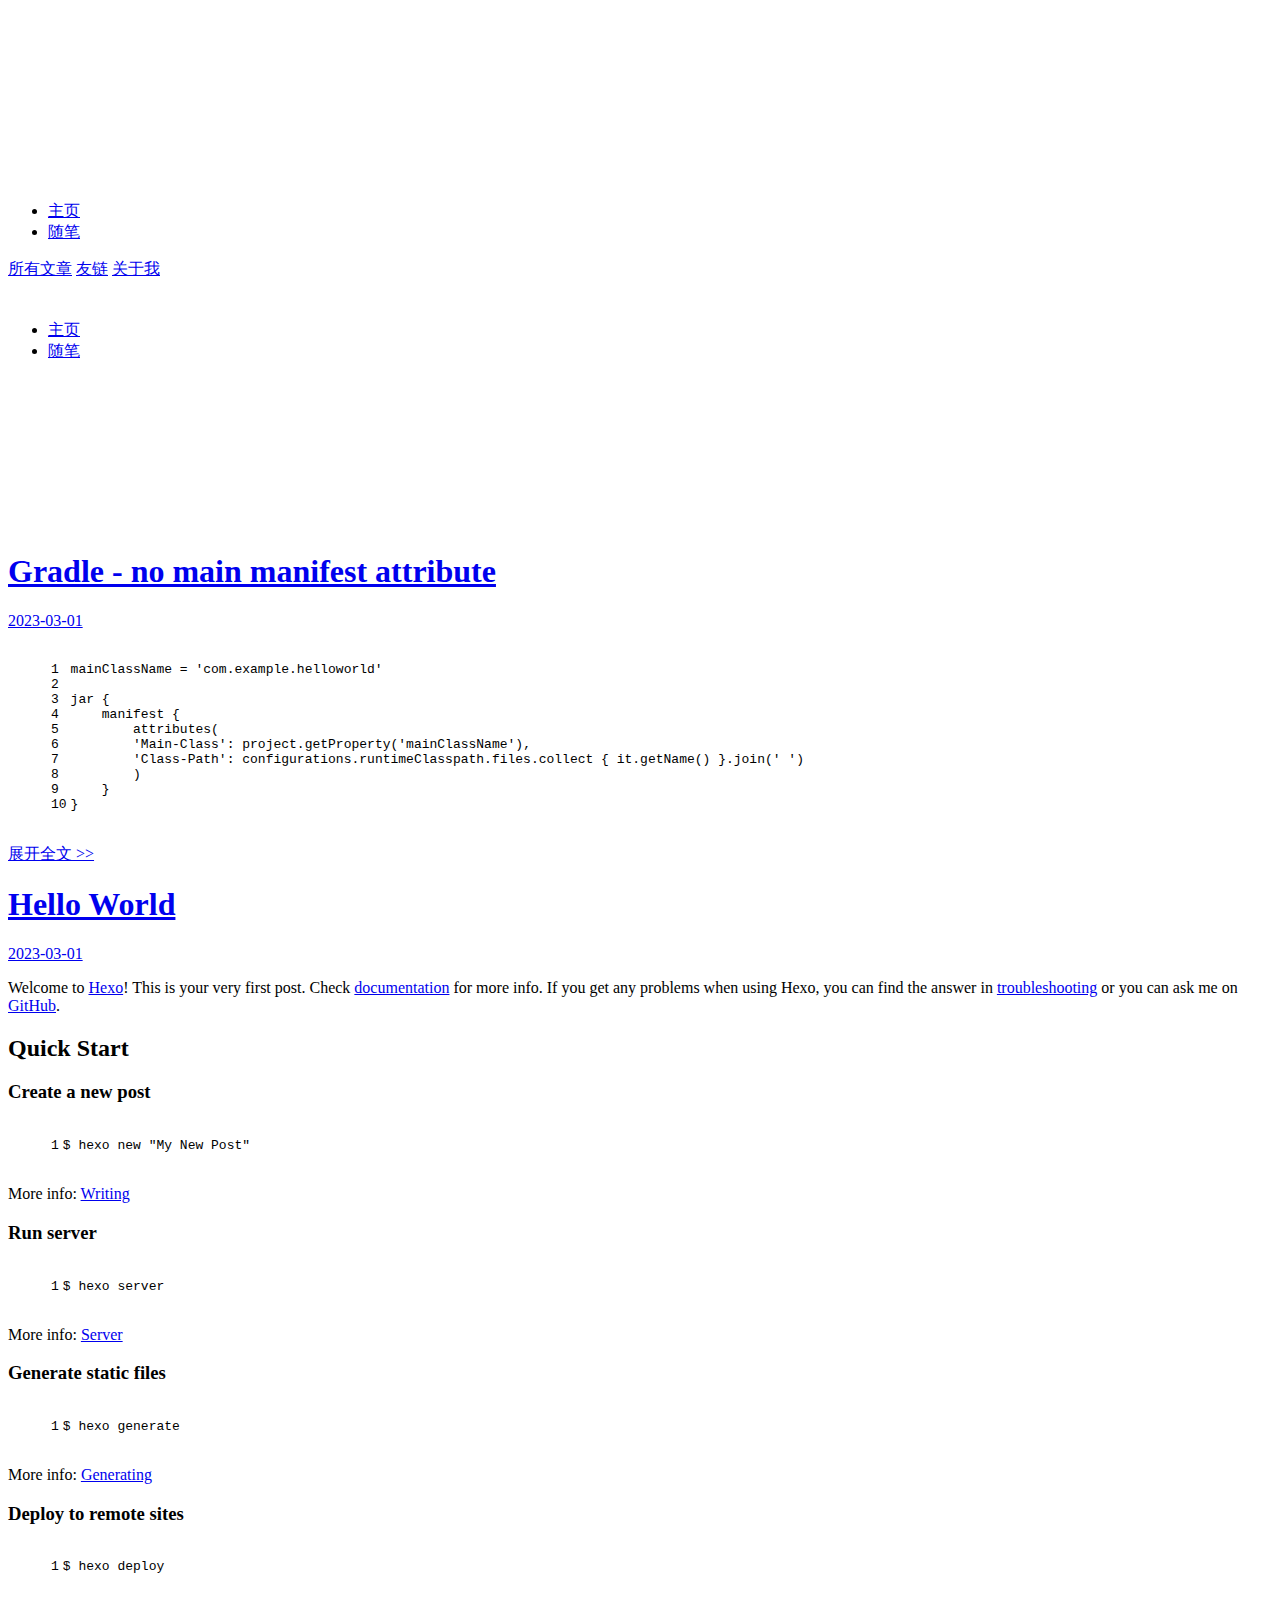
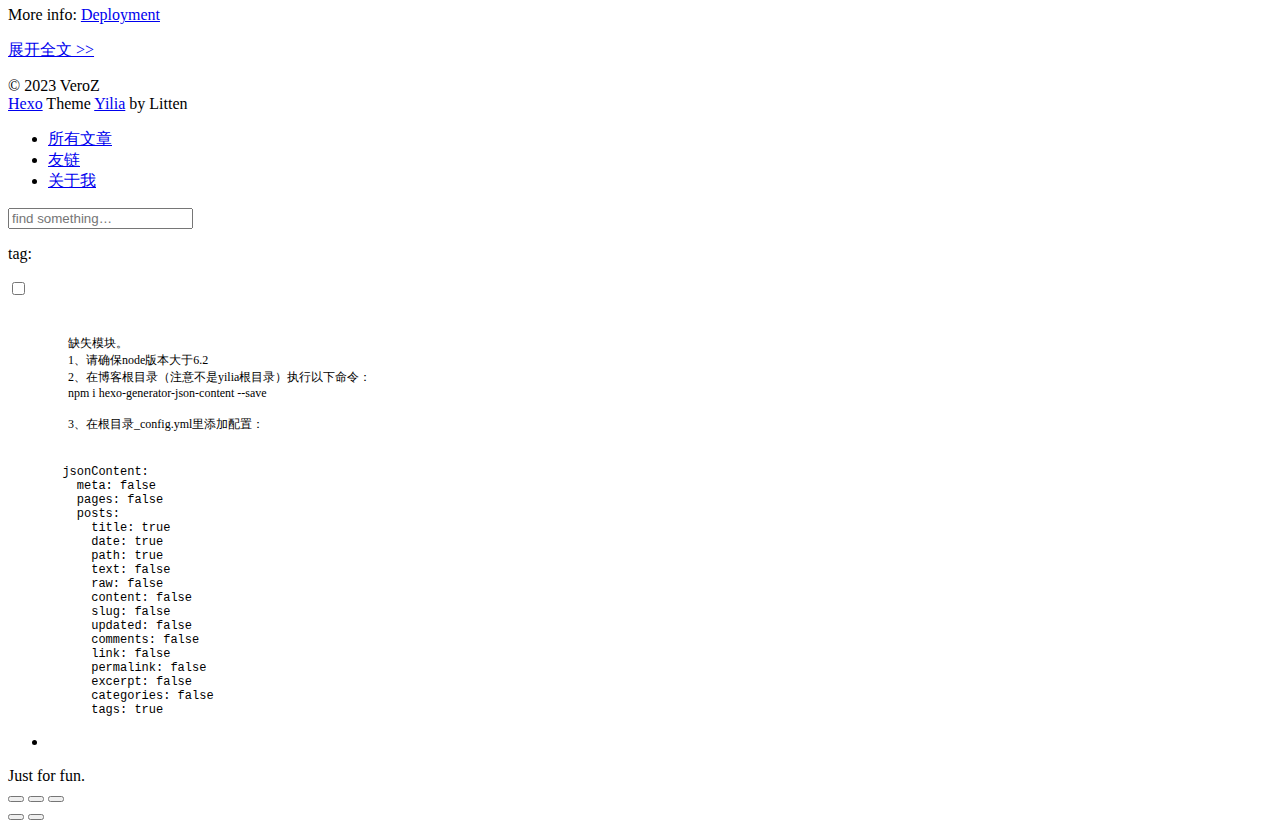
==== index.html @ 3b131db2 "Site updated: 2023-03-01 11:03:10" ====
<!DOCTYPE html>
<html>
<head>
  <meta charset="utf-8">
  
  <meta name="renderer" content="webkit">
  <meta http-equiv="X-UA-Compatible" content="IE=edge" >
  <link rel="dns-prefetch" href="https://veroz1.github.io">
  <title>VeroZ&#39;s Blog - 没啥</title>
  <meta name="viewport" content="width=device-width, initial-scale=1, maximum-scale=1">
  <meta property="og:type" content="website">
<meta property="og:title" content="VeroZ&#39;s Blog">
<meta property="og:url" content="https://veroz1.github.io/index.html">
<meta property="og:site_name" content="VeroZ&#39;s Blog">
<meta property="og:locale">
<meta property="article:author" content="VeroZ">
<meta property="article:tag" content="VeroZ,Blog">
<meta name="twitter:card" content="summary">
  
    <link rel="alternative" href="/atom.xml" title="VeroZ&#39;s Blog" type="application/atom+xml">
  
  
    <link rel="icon" href="/favicon.png">
  
  <link rel="stylesheet" type="text/css" href="/./main.0cf68a.css">
  <style type="text/css">
  
    #container.show {
      background: linear-gradient(200deg,#a0cfe4,#e8c37e);
    }
  </style>
  

  

<meta name="generator" content="Hexo 6.3.0"></head>

<body>
  <div id="container" q-class="show:isCtnShow">
    <canvas id="anm-canvas" class="anm-canvas"></canvas>
    <div class="left-col" q-class="show:isShow">
      
<div class="overlay" style="background: #4d4d4d"></div>
<div class="intrude-less">
	<header id="header" class="inner">
		<a href="/" class="profilepic">
			<img src="" class="js-avatar">
		</a>
		<hgroup>
		  <h1 class="header-author"><a href="/"></a></h1>
		</hgroup>
		

		<nav class="header-menu">
			<ul>
			
				<li><a href="/">主页</a></li>
	        
				<li><a href="/tags/%E9%9A%8F%E7%AC%94/">随笔</a></li>
	        
			</ul>
		</nav>
		<nav class="header-smart-menu">
    		
    			
    			<a q-on="click: openSlider(e, 'innerArchive')" href="javascript:void(0)">所有文章</a>
    			
            
    			
    			<a q-on="click: openSlider(e, 'friends')" href="javascript:void(0)">友链</a>
    			
            
    			
    			<a q-on="click: openSlider(e, 'aboutme')" href="javascript:void(0)">关于我</a>
    			
            
		</nav>
		<nav class="header-nav">
			<div class="social">
				
			</div>
		</nav>
	</header>		
</div>

    </div>
    <div class="mid-col" q-class="show:isShow,hide:isShow|isFalse">
      
<nav id="mobile-nav">
  	<div class="overlay js-overlay" style="background: #4d4d4d"></div>
	<div class="btnctn js-mobile-btnctn">
  		<div class="slider-trigger list" q-on="click: openSlider(e)"><i class="icon icon-sort"></i></div>
	</div>
	<div class="intrude-less">
		<header id="header" class="inner">
			<div class="profilepic">
				<img src="" class="js-avatar">
			</div>
			<hgroup>
			  <h1 class="header-author js-header-author"></h1>
			</hgroup>
			
			
			
				
			
				
			
			
			
			<nav class="header-nav">
				<div class="social">
					
				</div>
			</nav>

			<nav class="header-menu js-header-menu">
				<ul style="width: 50%">
				
				
					<li style="width: 50%"><a href="/">主页</a></li>
		        
					<li style="width: 50%"><a href="/tags/%E9%9A%8F%E7%AC%94/">随笔</a></li>
		        
				</ul>
			</nav>
		</header>				
	</div>
	<div class="mobile-mask" style="display:none" q-show="isShow"></div>
</nav>

      <div id="wrapper" class="body-wrap">
        <div class="menu-l">
          <div class="canvas-wrap">
            <canvas data-colors="#eaeaea" data-sectionHeight="100" data-contentId="js-content" id="myCanvas1" class="anm-canvas"></canvas>
          </div>
          <div id="js-content" class="content-ll">
            
  
    <article id="post-Gradle-no-main-manifest-attribute" class="article article-type-post  article-index" itemscope itemprop="blogPost">
  <div class="article-inner">
    
      <header class="article-header">
        
  
    <h1 itemprop="name">
      <a class="article-title" href="/2023/03/01/Gradle-no-main-manifest-attribute/">Gradle - no main manifest attribute</a>
    </h1>
  

        
        <a href="/2023/03/01/Gradle-no-main-manifest-attribute/" class="archive-article-date">
  	<time datetime="2023-03-01T02:39:30.000Z" itemprop="datePublished"><i class="icon-calendar icon"></i>2023-03-01</time>
</a>
        
      </header>
    
    <div class="article-entry" itemprop="articleBody">
      
        <figure class="highlight groovy"><table><tr><td class="gutter"><pre><span class="line">1</span><br><span class="line">2</span><br><span class="line">3</span><br><span class="line">4</span><br><span class="line">5</span><br><span class="line">6</span><br><span class="line">7</span><br><span class="line">8</span><br><span class="line">9</span><br><span class="line">10</span><br></pre></td><td class="code"><pre><span class="line">mainClassName = <span class="string">&#x27;com.example.helloworld&#x27;</span></span><br><span class="line"></span><br><span class="line">jar &#123;</span><br><span class="line">    manifest &#123;</span><br><span class="line">        attributes(</span><br><span class="line">        <span class="string">&#x27;Main-Class&#x27;</span>: project.getProperty(<span class="string">&#x27;mainClassName&#x27;</span>),</span><br><span class="line">        <span class="string">&#x27;Class-Path&#x27;</span>: configurations.runtimeClasspath.files.collect &#123; it.getName() &#125;.join(<span class="string">&#x27; &#x27;</span>)</span><br><span class="line">        )</span><br><span class="line">    &#125;</span><br><span class="line">&#125;</span><br></pre></td></tr></table></figure>
      

      
    </div>
    <div class="article-info article-info-index">
      
      
      

      
        <p class="article-more-link">
          <a class="article-more-a" href="/2023/03/01/Gradle-no-main-manifest-attribute/">展开全文 >></a>
        </p>
      

      
      <div class="clearfix"></div>
    </div>
  </div>
</article>

<aside class="wrap-side-operation">
    <div class="mod-side-operation">
        
        <div class="jump-container" id="js-jump-container" style="display:none;">
            <a href="javascript:void(0)" class="mod-side-operation__jump-to-top">
                <i class="icon-font icon-back"></i>
            </a>
            <div id="js-jump-plan-container" class="jump-plan-container" style="top: -11px;">
                <i class="icon-font icon-plane jump-plane"></i>
            </div>
        </div>
        
        
    </div>
</aside>




  
    <article id="post-hello-world" class="article article-type-post  article-index" itemscope itemprop="blogPost">
  <div class="article-inner">
    
      <header class="article-header">
        
  
    <h1 itemprop="name">
      <a class="article-title" href="/2023/03/01/hello-world/">Hello World</a>
    </h1>
  

        
        <a href="/2023/03/01/hello-world/" class="archive-article-date">
  	<time datetime="2023-03-01T02:21:22.347Z" itemprop="datePublished"><i class="icon-calendar icon"></i>2023-03-01</time>
</a>
        
      </header>
    
    <div class="article-entry" itemprop="articleBody">
      
        <p>Welcome to <a href="https://hexo.io/" target="_blank" rel="noopener">Hexo</a>! This is your very first post. Check <a href="https://hexo.io/docs/" target="_blank" rel="noopener">documentation</a> for more info. If you get any problems when using Hexo, you can find the answer in <a href="https://hexo.io/docs/troubleshooting.html" target="_blank" rel="noopener">troubleshooting</a> or you can ask me on <a href="https://github.com/hexojs/hexo/issues" target="_blank" rel="noopener">GitHub</a>.</p>
<h2 id="Quick-Start"><a href="#Quick-Start" class="headerlink" title="Quick Start"></a>Quick Start</h2><h3 id="Create-a-new-post"><a href="#Create-a-new-post" class="headerlink" title="Create a new post"></a>Create a new post</h3><figure class="highlight bash"><table><tr><td class="gutter"><pre><span class="line">1</span><br></pre></td><td class="code"><pre><span class="line">$ hexo new <span class="string">"My New Post"</span></span><br></pre></td></tr></table></figure>
<p>More info: <a href="https://hexo.io/docs/writing.html" target="_blank" rel="noopener">Writing</a></p>
<h3 id="Run-server"><a href="#Run-server" class="headerlink" title="Run server"></a>Run server</h3><figure class="highlight bash"><table><tr><td class="gutter"><pre><span class="line">1</span><br></pre></td><td class="code"><pre><span class="line">$ hexo server</span><br></pre></td></tr></table></figure>
<p>More info: <a href="https://hexo.io/docs/server.html" target="_blank" rel="noopener">Server</a></p>
<h3 id="Generate-static-files"><a href="#Generate-static-files" class="headerlink" title="Generate static files"></a>Generate static files</h3><figure class="highlight bash"><table><tr><td class="gutter"><pre><span class="line">1</span><br></pre></td><td class="code"><pre><span class="line">$ hexo generate</span><br></pre></td></tr></table></figure>
<p>More info: <a href="https://hexo.io/docs/generating.html" target="_blank" rel="noopener">Generating</a></p>
<h3 id="Deploy-to-remote-sites"><a href="#Deploy-to-remote-sites" class="headerlink" title="Deploy to remote sites"></a>Deploy to remote sites</h3><figure class="highlight bash"><table><tr><td class="gutter"><pre><span class="line">1</span><br></pre></td><td class="code"><pre><span class="line">$ hexo deploy</span><br></pre></td></tr></table></figure>
<p>More info: <a href="https://hexo.io/docs/deployment.html" target="_blank" rel="noopener">Deployment</a></p>

      

      
    </div>
    <div class="article-info article-info-index">
      
      
      

      
        <p class="article-more-link">
          <a class="article-more-a" href="/2023/03/01/hello-world/">展开全文 >></a>
        </p>
      

      
      <div class="clearfix"></div>
    </div>
  </div>
</article>

<aside class="wrap-side-operation">
    <div class="mod-side-operation">
        
        <div class="jump-container" id="js-jump-container" style="display:none;">
            <a href="javascript:void(0)" class="mod-side-operation__jump-to-top">
                <i class="icon-font icon-back"></i>
            </a>
            <div id="js-jump-plan-container" class="jump-plan-container" style="top: -11px;">
                <i class="icon-font icon-plane jump-plane"></i>
            </div>
        </div>
        
        
    </div>
</aside>




  
  


          </div>
        </div>
      </div>
      <footer id="footer">
  <div class="outer">
    <div id="footer-info">
    	<div class="footer-left">
    		&copy; 2023 VeroZ
    	</div>
      	<div class="footer-right">
      		<a href="http://hexo.io/" target="_blank">Hexo</a>  Theme <a href="https://github.com/litten/hexo-theme-yilia" target="_blank">Yilia</a> by Litten
      	</div>
    </div>
  </div>
</footer>
    </div>
    <script>
	var yiliaConfig = {
		mathjax: false,
		isHome: true,
		isPost: false,
		isArchive: false,
		isTag: false,
		isCategory: false,
		open_in_new: false,
		toc_hide_index: true,
		root: "/",
		innerArchive: true,
		showTags: false
	}
</script>

<script>!function(t){function n(e){if(r[e])return r[e].exports;var i=r[e]={exports:{},id:e,loaded:!1};return t[e].call(i.exports,i,i.exports,n),i.loaded=!0,i.exports}var r={};n.m=t,n.c=r,n.p="./",n(0)}([function(t,n,r){r(195),t.exports=r(191)},function(t,n,r){var e=r(3),i=r(52),o=r(27),u=r(28),c=r(53),f="prototype",a=function(t,n,r){var s,l,h,v,p=t&a.F,d=t&a.G,y=t&a.S,g=t&a.P,b=t&a.B,m=d?e:y?e[n]||(e[n]={}):(e[n]||{})[f],x=d?i:i[n]||(i[n]={}),w=x[f]||(x[f]={});d&&(r=n);for(s in r)l=!p&&m&&void 0!==m[s],h=(l?m:r)[s],v=b&&l?c(h,e):g&&"function"==typeof h?c(Function.call,h):h,m&&u(m,s,h,t&a.U),x[s]!=h&&o(x,s,v),g&&w[s]!=h&&(w[s]=h)};e.core=i,a.F=1,a.G=2,a.S=4,a.P=8,a.B=16,a.W=32,a.U=64,a.R=128,t.exports=a},function(t,n,r){var e=r(6);t.exports=function(t){if(!e(t))throw TypeError(t+" is not an object!");return t}},function(t,n){var r=t.exports="undefined"!=typeof window&&window.Math==Math?window:"undefined"!=typeof self&&self.Math==Math?self:Function("return this")();"number"==typeof __g&&(__g=r)},function(t,n){t.exports=function(t){try{return!!t()}catch(t){return!0}}},function(t,n){var r=t.exports="undefined"!=typeof window&&window.Math==Math?window:"undefined"!=typeof self&&self.Math==Math?self:Function("return this")();"number"==typeof __g&&(__g=r)},function(t,n){t.exports=function(t){return"object"==typeof t?null!==t:"function"==typeof t}},function(t,n,r){var e=r(126)("wks"),i=r(76),o=r(3).Symbol,u="function"==typeof o;(t.exports=function(t){return e[t]||(e[t]=u&&o[t]||(u?o:i)("Symbol."+t))}).store=e},function(t,n){var r={}.hasOwnProperty;t.exports=function(t,n){return r.call(t,n)}},function(t,n,r){var e=r(94),i=r(33);t.exports=function(t){return e(i(t))}},function(t,n,r){t.exports=!r(4)(function(){return 7!=Object.defineProperty({},"a",{get:function(){return 7}}).a})},function(t,n,r){var e=r(2),i=r(167),o=r(50),u=Object.defineProperty;n.f=r(10)?Object.defineProperty:function(t,n,r){if(e(t),n=o(n,!0),e(r),i)try{return u(t,n,r)}catch(t){}if("get"in r||"set"in r)throw TypeError("Accessors not supported!");return"value"in r&&(t[n]=r.value),t}},function(t,n,r){t.exports=!r(18)(function(){return 7!=Object.defineProperty({},"a",{get:function(){return 7}}).a})},function(t,n,r){var e=r(14),i=r(22);t.exports=r(12)?function(t,n,r){return e.f(t,n,i(1,r))}:function(t,n,r){return t[n]=r,t}},function(t,n,r){var e=r(20),i=r(58),o=r(42),u=Object.defineProperty;n.f=r(12)?Object.defineProperty:function(t,n,r){if(e(t),n=o(n,!0),e(r),i)try{return u(t,n,r)}catch(t){}if("get"in r||"set"in r)throw TypeError("Accessors not supported!");return"value"in r&&(t[n]=r.value),t}},function(t,n,r){var e=r(40)("wks"),i=r(23),o=r(5).Symbol,u="function"==typeof o;(t.exports=function(t){return e[t]||(e[t]=u&&o[t]||(u?o:i)("Symbol."+t))}).store=e},function(t,n,r){var e=r(67),i=Math.min;t.exports=function(t){return t>0?i(e(t),9007199254740991):0}},function(t,n,r){var e=r(46);t.exports=function(t){return Object(e(t))}},function(t,n){t.exports=function(t){try{return!!t()}catch(t){return!0}}},function(t,n,r){var e=r(63),i=r(34);t.exports=Object.keys||function(t){return e(t,i)}},function(t,n,r){var e=r(21);t.exports=function(t){if(!e(t))throw TypeError(t+" is not an object!");return t}},function(t,n){t.exports=function(t){return"object"==typeof t?null!==t:"function"==typeof t}},function(t,n){t.exports=function(t,n){return{enumerable:!(1&t),configurable:!(2&t),writable:!(4&t),value:n}}},function(t,n){var r=0,e=Math.random();t.exports=function(t){return"Symbol(".concat(void 0===t?"":t,")_",(++r+e).toString(36))}},function(t,n){var r={}.hasOwnProperty;t.exports=function(t,n){return r.call(t,n)}},function(t,n){var r=t.exports={version:"2.4.0"};"number"==typeof __e&&(__e=r)},function(t,n){t.exports=function(t){if("function"!=typeof t)throw TypeError(t+" is not a function!");return t}},function(t,n,r){var e=r(11),i=r(66);t.exports=r(10)?function(t,n,r){return e.f(t,n,i(1,r))}:function(t,n,r){return t[n]=r,t}},function(t,n,r){var e=r(3),i=r(27),o=r(24),u=r(76)("src"),c="toString",f=Function[c],a=(""+f).split(c);r(52).inspectSource=function(t){return f.call(t)},(t.exports=function(t,n,r,c){var f="function"==typeof r;f&&(o(r,"name")||i(r,"name",n)),t[n]!==r&&(f&&(o(r,u)||i(r,u,t[n]?""+t[n]:a.join(String(n)))),t===e?t[n]=r:c?t[n]?t[n]=r:i(t,n,r):(delete t[n],i(t,n,r)))})(Function.prototype,c,function(){return"function"==typeof this&&this[u]||f.call(this)})},function(t,n,r){var e=r(1),i=r(4),o=r(46),u=function(t,n,r,e){var i=String(o(t)),u="<"+n;return""!==r&&(u+=" "+r+'="'+String(e).replace(/"/g,"&quot;")+'"'),u+">"+i+"</"+n+">"};t.exports=function(t,n){var r={};r[t]=n(u),e(e.P+e.F*i(function(){var n=""[t]('"');return n!==n.toLowerCase()||n.split('"').length>3}),"String",r)}},function(t,n,r){var e=r(115),i=r(46);t.exports=function(t){return e(i(t))}},function(t,n,r){var e=r(116),i=r(66),o=r(30),u=r(50),c=r(24),f=r(167),a=Object.getOwnPropertyDescriptor;n.f=r(10)?a:function(t,n){if(t=o(t),n=u(n,!0),f)try{return a(t,n)}catch(t){}if(c(t,n))return i(!e.f.call(t,n),t[n])}},function(t,n,r){var e=r(24),i=r(17),o=r(145)("IE_PROTO"),u=Object.prototype;t.exports=Object.getPrototypeOf||function(t){return t=i(t),e(t,o)?t[o]:"function"==typeof t.constructor&&t instanceof t.constructor?t.constructor.prototype:t instanceof Object?u:null}},function(t,n){t.exports=function(t){if(void 0==t)throw TypeError("Can't call method on  "+t);return t}},function(t,n){t.exports="constructor,hasOwnProperty,isPrototypeOf,propertyIsEnumerable,toLocaleString,toString,valueOf".split(",")},function(t,n){t.exports={}},function(t,n){t.exports=!0},function(t,n){n.f={}.propertyIsEnumerable},function(t,n,r){var e=r(14).f,i=r(8),o=r(15)("toStringTag");t.exports=function(t,n,r){t&&!i(t=r?t:t.prototype,o)&&e(t,o,{configurable:!0,value:n})}},function(t,n,r){var e=r(40)("keys"),i=r(23);t.exports=function(t){return e[t]||(e[t]=i(t))}},function(t,n,r){var e=r(5),i="__core-js_shared__",o=e[i]||(e[i]={});t.exports=function(t){return o[t]||(o[t]={})}},function(t,n){var r=Math.ceil,e=Math.floor;t.exports=function(t){return isNaN(t=+t)?0:(t>0?e:r)(t)}},function(t,n,r){var e=r(21);t.exports=function(t,n){if(!e(t))return t;var r,i;if(n&&"function"==typeof(r=t.toString)&&!e(i=r.call(t)))return i;if("function"==typeof(r=t.valueOf)&&!e(i=r.call(t)))return i;if(!n&&"function"==typeof(r=t.toString)&&!e(i=r.call(t)))return i;throw TypeError("Can't convert object to primitive value")}},function(t,n,r){var e=r(5),i=r(25),o=r(36),u=r(44),c=r(14).f;t.exports=function(t){var n=i.Symbol||(i.Symbol=o?{}:e.Symbol||{});"_"==t.charAt(0)||t in n||c(n,t,{value:u.f(t)})}},function(t,n,r){n.f=r(15)},function(t,n){var r={}.toString;t.exports=function(t){return r.call(t).slice(8,-1)}},function(t,n){t.exports=function(t){if(void 0==t)throw TypeError("Can't call method on  "+t);return t}},function(t,n,r){var e=r(4);t.exports=function(t,n){return!!t&&e(function(){n?t.call(null,function(){},1):t.call(null)})}},function(t,n,r){var e=r(53),i=r(115),o=r(17),u=r(16),c=r(203);t.exports=function(t,n){var r=1==t,f=2==t,a=3==t,s=4==t,l=6==t,h=5==t||l,v=n||c;return function(n,c,p){for(var d,y,g=o(n),b=i(g),m=e(c,p,3),x=u(b.length),w=0,S=r?v(n,x):f?v(n,0):void 0;x>w;w++)if((h||w in b)&&(d=b[w],y=m(d,w,g),t))if(r)S[w]=y;else if(y)switch(t){case 3:return!0;case 5:return d;case 6:return w;case 2:S.push(d)}else if(s)return!1;return l?-1:a||s?s:S}}},function(t,n,r){var e=r(1),i=r(52),o=r(4);t.exports=function(t,n){var r=(i.Object||{})[t]||Object[t],u={};u[t]=n(r),e(e.S+e.F*o(function(){r(1)}),"Object",u)}},function(t,n,r){var e=r(6);t.exports=function(t,n){if(!e(t))return t;var r,i;if(n&&"function"==typeof(r=t.toString)&&!e(i=r.call(t)))return i;if("function"==typeof(r=t.valueOf)&&!e(i=r.call(t)))return i;if(!n&&"function"==typeof(r=t.toString)&&!e(i=r.call(t)))return i;throw TypeError("Can't convert object to primitive value")}},function(t,n,r){var e=r(5),i=r(25),o=r(91),u=r(13),c="prototype",f=function(t,n,r){var a,s,l,h=t&f.F,v=t&f.G,p=t&f.S,d=t&f.P,y=t&f.B,g=t&f.W,b=v?i:i[n]||(i[n]={}),m=b[c],x=v?e:p?e[n]:(e[n]||{})[c];v&&(r=n);for(a in r)(s=!h&&x&&void 0!==x[a])&&a in b||(l=s?x[a]:r[a],b[a]=v&&"function"!=typeof x[a]?r[a]:y&&s?o(l,e):g&&x[a]==l?function(t){var n=function(n,r,e){if(this instanceof t){switch(arguments.length){case 0:return new t;case 1:return new t(n);case 2:return new t(n,r)}return new t(n,r,e)}return t.apply(this,arguments)};return n[c]=t[c],n}(l):d&&"function"==typeof l?o(Function.call,l):l,d&&((b.virtual||(b.virtual={}))[a]=l,t&f.R&&m&&!m[a]&&u(m,a,l)))};f.F=1,f.G=2,f.S=4,f.P=8,f.B=16,f.W=32,f.U=64,f.R=128,t.exports=f},function(t,n){var r=t.exports={version:"2.4.0"};"number"==typeof __e&&(__e=r)},function(t,n,r){var e=r(26);t.exports=function(t,n,r){if(e(t),void 0===n)return t;switch(r){case 1:return function(r){return t.call(n,r)};case 2:return function(r,e){return t.call(n,r,e)};case 3:return function(r,e,i){return t.call(n,r,e,i)}}return function(){return t.apply(n,arguments)}}},function(t,n,r){var e=r(183),i=r(1),o=r(126)("metadata"),u=o.store||(o.store=new(r(186))),c=function(t,n,r){var i=u.get(t);if(!i){if(!r)return;u.set(t,i=new e)}var o=i.get(n);if(!o){if(!r)return;i.set(n,o=new e)}return o},f=function(t,n,r){var e=c(n,r,!1);return void 0!==e&&e.has(t)},a=function(t,n,r){var e=c(n,r,!1);return void 0===e?void 0:e.get(t)},s=function(t,n,r,e){c(r,e,!0).set(t,n)},l=function(t,n){var r=c(t,n,!1),e=[];return r&&r.forEach(function(t,n){e.push(n)}),e},h=function(t){return void 0===t||"symbol"==typeof t?t:String(t)},v=function(t){i(i.S,"Reflect",t)};t.exports={store:u,map:c,has:f,get:a,set:s,keys:l,key:h,exp:v}},function(t,n,r){"use strict";if(r(10)){var e=r(69),i=r(3),o=r(4),u=r(1),c=r(127),f=r(152),a=r(53),s=r(68),l=r(66),h=r(27),v=r(73),p=r(67),d=r(16),y=r(75),g=r(50),b=r(24),m=r(180),x=r(114),w=r(6),S=r(17),_=r(137),O=r(70),E=r(32),P=r(71).f,j=r(154),F=r(76),M=r(7),A=r(48),N=r(117),T=r(146),I=r(155),k=r(80),L=r(123),R=r(74),C=r(130),D=r(160),U=r(11),W=r(31),G=U.f,B=W.f,V=i.RangeError,z=i.TypeError,q=i.Uint8Array,K="ArrayBuffer",J="Shared"+K,Y="BYTES_PER_ELEMENT",H="prototype",$=Array[H],X=f.ArrayBuffer,Q=f.DataView,Z=A(0),tt=A(2),nt=A(3),rt=A(4),et=A(5),it=A(6),ot=N(!0),ut=N(!1),ct=I.values,ft=I.keys,at=I.entries,st=$.lastIndexOf,lt=$.reduce,ht=$.reduceRight,vt=$.join,pt=$.sort,dt=$.slice,yt=$.toString,gt=$.toLocaleString,bt=M("iterator"),mt=M("toStringTag"),xt=F("typed_constructor"),wt=F("def_constructor"),St=c.CONSTR,_t=c.TYPED,Ot=c.VIEW,Et="Wrong length!",Pt=A(1,function(t,n){return Tt(T(t,t[wt]),n)}),jt=o(function(){return 1===new q(new Uint16Array([1]).buffer)[0]}),Ft=!!q&&!!q[H].set&&o(function(){new q(1).set({})}),Mt=function(t,n){if(void 0===t)throw z(Et);var r=+t,e=d(t);if(n&&!m(r,e))throw V(Et);return e},At=function(t,n){var r=p(t);if(r<0||r%n)throw V("Wrong offset!");return r},Nt=function(t){if(w(t)&&_t in t)return t;throw z(t+" is not a typed array!")},Tt=function(t,n){if(!(w(t)&&xt in t))throw z("It is not a typed array constructor!");return new t(n)},It=function(t,n){return kt(T(t,t[wt]),n)},kt=function(t,n){for(var r=0,e=n.length,i=Tt(t,e);e>r;)i[r]=n[r++];return i},Lt=function(t,n,r){G(t,n,{get:function(){return this._d[r]}})},Rt=function(t){var n,r,e,i,o,u,c=S(t),f=arguments.length,s=f>1?arguments[1]:void 0,l=void 0!==s,h=j(c);if(void 0!=h&&!_(h)){for(u=h.call(c),e=[],n=0;!(o=u.next()).done;n++)e.push(o.value);c=e}for(l&&f>2&&(s=a(s,arguments[2],2)),n=0,r=d(c.length),i=Tt(this,r);r>n;n++)i[n]=l?s(c[n],n):c[n];return i},Ct=function(){for(var t=0,n=arguments.length,r=Tt(this,n);n>t;)r[t]=arguments[t++];return r},Dt=!!q&&o(function(){gt.call(new q(1))}),Ut=function(){return gt.apply(Dt?dt.call(Nt(this)):Nt(this),arguments)},Wt={copyWithin:function(t,n){return D.call(Nt(this),t,n,arguments.length>2?arguments[2]:void 0)},every:function(t){return rt(Nt(this),t,arguments.length>1?arguments[1]:void 0)},fill:function(t){return C.apply(Nt(this),arguments)},filter:function(t){return It(this,tt(Nt(this),t,arguments.length>1?arguments[1]:void 0))},find:function(t){return et(Nt(this),t,arguments.length>1?arguments[1]:void 0)},findIndex:function(t){return it(Nt(this),t,arguments.length>1?arguments[1]:void 0)},forEach:function(t){Z(Nt(this),t,arguments.length>1?arguments[1]:void 0)},indexOf:function(t){return ut(Nt(this),t,arguments.length>1?arguments[1]:void 0)},includes:function(t){return ot(Nt(this),t,arguments.length>1?arguments[1]:void 0)},join:function(t){return vt.apply(Nt(this),arguments)},lastIndexOf:function(t){return st.apply(Nt(this),arguments)},map:function(t){return Pt(Nt(this),t,arguments.length>1?arguments[1]:void 0)},reduce:function(t){return lt.apply(Nt(this),arguments)},reduceRight:function(t){return ht.apply(Nt(this),arguments)},reverse:function(){for(var t,n=this,r=Nt(n).length,e=Math.floor(r/2),i=0;i<e;)t=n[i],n[i++]=n[--r],n[r]=t;return n},some:function(t){return nt(Nt(this),t,arguments.length>1?arguments[1]:void 0)},sort:function(t){return pt.call(Nt(this),t)},subarray:function(t,n){var r=Nt(this),e=r.length,i=y(t,e);return new(T(r,r[wt]))(r.buffer,r.byteOffset+i*r.BYTES_PER_ELEMENT,d((void 0===n?e:y(n,e))-i))}},Gt=function(t,n){return It(this,dt.call(Nt(this),t,n))},Bt=function(t){Nt(this);var n=At(arguments[1],1),r=this.length,e=S(t),i=d(e.length),o=0;if(i+n>r)throw V(Et);for(;o<i;)this[n+o]=e[o++]},Vt={entries:function(){return at.call(Nt(this))},keys:function(){return ft.call(Nt(this))},values:function(){return ct.call(Nt(this))}},zt=function(t,n){return w(t)&&t[_t]&&"symbol"!=typeof n&&n in t&&String(+n)==String(n)},qt=function(t,n){return zt(t,n=g(n,!0))?l(2,t[n]):B(t,n)},Kt=function(t,n,r){return!(zt(t,n=g(n,!0))&&w(r)&&b(r,"value"))||b(r,"get")||b(r,"set")||r.configurable||b(r,"writable")&&!r.writable||b(r,"enumerable")&&!r.enumerable?G(t,n,r):(t[n]=r.value,t)};St||(W.f=qt,U.f=Kt),u(u.S+u.F*!St,"Object",{getOwnPropertyDescriptor:qt,defineProperty:Kt}),o(function(){yt.call({})})&&(yt=gt=function(){return vt.call(this)});var Jt=v({},Wt);v(Jt,Vt),h(Jt,bt,Vt.values),v(Jt,{slice:Gt,set:Bt,constructor:function(){},toString:yt,toLocaleString:Ut}),Lt(Jt,"buffer","b"),Lt(Jt,"byteOffset","o"),Lt(Jt,"byteLength","l"),Lt(Jt,"length","e"),G(Jt,mt,{get:function(){return this[_t]}}),t.exports=function(t,n,r,f){f=!!f;var a=t+(f?"Clamped":"")+"Array",l="Uint8Array"!=a,v="get"+t,p="set"+t,y=i[a],g=y||{},b=y&&E(y),m=!y||!c.ABV,S={},_=y&&y[H],j=function(t,r){var e=t._d;return e.v[v](r*n+e.o,jt)},F=function(t,r,e){var i=t._d;f&&(e=(e=Math.round(e))<0?0:e>255?255:255&e),i.v[p](r*n+i.o,e,jt)},M=function(t,n){G(t,n,{get:function(){return j(this,n)},set:function(t){return F(this,n,t)},enumerable:!0})};m?(y=r(function(t,r,e,i){s(t,y,a,"_d");var o,u,c,f,l=0,v=0;if(w(r)){if(!(r instanceof X||(f=x(r))==K||f==J))return _t in r?kt(y,r):Rt.call(y,r);o=r,v=At(e,n);var p=r.byteLength;if(void 0===i){if(p%n)throw V(Et);if((u=p-v)<0)throw V(Et)}else if((u=d(i)*n)+v>p)throw V(Et);c=u/n}else c=Mt(r,!0),u=c*n,o=new X(u);for(h(t,"_d",{b:o,o:v,l:u,e:c,v:new Q(o)});l<c;)M(t,l++)}),_=y[H]=O(Jt),h(_,"constructor",y)):L(function(t){new y(null),new y(t)},!0)||(y=r(function(t,r,e,i){s(t,y,a);var o;return w(r)?r instanceof X||(o=x(r))==K||o==J?void 0!==i?new g(r,At(e,n),i):void 0!==e?new g(r,At(e,n)):new g(r):_t in r?kt(y,r):Rt.call(y,r):new g(Mt(r,l))}),Z(b!==Function.prototype?P(g).concat(P(b)):P(g),function(t){t in y||h(y,t,g[t])}),y[H]=_,e||(_.constructor=y));var A=_[bt],N=!!A&&("values"==A.name||void 0==A.name),T=Vt.values;h(y,xt,!0),h(_,_t,a),h(_,Ot,!0),h(_,wt,y),(f?new y(1)[mt]==a:mt in _)||G(_,mt,{get:function(){return a}}),S[a]=y,u(u.G+u.W+u.F*(y!=g),S),u(u.S,a,{BYTES_PER_ELEMENT:n,from:Rt,of:Ct}),Y in _||h(_,Y,n),u(u.P,a,Wt),R(a),u(u.P+u.F*Ft,a,{set:Bt}),u(u.P+u.F*!N,a,Vt),u(u.P+u.F*(_.toString!=yt),a,{toString:yt}),u(u.P+u.F*o(function(){new y(1).slice()}),a,{slice:Gt}),u(u.P+u.F*(o(function(){return[1,2].toLocaleString()!=new y([1,2]).toLocaleString()})||!o(function(){_.toLocaleString.call([1,2])})),a,{toLocaleString:Ut}),k[a]=N?A:T,e||N||h(_,bt,T)}}else t.exports=function(){}},function(t,n){var r={}.toString;t.exports=function(t){return r.call(t).slice(8,-1)}},function(t,n,r){var e=r(21),i=r(5).document,o=e(i)&&e(i.createElement);t.exports=function(t){return o?i.createElement(t):{}}},function(t,n,r){t.exports=!r(12)&&!r(18)(function(){return 7!=Object.defineProperty(r(57)("div"),"a",{get:function(){return 7}}).a})},function(t,n,r){"use strict";var e=r(36),i=r(51),o=r(64),u=r(13),c=r(8),f=r(35),a=r(96),s=r(38),l=r(103),h=r(15)("iterator"),v=!([].keys&&"next"in[].keys()),p="keys",d="values",y=function(){return this};t.exports=function(t,n,r,g,b,m,x){a(r,n,g);var w,S,_,O=function(t){if(!v&&t in F)return F[t];switch(t){case p:case d:return function(){return new r(this,t)}}return function(){return new r(this,t)}},E=n+" Iterator",P=b==d,j=!1,F=t.prototype,M=F[h]||F["@@iterator"]||b&&F[b],A=M||O(b),N=b?P?O("entries"):A:void 0,T="Array"==n?F.entries||M:M;if(T&&(_=l(T.call(new t)))!==Object.prototype&&(s(_,E,!0),e||c(_,h)||u(_,h,y)),P&&M&&M.name!==d&&(j=!0,A=function(){return M.call(this)}),e&&!x||!v&&!j&&F[h]||u(F,h,A),f[n]=A,f[E]=y,b)if(w={values:P?A:O(d),keys:m?A:O(p),entries:N},x)for(S in w)S in F||o(F,S,w[S]);else i(i.P+i.F*(v||j),n,w);return w}},function(t,n,r){var e=r(20),i=r(100),o=r(34),u=r(39)("IE_PROTO"),c=function(){},f="prototype",a=function(){var t,n=r(57)("iframe"),e=o.length;for(n.style.display="none",r(93).appendChild(n),n.src="javascript:",t=n.contentWindow.document,t.open(),t.write("<script>document.F=Object<\/script>"),t.close(),a=t.F;e--;)delete a[f][o[e]];return a()};t.exports=Object.create||function(t,n){var r;return null!==t?(c[f]=e(t),r=new c,c[f]=null,r[u]=t):r=a(),void 0===n?r:i(r,n)}},function(t,n,r){var e=r(63),i=r(34).concat("length","prototype");n.f=Object.getOwnPropertyNames||function(t){return e(t,i)}},function(t,n){n.f=Object.getOwnPropertySymbols},function(t,n,r){var e=r(8),i=r(9),o=r(90)(!1),u=r(39)("IE_PROTO");t.exports=function(t,n){var r,c=i(t),f=0,a=[];for(r in c)r!=u&&e(c,r)&&a.push(r);for(;n.length>f;)e(c,r=n[f++])&&(~o(a,r)||a.push(r));return a}},function(t,n,r){t.exports=r(13)},function(t,n,r){var e=r(76)("meta"),i=r(6),o=r(24),u=r(11).f,c=0,f=Object.isExtensible||function(){return!0},a=!r(4)(function(){return f(Object.preventExtensions({}))}),s=function(t){u(t,e,{value:{i:"O"+ ++c,w:{}}})},l=function(t,n){if(!i(t))return"symbol"==typeof t?t:("string"==typeof t?"S":"P")+t;if(!o(t,e)){if(!f(t))return"F";if(!n)return"E";s(t)}return t[e].i},h=function(t,n){if(!o(t,e)){if(!f(t))return!0;if(!n)return!1;s(t)}return t[e].w},v=function(t){return a&&p.NEED&&f(t)&&!o(t,e)&&s(t),t},p=t.exports={KEY:e,NEED:!1,fastKey:l,getWeak:h,onFreeze:v}},function(t,n){t.exports=function(t,n){return{enumerable:!(1&t),configurable:!(2&t),writable:!(4&t),value:n}}},function(t,n){var r=Math.ceil,e=Math.floor;t.exports=function(t){return isNaN(t=+t)?0:(t>0?e:r)(t)}},function(t,n){t.exports=function(t,n,r,e){if(!(t instanceof n)||void 0!==e&&e in t)throw TypeError(r+": incorrect invocation!");return t}},function(t,n){t.exports=!1},function(t,n,r){var e=r(2),i=r(173),o=r(133),u=r(145)("IE_PROTO"),c=function(){},f="prototype",a=function(){var t,n=r(132)("iframe"),e=o.length;for(n.style.display="none",r(135).appendChild(n),n.src="javascript:",t=n.contentWindow.document,t.open(),t.write("<script>document.F=Object<\/script>"),t.close(),a=t.F;e--;)delete a[f][o[e]];return a()};t.exports=Object.create||function(t,n){var r;return null!==t?(c[f]=e(t),r=new c,c[f]=null,r[u]=t):r=a(),void 0===n?r:i(r,n)}},function(t,n,r){var e=r(175),i=r(133).concat("length","prototype");n.f=Object.getOwnPropertyNames||function(t){return e(t,i)}},function(t,n,r){var e=r(175),i=r(133);t.exports=Object.keys||function(t){return e(t,i)}},function(t,n,r){var e=r(28);t.exports=function(t,n,r){for(var i in n)e(t,i,n[i],r);return t}},function(t,n,r){"use strict";var e=r(3),i=r(11),o=r(10),u=r(7)("species");t.exports=function(t){var n=e[t];o&&n&&!n[u]&&i.f(n,u,{configurable:!0,get:function(){return this}})}},function(t,n,r){var e=r(67),i=Math.max,o=Math.min;t.exports=function(t,n){return t=e(t),t<0?i(t+n,0):o(t,n)}},function(t,n){var r=0,e=Math.random();t.exports=function(t){return"Symbol(".concat(void 0===t?"":t,")_",(++r+e).toString(36))}},function(t,n,r){var e=r(33);t.exports=function(t){return Object(e(t))}},function(t,n,r){var e=r(7)("unscopables"),i=Array.prototype;void 0==i[e]&&r(27)(i,e,{}),t.exports=function(t){i[e][t]=!0}},function(t,n,r){var e=r(53),i=r(169),o=r(137),u=r(2),c=r(16),f=r(154),a={},s={},n=t.exports=function(t,n,r,l,h){var v,p,d,y,g=h?function(){return t}:f(t),b=e(r,l,n?2:1),m=0;if("function"!=typeof g)throw TypeError(t+" is not iterable!");if(o(g)){for(v=c(t.length);v>m;m++)if((y=n?b(u(p=t[m])[0],p[1]):b(t[m]))===a||y===s)return y}else for(d=g.call(t);!(p=d.next()).done;)if((y=i(d,b,p.value,n))===a||y===s)return y};n.BREAK=a,n.RETURN=s},function(t,n){t.exports={}},function(t,n,r){var e=r(11).f,i=r(24),o=r(7)("toStringTag");t.exports=function(t,n,r){t&&!i(t=r?t:t.prototype,o)&&e(t,o,{configurable:!0,value:n})}},function(t,n,r){var e=r(1),i=r(46),o=r(4),u=r(150),c="["+u+"]",f="​",a=RegExp("^"+c+c+"*"),s=RegExp(c+c+"*$"),l=function(t,n,r){var i={},c=o(function(){return!!u[t]()||f[t]()!=f}),a=i[t]=c?n(h):u[t];r&&(i[r]=a),e(e.P+e.F*c,"String",i)},h=l.trim=function(t,n){return t=String(i(t)),1&n&&(t=t.replace(a,"")),2&n&&(t=t.replace(s,"")),t};t.exports=l},function(t,n,r){t.exports={default:r(86),__esModule:!0}},function(t,n,r){t.exports={default:r(87),__esModule:!0}},function(t,n,r){"use strict";function e(t){return t&&t.__esModule?t:{default:t}}n.__esModule=!0;var i=r(84),o=e(i),u=r(83),c=e(u),f="function"==typeof c.default&&"symbol"==typeof o.default?function(t){return typeof t}:function(t){return t&&"function"==typeof c.default&&t.constructor===c.default&&t!==c.default.prototype?"symbol":typeof t};n.default="function"==typeof c.default&&"symbol"===f(o.default)?function(t){return void 0===t?"undefined":f(t)}:function(t){return t&&"function"==typeof c.default&&t.constructor===c.default&&t!==c.default.prototype?"symbol":void 0===t?"undefined":f(t)}},function(t,n,r){r(110),r(108),r(111),r(112),t.exports=r(25).Symbol},function(t,n,r){r(109),r(113),t.exports=r(44).f("iterator")},function(t,n){t.exports=function(t){if("function"!=typeof t)throw TypeError(t+" is not a function!");return t}},function(t,n){t.exports=function(){}},function(t,n,r){var e=r(9),i=r(106),o=r(105);t.exports=function(t){return function(n,r,u){var c,f=e(n),a=i(f.length),s=o(u,a);if(t&&r!=r){for(;a>s;)if((c=f[s++])!=c)return!0}else for(;a>s;s++)if((t||s in f)&&f[s]===r)return t||s||0;return!t&&-1}}},function(t,n,r){var e=r(88);t.exports=function(t,n,r){if(e(t),void 0===n)return t;switch(r){case 1:return function(r){return t.call(n,r)};case 2:return function(r,e){return t.call(n,r,e)};case 3:return function(r,e,i){return t.call(n,r,e,i)}}return function(){return t.apply(n,arguments)}}},function(t,n,r){var e=r(19),i=r(62),o=r(37);t.exports=function(t){var n=e(t),r=i.f;if(r)for(var u,c=r(t),f=o.f,a=0;c.length>a;)f.call(t,u=c[a++])&&n.push(u);return n}},function(t,n,r){t.exports=r(5).document&&document.documentElement},function(t,n,r){var e=r(56);t.exports=Object("z").propertyIsEnumerable(0)?Object:function(t){return"String"==e(t)?t.split(""):Object(t)}},function(t,n,r){var e=r(56);t.exports=Array.isArray||function(t){return"Array"==e(t)}},function(t,n,r){"use strict";var e=r(60),i=r(22),o=r(38),u={};r(13)(u,r(15)("iterator"),function(){return this}),t.exports=function(t,n,r){t.prototype=e(u,{next:i(1,r)}),o(t,n+" Iterator")}},function(t,n){t.exports=function(t,n){return{value:n,done:!!t}}},function(t,n,r){var e=r(19),i=r(9);t.exports=function(t,n){for(var r,o=i(t),u=e(o),c=u.length,f=0;c>f;)if(o[r=u[f++]]===n)return r}},function(t,n,r){var e=r(23)("meta"),i=r(21),o=r(8),u=r(14).f,c=0,f=Object.isExtensible||function(){return!0},a=!r(18)(function(){return f(Object.preventExtensions({}))}),s=function(t){u(t,e,{value:{i:"O"+ ++c,w:{}}})},l=function(t,n){if(!i(t))return"symbol"==typeof t?t:("string"==typeof t?"S":"P")+t;if(!o(t,e)){if(!f(t))return"F";if(!n)return"E";s(t)}return t[e].i},h=function(t,n){if(!o(t,e)){if(!f(t))return!0;if(!n)return!1;s(t)}return t[e].w},v=function(t){return a&&p.NEED&&f(t)&&!o(t,e)&&s(t),t},p=t.exports={KEY:e,NEED:!1,fastKey:l,getWeak:h,onFreeze:v}},function(t,n,r){var e=r(14),i=r(20),o=r(19);t.exports=r(12)?Object.defineProperties:function(t,n){i(t);for(var r,u=o(n),c=u.length,f=0;c>f;)e.f(t,r=u[f++],n[r]);return t}},function(t,n,r){var e=r(37),i=r(22),o=r(9),u=r(42),c=r(8),f=r(58),a=Object.getOwnPropertyDescriptor;n.f=r(12)?a:function(t,n){if(t=o(t),n=u(n,!0),f)try{return a(t,n)}catch(t){}if(c(t,n))return i(!e.f.call(t,n),t[n])}},function(t,n,r){var e=r(9),i=r(61).f,o={}.toString,u="object"==typeof window&&window&&Object.getOwnPropertyNames?Object.getOwnPropertyNames(window):[],c=function(t){try{return i(t)}catch(t){return u.slice()}};t.exports.f=function(t){return u&&"[object Window]"==o.call(t)?c(t):i(e(t))}},function(t,n,r){var e=r(8),i=r(77),o=r(39)("IE_PROTO"),u=Object.prototype;t.exports=Object.getPrototypeOf||function(t){return t=i(t),e(t,o)?t[o]:"function"==typeof t.constructor&&t instanceof t.constructor?t.constructor.prototype:t instanceof Object?u:null}},function(t,n,r){var e=r(41),i=r(33);t.exports=function(t){return function(n,r){var o,u,c=String(i(n)),f=e(r),a=c.length;return f<0||f>=a?t?"":void 0:(o=c.charCodeAt(f),o<55296||o>56319||f+1===a||(u=c.charCodeAt(f+1))<56320||u>57343?t?c.charAt(f):o:t?c.slice(f,f+2):u-56320+(o-55296<<10)+65536)}}},function(t,n,r){var e=r(41),i=Math.max,o=Math.min;t.exports=function(t,n){return t=e(t),t<0?i(t+n,0):o(t,n)}},function(t,n,r){var e=r(41),i=Math.min;t.exports=function(t){return t>0?i(e(t),9007199254740991):0}},function(t,n,r){"use strict";var e=r(89),i=r(97),o=r(35),u=r(9);t.exports=r(59)(Array,"Array",function(t,n){this._t=u(t),this._i=0,this._k=n},function(){var t=this._t,n=this._k,r=this._i++;return!t||r>=t.length?(this._t=void 0,i(1)):"keys"==n?i(0,r):"values"==n?i(0,t[r]):i(0,[r,t[r]])},"values"),o.Arguments=o.Array,e("keys"),e("values"),e("entries")},function(t,n){},function(t,n,r){"use strict";var e=r(104)(!0);r(59)(String,"String",function(t){this._t=String(t),this._i=0},function(){var t,n=this._t,r=this._i;return r>=n.length?{value:void 0,done:!0}:(t=e(n,r),this._i+=t.length,{value:t,done:!1})})},function(t,n,r){"use strict";var e=r(5),i=r(8),o=r(12),u=r(51),c=r(64),f=r(99).KEY,a=r(18),s=r(40),l=r(38),h=r(23),v=r(15),p=r(44),d=r(43),y=r(98),g=r(92),b=r(95),m=r(20),x=r(9),w=r(42),S=r(22),_=r(60),O=r(102),E=r(101),P=r(14),j=r(19),F=E.f,M=P.f,A=O.f,N=e.Symbol,T=e.JSON,I=T&&T.stringify,k="prototype",L=v("_hidden"),R=v("toPrimitive"),C={}.propertyIsEnumerable,D=s("symbol-registry"),U=s("symbols"),W=s("op-symbols"),G=Object[k],B="function"==typeof N,V=e.QObject,z=!V||!V[k]||!V[k].findChild,q=o&&a(function(){return 7!=_(M({},"a",{get:function(){return M(this,"a",{value:7}).a}})).a})?function(t,n,r){var e=F(G,n);e&&delete G[n],M(t,n,r),e&&t!==G&&M(G,n,e)}:M,K=function(t){var n=U[t]=_(N[k]);return n._k=t,n},J=B&&"symbol"==typeof N.iterator?function(t){return"symbol"==typeof t}:function(t){return t instanceof N},Y=function(t,n,r){return t===G&&Y(W,n,r),m(t),n=w(n,!0),m(r),i(U,n)?(r.enumerable?(i(t,L)&&t[L][n]&&(t[L][n]=!1),r=_(r,{enumerable:S(0,!1)})):(i(t,L)||M(t,L,S(1,{})),t[L][n]=!0),q(t,n,r)):M(t,n,r)},H=function(t,n){m(t);for(var r,e=g(n=x(n)),i=0,o=e.length;o>i;)Y(t,r=e[i++],n[r]);return t},$=function(t,n){return void 0===n?_(t):H(_(t),n)},X=function(t){var n=C.call(this,t=w(t,!0));return!(this===G&&i(U,t)&&!i(W,t))&&(!(n||!i(this,t)||!i(U,t)||i(this,L)&&this[L][t])||n)},Q=function(t,n){if(t=x(t),n=w(n,!0),t!==G||!i(U,n)||i(W,n)){var r=F(t,n);return!r||!i(U,n)||i(t,L)&&t[L][n]||(r.enumerable=!0),r}},Z=function(t){for(var n,r=A(x(t)),e=[],o=0;r.length>o;)i(U,n=r[o++])||n==L||n==f||e.push(n);return e},tt=function(t){for(var n,r=t===G,e=A(r?W:x(t)),o=[],u=0;e.length>u;)!i(U,n=e[u++])||r&&!i(G,n)||o.push(U[n]);return o};B||(N=function(){if(this instanceof N)throw TypeError("Symbol is not a constructor!");var t=h(arguments.length>0?arguments[0]:void 0),n=function(r){this===G&&n.call(W,r),i(this,L)&&i(this[L],t)&&(this[L][t]=!1),q(this,t,S(1,r))};return o&&z&&q(G,t,{configurable:!0,set:n}),K(t)},c(N[k],"toString",function(){return this._k}),E.f=Q,P.f=Y,r(61).f=O.f=Z,r(37).f=X,r(62).f=tt,o&&!r(36)&&c(G,"propertyIsEnumerable",X,!0),p.f=function(t){return K(v(t))}),u(u.G+u.W+u.F*!B,{Symbol:N});for(var nt="hasInstance,isConcatSpreadable,iterator,match,replace,search,species,split,toPrimitive,toStringTag,unscopables".split(","),rt=0;nt.length>rt;)v(nt[rt++]);for(var nt=j(v.store),rt=0;nt.length>rt;)d(nt[rt++]);u(u.S+u.F*!B,"Symbol",{for:function(t){return i(D,t+="")?D[t]:D[t]=N(t)},keyFor:function(t){if(J(t))return y(D,t);throw TypeError(t+" is not a symbol!")},useSetter:function(){z=!0},useSimple:function(){z=!1}}),u(u.S+u.F*!B,"Object",{create:$,defineProperty:Y,defineProperties:H,getOwnPropertyDescriptor:Q,getOwnPropertyNames:Z,getOwnPropertySymbols:tt}),T&&u(u.S+u.F*(!B||a(function(){var t=N();return"[null]"!=I([t])||"{}"!=I({a:t})||"{}"!=I(Object(t))})),"JSON",{stringify:function(t){if(void 0!==t&&!J(t)){for(var n,r,e=[t],i=1;arguments.length>i;)e.push(arguments[i++]);return n=e[1],"function"==typeof n&&(r=n),!r&&b(n)||(n=function(t,n){if(r&&(n=r.call(this,t,n)),!J(n))return n}),e[1]=n,I.apply(T,e)}}}),N[k][R]||r(13)(N[k],R,N[k].valueOf),l(N,"Symbol"),l(Math,"Math",!0),l(e.JSON,"JSON",!0)},function(t,n,r){r(43)("asyncIterator")},function(t,n,r){r(43)("observable")},function(t,n,r){r(107);for(var e=r(5),i=r(13),o=r(35),u=r(15)("toStringTag"),c=["NodeList","DOMTokenList","MediaList","StyleSheetList","CSSRuleList"],f=0;f<5;f++){var a=c[f],s=e[a],l=s&&s.prototype;l&&!l[u]&&i(l,u,a),o[a]=o.Array}},function(t,n,r){var e=r(45),i=r(7)("toStringTag"),o="Arguments"==e(function(){return arguments}()),u=function(t,n){try{return t[n]}catch(t){}};t.exports=function(t){var n,r,c;return void 0===t?"Undefined":null===t?"Null":"string"==typeof(r=u(n=Object(t),i))?r:o?e(n):"Object"==(c=e(n))&&"function"==typeof n.callee?"Arguments":c}},function(t,n,r){var e=r(45);t.exports=Object("z").propertyIsEnumerable(0)?Object:function(t){return"String"==e(t)?t.split(""):Object(t)}},function(t,n){n.f={}.propertyIsEnumerable},function(t,n,r){var e=r(30),i=r(16),o=r(75);t.exports=function(t){return function(n,r,u){var c,f=e(n),a=i(f.length),s=o(u,a);if(t&&r!=r){for(;a>s;)if((c=f[s++])!=c)return!0}else for(;a>s;s++)if((t||s in f)&&f[s]===r)return t||s||0;return!t&&-1}}},function(t,n,r){"use strict";var e=r(3),i=r(1),o=r(28),u=r(73),c=r(65),f=r(79),a=r(68),s=r(6),l=r(4),h=r(123),v=r(81),p=r(136);t.exports=function(t,n,r,d,y,g){var b=e[t],m=b,x=y?"set":"add",w=m&&m.prototype,S={},_=function(t){var n=w[t];o(w,t,"delete"==t?function(t){return!(g&&!s(t))&&n.call(this,0===t?0:t)}:"has"==t?function(t){return!(g&&!s(t))&&n.call(this,0===t?0:t)}:"get"==t?function(t){return g&&!s(t)?void 0:n.call(this,0===t?0:t)}:"add"==t?function(t){return n.call(this,0===t?0:t),this}:function(t,r){return n.call(this,0===t?0:t,r),this})};if("function"==typeof m&&(g||w.forEach&&!l(function(){(new m).entries().next()}))){var O=new m,E=O[x](g?{}:-0,1)!=O,P=l(function(){O.has(1)}),j=h(function(t){new m(t)}),F=!g&&l(function(){for(var t=new m,n=5;n--;)t[x](n,n);return!t.has(-0)});j||(m=n(function(n,r){a(n,m,t);var e=p(new b,n,m);return void 0!=r&&f(r,y,e[x],e),e}),m.prototype=w,w.constructor=m),(P||F)&&(_("delete"),_("has"),y&&_("get")),(F||E)&&_(x),g&&w.clear&&delete w.clear}else m=d.getConstructor(n,t,y,x),u(m.prototype,r),c.NEED=!0;return v(m,t),S[t]=m,i(i.G+i.W+i.F*(m!=b),S),g||d.setStrong(m,t,y),m}},function(t,n,r){"use strict";var e=r(27),i=r(28),o=r(4),u=r(46),c=r(7);t.exports=function(t,n,r){var f=c(t),a=r(u,f,""[t]),s=a[0],l=a[1];o(function(){var n={};return n[f]=function(){return 7},7!=""[t](n)})&&(i(String.prototype,t,s),e(RegExp.prototype,f,2==n?function(t,n){return l.call(t,this,n)}:function(t){return l.call(t,this)}))}
},function(t,n,r){"use strict";var e=r(2);t.exports=function(){var t=e(this),n="";return t.global&&(n+="g"),t.ignoreCase&&(n+="i"),t.multiline&&(n+="m"),t.unicode&&(n+="u"),t.sticky&&(n+="y"),n}},function(t,n){t.exports=function(t,n,r){var e=void 0===r;switch(n.length){case 0:return e?t():t.call(r);case 1:return e?t(n[0]):t.call(r,n[0]);case 2:return e?t(n[0],n[1]):t.call(r,n[0],n[1]);case 3:return e?t(n[0],n[1],n[2]):t.call(r,n[0],n[1],n[2]);case 4:return e?t(n[0],n[1],n[2],n[3]):t.call(r,n[0],n[1],n[2],n[3])}return t.apply(r,n)}},function(t,n,r){var e=r(6),i=r(45),o=r(7)("match");t.exports=function(t){var n;return e(t)&&(void 0!==(n=t[o])?!!n:"RegExp"==i(t))}},function(t,n,r){var e=r(7)("iterator"),i=!1;try{var o=[7][e]();o.return=function(){i=!0},Array.from(o,function(){throw 2})}catch(t){}t.exports=function(t,n){if(!n&&!i)return!1;var r=!1;try{var o=[7],u=o[e]();u.next=function(){return{done:r=!0}},o[e]=function(){return u},t(o)}catch(t){}return r}},function(t,n,r){t.exports=r(69)||!r(4)(function(){var t=Math.random();__defineSetter__.call(null,t,function(){}),delete r(3)[t]})},function(t,n){n.f=Object.getOwnPropertySymbols},function(t,n,r){var e=r(3),i="__core-js_shared__",o=e[i]||(e[i]={});t.exports=function(t){return o[t]||(o[t]={})}},function(t,n,r){for(var e,i=r(3),o=r(27),u=r(76),c=u("typed_array"),f=u("view"),a=!(!i.ArrayBuffer||!i.DataView),s=a,l=0,h="Int8Array,Uint8Array,Uint8ClampedArray,Int16Array,Uint16Array,Int32Array,Uint32Array,Float32Array,Float64Array".split(",");l<9;)(e=i[h[l++]])?(o(e.prototype,c,!0),o(e.prototype,f,!0)):s=!1;t.exports={ABV:a,CONSTR:s,TYPED:c,VIEW:f}},function(t,n){"use strict";var r={versions:function(){var t=window.navigator.userAgent;return{trident:t.indexOf("Trident")>-1,presto:t.indexOf("Presto")>-1,webKit:t.indexOf("AppleWebKit")>-1,gecko:t.indexOf("Gecko")>-1&&-1==t.indexOf("KHTML"),mobile:!!t.match(/AppleWebKit.*Mobile.*/),ios:!!t.match(/\(i[^;]+;( U;)? CPU.+Mac OS X/),android:t.indexOf("Android")>-1||t.indexOf("Linux")>-1,iPhone:t.indexOf("iPhone")>-1||t.indexOf("Mac")>-1,iPad:t.indexOf("iPad")>-1,webApp:-1==t.indexOf("Safari"),weixin:-1==t.indexOf("MicroMessenger")}}()};t.exports=r},function(t,n,r){"use strict";var e=r(85),i=function(t){return t&&t.__esModule?t:{default:t}}(e),o=function(){function t(t,n,e){return n||e?String.fromCharCode(n||e):r[t]||t}function n(t){return e[t]}var r={"&quot;":'"',"&lt;":"<","&gt;":">","&amp;":"&","&nbsp;":" "},e={};for(var u in r)e[r[u]]=u;return r["&apos;"]="'",e["'"]="&#39;",{encode:function(t){return t?(""+t).replace(/['<> "&]/g,n).replace(/\r?\n/g,"<br/>").replace(/\s/g,"&nbsp;"):""},decode:function(n){return n?(""+n).replace(/<br\s*\/?>/gi,"\n").replace(/&quot;|&lt;|&gt;|&amp;|&nbsp;|&apos;|&#(\d+);|&#(\d+)/g,t).replace(/\u00a0/g," "):""},encodeBase16:function(t){if(!t)return t;t+="";for(var n=[],r=0,e=t.length;e>r;r++)n.push(t.charCodeAt(r).toString(16).toUpperCase());return n.join("")},encodeBase16forJSON:function(t){if(!t)return t;t=t.replace(/[\u4E00-\u9FBF]/gi,function(t){return escape(t).replace("%u","\\u")});for(var n=[],r=0,e=t.length;e>r;r++)n.push(t.charCodeAt(r).toString(16).toUpperCase());return n.join("")},decodeBase16:function(t){if(!t)return t;t+="";for(var n=[],r=0,e=t.length;e>r;r+=2)n.push(String.fromCharCode("0x"+t.slice(r,r+2)));return n.join("")},encodeObject:function(t){if(t instanceof Array)for(var n=0,r=t.length;r>n;n++)t[n]=o.encodeObject(t[n]);else if("object"==(void 0===t?"undefined":(0,i.default)(t)))for(var e in t)t[e]=o.encodeObject(t[e]);else if("string"==typeof t)return o.encode(t);return t},loadScript:function(t){var n=document.createElement("script");document.getElementsByTagName("body")[0].appendChild(n),n.setAttribute("src",t)},addLoadEvent:function(t){var n=window.onload;"function"!=typeof window.onload?window.onload=t:window.onload=function(){n(),t()}}}}();t.exports=o},function(t,n,r){"use strict";var e=r(17),i=r(75),o=r(16);t.exports=function(t){for(var n=e(this),r=o(n.length),u=arguments.length,c=i(u>1?arguments[1]:void 0,r),f=u>2?arguments[2]:void 0,a=void 0===f?r:i(f,r);a>c;)n[c++]=t;return n}},function(t,n,r){"use strict";var e=r(11),i=r(66);t.exports=function(t,n,r){n in t?e.f(t,n,i(0,r)):t[n]=r}},function(t,n,r){var e=r(6),i=r(3).document,o=e(i)&&e(i.createElement);t.exports=function(t){return o?i.createElement(t):{}}},function(t,n){t.exports="constructor,hasOwnProperty,isPrototypeOf,propertyIsEnumerable,toLocaleString,toString,valueOf".split(",")},function(t,n,r){var e=r(7)("match");t.exports=function(t){var n=/./;try{"/./"[t](n)}catch(r){try{return n[e]=!1,!"/./"[t](n)}catch(t){}}return!0}},function(t,n,r){t.exports=r(3).document&&document.documentElement},function(t,n,r){var e=r(6),i=r(144).set;t.exports=function(t,n,r){var o,u=n.constructor;return u!==r&&"function"==typeof u&&(o=u.prototype)!==r.prototype&&e(o)&&i&&i(t,o),t}},function(t,n,r){var e=r(80),i=r(7)("iterator"),o=Array.prototype;t.exports=function(t){return void 0!==t&&(e.Array===t||o[i]===t)}},function(t,n,r){var e=r(45);t.exports=Array.isArray||function(t){return"Array"==e(t)}},function(t,n,r){"use strict";var e=r(70),i=r(66),o=r(81),u={};r(27)(u,r(7)("iterator"),function(){return this}),t.exports=function(t,n,r){t.prototype=e(u,{next:i(1,r)}),o(t,n+" Iterator")}},function(t,n,r){"use strict";var e=r(69),i=r(1),o=r(28),u=r(27),c=r(24),f=r(80),a=r(139),s=r(81),l=r(32),h=r(7)("iterator"),v=!([].keys&&"next"in[].keys()),p="keys",d="values",y=function(){return this};t.exports=function(t,n,r,g,b,m,x){a(r,n,g);var w,S,_,O=function(t){if(!v&&t in F)return F[t];switch(t){case p:case d:return function(){return new r(this,t)}}return function(){return new r(this,t)}},E=n+" Iterator",P=b==d,j=!1,F=t.prototype,M=F[h]||F["@@iterator"]||b&&F[b],A=M||O(b),N=b?P?O("entries"):A:void 0,T="Array"==n?F.entries||M:M;if(T&&(_=l(T.call(new t)))!==Object.prototype&&(s(_,E,!0),e||c(_,h)||u(_,h,y)),P&&M&&M.name!==d&&(j=!0,A=function(){return M.call(this)}),e&&!x||!v&&!j&&F[h]||u(F,h,A),f[n]=A,f[E]=y,b)if(w={values:P?A:O(d),keys:m?A:O(p),entries:N},x)for(S in w)S in F||o(F,S,w[S]);else i(i.P+i.F*(v||j),n,w);return w}},function(t,n){var r=Math.expm1;t.exports=!r||r(10)>22025.465794806718||r(10)<22025.465794806718||-2e-17!=r(-2e-17)?function(t){return 0==(t=+t)?t:t>-1e-6&&t<1e-6?t+t*t/2:Math.exp(t)-1}:r},function(t,n){t.exports=Math.sign||function(t){return 0==(t=+t)||t!=t?t:t<0?-1:1}},function(t,n,r){var e=r(3),i=r(151).set,o=e.MutationObserver||e.WebKitMutationObserver,u=e.process,c=e.Promise,f="process"==r(45)(u);t.exports=function(){var t,n,r,a=function(){var e,i;for(f&&(e=u.domain)&&e.exit();t;){i=t.fn,t=t.next;try{i()}catch(e){throw t?r():n=void 0,e}}n=void 0,e&&e.enter()};if(f)r=function(){u.nextTick(a)};else if(o){var s=!0,l=document.createTextNode("");new o(a).observe(l,{characterData:!0}),r=function(){l.data=s=!s}}else if(c&&c.resolve){var h=c.resolve();r=function(){h.then(a)}}else r=function(){i.call(e,a)};return function(e){var i={fn:e,next:void 0};n&&(n.next=i),t||(t=i,r()),n=i}}},function(t,n,r){var e=r(6),i=r(2),o=function(t,n){if(i(t),!e(n)&&null!==n)throw TypeError(n+": can't set as prototype!")};t.exports={set:Object.setPrototypeOf||("__proto__"in{}?function(t,n,e){try{e=r(53)(Function.call,r(31).f(Object.prototype,"__proto__").set,2),e(t,[]),n=!(t instanceof Array)}catch(t){n=!0}return function(t,r){return o(t,r),n?t.__proto__=r:e(t,r),t}}({},!1):void 0),check:o}},function(t,n,r){var e=r(126)("keys"),i=r(76);t.exports=function(t){return e[t]||(e[t]=i(t))}},function(t,n,r){var e=r(2),i=r(26),o=r(7)("species");t.exports=function(t,n){var r,u=e(t).constructor;return void 0===u||void 0==(r=e(u)[o])?n:i(r)}},function(t,n,r){var e=r(67),i=r(46);t.exports=function(t){return function(n,r){var o,u,c=String(i(n)),f=e(r),a=c.length;return f<0||f>=a?t?"":void 0:(o=c.charCodeAt(f),o<55296||o>56319||f+1===a||(u=c.charCodeAt(f+1))<56320||u>57343?t?c.charAt(f):o:t?c.slice(f,f+2):u-56320+(o-55296<<10)+65536)}}},function(t,n,r){var e=r(122),i=r(46);t.exports=function(t,n,r){if(e(n))throw TypeError("String#"+r+" doesn't accept regex!");return String(i(t))}},function(t,n,r){"use strict";var e=r(67),i=r(46);t.exports=function(t){var n=String(i(this)),r="",o=e(t);if(o<0||o==1/0)throw RangeError("Count can't be negative");for(;o>0;(o>>>=1)&&(n+=n))1&o&&(r+=n);return r}},function(t,n){t.exports="\t\n\v\f\r   ᠎             　\u2028\u2029\ufeff"},function(t,n,r){var e,i,o,u=r(53),c=r(121),f=r(135),a=r(132),s=r(3),l=s.process,h=s.setImmediate,v=s.clearImmediate,p=s.MessageChannel,d=0,y={},g="onreadystatechange",b=function(){var t=+this;if(y.hasOwnProperty(t)){var n=y[t];delete y[t],n()}},m=function(t){b.call(t.data)};h&&v||(h=function(t){for(var n=[],r=1;arguments.length>r;)n.push(arguments[r++]);return y[++d]=function(){c("function"==typeof t?t:Function(t),n)},e(d),d},v=function(t){delete y[t]},"process"==r(45)(l)?e=function(t){l.nextTick(u(b,t,1))}:p?(i=new p,o=i.port2,i.port1.onmessage=m,e=u(o.postMessage,o,1)):s.addEventListener&&"function"==typeof postMessage&&!s.importScripts?(e=function(t){s.postMessage(t+"","*")},s.addEventListener("message",m,!1)):e=g in a("script")?function(t){f.appendChild(a("script"))[g]=function(){f.removeChild(this),b.call(t)}}:function(t){setTimeout(u(b,t,1),0)}),t.exports={set:h,clear:v}},function(t,n,r){"use strict";var e=r(3),i=r(10),o=r(69),u=r(127),c=r(27),f=r(73),a=r(4),s=r(68),l=r(67),h=r(16),v=r(71).f,p=r(11).f,d=r(130),y=r(81),g="ArrayBuffer",b="DataView",m="prototype",x="Wrong length!",w="Wrong index!",S=e[g],_=e[b],O=e.Math,E=e.RangeError,P=e.Infinity,j=S,F=O.abs,M=O.pow,A=O.floor,N=O.log,T=O.LN2,I="buffer",k="byteLength",L="byteOffset",R=i?"_b":I,C=i?"_l":k,D=i?"_o":L,U=function(t,n,r){var e,i,o,u=Array(r),c=8*r-n-1,f=(1<<c)-1,a=f>>1,s=23===n?M(2,-24)-M(2,-77):0,l=0,h=t<0||0===t&&1/t<0?1:0;for(t=F(t),t!=t||t===P?(i=t!=t?1:0,e=f):(e=A(N(t)/T),t*(o=M(2,-e))<1&&(e--,o*=2),t+=e+a>=1?s/o:s*M(2,1-a),t*o>=2&&(e++,o/=2),e+a>=f?(i=0,e=f):e+a>=1?(i=(t*o-1)*M(2,n),e+=a):(i=t*M(2,a-1)*M(2,n),e=0));n>=8;u[l++]=255&i,i/=256,n-=8);for(e=e<<n|i,c+=n;c>0;u[l++]=255&e,e/=256,c-=8);return u[--l]|=128*h,u},W=function(t,n,r){var e,i=8*r-n-1,o=(1<<i)-1,u=o>>1,c=i-7,f=r-1,a=t[f--],s=127&a;for(a>>=7;c>0;s=256*s+t[f],f--,c-=8);for(e=s&(1<<-c)-1,s>>=-c,c+=n;c>0;e=256*e+t[f],f--,c-=8);if(0===s)s=1-u;else{if(s===o)return e?NaN:a?-P:P;e+=M(2,n),s-=u}return(a?-1:1)*e*M(2,s-n)},G=function(t){return t[3]<<24|t[2]<<16|t[1]<<8|t[0]},B=function(t){return[255&t]},V=function(t){return[255&t,t>>8&255]},z=function(t){return[255&t,t>>8&255,t>>16&255,t>>24&255]},q=function(t){return U(t,52,8)},K=function(t){return U(t,23,4)},J=function(t,n,r){p(t[m],n,{get:function(){return this[r]}})},Y=function(t,n,r,e){var i=+r,o=l(i);if(i!=o||o<0||o+n>t[C])throw E(w);var u=t[R]._b,c=o+t[D],f=u.slice(c,c+n);return e?f:f.reverse()},H=function(t,n,r,e,i,o){var u=+r,c=l(u);if(u!=c||c<0||c+n>t[C])throw E(w);for(var f=t[R]._b,a=c+t[D],s=e(+i),h=0;h<n;h++)f[a+h]=s[o?h:n-h-1]},$=function(t,n){s(t,S,g);var r=+n,e=h(r);if(r!=e)throw E(x);return e};if(u.ABV){if(!a(function(){new S})||!a(function(){new S(.5)})){S=function(t){return new j($(this,t))};for(var X,Q=S[m]=j[m],Z=v(j),tt=0;Z.length>tt;)(X=Z[tt++])in S||c(S,X,j[X]);o||(Q.constructor=S)}var nt=new _(new S(2)),rt=_[m].setInt8;nt.setInt8(0,2147483648),nt.setInt8(1,2147483649),!nt.getInt8(0)&&nt.getInt8(1)||f(_[m],{setInt8:function(t,n){rt.call(this,t,n<<24>>24)},setUint8:function(t,n){rt.call(this,t,n<<24>>24)}},!0)}else S=function(t){var n=$(this,t);this._b=d.call(Array(n),0),this[C]=n},_=function(t,n,r){s(this,_,b),s(t,S,b);var e=t[C],i=l(n);if(i<0||i>e)throw E("Wrong offset!");if(r=void 0===r?e-i:h(r),i+r>e)throw E(x);this[R]=t,this[D]=i,this[C]=r},i&&(J(S,k,"_l"),J(_,I,"_b"),J(_,k,"_l"),J(_,L,"_o")),f(_[m],{getInt8:function(t){return Y(this,1,t)[0]<<24>>24},getUint8:function(t){return Y(this,1,t)[0]},getInt16:function(t){var n=Y(this,2,t,arguments[1]);return(n[1]<<8|n[0])<<16>>16},getUint16:function(t){var n=Y(this,2,t,arguments[1]);return n[1]<<8|n[0]},getInt32:function(t){return G(Y(this,4,t,arguments[1]))},getUint32:function(t){return G(Y(this,4,t,arguments[1]))>>>0},getFloat32:function(t){return W(Y(this,4,t,arguments[1]),23,4)},getFloat64:function(t){return W(Y(this,8,t,arguments[1]),52,8)},setInt8:function(t,n){H(this,1,t,B,n)},setUint8:function(t,n){H(this,1,t,B,n)},setInt16:function(t,n){H(this,2,t,V,n,arguments[2])},setUint16:function(t,n){H(this,2,t,V,n,arguments[2])},setInt32:function(t,n){H(this,4,t,z,n,arguments[2])},setUint32:function(t,n){H(this,4,t,z,n,arguments[2])},setFloat32:function(t,n){H(this,4,t,K,n,arguments[2])},setFloat64:function(t,n){H(this,8,t,q,n,arguments[2])}});y(S,g),y(_,b),c(_[m],u.VIEW,!0),n[g]=S,n[b]=_},function(t,n,r){var e=r(3),i=r(52),o=r(69),u=r(182),c=r(11).f;t.exports=function(t){var n=i.Symbol||(i.Symbol=o?{}:e.Symbol||{});"_"==t.charAt(0)||t in n||c(n,t,{value:u.f(t)})}},function(t,n,r){var e=r(114),i=r(7)("iterator"),o=r(80);t.exports=r(52).getIteratorMethod=function(t){if(void 0!=t)return t[i]||t["@@iterator"]||o[e(t)]}},function(t,n,r){"use strict";var e=r(78),i=r(170),o=r(80),u=r(30);t.exports=r(140)(Array,"Array",function(t,n){this._t=u(t),this._i=0,this._k=n},function(){var t=this._t,n=this._k,r=this._i++;return!t||r>=t.length?(this._t=void 0,i(1)):"keys"==n?i(0,r):"values"==n?i(0,t[r]):i(0,[r,t[r]])},"values"),o.Arguments=o.Array,e("keys"),e("values"),e("entries")},function(t,n){function r(t,n){t.classList?t.classList.add(n):t.className+=" "+n}t.exports=r},function(t,n){function r(t,n){if(t.classList)t.classList.remove(n);else{var r=new RegExp("(^|\\b)"+n.split(" ").join("|")+"(\\b|$)","gi");t.className=t.className.replace(r," ")}}t.exports=r},function(t,n){function r(){throw new Error("setTimeout has not been defined")}function e(){throw new Error("clearTimeout has not been defined")}function i(t){if(s===setTimeout)return setTimeout(t,0);if((s===r||!s)&&setTimeout)return s=setTimeout,setTimeout(t,0);try{return s(t,0)}catch(n){try{return s.call(null,t,0)}catch(n){return s.call(this,t,0)}}}function o(t){if(l===clearTimeout)return clearTimeout(t);if((l===e||!l)&&clearTimeout)return l=clearTimeout,clearTimeout(t);try{return l(t)}catch(n){try{return l.call(null,t)}catch(n){return l.call(this,t)}}}function u(){d&&v&&(d=!1,v.length?p=v.concat(p):y=-1,p.length&&c())}function c(){if(!d){var t=i(u);d=!0;for(var n=p.length;n;){for(v=p,p=[];++y<n;)v&&v[y].run();y=-1,n=p.length}v=null,d=!1,o(t)}}function f(t,n){this.fun=t,this.array=n}function a(){}var s,l,h=t.exports={};!function(){try{s="function"==typeof setTimeout?setTimeout:r}catch(t){s=r}try{l="function"==typeof clearTimeout?clearTimeout:e}catch(t){l=e}}();var v,p=[],d=!1,y=-1;h.nextTick=function(t){var n=new Array(arguments.length-1);if(arguments.length>1)for(var r=1;r<arguments.length;r++)n[r-1]=arguments[r];p.push(new f(t,n)),1!==p.length||d||i(c)},f.prototype.run=function(){this.fun.apply(null,this.array)},h.title="browser",h.browser=!0,h.env={},h.argv=[],h.version="",h.versions={},h.on=a,h.addListener=a,h.once=a,h.off=a,h.removeListener=a,h.removeAllListeners=a,h.emit=a,h.prependListener=a,h.prependOnceListener=a,h.listeners=function(t){return[]},h.binding=function(t){throw new Error("process.binding is not supported")},h.cwd=function(){return"/"},h.chdir=function(t){throw new Error("process.chdir is not supported")},h.umask=function(){return 0}},function(t,n,r){var e=r(45);t.exports=function(t,n){if("number"!=typeof t&&"Number"!=e(t))throw TypeError(n);return+t}},function(t,n,r){"use strict";var e=r(17),i=r(75),o=r(16);t.exports=[].copyWithin||function(t,n){var r=e(this),u=o(r.length),c=i(t,u),f=i(n,u),a=arguments.length>2?arguments[2]:void 0,s=Math.min((void 0===a?u:i(a,u))-f,u-c),l=1;for(f<c&&c<f+s&&(l=-1,f+=s-1,c+=s-1);s-- >0;)f in r?r[c]=r[f]:delete r[c],c+=l,f+=l;return r}},function(t,n,r){var e=r(79);t.exports=function(t,n){var r=[];return e(t,!1,r.push,r,n),r}},function(t,n,r){var e=r(26),i=r(17),o=r(115),u=r(16);t.exports=function(t,n,r,c,f){e(n);var a=i(t),s=o(a),l=u(a.length),h=f?l-1:0,v=f?-1:1;if(r<2)for(;;){if(h in s){c=s[h],h+=v;break}if(h+=v,f?h<0:l<=h)throw TypeError("Reduce of empty array with no initial value")}for(;f?h>=0:l>h;h+=v)h in s&&(c=n(c,s[h],h,a));return c}},function(t,n,r){"use strict";var e=r(26),i=r(6),o=r(121),u=[].slice,c={},f=function(t,n,r){if(!(n in c)){for(var e=[],i=0;i<n;i++)e[i]="a["+i+"]";c[n]=Function("F,a","return new F("+e.join(",")+")")}return c[n](t,r)};t.exports=Function.bind||function(t){var n=e(this),r=u.call(arguments,1),c=function(){var e=r.concat(u.call(arguments));return this instanceof c?f(n,e.length,e):o(n,e,t)};return i(n.prototype)&&(c.prototype=n.prototype),c}},function(t,n,r){"use strict";var e=r(11).f,i=r(70),o=r(73),u=r(53),c=r(68),f=r(46),a=r(79),s=r(140),l=r(170),h=r(74),v=r(10),p=r(65).fastKey,d=v?"_s":"size",y=function(t,n){var r,e=p(n);if("F"!==e)return t._i[e];for(r=t._f;r;r=r.n)if(r.k==n)return r};t.exports={getConstructor:function(t,n,r,s){var l=t(function(t,e){c(t,l,n,"_i"),t._i=i(null),t._f=void 0,t._l=void 0,t[d]=0,void 0!=e&&a(e,r,t[s],t)});return o(l.prototype,{clear:function(){for(var t=this,n=t._i,r=t._f;r;r=r.n)r.r=!0,r.p&&(r.p=r.p.n=void 0),delete n[r.i];t._f=t._l=void 0,t[d]=0},delete:function(t){var n=this,r=y(n,t);if(r){var e=r.n,i=r.p;delete n._i[r.i],r.r=!0,i&&(i.n=e),e&&(e.p=i),n._f==r&&(n._f=e),n._l==r&&(n._l=i),n[d]--}return!!r},forEach:function(t){c(this,l,"forEach");for(var n,r=u(t,arguments.length>1?arguments[1]:void 0,3);n=n?n.n:this._f;)for(r(n.v,n.k,this);n&&n.r;)n=n.p},has:function(t){return!!y(this,t)}}),v&&e(l.prototype,"size",{get:function(){return f(this[d])}}),l},def:function(t,n,r){var e,i,o=y(t,n);return o?o.v=r:(t._l=o={i:i=p(n,!0),k:n,v:r,p:e=t._l,n:void 0,r:!1},t._f||(t._f=o),e&&(e.n=o),t[d]++,"F"!==i&&(t._i[i]=o)),t},getEntry:y,setStrong:function(t,n,r){s(t,n,function(t,n){this._t=t,this._k=n,this._l=void 0},function(){for(var t=this,n=t._k,r=t._l;r&&r.r;)r=r.p;return t._t&&(t._l=r=r?r.n:t._t._f)?"keys"==n?l(0,r.k):"values"==n?l(0,r.v):l(0,[r.k,r.v]):(t._t=void 0,l(1))},r?"entries":"values",!r,!0),h(n)}}},function(t,n,r){var e=r(114),i=r(161);t.exports=function(t){return function(){if(e(this)!=t)throw TypeError(t+"#toJSON isn't generic");return i(this)}}},function(t,n,r){"use strict";var e=r(73),i=r(65).getWeak,o=r(2),u=r(6),c=r(68),f=r(79),a=r(48),s=r(24),l=a(5),h=a(6),v=0,p=function(t){return t._l||(t._l=new d)},d=function(){this.a=[]},y=function(t,n){return l(t.a,function(t){return t[0]===n})};d.prototype={get:function(t){var n=y(this,t);if(n)return n[1]},has:function(t){return!!y(this,t)},set:function(t,n){var r=y(this,t);r?r[1]=n:this.a.push([t,n])},delete:function(t){var n=h(this.a,function(n){return n[0]===t});return~n&&this.a.splice(n,1),!!~n}},t.exports={getConstructor:function(t,n,r,o){var a=t(function(t,e){c(t,a,n,"_i"),t._i=v++,t._l=void 0,void 0!=e&&f(e,r,t[o],t)});return e(a.prototype,{delete:function(t){if(!u(t))return!1;var n=i(t);return!0===n?p(this).delete(t):n&&s(n,this._i)&&delete n[this._i]},has:function(t){if(!u(t))return!1;var n=i(t);return!0===n?p(this).has(t):n&&s(n,this._i)}}),a},def:function(t,n,r){var e=i(o(n),!0);return!0===e?p(t).set(n,r):e[t._i]=r,t},ufstore:p}},function(t,n,r){t.exports=!r(10)&&!r(4)(function(){return 7!=Object.defineProperty(r(132)("div"),"a",{get:function(){return 7}}).a})},function(t,n,r){var e=r(6),i=Math.floor;t.exports=function(t){return!e(t)&&isFinite(t)&&i(t)===t}},function(t,n,r){var e=r(2);t.exports=function(t,n,r,i){try{return i?n(e(r)[0],r[1]):n(r)}catch(n){var o=t.return;throw void 0!==o&&e(o.call(t)),n}}},function(t,n){t.exports=function(t,n){return{value:n,done:!!t}}},function(t,n){t.exports=Math.log1p||function(t){return(t=+t)>-1e-8&&t<1e-8?t-t*t/2:Math.log(1+t)}},function(t,n,r){"use strict";var e=r(72),i=r(125),o=r(116),u=r(17),c=r(115),f=Object.assign;t.exports=!f||r(4)(function(){var t={},n={},r=Symbol(),e="abcdefghijklmnopqrst";return t[r]=7,e.split("").forEach(function(t){n[t]=t}),7!=f({},t)[r]||Object.keys(f({},n)).join("")!=e})?function(t,n){for(var r=u(t),f=arguments.length,a=1,s=i.f,l=o.f;f>a;)for(var h,v=c(arguments[a++]),p=s?e(v).concat(s(v)):e(v),d=p.length,y=0;d>y;)l.call(v,h=p[y++])&&(r[h]=v[h]);return r}:f},function(t,n,r){var e=r(11),i=r(2),o=r(72);t.exports=r(10)?Object.defineProperties:function(t,n){i(t);for(var r,u=o(n),c=u.length,f=0;c>f;)e.f(t,r=u[f++],n[r]);return t}},function(t,n,r){var e=r(30),i=r(71).f,o={}.toString,u="object"==typeof window&&window&&Object.getOwnPropertyNames?Object.getOwnPropertyNames(window):[],c=function(t){try{return i(t)}catch(t){return u.slice()}};t.exports.f=function(t){return u&&"[object Window]"==o.call(t)?c(t):i(e(t))}},function(t,n,r){var e=r(24),i=r(30),o=r(117)(!1),u=r(145)("IE_PROTO");t.exports=function(t,n){var r,c=i(t),f=0,a=[];for(r in c)r!=u&&e(c,r)&&a.push(r);for(;n.length>f;)e(c,r=n[f++])&&(~o(a,r)||a.push(r));return a}},function(t,n,r){var e=r(72),i=r(30),o=r(116).f;t.exports=function(t){return function(n){for(var r,u=i(n),c=e(u),f=c.length,a=0,s=[];f>a;)o.call(u,r=c[a++])&&s.push(t?[r,u[r]]:u[r]);return s}}},function(t,n,r){var e=r(71),i=r(125),o=r(2),u=r(3).Reflect;t.exports=u&&u.ownKeys||function(t){var n=e.f(o(t)),r=i.f;return r?n.concat(r(t)):n}},function(t,n,r){var e=r(3).parseFloat,i=r(82).trim;t.exports=1/e(r(150)+"-0")!=-1/0?function(t){var n=i(String(t),3),r=e(n);return 0===r&&"-"==n.charAt(0)?-0:r}:e},function(t,n,r){var e=r(3).parseInt,i=r(82).trim,o=r(150),u=/^[\-+]?0[xX]/;t.exports=8!==e(o+"08")||22!==e(o+"0x16")?function(t,n){var r=i(String(t),3);return e(r,n>>>0||(u.test(r)?16:10))}:e},function(t,n){t.exports=Object.is||function(t,n){return t===n?0!==t||1/t==1/n:t!=t&&n!=n}},function(t,n,r){var e=r(16),i=r(149),o=r(46);t.exports=function(t,n,r,u){var c=String(o(t)),f=c.length,a=void 0===r?" ":String(r),s=e(n);if(s<=f||""==a)return c;var l=s-f,h=i.call(a,Math.ceil(l/a.length));return h.length>l&&(h=h.slice(0,l)),u?h+c:c+h}},function(t,n,r){n.f=r(7)},function(t,n,r){"use strict";var e=r(164);t.exports=r(118)("Map",function(t){return function(){return t(this,arguments.length>0?arguments[0]:void 0)}},{get:function(t){var n=e.getEntry(this,t);return n&&n.v},set:function(t,n){return e.def(this,0===t?0:t,n)}},e,!0)},function(t,n,r){r(10)&&"g"!=/./g.flags&&r(11).f(RegExp.prototype,"flags",{configurable:!0,get:r(120)})},function(t,n,r){"use strict";var e=r(164);t.exports=r(118)("Set",function(t){return function(){return t(this,arguments.length>0?arguments[0]:void 0)}},{add:function(t){return e.def(this,t=0===t?0:t,t)}},e)},function(t,n,r){"use strict";var e,i=r(48)(0),o=r(28),u=r(65),c=r(172),f=r(166),a=r(6),s=u.getWeak,l=Object.isExtensible,h=f.ufstore,v={},p=function(t){return function(){return t(this,arguments.length>0?arguments[0]:void 0)}},d={get:function(t){if(a(t)){var n=s(t);return!0===n?h(this).get(t):n?n[this._i]:void 0}},set:function(t,n){return f.def(this,t,n)}},y=t.exports=r(118)("WeakMap",p,d,f,!0,!0);7!=(new y).set((Object.freeze||Object)(v),7).get(v)&&(e=f.getConstructor(p),c(e.prototype,d),u.NEED=!0,i(["delete","has","get","set"],function(t){var n=y.prototype,r=n[t];o(n,t,function(n,i){if(a(n)&&!l(n)){this._f||(this._f=new e);var o=this._f[t](n,i);return"set"==t?this:o}return r.call(this,n,i)})}))},,,,function(t,n){"use strict";function r(){var t=document.querySelector("#page-nav");if(t&&!document.querySelector("#page-nav .extend.prev")&&(t.innerHTML='<a class="extend prev disabled" rel="prev">&laquo; Prev</a>'+t.innerHTML),t&&!document.querySelector("#page-nav .extend.next")&&(t.innerHTML=t.innerHTML+'<a class="extend next disabled" rel="next">Next &raquo;</a>'),yiliaConfig&&yiliaConfig.open_in_new){document.querySelectorAll(".article-entry a:not(.article-more-a)").forEach(function(t){var n=t.getAttribute("target");n&&""!==n||t.setAttribute("target","_blank")})}if(yiliaConfig&&yiliaConfig.toc_hide_index){document.querySelectorAll(".toc-number").forEach(function(t){t.style.display="none"})}var n=document.querySelector("#js-aboutme");n&&0!==n.length&&(n.innerHTML=n.innerText)}t.exports={init:r}},function(t,n,r){"use strict";function e(t){return t&&t.__esModule?t:{default:t}}function i(t,n){var r=/\/|index.html/g;return t.replace(r,"")===n.replace(r,"")}function o(){for(var t=document.querySelectorAll(".js-header-menu li a"),n=window.location.pathname,r=0,e=t.length;r<e;r++){var o=t[r];i(n,o.getAttribute("href"))&&(0,h.default)(o,"active")}}function u(t){for(var n=t.offsetLeft,r=t.offsetParent;null!==r;)n+=r.offsetLeft,r=r.offsetParent;return n}function c(t){for(var n=t.offsetTop,r=t.offsetParent;null!==r;)n+=r.offsetTop,r=r.offsetParent;return n}function f(t,n,r,e,i){var o=u(t),f=c(t)-n;if(f-r<=i){var a=t.$newDom;a||(a=t.cloneNode(!0),(0,d.default)(t,a),t.$newDom=a,a.style.position="fixed",a.style.top=(r||f)+"px",a.style.left=o+"px",a.style.zIndex=e||2,a.style.width="100%",a.style.color="#fff"),a.style.visibility="visible",t.style.visibility="hidden"}else{t.style.visibility="visible";var s=t.$newDom;s&&(s.style.visibility="hidden")}}function a(){var t=document.querySelector(".js-overlay"),n=document.querySelector(".js-header-menu");f(t,document.body.scrollTop,-63,2,0),f(n,document.body.scrollTop,1,3,0)}function s(){document.querySelector("#container").addEventListener("scroll",function(t){a()}),window.addEventListener("scroll",function(t){a()}),a()}var l=r(156),h=e(l),v=r(157),p=(e(v),r(382)),d=e(p),y=r(128),g=e(y),b=r(190),m=e(b),x=r(129);(function(){g.default.versions.mobile&&window.screen.width<800&&(o(),s())})(),(0,x.addLoadEvent)(function(){m.default.init()}),t.exports={}},,,,function(t,n,r){(function(t){"use strict";function n(t,n,r){t[n]||Object[e](t,n,{writable:!0,configurable:!0,value:r})}if(r(381),r(391),r(198),t._babelPolyfill)throw new Error("only one instance of babel-polyfill is allowed");t._babelPolyfill=!0;var e="defineProperty";n(String.prototype,"padLeft","".padStart),n(String.prototype,"padRight","".padEnd),"pop,reverse,shift,keys,values,entries,indexOf,every,some,forEach,map,filter,find,findIndex,includes,join,slice,concat,push,splice,unshift,sort,lastIndexOf,reduce,reduceRight,copyWithin,fill".split(",").forEach(function(t){[][t]&&n(Array,t,Function.call.bind([][t]))})}).call(n,function(){return this}())},,,function(t,n,r){r(210),t.exports=r(52).RegExp.escape},,,,function(t,n,r){var e=r(6),i=r(138),o=r(7)("species");t.exports=function(t){var n;return i(t)&&(n=t.constructor,"function"!=typeof n||n!==Array&&!i(n.prototype)||(n=void 0),e(n)&&null===(n=n[o])&&(n=void 0)),void 0===n?Array:n}},function(t,n,r){var e=r(202);t.exports=function(t,n){return new(e(t))(n)}},function(t,n,r){"use strict";var e=r(2),i=r(50),o="number";t.exports=function(t){if("string"!==t&&t!==o&&"default"!==t)throw TypeError("Incorrect hint");return i(e(this),t!=o)}},function(t,n,r){var e=r(72),i=r(125),o=r(116);t.exports=function(t){var n=e(t),r=i.f;if(r)for(var u,c=r(t),f=o.f,a=0;c.length>a;)f.call(t,u=c[a++])&&n.push(u);return n}},function(t,n,r){var e=r(72),i=r(30);t.exports=function(t,n){for(var r,o=i(t),u=e(o),c=u.length,f=0;c>f;)if(o[r=u[f++]]===n)return r}},function(t,n,r){"use strict";var e=r(208),i=r(121),o=r(26);t.exports=function(){for(var t=o(this),n=arguments.length,r=Array(n),u=0,c=e._,f=!1;n>u;)(r[u]=arguments[u++])===c&&(f=!0);return function(){var e,o=this,u=arguments.length,a=0,s=0;if(!f&&!u)return i(t,r,o);if(e=r.slice(),f)for(;n>a;a++)e[a]===c&&(e[a]=arguments[s++]);for(;u>s;)e.push(arguments[s++]);return i(t,e,o)}}},function(t,n,r){t.exports=r(3)},function(t,n){t.exports=function(t,n){var r=n===Object(n)?function(t){return n[t]}:n;return function(n){return String(n).replace(t,r)}}},function(t,n,r){var e=r(1),i=r(209)(/[\\^$*+?.()|[\]{}]/g,"\\$&");e(e.S,"RegExp",{escape:function(t){return i(t)}})},function(t,n,r){var e=r(1);e(e.P,"Array",{copyWithin:r(160)}),r(78)("copyWithin")},function(t,n,r){"use strict";var e=r(1),i=r(48)(4);e(e.P+e.F*!r(47)([].every,!0),"Array",{every:function(t){return i(this,t,arguments[1])}})},function(t,n,r){var e=r(1);e(e.P,"Array",{fill:r(130)}),r(78)("fill")},function(t,n,r){"use strict";var e=r(1),i=r(48)(2);e(e.P+e.F*!r(47)([].filter,!0),"Array",{filter:function(t){return i(this,t,arguments[1])}})},function(t,n,r){"use strict";var e=r(1),i=r(48)(6),o="findIndex",u=!0;o in[]&&Array(1)[o](function(){u=!1}),e(e.P+e.F*u,"Array",{findIndex:function(t){return i(this,t,arguments.length>1?arguments[1]:void 0)}}),r(78)(o)},function(t,n,r){"use strict";var e=r(1),i=r(48)(5),o="find",u=!0;o in[]&&Array(1)[o](function(){u=!1}),e(e.P+e.F*u,"Array",{find:function(t){return i(this,t,arguments.length>1?arguments[1]:void 0)}}),r(78)(o)},function(t,n,r){"use strict";var e=r(1),i=r(48)(0),o=r(47)([].forEach,!0);e(e.P+e.F*!o,"Array",{forEach:function(t){return i(this,t,arguments[1])}})},function(t,n,r){"use strict";var e=r(53),i=r(1),o=r(17),u=r(169),c=r(137),f=r(16),a=r(131),s=r(154);i(i.S+i.F*!r(123)(function(t){Array.from(t)}),"Array",{from:function(t){var n,r,i,l,h=o(t),v="function"==typeof this?this:Array,p=arguments.length,d=p>1?arguments[1]:void 0,y=void 0!==d,g=0,b=s(h);if(y&&(d=e(d,p>2?arguments[2]:void 0,2)),void 0==b||v==Array&&c(b))for(n=f(h.length),r=new v(n);n>g;g++)a(r,g,y?d(h[g],g):h[g]);else for(l=b.call(h),r=new v;!(i=l.next()).done;g++)a(r,g,y?u(l,d,[i.value,g],!0):i.value);return r.length=g,r}})},function(t,n,r){"use strict";var e=r(1),i=r(117)(!1),o=[].indexOf,u=!!o&&1/[1].indexOf(1,-0)<0;e(e.P+e.F*(u||!r(47)(o)),"Array",{indexOf:function(t){return u?o.apply(this,arguments)||0:i(this,t,arguments[1])}})},function(t,n,r){var e=r(1);e(e.S,"Array",{isArray:r(138)})},function(t,n,r){"use strict";var e=r(1),i=r(30),o=[].join;e(e.P+e.F*(r(115)!=Object||!r(47)(o)),"Array",{join:function(t){return o.call(i(this),void 0===t?",":t)}})},function(t,n,r){"use strict";var e=r(1),i=r(30),o=r(67),u=r(16),c=[].lastIndexOf,f=!!c&&1/[1].lastIndexOf(1,-0)<0;e(e.P+e.F*(f||!r(47)(c)),"Array",{lastIndexOf:function(t){if(f)return c.apply(this,arguments)||0;var n=i(this),r=u(n.length),e=r-1;for(arguments.length>1&&(e=Math.min(e,o(arguments[1]))),e<0&&(e=r+e);e>=0;e--)if(e in n&&n[e]===t)return e||0;return-1}})},function(t,n,r){"use strict";var e=r(1),i=r(48)(1);e(e.P+e.F*!r(47)([].map,!0),"Array",{map:function(t){return i(this,t,arguments[1])}})},function(t,n,r){"use strict";var e=r(1),i=r(131);e(e.S+e.F*r(4)(function(){function t(){}return!(Array.of.call(t)instanceof t)}),"Array",{of:function(){for(var t=0,n=arguments.length,r=new("function"==typeof this?this:Array)(n);n>t;)i(r,t,arguments[t++]);return r.length=n,r}})},function(t,n,r){"use strict";var e=r(1),i=r(162);e(e.P+e.F*!r(47)([].reduceRight,!0),"Array",{reduceRight:function(t){return i(this,t,arguments.length,arguments[1],!0)}})},function(t,n,r){"use strict";var e=r(1),i=r(162);e(e.P+e.F*!r(47)([].reduce,!0),"Array",{reduce:function(t){return i(this,t,arguments.length,arguments[1],!1)}})},function(t,n,r){"use strict";var e=r(1),i=r(135),o=r(45),u=r(75),c=r(16),f=[].slice;e(e.P+e.F*r(4)(function(){i&&f.call(i)}),"Array",{slice:function(t,n){var r=c(this.length),e=o(this);if(n=void 0===n?r:n,"Array"==e)return f.call(this,t,n);for(var i=u(t,r),a=u(n,r),s=c(a-i),l=Array(s),h=0;h<s;h++)l[h]="String"==e?this.charAt(i+h):this[i+h];return l}})},function(t,n,r){"use strict";var e=r(1),i=r(48)(3);e(e.P+e.F*!r(47)([].some,!0),"Array",{some:function(t){return i(this,t,arguments[1])}})},function(t,n,r){"use strict";var e=r(1),i=r(26),o=r(17),u=r(4),c=[].sort,f=[1,2,3];e(e.P+e.F*(u(function(){f.sort(void 0)})||!u(function(){f.sort(null)})||!r(47)(c)),"Array",{sort:function(t){return void 0===t?c.call(o(this)):c.call(o(this),i(t))}})},function(t,n,r){r(74)("Array")},function(t,n,r){var e=r(1);e(e.S,"Date",{now:function(){return(new Date).getTime()}})},function(t,n,r){"use strict";var e=r(1),i=r(4),o=Date.prototype.getTime,u=function(t){return t>9?t:"0"+t};e(e.P+e.F*(i(function(){return"0385-07-25T07:06:39.999Z"!=new Date(-5e13-1).toISOString()})||!i(function(){new Date(NaN).toISOString()})),"Date",{toISOString:function(){
if(!isFinite(o.call(this)))throw RangeError("Invalid time value");var t=this,n=t.getUTCFullYear(),r=t.getUTCMilliseconds(),e=n<0?"-":n>9999?"+":"";return e+("00000"+Math.abs(n)).slice(e?-6:-4)+"-"+u(t.getUTCMonth()+1)+"-"+u(t.getUTCDate())+"T"+u(t.getUTCHours())+":"+u(t.getUTCMinutes())+":"+u(t.getUTCSeconds())+"."+(r>99?r:"0"+u(r))+"Z"}})},function(t,n,r){"use strict";var e=r(1),i=r(17),o=r(50);e(e.P+e.F*r(4)(function(){return null!==new Date(NaN).toJSON()||1!==Date.prototype.toJSON.call({toISOString:function(){return 1}})}),"Date",{toJSON:function(t){var n=i(this),r=o(n);return"number"!=typeof r||isFinite(r)?n.toISOString():null}})},function(t,n,r){var e=r(7)("toPrimitive"),i=Date.prototype;e in i||r(27)(i,e,r(204))},function(t,n,r){var e=Date.prototype,i="Invalid Date",o="toString",u=e[o],c=e.getTime;new Date(NaN)+""!=i&&r(28)(e,o,function(){var t=c.call(this);return t===t?u.call(this):i})},function(t,n,r){var e=r(1);e(e.P,"Function",{bind:r(163)})},function(t,n,r){"use strict";var e=r(6),i=r(32),o=r(7)("hasInstance"),u=Function.prototype;o in u||r(11).f(u,o,{value:function(t){if("function"!=typeof this||!e(t))return!1;if(!e(this.prototype))return t instanceof this;for(;t=i(t);)if(this.prototype===t)return!0;return!1}})},function(t,n,r){var e=r(11).f,i=r(66),o=r(24),u=Function.prototype,c="name",f=Object.isExtensible||function(){return!0};c in u||r(10)&&e(u,c,{configurable:!0,get:function(){try{var t=this,n=(""+t).match(/^\s*function ([^ (]*)/)[1];return o(t,c)||!f(t)||e(t,c,i(5,n)),n}catch(t){return""}}})},function(t,n,r){var e=r(1),i=r(171),o=Math.sqrt,u=Math.acosh;e(e.S+e.F*!(u&&710==Math.floor(u(Number.MAX_VALUE))&&u(1/0)==1/0),"Math",{acosh:function(t){return(t=+t)<1?NaN:t>94906265.62425156?Math.log(t)+Math.LN2:i(t-1+o(t-1)*o(t+1))}})},function(t,n,r){function e(t){return isFinite(t=+t)&&0!=t?t<0?-e(-t):Math.log(t+Math.sqrt(t*t+1)):t}var i=r(1),o=Math.asinh;i(i.S+i.F*!(o&&1/o(0)>0),"Math",{asinh:e})},function(t,n,r){var e=r(1),i=Math.atanh;e(e.S+e.F*!(i&&1/i(-0)<0),"Math",{atanh:function(t){return 0==(t=+t)?t:Math.log((1+t)/(1-t))/2}})},function(t,n,r){var e=r(1),i=r(142);e(e.S,"Math",{cbrt:function(t){return i(t=+t)*Math.pow(Math.abs(t),1/3)}})},function(t,n,r){var e=r(1);e(e.S,"Math",{clz32:function(t){return(t>>>=0)?31-Math.floor(Math.log(t+.5)*Math.LOG2E):32}})},function(t,n,r){var e=r(1),i=Math.exp;e(e.S,"Math",{cosh:function(t){return(i(t=+t)+i(-t))/2}})},function(t,n,r){var e=r(1),i=r(141);e(e.S+e.F*(i!=Math.expm1),"Math",{expm1:i})},function(t,n,r){var e=r(1),i=r(142),o=Math.pow,u=o(2,-52),c=o(2,-23),f=o(2,127)*(2-c),a=o(2,-126),s=function(t){return t+1/u-1/u};e(e.S,"Math",{fround:function(t){var n,r,e=Math.abs(t),o=i(t);return e<a?o*s(e/a/c)*a*c:(n=(1+c/u)*e,r=n-(n-e),r>f||r!=r?o*(1/0):o*r)}})},function(t,n,r){var e=r(1),i=Math.abs;e(e.S,"Math",{hypot:function(t,n){for(var r,e,o=0,u=0,c=arguments.length,f=0;u<c;)r=i(arguments[u++]),f<r?(e=f/r,o=o*e*e+1,f=r):r>0?(e=r/f,o+=e*e):o+=r;return f===1/0?1/0:f*Math.sqrt(o)}})},function(t,n,r){var e=r(1),i=Math.imul;e(e.S+e.F*r(4)(function(){return-5!=i(4294967295,5)||2!=i.length}),"Math",{imul:function(t,n){var r=65535,e=+t,i=+n,o=r&e,u=r&i;return 0|o*u+((r&e>>>16)*u+o*(r&i>>>16)<<16>>>0)}})},function(t,n,r){var e=r(1);e(e.S,"Math",{log10:function(t){return Math.log(t)/Math.LN10}})},function(t,n,r){var e=r(1);e(e.S,"Math",{log1p:r(171)})},function(t,n,r){var e=r(1);e(e.S,"Math",{log2:function(t){return Math.log(t)/Math.LN2}})},function(t,n,r){var e=r(1);e(e.S,"Math",{sign:r(142)})},function(t,n,r){var e=r(1),i=r(141),o=Math.exp;e(e.S+e.F*r(4)(function(){return-2e-17!=!Math.sinh(-2e-17)}),"Math",{sinh:function(t){return Math.abs(t=+t)<1?(i(t)-i(-t))/2:(o(t-1)-o(-t-1))*(Math.E/2)}})},function(t,n,r){var e=r(1),i=r(141),o=Math.exp;e(e.S,"Math",{tanh:function(t){var n=i(t=+t),r=i(-t);return n==1/0?1:r==1/0?-1:(n-r)/(o(t)+o(-t))}})},function(t,n,r){var e=r(1);e(e.S,"Math",{trunc:function(t){return(t>0?Math.floor:Math.ceil)(t)}})},function(t,n,r){"use strict";var e=r(3),i=r(24),o=r(45),u=r(136),c=r(50),f=r(4),a=r(71).f,s=r(31).f,l=r(11).f,h=r(82).trim,v="Number",p=e[v],d=p,y=p.prototype,g=o(r(70)(y))==v,b="trim"in String.prototype,m=function(t){var n=c(t,!1);if("string"==typeof n&&n.length>2){n=b?n.trim():h(n,3);var r,e,i,o=n.charCodeAt(0);if(43===o||45===o){if(88===(r=n.charCodeAt(2))||120===r)return NaN}else if(48===o){switch(n.charCodeAt(1)){case 66:case 98:e=2,i=49;break;case 79:case 111:e=8,i=55;break;default:return+n}for(var u,f=n.slice(2),a=0,s=f.length;a<s;a++)if((u=f.charCodeAt(a))<48||u>i)return NaN;return parseInt(f,e)}}return+n};if(!p(" 0o1")||!p("0b1")||p("+0x1")){p=function(t){var n=arguments.length<1?0:t,r=this;return r instanceof p&&(g?f(function(){y.valueOf.call(r)}):o(r)!=v)?u(new d(m(n)),r,p):m(n)};for(var x,w=r(10)?a(d):"MAX_VALUE,MIN_VALUE,NaN,NEGATIVE_INFINITY,POSITIVE_INFINITY,EPSILON,isFinite,isInteger,isNaN,isSafeInteger,MAX_SAFE_INTEGER,MIN_SAFE_INTEGER,parseFloat,parseInt,isInteger".split(","),S=0;w.length>S;S++)i(d,x=w[S])&&!i(p,x)&&l(p,x,s(d,x));p.prototype=y,y.constructor=p,r(28)(e,v,p)}},function(t,n,r){var e=r(1);e(e.S,"Number",{EPSILON:Math.pow(2,-52)})},function(t,n,r){var e=r(1),i=r(3).isFinite;e(e.S,"Number",{isFinite:function(t){return"number"==typeof t&&i(t)}})},function(t,n,r){var e=r(1);e(e.S,"Number",{isInteger:r(168)})},function(t,n,r){var e=r(1);e(e.S,"Number",{isNaN:function(t){return t!=t}})},function(t,n,r){var e=r(1),i=r(168),o=Math.abs;e(e.S,"Number",{isSafeInteger:function(t){return i(t)&&o(t)<=9007199254740991}})},function(t,n,r){var e=r(1);e(e.S,"Number",{MAX_SAFE_INTEGER:9007199254740991})},function(t,n,r){var e=r(1);e(e.S,"Number",{MIN_SAFE_INTEGER:-9007199254740991})},function(t,n,r){var e=r(1),i=r(178);e(e.S+e.F*(Number.parseFloat!=i),"Number",{parseFloat:i})},function(t,n,r){var e=r(1),i=r(179);e(e.S+e.F*(Number.parseInt!=i),"Number",{parseInt:i})},function(t,n,r){"use strict";var e=r(1),i=r(67),o=r(159),u=r(149),c=1..toFixed,f=Math.floor,a=[0,0,0,0,0,0],s="Number.toFixed: incorrect invocation!",l="0",h=function(t,n){for(var r=-1,e=n;++r<6;)e+=t*a[r],a[r]=e%1e7,e=f(e/1e7)},v=function(t){for(var n=6,r=0;--n>=0;)r+=a[n],a[n]=f(r/t),r=r%t*1e7},p=function(){for(var t=6,n="";--t>=0;)if(""!==n||0===t||0!==a[t]){var r=String(a[t]);n=""===n?r:n+u.call(l,7-r.length)+r}return n},d=function(t,n,r){return 0===n?r:n%2==1?d(t,n-1,r*t):d(t*t,n/2,r)},y=function(t){for(var n=0,r=t;r>=4096;)n+=12,r/=4096;for(;r>=2;)n+=1,r/=2;return n};e(e.P+e.F*(!!c&&("0.000"!==8e-5.toFixed(3)||"1"!==.9.toFixed(0)||"1.25"!==1.255.toFixed(2)||"1000000000000000128"!==(0xde0b6b3a7640080).toFixed(0))||!r(4)(function(){c.call({})})),"Number",{toFixed:function(t){var n,r,e,c,f=o(this,s),a=i(t),g="",b=l;if(a<0||a>20)throw RangeError(s);if(f!=f)return"NaN";if(f<=-1e21||f>=1e21)return String(f);if(f<0&&(g="-",f=-f),f>1e-21)if(n=y(f*d(2,69,1))-69,r=n<0?f*d(2,-n,1):f/d(2,n,1),r*=4503599627370496,(n=52-n)>0){for(h(0,r),e=a;e>=7;)h(1e7,0),e-=7;for(h(d(10,e,1),0),e=n-1;e>=23;)v(1<<23),e-=23;v(1<<e),h(1,1),v(2),b=p()}else h(0,r),h(1<<-n,0),b=p()+u.call(l,a);return a>0?(c=b.length,b=g+(c<=a?"0."+u.call(l,a-c)+b:b.slice(0,c-a)+"."+b.slice(c-a))):b=g+b,b}})},function(t,n,r){"use strict";var e=r(1),i=r(4),o=r(159),u=1..toPrecision;e(e.P+e.F*(i(function(){return"1"!==u.call(1,void 0)})||!i(function(){u.call({})})),"Number",{toPrecision:function(t){var n=o(this,"Number#toPrecision: incorrect invocation!");return void 0===t?u.call(n):u.call(n,t)}})},function(t,n,r){var e=r(1);e(e.S+e.F,"Object",{assign:r(172)})},function(t,n,r){var e=r(1);e(e.S,"Object",{create:r(70)})},function(t,n,r){var e=r(1);e(e.S+e.F*!r(10),"Object",{defineProperties:r(173)})},function(t,n,r){var e=r(1);e(e.S+e.F*!r(10),"Object",{defineProperty:r(11).f})},function(t,n,r){var e=r(6),i=r(65).onFreeze;r(49)("freeze",function(t){return function(n){return t&&e(n)?t(i(n)):n}})},function(t,n,r){var e=r(30),i=r(31).f;r(49)("getOwnPropertyDescriptor",function(){return function(t,n){return i(e(t),n)}})},function(t,n,r){r(49)("getOwnPropertyNames",function(){return r(174).f})},function(t,n,r){var e=r(17),i=r(32);r(49)("getPrototypeOf",function(){return function(t){return i(e(t))}})},function(t,n,r){var e=r(6);r(49)("isExtensible",function(t){return function(n){return!!e(n)&&(!t||t(n))}})},function(t,n,r){var e=r(6);r(49)("isFrozen",function(t){return function(n){return!e(n)||!!t&&t(n)}})},function(t,n,r){var e=r(6);r(49)("isSealed",function(t){return function(n){return!e(n)||!!t&&t(n)}})},function(t,n,r){var e=r(1);e(e.S,"Object",{is:r(180)})},function(t,n,r){var e=r(17),i=r(72);r(49)("keys",function(){return function(t){return i(e(t))}})},function(t,n,r){var e=r(6),i=r(65).onFreeze;r(49)("preventExtensions",function(t){return function(n){return t&&e(n)?t(i(n)):n}})},function(t,n,r){var e=r(6),i=r(65).onFreeze;r(49)("seal",function(t){return function(n){return t&&e(n)?t(i(n)):n}})},function(t,n,r){var e=r(1);e(e.S,"Object",{setPrototypeOf:r(144).set})},function(t,n,r){"use strict";var e=r(114),i={};i[r(7)("toStringTag")]="z",i+""!="[object z]"&&r(28)(Object.prototype,"toString",function(){return"[object "+e(this)+"]"},!0)},function(t,n,r){var e=r(1),i=r(178);e(e.G+e.F*(parseFloat!=i),{parseFloat:i})},function(t,n,r){var e=r(1),i=r(179);e(e.G+e.F*(parseInt!=i),{parseInt:i})},function(t,n,r){"use strict";var e,i,o,u=r(69),c=r(3),f=r(53),a=r(114),s=r(1),l=r(6),h=r(26),v=r(68),p=r(79),d=r(146),y=r(151).set,g=r(143)(),b="Promise",m=c.TypeError,x=c.process,w=c[b],x=c.process,S="process"==a(x),_=function(){},O=!!function(){try{var t=w.resolve(1),n=(t.constructor={})[r(7)("species")]=function(t){t(_,_)};return(S||"function"==typeof PromiseRejectionEvent)&&t.then(_)instanceof n}catch(t){}}(),E=function(t,n){return t===n||t===w&&n===o},P=function(t){var n;return!(!l(t)||"function"!=typeof(n=t.then))&&n},j=function(t){return E(w,t)?new F(t):new i(t)},F=i=function(t){var n,r;this.promise=new t(function(t,e){if(void 0!==n||void 0!==r)throw m("Bad Promise constructor");n=t,r=e}),this.resolve=h(n),this.reject=h(r)},M=function(t){try{t()}catch(t){return{error:t}}},A=function(t,n){if(!t._n){t._n=!0;var r=t._c;g(function(){for(var e=t._v,i=1==t._s,o=0;r.length>o;)!function(n){var r,o,u=i?n.ok:n.fail,c=n.resolve,f=n.reject,a=n.domain;try{u?(i||(2==t._h&&I(t),t._h=1),!0===u?r=e:(a&&a.enter(),r=u(e),a&&a.exit()),r===n.promise?f(m("Promise-chain cycle")):(o=P(r))?o.call(r,c,f):c(r)):f(e)}catch(t){f(t)}}(r[o++]);t._c=[],t._n=!1,n&&!t._h&&N(t)})}},N=function(t){y.call(c,function(){var n,r,e,i=t._v;if(T(t)&&(n=M(function(){S?x.emit("unhandledRejection",i,t):(r=c.onunhandledrejection)?r({promise:t,reason:i}):(e=c.console)&&e.error&&e.error("Unhandled promise rejection",i)}),t._h=S||T(t)?2:1),t._a=void 0,n)throw n.error})},T=function(t){if(1==t._h)return!1;for(var n,r=t._a||t._c,e=0;r.length>e;)if(n=r[e++],n.fail||!T(n.promise))return!1;return!0},I=function(t){y.call(c,function(){var n;S?x.emit("rejectionHandled",t):(n=c.onrejectionhandled)&&n({promise:t,reason:t._v})})},k=function(t){var n=this;n._d||(n._d=!0,n=n._w||n,n._v=t,n._s=2,n._a||(n._a=n._c.slice()),A(n,!0))},L=function(t){var n,r=this;if(!r._d){r._d=!0,r=r._w||r;try{if(r===t)throw m("Promise can't be resolved itself");(n=P(t))?g(function(){var e={_w:r,_d:!1};try{n.call(t,f(L,e,1),f(k,e,1))}catch(t){k.call(e,t)}}):(r._v=t,r._s=1,A(r,!1))}catch(t){k.call({_w:r,_d:!1},t)}}};O||(w=function(t){v(this,w,b,"_h"),h(t),e.call(this);try{t(f(L,this,1),f(k,this,1))}catch(t){k.call(this,t)}},e=function(t){this._c=[],this._a=void 0,this._s=0,this._d=!1,this._v=void 0,this._h=0,this._n=!1},e.prototype=r(73)(w.prototype,{then:function(t,n){var r=j(d(this,w));return r.ok="function"!=typeof t||t,r.fail="function"==typeof n&&n,r.domain=S?x.domain:void 0,this._c.push(r),this._a&&this._a.push(r),this._s&&A(this,!1),r.promise},catch:function(t){return this.then(void 0,t)}}),F=function(){var t=new e;this.promise=t,this.resolve=f(L,t,1),this.reject=f(k,t,1)}),s(s.G+s.W+s.F*!O,{Promise:w}),r(81)(w,b),r(74)(b),o=r(52)[b],s(s.S+s.F*!O,b,{reject:function(t){var n=j(this);return(0,n.reject)(t),n.promise}}),s(s.S+s.F*(u||!O),b,{resolve:function(t){if(t instanceof w&&E(t.constructor,this))return t;var n=j(this);return(0,n.resolve)(t),n.promise}}),s(s.S+s.F*!(O&&r(123)(function(t){w.all(t).catch(_)})),b,{all:function(t){var n=this,r=j(n),e=r.resolve,i=r.reject,o=M(function(){var r=[],o=0,u=1;p(t,!1,function(t){var c=o++,f=!1;r.push(void 0),u++,n.resolve(t).then(function(t){f||(f=!0,r[c]=t,--u||e(r))},i)}),--u||e(r)});return o&&i(o.error),r.promise},race:function(t){var n=this,r=j(n),e=r.reject,i=M(function(){p(t,!1,function(t){n.resolve(t).then(r.resolve,e)})});return i&&e(i.error),r.promise}})},function(t,n,r){var e=r(1),i=r(26),o=r(2),u=(r(3).Reflect||{}).apply,c=Function.apply;e(e.S+e.F*!r(4)(function(){u(function(){})}),"Reflect",{apply:function(t,n,r){var e=i(t),f=o(r);return u?u(e,n,f):c.call(e,n,f)}})},function(t,n,r){var e=r(1),i=r(70),o=r(26),u=r(2),c=r(6),f=r(4),a=r(163),s=(r(3).Reflect||{}).construct,l=f(function(){function t(){}return!(s(function(){},[],t)instanceof t)}),h=!f(function(){s(function(){})});e(e.S+e.F*(l||h),"Reflect",{construct:function(t,n){o(t),u(n);var r=arguments.length<3?t:o(arguments[2]);if(h&&!l)return s(t,n,r);if(t==r){switch(n.length){case 0:return new t;case 1:return new t(n[0]);case 2:return new t(n[0],n[1]);case 3:return new t(n[0],n[1],n[2]);case 4:return new t(n[0],n[1],n[2],n[3])}var e=[null];return e.push.apply(e,n),new(a.apply(t,e))}var f=r.prototype,v=i(c(f)?f:Object.prototype),p=Function.apply.call(t,v,n);return c(p)?p:v}})},function(t,n,r){var e=r(11),i=r(1),o=r(2),u=r(50);i(i.S+i.F*r(4)(function(){Reflect.defineProperty(e.f({},1,{value:1}),1,{value:2})}),"Reflect",{defineProperty:function(t,n,r){o(t),n=u(n,!0),o(r);try{return e.f(t,n,r),!0}catch(t){return!1}}})},function(t,n,r){var e=r(1),i=r(31).f,o=r(2);e(e.S,"Reflect",{deleteProperty:function(t,n){var r=i(o(t),n);return!(r&&!r.configurable)&&delete t[n]}})},function(t,n,r){"use strict";var e=r(1),i=r(2),o=function(t){this._t=i(t),this._i=0;var n,r=this._k=[];for(n in t)r.push(n)};r(139)(o,"Object",function(){var t,n=this,r=n._k;do{if(n._i>=r.length)return{value:void 0,done:!0}}while(!((t=r[n._i++])in n._t));return{value:t,done:!1}}),e(e.S,"Reflect",{enumerate:function(t){return new o(t)}})},function(t,n,r){var e=r(31),i=r(1),o=r(2);i(i.S,"Reflect",{getOwnPropertyDescriptor:function(t,n){return e.f(o(t),n)}})},function(t,n,r){var e=r(1),i=r(32),o=r(2);e(e.S,"Reflect",{getPrototypeOf:function(t){return i(o(t))}})},function(t,n,r){function e(t,n){var r,c,s=arguments.length<3?t:arguments[2];return a(t)===s?t[n]:(r=i.f(t,n))?u(r,"value")?r.value:void 0!==r.get?r.get.call(s):void 0:f(c=o(t))?e(c,n,s):void 0}var i=r(31),o=r(32),u=r(24),c=r(1),f=r(6),a=r(2);c(c.S,"Reflect",{get:e})},function(t,n,r){var e=r(1);e(e.S,"Reflect",{has:function(t,n){return n in t}})},function(t,n,r){var e=r(1),i=r(2),o=Object.isExtensible;e(e.S,"Reflect",{isExtensible:function(t){return i(t),!o||o(t)}})},function(t,n,r){var e=r(1);e(e.S,"Reflect",{ownKeys:r(177)})},function(t,n,r){var e=r(1),i=r(2),o=Object.preventExtensions;e(e.S,"Reflect",{preventExtensions:function(t){i(t);try{return o&&o(t),!0}catch(t){return!1}}})},function(t,n,r){var e=r(1),i=r(144);i&&e(e.S,"Reflect",{setPrototypeOf:function(t,n){i.check(t,n);try{return i.set(t,n),!0}catch(t){return!1}}})},function(t,n,r){function e(t,n,r){var f,h,v=arguments.length<4?t:arguments[3],p=o.f(s(t),n);if(!p){if(l(h=u(t)))return e(h,n,r,v);p=a(0)}return c(p,"value")?!(!1===p.writable||!l(v)||(f=o.f(v,n)||a(0),f.value=r,i.f(v,n,f),0)):void 0!==p.set&&(p.set.call(v,r),!0)}var i=r(11),o=r(31),u=r(32),c=r(24),f=r(1),a=r(66),s=r(2),l=r(6);f(f.S,"Reflect",{set:e})},function(t,n,r){var e=r(3),i=r(136),o=r(11).f,u=r(71).f,c=r(122),f=r(120),a=e.RegExp,s=a,l=a.prototype,h=/a/g,v=/a/g,p=new a(h)!==h;if(r(10)&&(!p||r(4)(function(){return v[r(7)("match")]=!1,a(h)!=h||a(v)==v||"/a/i"!=a(h,"i")}))){a=function(t,n){var r=this instanceof a,e=c(t),o=void 0===n;return!r&&e&&t.constructor===a&&o?t:i(p?new s(e&&!o?t.source:t,n):s((e=t instanceof a)?t.source:t,e&&o?f.call(t):n),r?this:l,a)};for(var d=u(s),y=0;d.length>y;)!function(t){t in a||o(a,t,{configurable:!0,get:function(){return s[t]},set:function(n){s[t]=n}})}(d[y++]);l.constructor=a,a.prototype=l,r(28)(e,"RegExp",a)}r(74)("RegExp")},function(t,n,r){r(119)("match",1,function(t,n,r){return[function(r){"use strict";var e=t(this),i=void 0==r?void 0:r[n];return void 0!==i?i.call(r,e):new RegExp(r)[n](String(e))},r]})},function(t,n,r){r(119)("replace",2,function(t,n,r){return[function(e,i){"use strict";var o=t(this),u=void 0==e?void 0:e[n];return void 0!==u?u.call(e,o,i):r.call(String(o),e,i)},r]})},function(t,n,r){r(119)("search",1,function(t,n,r){return[function(r){"use strict";var e=t(this),i=void 0==r?void 0:r[n];return void 0!==i?i.call(r,e):new RegExp(r)[n](String(e))},r]})},function(t,n,r){r(119)("split",2,function(t,n,e){"use strict";var i=r(122),o=e,u=[].push,c="split",f="length",a="lastIndex";if("c"=="abbc"[c](/(b)*/)[1]||4!="test"[c](/(?:)/,-1)[f]||2!="ab"[c](/(?:ab)*/)[f]||4!="."[c](/(.?)(.?)/)[f]||"."[c](/()()/)[f]>1||""[c](/.?/)[f]){var s=void 0===/()??/.exec("")[1];e=function(t,n){var r=String(this);if(void 0===t&&0===n)return[];if(!i(t))return o.call(r,t,n);var e,c,l,h,v,p=[],d=(t.ignoreCase?"i":"")+(t.multiline?"m":"")+(t.unicode?"u":"")+(t.sticky?"y":""),y=0,g=void 0===n?4294967295:n>>>0,b=new RegExp(t.source,d+"g");for(s||(e=new RegExp("^"+b.source+"$(?!\\s)",d));(c=b.exec(r))&&!((l=c.index+c[0][f])>y&&(p.push(r.slice(y,c.index)),!s&&c[f]>1&&c[0].replace(e,function(){for(v=1;v<arguments[f]-2;v++)void 0===arguments[v]&&(c[v]=void 0)}),c[f]>1&&c.index<r[f]&&u.apply(p,c.slice(1)),h=c[0][f],y=l,p[f]>=g));)b[a]===c.index&&b[a]++;return y===r[f]?!h&&b.test("")||p.push(""):p.push(r.slice(y)),p[f]>g?p.slice(0,g):p}}else"0"[c](void 0,0)[f]&&(e=function(t,n){return void 0===t&&0===n?[]:o.call(this,t,n)});return[function(r,i){var o=t(this),u=void 0==r?void 0:r[n];return void 0!==u?u.call(r,o,i):e.call(String(o),r,i)},e]})},function(t,n,r){"use strict";r(184);var e=r(2),i=r(120),o=r(10),u="toString",c=/./[u],f=function(t){r(28)(RegExp.prototype,u,t,!0)};r(4)(function(){return"/a/b"!=c.call({source:"a",flags:"b"})})?f(function(){var t=e(this);return"/".concat(t.source,"/","flags"in t?t.flags:!o&&t instanceof RegExp?i.call(t):void 0)}):c.name!=u&&f(function(){return c.call(this)})},function(t,n,r){"use strict";r(29)("anchor",function(t){return function(n){return t(this,"a","name",n)}})},function(t,n,r){"use strict";r(29)("big",function(t){return function(){return t(this,"big","","")}})},function(t,n,r){"use strict";r(29)("blink",function(t){return function(){return t(this,"blink","","")}})},function(t,n,r){"use strict";r(29)("bold",function(t){return function(){return t(this,"b","","")}})},function(t,n,r){"use strict";var e=r(1),i=r(147)(!1);e(e.P,"String",{codePointAt:function(t){return i(this,t)}})},function(t,n,r){"use strict";var e=r(1),i=r(16),o=r(148),u="endsWith",c=""[u];e(e.P+e.F*r(134)(u),"String",{endsWith:function(t){var n=o(this,t,u),r=arguments.length>1?arguments[1]:void 0,e=i(n.length),f=void 0===r?e:Math.min(i(r),e),a=String(t);return c?c.call(n,a,f):n.slice(f-a.length,f)===a}})},function(t,n,r){"use strict";r(29)("fixed",function(t){return function(){return t(this,"tt","","")}})},function(t,n,r){"use strict";r(29)("fontcolor",function(t){return function(n){return t(this,"font","color",n)}})},function(t,n,r){"use strict";r(29)("fontsize",function(t){return function(n){return t(this,"font","size",n)}})},function(t,n,r){var e=r(1),i=r(75),o=String.fromCharCode,u=String.fromCodePoint;e(e.S+e.F*(!!u&&1!=u.length),"String",{fromCodePoint:function(t){for(var n,r=[],e=arguments.length,u=0;e>u;){if(n=+arguments[u++],i(n,1114111)!==n)throw RangeError(n+" is not a valid code point");r.push(n<65536?o(n):o(55296+((n-=65536)>>10),n%1024+56320))}return r.join("")}})},function(t,n,r){"use strict";var e=r(1),i=r(148),o="includes";e(e.P+e.F*r(134)(o),"String",{includes:function(t){return!!~i(this,t,o).indexOf(t,arguments.length>1?arguments[1]:void 0)}})},function(t,n,r){"use strict";r(29)("italics",function(t){return function(){return t(this,"i","","")}})},function(t,n,r){"use strict";var e=r(147)(!0);r(140)(String,"String",function(t){this._t=String(t),this._i=0},function(){var t,n=this._t,r=this._i;return r>=n.length?{value:void 0,done:!0}:(t=e(n,r),this._i+=t.length,{value:t,done:!1})})},function(t,n,r){"use strict";r(29)("link",function(t){return function(n){return t(this,"a","href",n)}})},function(t,n,r){var e=r(1),i=r(30),o=r(16);e(e.S,"String",{raw:function(t){for(var n=i(t.raw),r=o(n.length),e=arguments.length,u=[],c=0;r>c;)u.push(String(n[c++])),c<e&&u.push(String(arguments[c]));return u.join("")}})},function(t,n,r){var e=r(1);e(e.P,"String",{repeat:r(149)})},function(t,n,r){"use strict";r(29)("small",function(t){return function(){return t(this,"small","","")}})},function(t,n,r){"use strict";var e=r(1),i=r(16),o=r(148),u="startsWith",c=""[u];e(e.P+e.F*r(134)(u),"String",{startsWith:function(t){var n=o(this,t,u),r=i(Math.min(arguments.length>1?arguments[1]:void 0,n.length)),e=String(t);return c?c.call(n,e,r):n.slice(r,r+e.length)===e}})},function(t,n,r){"use strict";r(29)("strike",function(t){return function(){return t(this,"strike","","")}})},function(t,n,r){"use strict";r(29)("sub",function(t){return function(){return t(this,"sub","","")}})},function(t,n,r){"use strict";r(29)("sup",function(t){return function(){return t(this,"sup","","")}})},function(t,n,r){"use strict";r(82)("trim",function(t){return function(){return t(this,3)}})},function(t,n,r){"use strict";var e=r(3),i=r(24),o=r(10),u=r(1),c=r(28),f=r(65).KEY,a=r(4),s=r(126),l=r(81),h=r(76),v=r(7),p=r(182),d=r(153),y=r(206),g=r(205),b=r(138),m=r(2),x=r(30),w=r(50),S=r(66),_=r(70),O=r(174),E=r(31),P=r(11),j=r(72),F=E.f,M=P.f,A=O.f,N=e.Symbol,T=e.JSON,I=T&&T.stringify,k="prototype",L=v("_hidden"),R=v("toPrimitive"),C={}.propertyIsEnumerable,D=s("symbol-registry"),U=s("symbols"),W=s("op-symbols"),G=Object[k],B="function"==typeof N,V=e.QObject,z=!V||!V[k]||!V[k].findChild,q=o&&a(function(){return 7!=_(M({},"a",{get:function(){return M(this,"a",{value:7}).a}})).a})?function(t,n,r){var e=F(G,n);e&&delete G[n],M(t,n,r),e&&t!==G&&M(G,n,e)}:M,K=function(t){var n=U[t]=_(N[k]);return n._k=t,n},J=B&&"symbol"==typeof N.iterator?function(t){return"symbol"==typeof t}:function(t){return t instanceof N},Y=function(t,n,r){return t===G&&Y(W,n,r),m(t),n=w(n,!0),m(r),i(U,n)?(r.enumerable?(i(t,L)&&t[L][n]&&(t[L][n]=!1),r=_(r,{enumerable:S(0,!1)})):(i(t,L)||M(t,L,S(1,{})),t[L][n]=!0),q(t,n,r)):M(t,n,r)},H=function(t,n){m(t);for(var r,e=g(n=x(n)),i=0,o=e.length;o>i;)Y(t,r=e[i++],n[r]);return t},$=function(t,n){return void 0===n?_(t):H(_(t),n)},X=function(t){var n=C.call(this,t=w(t,!0));return!(this===G&&i(U,t)&&!i(W,t))&&(!(n||!i(this,t)||!i(U,t)||i(this,L)&&this[L][t])||n)},Q=function(t,n){if(t=x(t),n=w(n,!0),t!==G||!i(U,n)||i(W,n)){var r=F(t,n);return!r||!i(U,n)||i(t,L)&&t[L][n]||(r.enumerable=!0),r}},Z=function(t){for(var n,r=A(x(t)),e=[],o=0;r.length>o;)i(U,n=r[o++])||n==L||n==f||e.push(n);return e},tt=function(t){for(var n,r=t===G,e=A(r?W:x(t)),o=[],u=0;e.length>u;)!i(U,n=e[u++])||r&&!i(G,n)||o.push(U[n]);return o};B||(N=function(){if(this instanceof N)throw TypeError("Symbol is not a constructor!");var t=h(arguments.length>0?arguments[0]:void 0),n=function(r){this===G&&n.call(W,r),i(this,L)&&i(this[L],t)&&(this[L][t]=!1),q(this,t,S(1,r))};return o&&z&&q(G,t,{configurable:!0,set:n}),K(t)},c(N[k],"toString",function(){return this._k}),E.f=Q,P.f=Y,r(71).f=O.f=Z,r(116).f=X,r(125).f=tt,o&&!r(69)&&c(G,"propertyIsEnumerable",X,!0),p.f=function(t){return K(v(t))}),u(u.G+u.W+u.F*!B,{Symbol:N});for(var nt="hasInstance,isConcatSpreadable,iterator,match,replace,search,species,split,toPrimitive,toStringTag,unscopables".split(","),rt=0;nt.length>rt;)v(nt[rt++]);for(var nt=j(v.store),rt=0;nt.length>rt;)d(nt[rt++]);u(u.S+u.F*!B,"Symbol",{for:function(t){return i(D,t+="")?D[t]:D[t]=N(t)},keyFor:function(t){if(J(t))return y(D,t);throw TypeError(t+" is not a symbol!")},useSetter:function(){z=!0},useSimple:function(){z=!1}}),u(u.S+u.F*!B,"Object",{create:$,defineProperty:Y,defineProperties:H,getOwnPropertyDescriptor:Q,getOwnPropertyNames:Z,getOwnPropertySymbols:tt}),T&&u(u.S+u.F*(!B||a(function(){var t=N();return"[null]"!=I([t])||"{}"!=I({a:t})||"{}"!=I(Object(t))})),"JSON",{stringify:function(t){if(void 0!==t&&!J(t)){for(var n,r,e=[t],i=1;arguments.length>i;)e.push(arguments[i++]);return n=e[1],"function"==typeof n&&(r=n),!r&&b(n)||(n=function(t,n){if(r&&(n=r.call(this,t,n)),!J(n))return n}),e[1]=n,I.apply(T,e)}}}),N[k][R]||r(27)(N[k],R,N[k].valueOf),l(N,"Symbol"),l(Math,"Math",!0),l(e.JSON,"JSON",!0)},function(t,n,r){"use strict";var e=r(1),i=r(127),o=r(152),u=r(2),c=r(75),f=r(16),a=r(6),s=r(3).ArrayBuffer,l=r(146),h=o.ArrayBuffer,v=o.DataView,p=i.ABV&&s.isView,d=h.prototype.slice,y=i.VIEW,g="ArrayBuffer";e(e.G+e.W+e.F*(s!==h),{ArrayBuffer:h}),e(e.S+e.F*!i.CONSTR,g,{isView:function(t){return p&&p(t)||a(t)&&y in t}}),e(e.P+e.U+e.F*r(4)(function(){return!new h(2).slice(1,void 0).byteLength}),g,{slice:function(t,n){if(void 0!==d&&void 0===n)return d.call(u(this),t);for(var r=u(this).byteLength,e=c(t,r),i=c(void 0===n?r:n,r),o=new(l(this,h))(f(i-e)),a=new v(this),s=new v(o),p=0;e<i;)s.setUint8(p++,a.getUint8(e++));return o}}),r(74)(g)},function(t,n,r){var e=r(1);e(e.G+e.W+e.F*!r(127).ABV,{DataView:r(152).DataView})},function(t,n,r){r(55)("Float32",4,function(t){return function(n,r,e){return t(this,n,r,e)}})},function(t,n,r){r(55)("Float64",8,function(t){return function(n,r,e){return t(this,n,r,e)}})},function(t,n,r){r(55)("Int16",2,function(t){return function(n,r,e){return t(this,n,r,e)}})},function(t,n,r){r(55)("Int32",4,function(t){return function(n,r,e){return t(this,n,r,e)}})},function(t,n,r){r(55)("Int8",1,function(t){return function(n,r,e){return t(this,n,r,e)}})},function(t,n,r){r(55)("Uint16",2,function(t){return function(n,r,e){return t(this,n,r,e)}})},function(t,n,r){r(55)("Uint32",4,function(t){return function(n,r,e){return t(this,n,r,e)}})},function(t,n,r){r(55)("Uint8",1,function(t){return function(n,r,e){return t(this,n,r,e)}})},function(t,n,r){r(55)("Uint8",1,function(t){return function(n,r,e){return t(this,n,r,e)}},!0)},function(t,n,r){"use strict";var e=r(166);r(118)("WeakSet",function(t){return function(){return t(this,arguments.length>0?arguments[0]:void 0)}},{add:function(t){return e.def(this,t,!0)}},e,!1,!0)},function(t,n,r){"use strict";var e=r(1),i=r(117)(!0);e(e.P,"Array",{includes:function(t){return i(this,t,arguments.length>1?arguments[1]:void 0)}}),r(78)("includes")},function(t,n,r){var e=r(1),i=r(143)(),o=r(3).process,u="process"==r(45)(o);e(e.G,{asap:function(t){var n=u&&o.domain;i(n?n.bind(t):t)}})},function(t,n,r){var e=r(1),i=r(45);e(e.S,"Error",{isError:function(t){return"Error"===i(t)}})},function(t,n,r){var e=r(1);e(e.P+e.R,"Map",{toJSON:r(165)("Map")})},function(t,n,r){var e=r(1);e(e.S,"Math",{iaddh:function(t,n,r,e){var i=t>>>0,o=n>>>0,u=r>>>0;return o+(e>>>0)+((i&u|(i|u)&~(i+u>>>0))>>>31)|0}})},function(t,n,r){var e=r(1);e(e.S,"Math",{imulh:function(t,n){var r=65535,e=+t,i=+n,o=e&r,u=i&r,c=e>>16,f=i>>16,a=(c*u>>>0)+(o*u>>>16);return c*f+(a>>16)+((o*f>>>0)+(a&r)>>16)}})},function(t,n,r){var e=r(1);e(e.S,"Math",{isubh:function(t,n,r,e){var i=t>>>0,o=n>>>0,u=r>>>0;return o-(e>>>0)-((~i&u|~(i^u)&i-u>>>0)>>>31)|0}})},function(t,n,r){var e=r(1);e(e.S,"Math",{umulh:function(t,n){var r=65535,e=+t,i=+n,o=e&r,u=i&r,c=e>>>16,f=i>>>16,a=(c*u>>>0)+(o*u>>>16);return c*f+(a>>>16)+((o*f>>>0)+(a&r)>>>16)}})},function(t,n,r){"use strict";var e=r(1),i=r(17),o=r(26),u=r(11);r(10)&&e(e.P+r(124),"Object",{__defineGetter__:function(t,n){u.f(i(this),t,{get:o(n),enumerable:!0,configurable:!0})}})},function(t,n,r){"use strict";var e=r(1),i=r(17),o=r(26),u=r(11);r(10)&&e(e.P+r(124),"Object",{__defineSetter__:function(t,n){u.f(i(this),t,{set:o(n),enumerable:!0,configurable:!0})}})},function(t,n,r){var e=r(1),i=r(176)(!0);e(e.S,"Object",{entries:function(t){return i(t)}})},function(t,n,r){var e=r(1),i=r(177),o=r(30),u=r(31),c=r(131);e(e.S,"Object",{getOwnPropertyDescriptors:function(t){for(var n,r=o(t),e=u.f,f=i(r),a={},s=0;f.length>s;)c(a,n=f[s++],e(r,n));return a}})},function(t,n,r){"use strict";var e=r(1),i=r(17),o=r(50),u=r(32),c=r(31).f;r(10)&&e(e.P+r(124),"Object",{__lookupGetter__:function(t){var n,r=i(this),e=o(t,!0);do{if(n=c(r,e))return n.get}while(r=u(r))}})},function(t,n,r){"use strict";var e=r(1),i=r(17),o=r(50),u=r(32),c=r(31).f;r(10)&&e(e.P+r(124),"Object",{__lookupSetter__:function(t){var n,r=i(this),e=o(t,!0);do{if(n=c(r,e))return n.set}while(r=u(r))}})},function(t,n,r){var e=r(1),i=r(176)(!1);e(e.S,"Object",{values:function(t){return i(t)}})},function(t,n,r){"use strict";var e=r(1),i=r(3),o=r(52),u=r(143)(),c=r(7)("observable"),f=r(26),a=r(2),s=r(68),l=r(73),h=r(27),v=r(79),p=v.RETURN,d=function(t){return null==t?void 0:f(t)},y=function(t){var n=t._c;n&&(t._c=void 0,n())},g=function(t){return void 0===t._o},b=function(t){g(t)||(t._o=void 0,y(t))},m=function(t,n){a(t),this._c=void 0,this._o=t,t=new x(this);try{var r=n(t),e=r;null!=r&&("function"==typeof r.unsubscribe?r=function(){e.unsubscribe()}:f(r),this._c=r)}catch(n){return void t.error(n)}g(this)&&y(this)};m.prototype=l({},{unsubscribe:function(){b(this)}});var x=function(t){this._s=t};x.prototype=l({},{next:function(t){var n=this._s;if(!g(n)){var r=n._o;try{var e=d(r.next);if(e)return e.call(r,t)}catch(t){try{b(n)}finally{throw t}}}},error:function(t){var n=this._s;if(g(n))throw t;var r=n._o;n._o=void 0;try{var e=d(r.error);if(!e)throw t;t=e.call(r,t)}catch(t){try{y(n)}finally{throw t}}return y(n),t},complete:function(t){var n=this._s;if(!g(n)){var r=n._o;n._o=void 0;try{var e=d(r.complete);t=e?e.call(r,t):void 0}catch(t){try{y(n)}finally{throw t}}return y(n),t}}});var w=function(t){s(this,w,"Observable","_f")._f=f(t)};l(w.prototype,{subscribe:function(t){return new m(t,this._f)},forEach:function(t){var n=this;return new(o.Promise||i.Promise)(function(r,e){f(t);var i=n.subscribe({next:function(n){try{return t(n)}catch(t){e(t),i.unsubscribe()}},error:e,complete:r})})}}),l(w,{from:function(t){var n="function"==typeof this?this:w,r=d(a(t)[c]);if(r){var e=a(r.call(t));return e.constructor===n?e:new n(function(t){return e.subscribe(t)})}return new n(function(n){var r=!1;return u(function(){if(!r){try{if(v(t,!1,function(t){if(n.next(t),r)return p})===p)return}catch(t){if(r)throw t;return void n.error(t)}n.complete()}}),function(){r=!0}})},of:function(){for(var t=0,n=arguments.length,r=Array(n);t<n;)r[t]=arguments[t++];return new("function"==typeof this?this:w)(function(t){var n=!1;return u(function(){if(!n){for(var e=0;e<r.length;++e)if(t.next(r[e]),n)return;t.complete()}}),function(){n=!0}})}}),h(w.prototype,c,function(){return this}),e(e.G,{Observable:w}),r(74)("Observable")},function(t,n,r){var e=r(54),i=r(2),o=e.key,u=e.set;e.exp({defineMetadata:function(t,n,r,e){u(t,n,i(r),o(e))}})},function(t,n,r){var e=r(54),i=r(2),o=e.key,u=e.map,c=e.store;e.exp({deleteMetadata:function(t,n){var r=arguments.length<3?void 0:o(arguments[2]),e=u(i(n),r,!1);if(void 0===e||!e.delete(t))return!1;if(e.size)return!0;var f=c.get(n);return f.delete(r),!!f.size||c.delete(n)}})},function(t,n,r){var e=r(185),i=r(161),o=r(54),u=r(2),c=r(32),f=o.keys,a=o.key,s=function(t,n){var r=f(t,n),o=c(t);if(null===o)return r;var u=s(o,n);return u.length?r.length?i(new e(r.concat(u))):u:r};o.exp({getMetadataKeys:function(t){return s(u(t),arguments.length<2?void 0:a(arguments[1]))}})},function(t,n,r){var e=r(54),i=r(2),o=r(32),u=e.has,c=e.get,f=e.key,a=function(t,n,r){if(u(t,n,r))return c(t,n,r);var e=o(n);return null!==e?a(t,e,r):void 0};e.exp({getMetadata:function(t,n){return a(t,i(n),arguments.length<3?void 0:f(arguments[2]))}})},function(t,n,r){var e=r(54),i=r(2),o=e.keys,u=e.key;e.exp({getOwnMetadataKeys:function(t){
return o(i(t),arguments.length<2?void 0:u(arguments[1]))}})},function(t,n,r){var e=r(54),i=r(2),o=e.get,u=e.key;e.exp({getOwnMetadata:function(t,n){return o(t,i(n),arguments.length<3?void 0:u(arguments[2]))}})},function(t,n,r){var e=r(54),i=r(2),o=r(32),u=e.has,c=e.key,f=function(t,n,r){if(u(t,n,r))return!0;var e=o(n);return null!==e&&f(t,e,r)};e.exp({hasMetadata:function(t,n){return f(t,i(n),arguments.length<3?void 0:c(arguments[2]))}})},function(t,n,r){var e=r(54),i=r(2),o=e.has,u=e.key;e.exp({hasOwnMetadata:function(t,n){return o(t,i(n),arguments.length<3?void 0:u(arguments[2]))}})},function(t,n,r){var e=r(54),i=r(2),o=r(26),u=e.key,c=e.set;e.exp({metadata:function(t,n){return function(r,e){c(t,n,(void 0!==e?i:o)(r),u(e))}}})},function(t,n,r){var e=r(1);e(e.P+e.R,"Set",{toJSON:r(165)("Set")})},function(t,n,r){"use strict";var e=r(1),i=r(147)(!0);e(e.P,"String",{at:function(t){return i(this,t)}})},function(t,n,r){"use strict";var e=r(1),i=r(46),o=r(16),u=r(122),c=r(120),f=RegExp.prototype,a=function(t,n){this._r=t,this._s=n};r(139)(a,"RegExp String",function(){var t=this._r.exec(this._s);return{value:t,done:null===t}}),e(e.P,"String",{matchAll:function(t){if(i(this),!u(t))throw TypeError(t+" is not a regexp!");var n=String(this),r="flags"in f?String(t.flags):c.call(t),e=new RegExp(t.source,~r.indexOf("g")?r:"g"+r);return e.lastIndex=o(t.lastIndex),new a(e,n)}})},function(t,n,r){"use strict";var e=r(1),i=r(181);e(e.P,"String",{padEnd:function(t){return i(this,t,arguments.length>1?arguments[1]:void 0,!1)}})},function(t,n,r){"use strict";var e=r(1),i=r(181);e(e.P,"String",{padStart:function(t){return i(this,t,arguments.length>1?arguments[1]:void 0,!0)}})},function(t,n,r){"use strict";r(82)("trimLeft",function(t){return function(){return t(this,1)}},"trimStart")},function(t,n,r){"use strict";r(82)("trimRight",function(t){return function(){return t(this,2)}},"trimEnd")},function(t,n,r){r(153)("asyncIterator")},function(t,n,r){r(153)("observable")},function(t,n,r){var e=r(1);e(e.S,"System",{global:r(3)})},function(t,n,r){for(var e=r(155),i=r(28),o=r(3),u=r(27),c=r(80),f=r(7),a=f("iterator"),s=f("toStringTag"),l=c.Array,h=["NodeList","DOMTokenList","MediaList","StyleSheetList","CSSRuleList"],v=0;v<5;v++){var p,d=h[v],y=o[d],g=y&&y.prototype;if(g){g[a]||u(g,a,l),g[s]||u(g,s,d),c[d]=l;for(p in e)g[p]||i(g,p,e[p],!0)}}},function(t,n,r){var e=r(1),i=r(151);e(e.G+e.B,{setImmediate:i.set,clearImmediate:i.clear})},function(t,n,r){var e=r(3),i=r(1),o=r(121),u=r(207),c=e.navigator,f=!!c&&/MSIE .\./.test(c.userAgent),a=function(t){return f?function(n,r){return t(o(u,[].slice.call(arguments,2),"function"==typeof n?n:Function(n)),r)}:t};i(i.G+i.B+i.F*f,{setTimeout:a(e.setTimeout),setInterval:a(e.setInterval)})},function(t,n,r){r(330),r(269),r(271),r(270),r(273),r(275),r(280),r(274),r(272),r(282),r(281),r(277),r(278),r(276),r(268),r(279),r(283),r(284),r(236),r(238),r(237),r(286),r(285),r(256),r(266),r(267),r(257),r(258),r(259),r(260),r(261),r(262),r(263),r(264),r(265),r(239),r(240),r(241),r(242),r(243),r(244),r(245),r(246),r(247),r(248),r(249),r(250),r(251),r(252),r(253),r(254),r(255),r(317),r(322),r(329),r(320),r(312),r(313),r(318),r(323),r(325),r(308),r(309),r(310),r(311),r(314),r(315),r(316),r(319),r(321),r(324),r(326),r(327),r(328),r(231),r(233),r(232),r(235),r(234),r(220),r(218),r(224),r(221),r(227),r(229),r(217),r(223),r(214),r(228),r(212),r(226),r(225),r(219),r(222),r(211),r(213),r(216),r(215),r(230),r(155),r(302),r(307),r(184),r(303),r(304),r(305),r(306),r(287),r(183),r(185),r(186),r(342),r(331),r(332),r(337),r(340),r(341),r(335),r(338),r(336),r(339),r(333),r(334),r(288),r(289),r(290),r(291),r(292),r(295),r(293),r(294),r(296),r(297),r(298),r(299),r(301),r(300),r(343),r(369),r(372),r(371),r(373),r(374),r(370),r(375),r(376),r(354),r(357),r(353),r(351),r(352),r(355),r(356),r(346),r(368),r(377),r(345),r(347),r(349),r(348),r(350),r(359),r(360),r(362),r(361),r(364),r(363),r(365),r(366),r(367),r(344),r(358),r(380),r(379),r(378),t.exports=r(52)},function(t,n){function r(t,n){if("string"==typeof n)return t.insertAdjacentHTML("afterend",n);var r=t.nextSibling;return r?t.parentNode.insertBefore(n,r):t.parentNode.appendChild(n)}t.exports=r},,,,,,,,,function(t,n,r){(function(n,r){!function(n){"use strict";function e(t,n,r,e){var i=n&&n.prototype instanceof o?n:o,u=Object.create(i.prototype),c=new p(e||[]);return u._invoke=s(t,r,c),u}function i(t,n,r){try{return{type:"normal",arg:t.call(n,r)}}catch(t){return{type:"throw",arg:t}}}function o(){}function u(){}function c(){}function f(t){["next","throw","return"].forEach(function(n){t[n]=function(t){return this._invoke(n,t)}})}function a(t){function n(r,e,o,u){var c=i(t[r],t,e);if("throw"!==c.type){var f=c.arg,a=f.value;return a&&"object"==typeof a&&m.call(a,"__await")?Promise.resolve(a.__await).then(function(t){n("next",t,o,u)},function(t){n("throw",t,o,u)}):Promise.resolve(a).then(function(t){f.value=t,o(f)},u)}u(c.arg)}function e(t,r){function e(){return new Promise(function(e,i){n(t,r,e,i)})}return o=o?o.then(e,e):e()}"object"==typeof r&&r.domain&&(n=r.domain.bind(n));var o;this._invoke=e}function s(t,n,r){var e=P;return function(o,u){if(e===F)throw new Error("Generator is already running");if(e===M){if("throw"===o)throw u;return y()}for(r.method=o,r.arg=u;;){var c=r.delegate;if(c){var f=l(c,r);if(f){if(f===A)continue;return f}}if("next"===r.method)r.sent=r._sent=r.arg;else if("throw"===r.method){if(e===P)throw e=M,r.arg;r.dispatchException(r.arg)}else"return"===r.method&&r.abrupt("return",r.arg);e=F;var a=i(t,n,r);if("normal"===a.type){if(e=r.done?M:j,a.arg===A)continue;return{value:a.arg,done:r.done}}"throw"===a.type&&(e=M,r.method="throw",r.arg=a.arg)}}}function l(t,n){var r=t.iterator[n.method];if(r===g){if(n.delegate=null,"throw"===n.method){if(t.iterator.return&&(n.method="return",n.arg=g,l(t,n),"throw"===n.method))return A;n.method="throw",n.arg=new TypeError("The iterator does not provide a 'throw' method")}return A}var e=i(r,t.iterator,n.arg);if("throw"===e.type)return n.method="throw",n.arg=e.arg,n.delegate=null,A;var o=e.arg;return o?o.done?(n[t.resultName]=o.value,n.next=t.nextLoc,"return"!==n.method&&(n.method="next",n.arg=g),n.delegate=null,A):o:(n.method="throw",n.arg=new TypeError("iterator result is not an object"),n.delegate=null,A)}function h(t){var n={tryLoc:t[0]};1 in t&&(n.catchLoc=t[1]),2 in t&&(n.finallyLoc=t[2],n.afterLoc=t[3]),this.tryEntries.push(n)}function v(t){var n=t.completion||{};n.type="normal",delete n.arg,t.completion=n}function p(t){this.tryEntries=[{tryLoc:"root"}],t.forEach(h,this),this.reset(!0)}function d(t){if(t){var n=t[w];if(n)return n.call(t);if("function"==typeof t.next)return t;if(!isNaN(t.length)){var r=-1,e=function n(){for(;++r<t.length;)if(m.call(t,r))return n.value=t[r],n.done=!1,n;return n.value=g,n.done=!0,n};return e.next=e}}return{next:y}}function y(){return{value:g,done:!0}}var g,b=Object.prototype,m=b.hasOwnProperty,x="function"==typeof Symbol?Symbol:{},w=x.iterator||"@@iterator",S=x.asyncIterator||"@@asyncIterator",_=x.toStringTag||"@@toStringTag",O="object"==typeof t,E=n.regeneratorRuntime;if(E)return void(O&&(t.exports=E));E=n.regeneratorRuntime=O?t.exports:{},E.wrap=e;var P="suspendedStart",j="suspendedYield",F="executing",M="completed",A={},N={};N[w]=function(){return this};var T=Object.getPrototypeOf,I=T&&T(T(d([])));I&&I!==b&&m.call(I,w)&&(N=I);var k=c.prototype=o.prototype=Object.create(N);u.prototype=k.constructor=c,c.constructor=u,c[_]=u.displayName="GeneratorFunction",E.isGeneratorFunction=function(t){var n="function"==typeof t&&t.constructor;return!!n&&(n===u||"GeneratorFunction"===(n.displayName||n.name))},E.mark=function(t){return Object.setPrototypeOf?Object.setPrototypeOf(t,c):(t.__proto__=c,_ in t||(t[_]="GeneratorFunction")),t.prototype=Object.create(k),t},E.awrap=function(t){return{__await:t}},f(a.prototype),a.prototype[S]=function(){return this},E.AsyncIterator=a,E.async=function(t,n,r,i){var o=new a(e(t,n,r,i));return E.isGeneratorFunction(n)?o:o.next().then(function(t){return t.done?t.value:o.next()})},f(k),k[_]="Generator",k.toString=function(){return"[object Generator]"},E.keys=function(t){var n=[];for(var r in t)n.push(r);return n.reverse(),function r(){for(;n.length;){var e=n.pop();if(e in t)return r.value=e,r.done=!1,r}return r.done=!0,r}},E.values=d,p.prototype={constructor:p,reset:function(t){if(this.prev=0,this.next=0,this.sent=this._sent=g,this.done=!1,this.delegate=null,this.method="next",this.arg=g,this.tryEntries.forEach(v),!t)for(var n in this)"t"===n.charAt(0)&&m.call(this,n)&&!isNaN(+n.slice(1))&&(this[n]=g)},stop:function(){this.done=!0;var t=this.tryEntries[0],n=t.completion;if("throw"===n.type)throw n.arg;return this.rval},dispatchException:function(t){function n(n,e){return o.type="throw",o.arg=t,r.next=n,e&&(r.method="next",r.arg=g),!!e}if(this.done)throw t;for(var r=this,e=this.tryEntries.length-1;e>=0;--e){var i=this.tryEntries[e],o=i.completion;if("root"===i.tryLoc)return n("end");if(i.tryLoc<=this.prev){var u=m.call(i,"catchLoc"),c=m.call(i,"finallyLoc");if(u&&c){if(this.prev<i.catchLoc)return n(i.catchLoc,!0);if(this.prev<i.finallyLoc)return n(i.finallyLoc)}else if(u){if(this.prev<i.catchLoc)return n(i.catchLoc,!0)}else{if(!c)throw new Error("try statement without catch or finally");if(this.prev<i.finallyLoc)return n(i.finallyLoc)}}}},abrupt:function(t,n){for(var r=this.tryEntries.length-1;r>=0;--r){var e=this.tryEntries[r];if(e.tryLoc<=this.prev&&m.call(e,"finallyLoc")&&this.prev<e.finallyLoc){var i=e;break}}i&&("break"===t||"continue"===t)&&i.tryLoc<=n&&n<=i.finallyLoc&&(i=null);var o=i?i.completion:{};return o.type=t,o.arg=n,i?(this.method="next",this.next=i.finallyLoc,A):this.complete(o)},complete:function(t,n){if("throw"===t.type)throw t.arg;return"break"===t.type||"continue"===t.type?this.next=t.arg:"return"===t.type?(this.rval=this.arg=t.arg,this.method="return",this.next="end"):"normal"===t.type&&n&&(this.next=n),A},finish:function(t){for(var n=this.tryEntries.length-1;n>=0;--n){var r=this.tryEntries[n];if(r.finallyLoc===t)return this.complete(r.completion,r.afterLoc),v(r),A}},catch:function(t){for(var n=this.tryEntries.length-1;n>=0;--n){var r=this.tryEntries[n];if(r.tryLoc===t){var e=r.completion;if("throw"===e.type){var i=e.arg;v(r)}return i}}throw new Error("illegal catch attempt")},delegateYield:function(t,n,r){return this.delegate={iterator:d(t),resultName:n,nextLoc:r},"next"===this.method&&(this.arg=g),A}}}("object"==typeof n?n:"object"==typeof window?window:"object"==typeof self?self:this)}).call(n,function(){return this}(),r(158))}])</script><script src="/./main.0cf68a.js"></script><script>!function(){!function(e){var t=document.createElement("script");document.getElementsByTagName("body")[0].appendChild(t),t.setAttribute("src",e)}("/slider.e37972.js")}()</script>



<script src="https://cdn.bootcss.com/jquery/1.12.4/jquery.min.js"></script>
<script src="https://cdn.mom1.cn/1/su.js"></script>
<script type="text/javascript">
    jQuery(document).ready(function($){
               $('body').wpSuperSnow({
    flakes: ['https://github.githubassets.com/images/icons/emoji/unicode/1f353.png',
             'https://github.githubassets.com/images/icons/emoji/unicode/1f36c.png',
             'https://github.githubassets.com/images/icons/emoji/unicode/2744.png'],
    totalFlakes: '90',
    zIndex: '999999',
    maxSize: '30',
    maxDuration: '25',
    useFlakeTrans: false
});
});
</script>
    
<div class="tools-col" q-class="show:isShow,hide:isShow|isFalse" q-on="click:stop(e)">
  <div class="tools-nav header-menu">
    
    
      
      
      
    
      
      
      
    
      
      
      
    
    

    <ul style="width: 70%">
    
    
      
      <li style="width: 33.333333333333336%" q-on="click: openSlider(e, 'innerArchive')"><a href="javascript:void(0)" q-class="active:innerArchive">所有文章</a></li>
      
        
      
      <li style="width: 33.333333333333336%" q-on="click: openSlider(e, 'friends')"><a href="javascript:void(0)" q-class="active:friends">友链</a></li>
      
        
      
      <li style="width: 33.333333333333336%" q-on="click: openSlider(e, 'aboutme')"><a href="javascript:void(0)" q-class="active:aboutme">关于我</a></li>
      
        
    </ul>
  </div>
  <div class="tools-wrap">
    
    	<section class="tools-section tools-section-all" q-show="innerArchive">
        <div class="search-wrap">
          <input class="search-ipt" q-model="search" type="text" placeholder="find something…">
          <i class="icon-search icon" q-show="search|isEmptyStr"></i>
          <i class="icon-close icon" q-show="search|isNotEmptyStr" q-on="click:clearChose(e)"></i>
        </div>
        <div class="widget tagcloud search-tag">
          <p class="search-tag-wording">tag:</p>
          <label class="search-switch">
            <input type="checkbox" q-on="click:toggleTag(e)" q-attr="checked:showTags">
          </label>
          <ul class="article-tag-list" q-show="showTags">
            
            <div class="clearfix"></div>
          </ul>
        </div>
        <ul class="search-ul">
          <p q-show="jsonFail" style="padding: 20px; font-size: 12px;">
            缺失模块。<br/>1、请确保node版本大于6.2<br/>2、在博客根目录（注意不是yilia根目录）执行以下命令：<br/> npm i hexo-generator-json-content --save<br/><br/>
            3、在根目录_config.yml里添加配置：
<pre style="font-size: 12px;" q-show="jsonFail">
  jsonContent:
    meta: false
    pages: false
    posts:
      title: true
      date: true
      path: true
      text: false
      raw: false
      content: false
      slug: false
      updated: false
      comments: false
      link: false
      permalink: false
      excerpt: false
      categories: false
      tags: true
</pre>
          </p>
          <li class="search-li" q-repeat="items" q-show="isShow">
            <a q-attr="href:path|urlformat" class="search-title"><i class="icon-quo-left icon"></i><span q-text="title"></span></a>
            <p class="search-time">
              <i class="icon-calendar icon"></i>
              <span q-text="date|dateformat"></span>
            </p>
            <p class="search-tag">
              <i class="icon-price-tags icon"></i>
              <span q-repeat="tags" q-on="click:choseTag(e, name)" q-text="name|tagformat"></span>
            </p>
          </li>
        </ul>
    	</section>
    

    
    	<section class="tools-section tools-section-friends" q-show="friends">
  		
    	</section>
    

    
    	<section class="tools-section tools-section-me" q-show="aboutme">
  	  	
  	  		<div class="aboutme-wrap" id="js-aboutme">Just for fun.&lt;br&gt;</div>
  	  	
    	</section>
    
  </div>
  
</div>
    <!-- Root element of PhotoSwipe. Must have class pswp. -->
<div class="pswp" tabindex="-1" role="dialog" aria-hidden="true">

    <!-- Background of PhotoSwipe. 
         It's a separate element as animating opacity is faster than rgba(). -->
    <div class="pswp__bg"></div>

    <!-- Slides wrapper with overflow:hidden. -->
    <div class="pswp__scroll-wrap">

        <!-- Container that holds slides. 
            PhotoSwipe keeps only 3 of them in the DOM to save memory.
            Don't modify these 3 pswp__item elements, data is added later on. -->
        <div class="pswp__container">
            <div class="pswp__item"></div>
            <div class="pswp__item"></div>
            <div class="pswp__item"></div>
        </div>

        <!-- Default (PhotoSwipeUI_Default) interface on top of sliding area. Can be changed. -->
        <div class="pswp__ui pswp__ui--hidden">

            <div class="pswp__top-bar">

                <!--  Controls are self-explanatory. Order can be changed. -->

                <div class="pswp__counter"></div>

                <button class="pswp__button pswp__button--close" title="Close (Esc)"></button>

                <button class="pswp__button pswp__button--share" style="display:none" title="Share"></button>

                <button class="pswp__button pswp__button--fs" title="Toggle fullscreen"></button>

                <button class="pswp__button pswp__button--zoom" title="Zoom in/out"></button>

                <!-- Preloader demo http://codepen.io/dimsemenov/pen/yyBWoR -->
                <!-- element will get class pswp__preloader--active when preloader is running -->
                <div class="pswp__preloader">
                    <div class="pswp__preloader__icn">
                      <div class="pswp__preloader__cut">
                        <div class="pswp__preloader__donut"></div>
                      </div>
                    </div>
                </div>
            </div>

            <div class="pswp__share-modal pswp__share-modal--hidden pswp__single-tap">
                <div class="pswp__share-tooltip"></div> 
            </div>

            <button class="pswp__button pswp__button--arrow--left" title="Previous (arrow left)">
            </button>

            <button class="pswp__button pswp__button--arrow--right" title="Next (arrow right)">
            </button>

            <div class="pswp__caption">
                <div class="pswp__caption__center"></div>
            </div>

        </div>

    </div>

</div>
  </div>
</body>
</html>
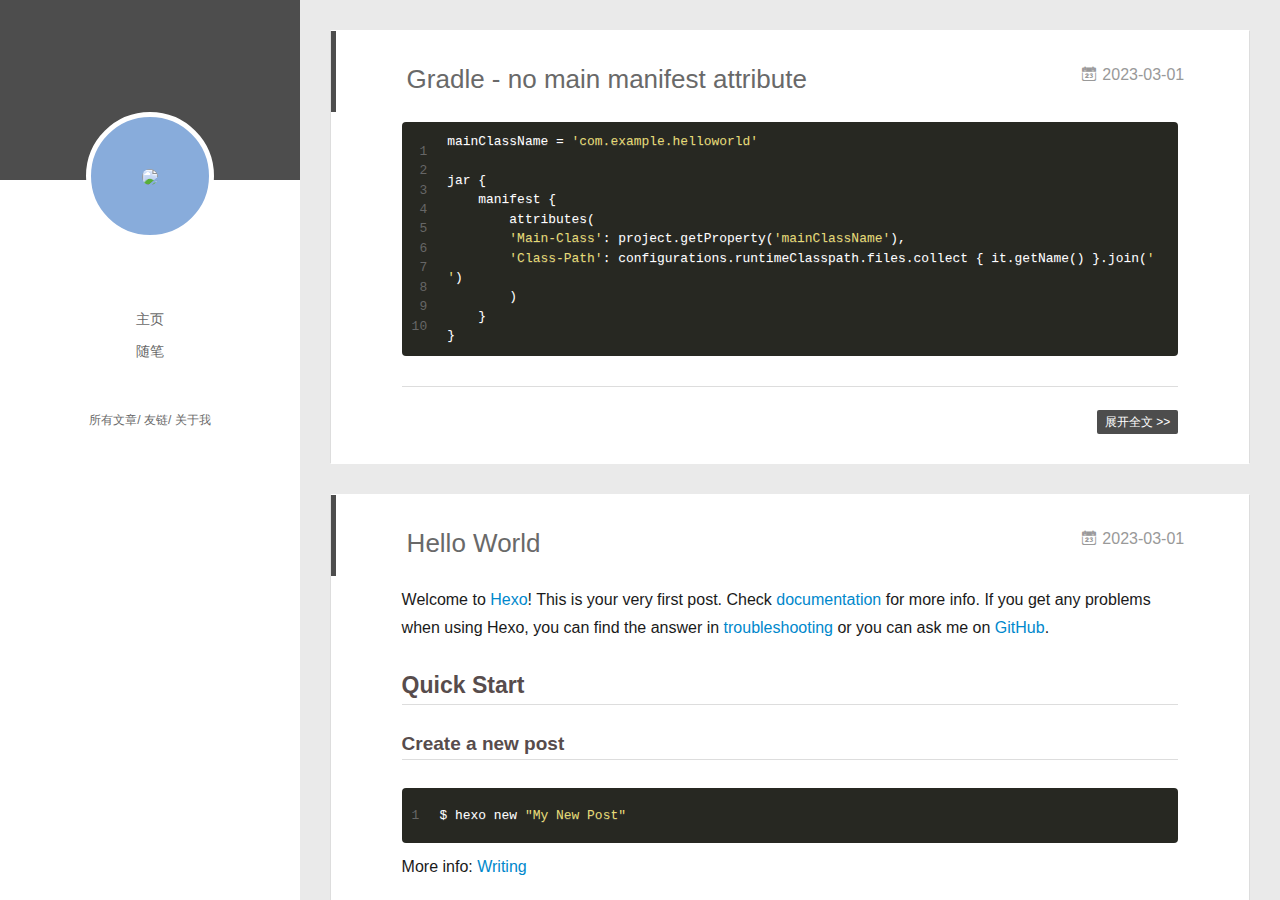
==== commit 74094d9e: "Site updated: 2023-03-01 11:10:01" ====
--- a/index.html
+++ b/index.html
@@ -5,12 +5,12 @@
   
   <meta name="renderer" content="webkit">
   <meta http-equiv="X-UA-Compatible" content="IE=edge" >
-  <link rel="dns-prefetch" href="https://veroz1.github.io">
+  <link rel="dns-prefetch" href="https://verz1.github.io">
   <title>VeroZ&#39;s Blog - 没啥</title>
   <meta name="viewport" content="width=device-width, initial-scale=1, maximum-scale=1">
   <meta property="og:type" content="website">
 <meta property="og:title" content="VeroZ&#39;s Blog">
-<meta property="og:url" content="https://veroz1.github.io/index.html">
+<meta property="og:url" content="https://verz1.github.io/index.html">
 <meta property="og:site_name" content="VeroZ&#39;s Blog">
 <meta property="og:locale">
 <meta property="article:author" content="VeroZ">
@@ -44,7 +44,7 @@
 <div class="intrude-less">
 	<header id="header" class="inner">
 		<a href="/" class="profilepic">
-			<img src="" class="js-avatar">
+			<img src="https://avatars.githubusercontent.com/u/7752424" class="js-avatar">
 		</a>
 		<hgroup>
 		  <h1 class="header-author"><a href="/"></a></h1>
@@ -94,7 +94,7 @@
 	<div class="intrude-less">
 		<header id="header" class="inner">
 			<div class="profilepic">
-				<img src="" class="js-avatar">
+				<img src="https://avatars.githubusercontent.com/u/7752424" class="js-avatar">
 			</div>
 			<hgroup>
 			  <h1 class="header-author js-header-author"></h1>
@@ -219,15 +219,19 @@
     
     <div class="article-entry" itemprop="articleBody">
       
-        <p>Welcome to <a href="https://hexo.io/" target="_blank" rel="noopener">Hexo</a>! This is your very first post. Check <a href="https://hexo.io/docs/" target="_blank" rel="noopener">documentation</a> for more info. If you get any problems when using Hexo, you can find the answer in <a href="https://hexo.io/docs/troubleshooting.html" target="_blank" rel="noopener">troubleshooting</a> or you can ask me on <a href="https://github.com/hexojs/hexo/issues" target="_blank" rel="noopener">GitHub</a>.</p>
-<h2 id="Quick-Start"><a href="#Quick-Start" class="headerlink" title="Quick Start"></a>Quick Start</h2><h3 id="Create-a-new-post"><a href="#Create-a-new-post" class="headerlink" title="Create a new post"></a>Create a new post</h3><figure class="highlight bash"><table><tr><td class="gutter"><pre><span class="line">1</span><br></pre></td><td class="code"><pre><span class="line">$ hexo new <span class="string">"My New Post"</span></span><br></pre></td></tr></table></figure>
-<p>More info: <a href="https://hexo.io/docs/writing.html" target="_blank" rel="noopener">Writing</a></p>
+        <p>Welcome to <a target="_blank" rel="noopener" href="https://hexo.io/">Hexo</a>! This is your very first post. Check <a target="_blank" rel="noopener" href="https://hexo.io/docs/">documentation</a> for more info. If you get any problems when using Hexo, you can find the answer in <a target="_blank" rel="noopener" href="https://hexo.io/docs/troubleshooting.html">troubleshooting</a> or you can ask me on <a target="_blank" rel="noopener" href="https://github.com/hexojs/hexo/issues">GitHub</a>.</p>
+<h2 id="Quick-Start"><a href="#Quick-Start" class="headerlink" title="Quick Start"></a>Quick Start</h2><h3 id="Create-a-new-post"><a href="#Create-a-new-post" class="headerlink" title="Create a new post"></a>Create a new post</h3><figure class="highlight bash"><table><tr><td class="gutter"><pre><span class="line">1</span><br></pre></td><td class="code"><pre><span class="line">$ hexo new <span class="string">&quot;My New Post&quot;</span></span><br></pre></td></tr></table></figure>
+
+<p>More info: <a target="_blank" rel="noopener" href="https://hexo.io/docs/writing.html">Writing</a></p>
 <h3 id="Run-server"><a href="#Run-server" class="headerlink" title="Run server"></a>Run server</h3><figure class="highlight bash"><table><tr><td class="gutter"><pre><span class="line">1</span><br></pre></td><td class="code"><pre><span class="line">$ hexo server</span><br></pre></td></tr></table></figure>
-<p>More info: <a href="https://hexo.io/docs/server.html" target="_blank" rel="noopener">Server</a></p>
+
+<p>More info: <a target="_blank" rel="noopener" href="https://hexo.io/docs/server.html">Server</a></p>
 <h3 id="Generate-static-files"><a href="#Generate-static-files" class="headerlink" title="Generate static files"></a>Generate static files</h3><figure class="highlight bash"><table><tr><td class="gutter"><pre><span class="line">1</span><br></pre></td><td class="code"><pre><span class="line">$ hexo generate</span><br></pre></td></tr></table></figure>
-<p>More info: <a href="https://hexo.io/docs/generating.html" target="_blank" rel="noopener">Generating</a></p>
+
+<p>More info: <a target="_blank" rel="noopener" href="https://hexo.io/docs/generating.html">Generating</a></p>
 <h3 id="Deploy-to-remote-sites"><a href="#Deploy-to-remote-sites" class="headerlink" title="Deploy to remote sites"></a>Deploy to remote sites</h3><figure class="highlight bash"><table><tr><td class="gutter"><pre><span class="line">1</span><br></pre></td><td class="code"><pre><span class="line">$ hexo deploy</span><br></pre></td></tr></table></figure>
-<p>More info: <a href="https://hexo.io/docs/deployment.html" target="_blank" rel="noopener">Deployment</a></p>
+
+<p>More info: <a target="_blank" rel="noopener" href="https://hexo.io/docs/deployment.html">Deployment</a></p>
 
       
 
--- a/main.0cf68a.css
+++ b/main.0cf68a.css
@@ -0,0 +1 @@
+.clearfix:after,.clearfix:before{content:"";display:table}.clearfix:after{clear:both}.left-col.show{box-shadow:0 0 6px 0 rgba(0,0,0,.75)}.mid-col,.mid-col.show .article,.tools-col,.tools-col .tools-section .search-tag.tagcloud .article-tag-list,.tools-col .tools-section .search-ul .search-tag span:hover,.tools-col .tools-section .search-ul .search-time span:hover,.tools-col .tools-section .search-ul .search-title:hover,.tools-col .tools-section .search-wrap .icon{transition:all .2s ease-in;-ms-transition:all .2s ease-in}@-webkit-keyframes leftIn{0%,60%,75%,90%,to{-webkit-animation-timing-function:cubic-bezier(.215,.61,.355,1);animation-timing-function:cubic-bezier(.215,.61,.355,1)}0%{-webkit-transform:translateZ(0);transform:translateZ(0)}60%{-webkit-transform:translate3d(358px,0,0);transform:translate3d(358px,0,0)}75%{-webkit-transform:translate3d(323px,0,0);transform:translate3d(323px,0,0)}90%{-webkit-transform:translate3d(338px,0,0);transform:translate3d(338px,0,0)}to{-webkit-transform:translate3d(333px,0,0);transform:translate3d(333px,0,0)}}@keyframes leftIn{0%,60%,75%,90%,to{-webkit-animation-timing-function:cubic-bezier(.215,.61,.355,1);animation-timing-function:cubic-bezier(.215,.61,.355,1)}0%{-webkit-transform:translateZ(0);transform:translateZ(0)}60%{-webkit-transform:translate3d(358px,0,0);transform:translate3d(358px,0,0)}75%{-webkit-transform:translate3d(323px,0,0);transform:translate3d(323px,0,0)}90%{-webkit-transform:translate3d(338px,0,0);transform:translate3d(338px,0,0)}to{-webkit-transform:translate3d(333px,0,0);transform:translate3d(333px,0,0)}}.mid-col.show{-webkit-animation-duration:.8s;animation-duration:.8s;-webkit-animation-fill-mode:both;animation-fill-mode:both;-webkit-animation-name:leftIn;animation-name:leftIn}@-webkit-keyframes leftOut{0%,60%,75%,90%,to{-webkit-animation-timing-function:cubic-bezier(.215,.61,.355,1);animation-timing-function:cubic-bezier(.215,.61,.355,1)}0%{-webkit-transform:translate3d(333px,0,0);transform:translate3d(333px,0,0)}60%{-webkit-transform:translate3d(-25px,0,0);transform:translate3d(-25px,0,0)}75%{-webkit-transform:translate3d(10px,0,0);transform:translate3d(10px,0,0)}90%{-webkit-transform:translate3d(-5px,0,0);transform:translate3d(-5px,0,0)}to{-webkit-transform:translateZ(0);transform:translateZ(0)}}@keyframes leftOut{0%,60%,75%,90%,to{-webkit-animation-timing-function:cubic-bezier(.215,.61,.355,1);animation-timing-function:cubic-bezier(.215,.61,.355,1)}0%{-webkit-transform:translate3d(333px,0,0);transform:translate3d(333px,0,0)}60%{-webkit-transform:translate3d(-25px,0,0);transform:translate3d(-25px,0,0)}75%{-webkit-transform:translate3d(10px,0,0);transform:translate3d(10px,0,0)}90%{-webkit-transform:translate3d(-5px,0,0);transform:translate3d(-5px,0,0)}to{-webkit-transform:translateZ(0);transform:translateZ(0)}}.mid-col.hide{-webkit-animation-duration:.8s;animation-duration:.8s;-webkit-animation-name:leftOut;animation-name:leftOut}@-webkit-keyframes smallLeftIn{0%,60%,75%,90%,to{-webkit-animation-timing-function:cubic-bezier(.215,.61,.355,1);animation-timing-function:cubic-bezier(.215,.61,.355,1)}0%{-webkit-transform:translateZ(0);transform:translateZ(0)}60%{-webkit-transform:translate3d(325px,0,0);transform:translate3d(325px,0,0)}75%{-webkit-transform:translate3d(290px,0,0);transform:translate3d(290px,0,0)}90%{-webkit-transform:translate3d(305px,0,0);transform:translate3d(305px,0,0)}to{-webkit-transform:translate3d(300px,0,0);transform:translate3d(300px,0,0)}}@keyframes smallLeftIn{0%,60%,75%,90%,to{-webkit-animation-timing-function:cubic-bezier(.215,.61,.355,1);animation-timing-function:cubic-bezier(.215,.61,.355,1)}0%{-webkit-transform:translateZ(0);transform:translateZ(0)}60%{-webkit-transform:translate3d(325px,0,0);transform:translate3d(325px,0,0)}75%{-webkit-transform:translate3d(290px,0,0);transform:translate3d(290px,0,0)}90%{-webkit-transform:translate3d(305px,0,0);transform:translate3d(305px,0,0)}to{-webkit-transform:translate3d(300px,0,0);transform:translate3d(300px,0,0)}}.tools-col.show{-webkit-animation-duration:.8s;animation-duration:.8s;-webkit-animation-fill-mode:both;animation-fill-mode:both;-webkit-animation-name:smallLeftIn;animation-name:smallLeftIn}@-webkit-keyframes smallleftOut{0%,60%,75%,90%,to{-webkit-animation-timing-function:cubic-bezier(.215,.61,.355,1);animation-timing-function:cubic-bezier(.215,.61,.355,1)}0%{-webkit-transform:translate3d(333px,0,0);transform:translate3d(333px,0,0)}60%{-webkit-transform:translate3d(-25px,0,0);transform:translate3d(-25px,0,0)}75%{-webkit-transform:translate3d(10px,0,0);transform:translate3d(10px,0,0)}90%{-webkit-transform:translate3d(-5px,0,0);transform:translate3d(-5px,0,0)}to{-webkit-transform:translateZ(0);transform:translateZ(0)}}@keyframes smallleftOut{0%,60%,75%,90%,to{-webkit-animation-timing-function:cubic-bezier(.215,.61,.355,1);animation-timing-function:cubic-bezier(.215,.61,.355,1)}0%{-webkit-transform:translate3d(333px,0,0);transform:translate3d(333px,0,0)}60%{-webkit-transform:translate3d(-25px,0,0);transform:translate3d(-25px,0,0)}75%{-webkit-transform:translate3d(10px,0,0);transform:translate3d(10px,0,0)}90%{-webkit-transform:translate3d(-5px,0,0);transform:translate3d(-5px,0,0)}to{-webkit-transform:translateZ(0);transform:translateZ(0)}}.tools-col.hide{-webkit-animation-duration:.8s;animation-duration:.8s;-webkit-animation-fill-mode:both;animation-fill-mode:both;-webkit-animation-name:smallleftOut;animation-name:smallleftOut}html{-ms-text-size-adjust:100%;-webkit-text-size-adjust:100%;-webkit-tap-highlight-color:transparent;height:100%}body{margin:0;font-size:14px;font-family:Helvetica Neue,Helvetica,STHeiTi,Arial,sans-serif;line-height:1.5;color:#333;background-color:#fff;min-height:100%}article,aside,details,figcaption,figure,footer,header,hgroup,main,menu,nav,section,summary{display:block}audio,canvas,progress,video{display:inline-block}audio:not([controls]){display:none;height:0}progress{vertical-align:baseline}[hidden],template{display:none}a{background:transparent;text-decoration:none;color:#08c}a:active{outline:0}abbr[title]{border-bottom:1px dotted}b,strong{font-weight:700}dfn{font-style:italic}mark{background:#ff0;color:#000}small{font-size:80%}sub,sup{font-size:75%;line-height:0;position:relative;vertical-align:baseline}sup{top:-.5em}sub{bottom:-.25em}img{border:0;vertical-align:middle;max-width:100%}svg:not(:root){overflow:hidden}pre{overflow:auto;white-space:pre;white-space:pre-wrap;word-wrap:break-word}code,kbd,pre,samp{font-family:monospace,monospace;font-size:1em}button,input,optgroup,select,textarea{color:inherit;font:inherit;margin:0;vertical-align:middle}button,input,select{overflow:visible}button,select{text-transform:none}button,html input[type=button],input[type=reset],input[type=submit]{-webkit-appearance:button;cursor:pointer}[disabled]{cursor:default}button::-moz-focus-inner,input::-moz-focus-inner{border:0;padding:0}input{line-height:normal}input[type=checkbox],input[type=radio]{box-sizing:border-box;padding:0}input[type=number]::-webkit-inner-spin-button,input[type=number]::-webkit-outer-spin-button{height:auto}input[type=search]{-webkit-appearance:textfield;box-sizing:border-box}input[type=search]::-webkit-search-cancel-button,input[type=search]::-webkit-search-decoration{-webkit-appearance:none}fieldset{border:1px solid silver;margin:0 2px;padding:.35em .625em .75em}legend{border:0;padding:0}textarea{overflow:auto;resize:vertical;vertical-align:top}optgroup{font-weight:700}button,input,select,textarea{outline:0}input,textarea{-webkit-user-modify:read-write-plaintext-only}input::-ms-clear,input::-ms-reveal{display:none}input::-moz-placeholder,textarea::-moz-placeholder{color:#999}input:-ms-input-placeholder,textarea:-ms-input-placeholder{color:#999}input::-webkit-input-placeholder,textarea::-webkit-input-placeholder{color:#999}.placeholder{color:#999}table{border-collapse:collapse;border-spacing:0}td,th{padding:0}blockquote,figure,form,h1,h2,h3,h4,h5,h6,p{margin:0}dd,dl,li,ol,ul{margin:0;padding:0}ol,ul{list-style:none outside none}h1,h2,h3{line-height:2;font-weight:400}h1{font-size:18px}h2{font-size:16px}h3{font-size:14px}i{font-style:normal}*{box-sizing:border-box}@font-face{font-family:iconfont;src:url(./fonts/iconfont.b322fa.eot);src:url(./fonts/iconfont.b322fa.eot#iefix) format("embedded-opentype"),url(./fonts/iconfont.8c627f.woff) format("woff"),url(./fonts/iconfont.16acc2.ttf) format("truetype"),url(./fonts/iconfont.45d7ee.svg#iconfont) format("svg")}[class*=" icon-"],[class^=icon-]{font-family:iconfont!important;speak:none;font-size:16px;font-style:normal;font-weight:400;font-variant:normal;text-transform:none;line-height:1;-webkit-font-smoothing:antialiased;-moz-osx-font-smoothing:grayscale}.icon-twitter:before{content:"\E600"}.icon-facebook:before{content:"\E601"}.icon-clock:before{content:"\E602"}.icon-mail:before{content:"\E609"}.icon-link:before{content:"\E6AB"}.icon-search:before{content:"\E65B"}.icon-smile:before{content:"\E64A"}.icon-roundrightfill:before{content:"\E65A"}.icon-list:before{content:"\E682"}.icon-book:before{content:"\E6FE"}.icon-home:before{content:"\E6BB"}.icon-share:before{content:"\E618"}.icon-back:before{content:"\E625"}.icon-qq:before{content:"\E62D"}.icon-weibo:before{content:"\E619"}.icon-segmentfault:before{content:"\E603"}.icon-sort:before{content:"\E700"}.icon-jianshu:before{content:"\E613"}.icon-circle-left:before{content:"\E71F"}.icon-circle-right:before{content:"\E720"}.icon-loading:before{content:"\E614"}.icon-acfun:before{content:"\E604"}.icon-close:before{content:"\E60C"}.icon-tumblr:before{content:"\E6B0"}.icon-calendar:before{content:"\E667"}.icon-rss:before{content:"\E877"}.icon-price-tags:before{content:"\E6F9"}.icon-quo-left:before{content:"\E7F5"}.icon-quo-right:before{content:"\E7F6"}.icon-back1:before{content:"\E64E"}.icon-github:before{content:"\E735"}.icon-film:before{content:"\E7B7"}.icon-weixin:before{content:"\E61F"}.icon-qzone:before{content:"\E680"}.icon-category:before{content:"\E605"}.icon-douban:before{content:"\E64C"}.icon-roundleftfill:before{content:"\E799"}.icon-tuding:before{content:"\E651"}.icon-zhihu:before{content:"\E61B"}.icon-linkedin:before{content:"\E6D4"}.icon-google:before{content:"\E635"}.icon-plane:before{content:"\E62F"}.icon-bilibili:before{content:"\E622"}.icon-psn:before{content:"\E6C7"}body,button,input,select,textarea{color:#1a1a1a;font-family:lucida grande,lucida sans unicode,lucida,helvetica,Hiragino Sans GB,Microsoft YaHei,WenQuanYi Micro Hei,sans-serif;font-size:16px;font-size:1rem;line-height:1.75}body{overflow-y:hidden;background:#eaeaea}#container,body,html{height:100%;overflow-x:hidden;overflow-y:auto}#mobile-nav{display:none}#container{position:relative;min-height:100%}#container .anm-canvas{display:none}#container.show .anm-canvas{display:block;position:fixed}.body-wrap{margin-bottom:80px}.mid-col{position:absolute;right:0;min-height:100%;background:#eaeaea;left:300px;width:auto}.mid-col.show{background:none;opacity:.9}.mid-col.show .article{background:hsla(0,0%,100%,.3)}.left-col{background:#fff;width:300px;position:fixed;opacity:1;transition:all .2s ease-in;height:100%;z-index:999}.left-col .overlay{width:100%;height:180px;position:absolute}.left-col .intrude-less{width:76%;text-align:center;margin:112px auto 0}.left-col #header{width:100%;height:300px;position:relative;border-bottom:1px solid color-border}.left-col #header a{color:#696969}.left-col #header a:hover{color:#b0a0aa}.left-col #header .header-subtitle{text-align:center;color:#999;font-size:14px;line-height:25px;overflow:hidden;text-overflow:ellipsis;display:-webkit-box;-webkit-line-clamp:2;-webkit-box-orient:vertical}.left-col #header .header-menu{font-weight:300;line-height:31px;text-transform:uppercase;float:none;min-height:150px;*margin-left:-12px;text-align:center;display:-webkit-box;-webkit-box-orient:horizontal;-webkit-box-pack:center;-webkit-box-align:center}.left-col #header .header-menu li{cursor:default}.left-col #header .header-menu li a{font-size:14px;min-width:300px}.left-col #header .header-smart-menu{font-size:12px;margin-bottom:20px}.left-col #header .header-smart-menu a:after{content:"/"}.left-col #header .header-smart-menu a:last-child:after{content:""}.left-col #header .profilepic{display:block;border:5px solid #fff;border-radius:300px;width:128px;height:128px;margin:0 auto;position:relative;overflow:hidden;background:#88acdb;-webkit-transition:all .2s ease-in;display:-webkit-box;-webkit-box-orient:horizontal;-webkit-box-pack:center;-webkit-box-align:center;text-align:center}.left-col #header .profilepic img{border-radius:300px;opacity:1;-webkit-transition:all .2s ease-in}.left-col #header .profilepic img.show{width:100%;height:100%;opacity:1}.left-col #header .header-author{text-align:center;margin:.67em 0;font-family:Roboto,serif;font-size:30px;transition:.3s}::-webkit-scrollbar{width:10px;height:10px}::-webkit-scrollbar-button{width:0;height:0}::-webkit-scrollbar-button:end:decrement,::-webkit-scrollbar-button:start:increment{display:none}::-webkit-scrollbar-corner{display:block}::-webkit-scrollbar-thumb{border-radius:8px;background-color:rgba(0,0,0,.2)}::-webkit-scrollbar-thumb:hover{border-radius:8px;background-color:rgba(0,0,0,.5)}::-webkit-scrollbar-thumb,::-webkit-scrollbar-track{border-right:1px solid transparent;border-left:1px solid transparent}::-webkit-scrollbar-track:hover{background-color:rgba(0,0,0,.15)}::-webkit-scrollbar-button:start{width:10px;height:10px;background:url(./img/scrollbar_arrow.png) no-repeat 0 0}::-webkit-scrollbar-button:start:hover{background:url(./img/scrollbar_arrow.png) no-repeat -15px 0}::-webkit-scrollbar-button:start:active{background:url(./img/scrollbar_arrow.png) no-repeat -30px 0}::-webkit-scrollbar-button:end{width:10px;height:10px;background:url(./img/scrollbar_arrow.png) no-repeat 0 -18px}::-webkit-scrollbar-button:end:hover{background:url(./img/scrollbar_arrow.png) no-repeat -15px -18px}::-webkit-scrollbar-button:end:active{background:url(./img/scrollbar_arrow.png) no-repeat -30px -18px}.article-entry .highlight,.article-entry pre{background:#272822;margin:10px 0;padding:10px;overflow:auto;color:#fff;font-size:.9em;line-height:22.400000000000002px}.article-entry .gist .gist-file .gist-data .line-numbers,.article-entry .highlight .gutter pre,.article-entry .highlight .gutter pre .line{color:#666}.article-entry code,.article-entry pre{font-family:Source Code Pro,Consolas,Monaco,Menlo,monospace}.article-entry code{background:#eee;padding:0 .3em;border:none}.article-entry pre code{background:none;text-shadow:none;padding:0;color:#fff}.article-entry .highlight{border-radius:4px}.article-entry .highlight pre{border:none;margin:0;padding:0}.article-entry .highlight table{margin:0;width:auto}.article-entry .highlight td{border:none;padding:0}.article-entry .highlight figcaption{color:highlight-comment;line-height:1em;margin-bottom:1em}.article-entry .highlight figcaption:after,.article-entry .highlight figcaption:before{content:"";display:table}.article-entry .highlight figcaption:after{clear:both}.article-entry .highlight figcaption a{float:right}.article-entry .highlight .gutter pre{text-align:right;padding-right:20px}.article-entry .highlight .gutter pre .line{text-shadow:none}.article-entry .highlight .line{color:#fff;min-height:19px}.article-entry .gist{margin:0 -20px;border-style:solid;border-color:#ddd;border-width:1px 0;background:#272822;padding:15px 20px 15px 0}.article-entry .gist .gist-file{border:none;font-family:Source Code Pro,Consolas,Monaco,Menlo,monospace;margin:0}.article-entry .gist .gist-file .gist-data{background:none;border:none}.article-entry .gist .gist-file .gist-data .line-numbers{background:none;border:none;padding:0 20px 0 0}.article-entry .gist .gist-file .gist-data .line-data{padding:0!important}.article-entry .gist .gist-file .highlight{margin:0;padding:0;border:none}.article-entry .gist .gist-file .gist-meta{background:#272822;color:highlight-comment;font:.85em Helvetica Neue,Helvetica,Arial,sans-serif;text-shadow:0 0;padding:0;margin-top:1em;margin-left:20px}.article-entry .gist .gist-file .gist-meta a{color:#258fb8;font-weight:400}.article-entry .gist .gist-file .gist-meta a:hover{text-decoration:underline}pre .comment{color:#75715e}pre .class .params,pre .function .keyword,pre .keyword{color:#66d9ef}pre .css .value,pre .doctype,pre .function,pre .params,pre .tag{color:#fff}pre .at_rule,pre .at_rule .keyword,pre .css~* .tag,pre .preprocessor,pre .preprocessor .keyword,pre .title{color:#f92672}pre .attribute,pre .built_in,pre .class,pre .css~* .class,pre .function .title{color:#a6e22e}pre .string,pre .value{color:#e6db74}pre .number{color:#7163d7}pre .css~* .id,pre .id{color:#fd971f}#header .tagcloud a{color:#fff}.tagcloud a{display:inline-block;text-decoration:none;font-weight:400;font-size:10px;color:#fff;height:18px;line-height:18px;float:left;padding:0 5px 0 10px;position:relative;border-radius:0 5px 5px 0;margin:5px 9px 5px 8px;font-family:Menlo,Monaco,Andale Mono,lucida console,Courier New,monospace}.tagcloud a:hover{opacity:.8}.tagcloud a:before{content:" ";width:0;height:0;position:absolute;top:0;left:-18px;border:9px solid transparent}.tagcloud a:after{content:" ";width:4px;height:4px;background-color:#fff;border-radius:4px;box-shadow:0 0 0 1px rgba(0,0,0,.3);position:absolute;top:7px;left:2px}.tagcloud a.color1{background:#ff945c}.tagcloud a.color1:before{border-right-color:#ff945c}.tagcloud a.color2{background:#cc8167}.tagcloud a.color2:before{border-right-color:#cc8167}.tagcloud a.color3{background:#ba8f6c}.tagcloud a.color3:before{border-right-color:#ba8f6c}.tagcloud a.color4{background:#94635c}.tagcloud a.color4:before{border-right-color:#94635c}.tagcloud a.color5{background:#7b5d5f}.tagcloud a.color5:before{border-right-color:#7b5d5f}.article-tag-list .article-tag-list-item{float:left}.article-pop-out .icon-tuding{color:#999;float:left;margin-right:10px;margin-top:6px}.article-category,.article-category .article-tag-list,.article-tag,.article-tag .article-tag-list{float:left}.article-category .icon,.article-tag .icon{color:#999;float:left;margin-right:10px;margin-top:6px}.article-pop-out{float:left}.archive-article-date{color:#999;margin-right:7.6923%;float:right}.archive-article-date .icon{margin:5px 5px 5px 0}.glass{background-color:rgba(54,70,93,.9);z-index:998;transition:opacity .15s;width:100%;height:100%;display:none}.glass,.tagcloud-ctn{left:0;opacity:1;bottom:0;position:fixed;right:0;top:0}.tagcloud-ctn{z-index:90120;background-size:100% 100%}.tagcloud-ctn .tagcloud-global{position:fixed;top:50%;left:50%;margin-top:-115px;margin-left:-315px;width:630px}.tagcloud-ctn .tagcloud-global a{width:80px;height:80px;border-radius:50%;background:#f2992e;color:#fff;display:block;float:left;line-height:80px;text-align:center}.tagcloud-ctn .tagcloud-global .tab-post-types .tab-post-type:first-child .post-type-icon{background:#f2992e}.tagcloud-ctn .tagcloud-global .tab-post-types .tab-post-type:nth-child(2) .post-type-icon{background:#56bc8a}.tagcloud-ctn .tagcloud-global .tab-post-types .tab-post-type:nth-child(3) .post-type-icon{background:#4aa8d8}.tagcloud-ctn .tagcloud-global .tab-post-types .tab-post-type:nth-child(4) .post-type-icon{background:#a77dc2}.tagcloud-ctn .tagcloud-global .tab-post-types .tab-post-type:nth-child(5) .post-type-icon{background:#dd765d}#header .header-nav{width:100%;position:absolute;transition:-webkit-transform .3s ease-in;transition:transform .3s ease-in;transition:transform .3s ease-in,-webkit-transform .3s ease-in}#header .header-nav .social{margin-top:10px;text-align:center;display:-webkit-box;display:-ms-flexbox;display:flex;-ms-flex-wrap:wrap;flex-wrap:wrap;-webkit-box-pack:center;-ms-flex-pack:center;justify-content:center}#header .header-nav .social a{border-radius:50%;display:-moz-inline-stack;display:inline-block;vertical-align:middle;*vertical-align:auto;zoom:1;*display:inline;margin:0 8px 15px;transition:.3s;text-align:center;color:#fff;opacity:.7;width:28px;height:28px;line-height:26px}#header .header-nav .social a:hover{opacity:1}#header .header-nav .social a.weibo{background:#aaf;border:1px solid #aaf}#header .header-nav .social a.weibo:hover{border:1px solid #aaf}#header .header-nav .social a.segmentfault{background:#009a61;border:1px solid #009a61}#header .header-nav .social a.segmentfault:hover{border:1px solid #009a61}#header .header-nav .social a.rss{background:#ef7522;border:1px solid #ef7522}#header .header-nav .social a.rss:hover{border:1px solid #cf5d0f}#header .header-nav .social a.github{background:#afb6ca;border:1px solid #afb6ca}#header .header-nav .social a.github:hover{border:1px solid #909ab6}#header .header-nav .social a.facebook{background:#3b5998;border:1px solid #3b5998}#header .header-nav .social a.facebook:hover{border:1px solid #2d4373}#header .header-nav .social a.google{background:#c83d20;border:1px solid #c83d20}#header .header-nav .social a.google:hover{border:1px solid #9c3019}#header .header-nav .social a.twitter{background:#55cff8;border:1px solid #55cff8}#header .header-nav .social a.twitter:hover{border:1px solid #24c1f6}#header .header-nav .social a.linkedin{background:#005a87;border:1px solid #005a87}#header .header-nav .social a.linkedin:hover{border:1px solid #006b98}#header .header-nav .social a.acfun{background:#fd4c5d;border:1px solid #fd4c5d}#header .header-nav .social a.acfun:hover{border:1px solid #fd4c5d}#header .header-nav .social a.bilibili{background:#e15280;border:1px solid #e15280}#header .header-nav .social a.bilibili:hover{border:1px solid #e15280}#header .header-nav .social a.zhihu{background:#0078d8;border:1px solid #0078d8}#header .header-nav .social a.zhihu:hover{border:1px solid #0078d8}#header .header-nav .social a.douban{background:#06c611;border:1px solid #06c611}#header .header-nav .social a.douban:hover{border:1px solid #06c611}#header .header-nav .social a.mail{background:#005a87;border:1px solid #005a87}#header .header-nav .social a.mail:hover{border:1px solid #006b98}#header .header-nav .social a.jianshu{background:#ff5722;border:1px solid #ff5722}#header .header-nav .social a.jianshu:hover{border:1px solid #ff5722}#header .header-nav .social a.weixin{background:#4caf50;border:1px solid #4caf50}#header .header-nav .social a.weixin:hover{border:1px solid #4caf50}#header .header-nav .social a.qq{background:#34baad;border:1px solid #34baad}#header .header-nav .social a.qq:hover{border:1px solid #34baad}#header .header-nav .social a.psn{background:#086ef6;border:1px solid #086ef6}#header .header-nav .social a.psn:hover{border:1px solid #086ef6}#page-nav{text-align:center;margin-top:30px}#page-nav .page-number{width:20px;height:25px;background:#4d4d4d;display:inline-block;color:#fff;line-height:25px;font-size:12px;margin:0 5px 30px;border-radius:2px}#page-nav .page-number:hover{background:#5e5e5e}#page-nav .current{background:#88acdb;cursor:default}#page-nav .current:hover{background:#88acdb}#page-nav .extend{color:#4d4d4d;margin:0 27px;opacity:1}#page-nav .extend:hover{color:#5e5e5e}#page-nav:hover .extend{opacity:1}.archives-wrap{position:relative;margin:0 30px;padding-right:60px;border-bottom:1px solid #eee;background:#fff}.archives-wrap:first-child{margin-top:30px}.archives-wrap:last-child{margin-bottom:80px}.archives-wrap .archive-year-wrap{line-height:35px;width:200px;position:absolute;padding-top:15px;font-size:1.8em;z-index:1}.archives-wrap .archive-year-wrap a{color:#666;font-weight:700;padding-left:48px}.archives{position:relative}.archives .article-info{border:none}.archives .archive-article{margin-left:200px;padding:20px 0;border-bottom:1px solid #eee;border-top:1px solid #fff;position:relative}.archives .archive-article:first-child{border-top:none}.archives .archive-article:last-child{border-bottom:none}.archives .archive-article-title{font-size:16px;color:#333;transition:color .3s}.archives .archive-article-title:hover{color:#657b83}.archives .archive-article-title span{display:block;color:#a8a8a8;font-size:12px;line-height:14px;height:7px;padding-left:2px}.archives .archive-article-title span:before{display:inline-block;content:"\201C";font-family:serif;font-size:30px;float:left;margin:4px 4px 0 -12px;color:#c8c8c8}.archive-article-inner .icon-clock{margin-right:5px}.archive-article-inner .archive-article-header{position:relative;min-height:36px}.archive-article-inner .article-meta{position:relative;float:right;margin-top:-10px;color:#555;background:none;text-align:right;width:auto}.archive-article-inner .article-meta .article-date time{color:#aaa}.archive-article-inner .article-meta .archive-article-date,.archive-article-inner .article-meta .article-tag-list{margin-right:30px;display:-moz-inline-stack;display:inline-block;vertical-align:middle;zoom:1;color:#666;font-size:14px}.archive-article-inner .article-meta .archive-article-date{cursor:default;font-size:12px;margin-bottom:5px;margin-top:-10px;margin-right:0}.archive-article-inner .article-meta .article-category:before{float:left;margin-top:1px;left:15px}.archive-article-inner .article-meta .article-category .article-category-link{width:auto;max-width:83px;padding-left:10px}.archive-article-inner .article-meta .article-tag-list{margin-top:0}.archive-article-inner .article-meta .article-tag-list:before{left:15px}.archive-article-inner .article-meta .article-tag-list .article-tag-list-item{display:inline-block;width:auto;max-width:83px;padding-left:8px;font-size:12px}.tools-col{width:300px;height:100%;position:fixed;left:0;top:0;z-index:0;padding:0;opacity:0;-webkit-overflow-scrolling:touch;overflow-scrolling:touch}.tools-col.show{opacity:1}.tools-col.hide{z-index:0}.tools-col .tools-nav{display:none}.tools-col .tools-section,.tools-col .tools-wrap{height:100%;color:#e5e5e5;width:360px;overflow:hidden;overflow-y:auto}.tools-col .tools-section ::-webkit-scrollbar,.tools-col .tools-wrap ::-webkit-scrollbar{display:none}.tools-col .tools-section .search-wrap{width:310px;margin:20px 20px 10px;position:relative}.tools-col .tools-section .search-wrap .search-ipt{width:310px;color:#fff;background:none;border:none;border-bottom:2px solid #fff;font-family:Roboto,serif}.tools-col .tools-section .search-wrap .icon{position:absolute;right:0;top:7px;color:#fff;cursor:pointer}.tools-col .tools-section .search-wrap .icon:hover{-webkit-transform:scale(1.2);transform:scale(1.2)}.tools-col .tools-section .search-wrap ::-webkit-input-placeholder{color:#ededed}.tools-col .tools-section .search-tag.tagcloud{text-align:center;position:relative}.tools-col .tools-section .search-tag.tagcloud .search-tag-wording{font-size:12px;float:right;margin:4px 75px 0 0}.tools-col .tools-section .search-tag.tagcloud .search-switch{width:40px;height:25px;display:block}.tools-col .tools-section .search-tag.tagcloud .search-switch input{width:40px;height:14px;position:absolute;top:0;right:30px;z-index:2;border:0;background:0 0;-webkit-appearance:none;outline:0}.tools-col .tools-section .search-tag.tagcloud .search-switch input:before{content:"";width:40px;height:14px;border:1px solid #bdcabc;background-color:#fdfdfd;border-radius:20px;cursor:pointer;display:inline-block;position:relative;vertical-align:middle;box-sizing:content-box;box-shadow:inset 0 0 0 0 #dfdfdf;transition:border .4s,box-shadow .4s;background-clip:content-box}.tools-col .tools-section .search-tag.tagcloud .search-switch input:checked:before{border-color:#64bd63;box-shadow:inset 0 0 0 .16rem #64bd63;background-color:#64bd63;transition:border .4s,box-shadow .4s,background-color 1.2s}.tools-col .tools-section .search-tag.tagcloud .search-switch input:checked:after{left:27px;background:#fff}.tools-col .tools-section .search-tag.tagcloud .search-switch input:after{content:"";width:14px;height:14px;position:absolute;top:16px;left:2px;-webkit-transform:translateY(-50%);border-radius:100%;background-color:#91c0f1;box-shadow:0 1px 1px rgba(0,0,0,.4);transition:left .2s;cursor:pointer}.tools-col .tools-section .search-tag.tagcloud .article-tag-list{display:none;margin:15px 10px 0;padding:10px;background:hsla(0,0%,100%,.2)}.tools-col .tools-section .search-tag.tagcloud .article-tag-list.show{display:block}.tools-col .tools-section .search-tag.tagcloud .a{float:none}.tools-col .tools-section .search-ul{margin-top:10px;color:rgba(77,77,77,.75);-webkit-overflow-scrolling:touch;overflow-scrolling:touch;overflow-y:auto}.tools-col .tools-section .search-ul .search-li{padding:10px 20px;border-bottom:1px dotted #dcdcdc}.tools-col .tools-section .search-ul .search-li:hover{background:hsla(0,0%,100%,.2)}.tools-col .tools-section .search-ul .search-title{overflow:hidden;white-space:nowrap;text-overflow:ellipsis;display:block;color:#fffff8;text-shadow:1px 1px rgba(77,77,77,.25)}.tools-col .tools-section .search-ul .search-title .icon{margin-right:10px;color:#fffdd8}.tools-col .tools-section .search-ul .search-title:hover{color:#fff}.tools-col .tools-section .search-ul .search-tag,.tools-col .tools-section .search-ul .search-time{font-size:12px;color:#fffdd8;margin-right:10px}.tools-col .tools-section .search-ul .search-tag .icon,.tools-col .tools-section .search-ul .search-time .icon{margin-right:0}.tools-col .tools-section .search-ul .search-tag span,.tools-col .tools-section .search-ul .search-time span{cursor:pointer}.tools-col .tools-section .search-ul .search-tag span:hover,.tools-col .tools-section .search-ul .search-time span:hover{color:#fff}.tools-col .tools-section .search-ul .search-time{float:left}.tools-col .tools-section .search-ul .search-tag span{margin-right:5px}.tools-col .tools-section-friends{padding-top:30px}.tools-col .aboutme-wrap{display:-webkit-box;display:-ms-flexbox;display:flex;-webkit-box-align:center;-ms-flex-align:center;align-items:center;-webkit-box-pack:center;-ms-flex-pack:center;justify-content:center;width:100%;height:100%;color:#fffdd8;text-shadow:1px 1px rgba(77,77,77,.45)}.body-wrap>article{position:relative}@-webkit-keyframes cd-bounce-1{0%{opacity:0;-webkit-transform:scale(1)}60%{opacity:1;-webkit-transform:scale(1.01)}to{-webkit-transform:scale(1)}}@keyframes cd-bounce-1{0%{opacity:0;-webkit-transform:scale(1);transform:scale(1)}60%{opacity:1;-webkit-transform:scale(1.01);transform:scale(1.01)}to{-webkit-transform:scale(1);transform:scale(1)}}.article{margin:30px;position:relative;border:1px solid #ddd;border-top:1px solid #fff;border-bottom:1px solid #fff;background:#fff;transition:all .2s ease-in}.article img{max-width:100%}.article-inner h1.article-title,.article-title{color:#696969;margin-left:0;font-weight:300;line-height:35px;margin-bottom:20px;font-size:26px;transition:color .3s}.article-header{border-left:5px solid #4d4d4d;padding:30px 0 15px 25px;padding-left:7.6923%}.article-meta{width:150px;font-size:14;text-align:right;position:absolute;right:0;top:23px;text-align:center;z-index:1}.article-meta time{color:#aaa}.article-meta time .icon-clock{margin-right:8px;font-size:16px}.article-more-link{margin-top:0;text-align:left;float:right}.article-more-link a{background:#4d4d4d;color:#fff;font-size:12px;padding:5px 8px;line-height:16px;border-radius:2px;transition:background .3s}.article-more-link a:hover{background:#3c3c3c}.article-more-link a.hidden{visibility:hidden}.article-info.info-on-right{margin:10px 0 0;float:right}.article-info-index.article-info{padding-top:20px;margin:30px 7.6923% 0;min-height:72px;border-top:1px solid #ddd}.article-info-post.article-info{padding:0;border:none;margin:-30px 0 20px 7.6923%}.article-inner p{margin:0 0 1.75em}.article-inner{border-color:#d1d1d1}.article-inner h1{font-size:28px;font-size:1.75rem;line-height:1.25;margin-top:2em;margin-bottom:1em}.article-inner h2{font-size:23px;font-size:1.4375rem;line-height:1.2173913043;margin-top:2.4347826087em;margin-bottom:1.2173913043em}.article-inner h3{font-size:19px;font-size:1.1875rem;line-height:1.1052631579;margin-top:2.9473684211em;margin-bottom:1.4736842105em}.article-inner h4,.article-inner h5,.article-inner h6{font-size:16px;font-size:1rem;line-height:1.3125;margin-top:3.5em;margin-bottom:1.75em}.article-inner h4{letter-spacing:.140625em;text-transform:uppercase}.article-inner h6{font-style:italic}.article-inner h1,.article-inner h2,.article-inner h3,.article-inner h4,.article-inner h5,.article-inner h6{font-weight:900}.article-inner h1:first-child,.article-inner h2:first-child,.article-inner h3:first-child,.article-inner h4:first-child,.article-inner h5:first-child,.article-inner h6:first-child{margin-top:0}.article-inner h1:first-child{margin-bottom:10px;display:inline}.article-entry{line-height:1.8em;padding-right:7.6923%;padding-left:7.6923%}.article-entry p{margin-top:10px}.article-entry li code,.article-entry p code{padding:1px 3px;margin:0 3px;background:#ddd;border:1px solid #ccc;font-family:Menlo,Monaco,Andale Mono,lucida console,Courier New,monospace;word-wrap:break-word;font-size:14px}.article-entry blockquote{background:#ddd;border-left:5px solid #ccc;padding:15px 20px;margin-top:10px;border-left:5px solid #657b83;background:#f6f6f6}.article-entry blockquote p{margin-top:0;margin-bottom:0}.article-entry em{font-style:italic}.article-entry ul li:before{content:"";width:6px;height:6px;border:1px solid #999;border-radius:10px;background:#aaa;display:inline-block;margin-right:10px;float:left;margin-top:10px}.article-entry ol{counter-reset:item}.article-entry ol li:before{counter-increment:item;content:counter(item) ".";margin-right:10px}.article-entry ol,.article-entry ul{font-size:14px;margin:10px 0}.article-entry li ol,.article-entry li ul{margin-left:30px}.article-entry li ol li:before,.article-entry li ul li:before{content:"";background:#dedede}.article-entry h1{margin-top:30px}.article-entry h2,.article-entry h3,.article-entry h4,.article-entry h5,.article-entry h6{margin-top:20px;font-weight:700;color:#574c4c;padding-bottom:5px;border-bottom:1px solid #ddd}.article-entry video{max-width:100%}.article-entry strong{font-weight:700}.article-entry .caption{display:block;font-size:.8em;color:#aaa}.article-entry hr{height:0;margin-top:20px;margin-bottom:20px;border-left:0;border-right:0;border-top:1px solid #ddd;border-bottom:1px solid #fff}.article-entry pre{line-height:1.5;margin-top:10px;padding:5px 15px;overflow-x:auto;color:#657b83;border:1px solid #ccc;text-shadow:0 1px #444;font-family:Menlo,Monaco,Andale Mono,lucida console,Courier New,monospace}.article-entry pre code{font-size:14px}.article-entry table{width:100%;border:1px solid #dedede;margin:15px 0;border-collapse:collapse}.article-entry table td,.article-entry table tr{height:35px}.article-entry table thead tr{background:#f8f8f8}.article-entry table tbody tr:hover{background:#efefef}.article-entry table td,.article-entry table th{border:1px solid #dedede;padding:0 10px}.article-entry figure table{border:none;width:auto;margin:0}.article-entry figure table tbody tr:hover{background:none}#article-nav{margin:0 0 20px;padding:0 32px 10px;min-height:30px}#article-nav .article-nav-link-wrap{font-size:14px}#article-nav .article-nav-link-wrap .article-nav-title{display:inline-block;font-size:16px;transition:color .3s}#article-nav .article-nav-link-wrap:hover .article-nav-title,#article-nav .article-nav-link-wrap:hover i{color:#4d4d4d}#article-nav #article-nav-older{float:right}#disqus_thread,#gitment-ctn,#SOHUCS,.cloud-tie-wrapper,.duoshuo{padding:0 30px!important;min-height:20px}#SOHUCS #SOHU_MAIN .module-cmt-list .block-cont-gw{border-bottom:1px dashed #c8c8c8!important}.share-wrap{min-height:20px}.share-btn{float:right;position:relative}.share-icons{display:-webkit-box;display:-ms-flexbox;display:flex;-webkit-box-pack:center;-ms-flex-pack:center;justify-content:center;-webkit-box-align:center;-ms-flex-align:center;align-items:center;-ms-flex-wrap:wrap;flex-wrap:wrap}.share-icons a{border:1px solid #fff;border-radius:50%;display:-moz-inline-stack;display:inline-block;vertical-align:middle;zoom:1;margin:10px;transition:.3s;text-align:center;color:#fff;opacity:.7;width:28px;height:28px;line-height:26px;text-shadow:1px 1px 1px #509eb7}.share-icons a:active{color:#fff}.share-icons a:hover{-webkit-transform:scale(1.2);transform:scale(1.2)}.share-icons a.share-outer{border:none;color:#fff;background:#4d4d4d;text-shadow:none}.page-modal{position:fixed;top:24%;left:50%;z-index:1001;padding:20px;text-align:center;color:#727272;background:#fff;border-radius:4px;box-shadow:0 2px 5px 0 rgba(0,0,0,.16),0 2px 10px 0 rgba(0,0,0,.12);opacity:0;-webkit-transform:translate(-50%,-200%);transform:translate(-50%,-200%)}.page-modal p{margin-bottom:10px}.page-modal.ready{visibility:hidden;display:block;-webkit-transform:translate(-50%,-100%);transform:translate(-50%,-100%);transition:.3s}.page-modal.in{visibility:visible;opacity:1;-webkit-transform:translate(-50%);transform:translate(-50%)}.page-modal .close{position:absolute;right:15px;top:15px;color:rgba(0,0,0,.2);font-size:16px;line-height:20px}.page-modal .close:active,.page-modal .close:hover{color:rgba(0,0,0,.4)}.mask{visibility:hidden;position:fixed;top:0;left:0;bottom:0;z-index:1000;width:100%;height:100%;background:#000;opacity:0;filter:alpha(opacity=0);pointer-events:none;transition:.3s ease-in-out}.mask.in{visibility:visible;pointer-events:auto;opacity:.3}.page-reward{margin:60px 0;text-align:center}.page-reward .page-reward-btn{position:relative;display:inline-block;width:56px;height:56px;line-height:56px;font-size:20px;color:#fff;background:#f44336;border-radius:50%;box-shadow:0 2px 5px 0 rgba(0,0,0,.16),0 2px 10px 0 rgba(0,0,0,.12);transition:.4s ease-in-out}.page-reward .page-reward-btn:active,.page-reward .page-reward-btn:hover{box-shadow:0 6px 12px rgba(0,0,0,.2),0 4px 15px rgba(0,0,0,.2)}.page-reward .page-reward-btn .tooltip-item{display:block;width:56px;height:56px}.page-reward .reward-box{display:-webkit-box;display:-ms-flexbox;display:flex;-ms-flex-pack:distribute;justify-content:space-around}.page-reward .reward-p{color:#fff;font-weight:700;text-shadow:1px 1px 1px #45b9e0}.page-reward .reward-p .icon{margin:0 10px;color:#ddd}.page-reward .reward-type{font-size:16px;display:block;color:#4d4d4d;margin:20px 0 0}.page-reward .reward-img{width:130px;height:130px;border:6px solid #fff;border-radius:3px}.wrap-side-operation{position:fixed;right:40px;bottom:50px;z-index:999;font-size:14px}.wrap-side-operation .icon-plane{color:#fff;text-shadow:1px 1px 1px #509eb7;opacity:.7;font-size:52px;line-height:40px;width:40px;text-align:center;display:block}.mod-side-operation{width:40px;text-align:center}.jump-container:hover .icon-back{background:rgba(36,193,246,.9)}.jump-container,.toc-container{position:relative;cursor:pointer;width:40px;height:40px;opacity:.8}.jump-plan-container{position:absolute;top:-11px;left:-4px;width:50px;height:61px;overflow:hidden}.jump-plan-container .jump-plane{display:block;position:absolute;width:42px;height:66px;-webkit-transform:translateY(68px);transform:translateY(68px);left:-2px}.mod-side-operation__jump-to-top .icon-back{transition:.3s;color:#fff;background:#ccc;-webkit-transform:rotate(90deg);transform:rotate(90deg);font-size:32px;line-height:40px;width:40px;text-align:center;display:block}.mod-side-operation__jump-to-top .icon-back:hover{background:#24c1f6;color:#24c1f6}.toc-container.tooltip-left{background:#ccc;margin-top:10px;transition:.3s}.toc-container.tooltip-left:hover{background:rgba(36,193,246,.9)}.toc-container.tooltip-left .icon-font{font-size:22px;line-height:40px;color:#fff}.toc-container.tooltip-left .tooltip{width:40px;height:40px;top:0;left:0}.toc-container.tooltip-left .tooltip-east .tooltip-content{min-height:100px;text-align:left;padding:5px 0 5px 20px;right:4.7em;min-width:200px;width:auto;font-size:14px;text-shadow:1px 1px 1px #398199;bottom:-10px;-webkit-transform-origin:100% 100%;transform-origin:100% 100%;-webkit-transform:translate3d(0,-10px,0) rotate3d(1,1,1,-30deg);transform:translate3d(0,-10px,0) rotate3d(1,1,1,-30deg)}.toc-container.tooltip-left .tooltip-east .tooltip-content a{color:#fff}.toc-container.tooltip-left .tooltip-east .tooltip-content:after{top:auto;bottom:23px}.toc-container.tooltip-left .tooltip-east .tooltip-content .toc-article{max-height:500px;overflow-x:hidden;overflow-y:auto}.toc-container.tooltip-left .tooltip-east .tooltip-content .toc-article li ol,.toc-container.tooltip-left .tooltip-east .tooltip-content .toc-article li ul{margin-left:30px}.toc-container.tooltip-left .tooltip-east .tooltip-content .toc-article li{white-space:nowrap}.toc-container.tooltip-left .tooltip:hover .tooltip-content{bottom:-10px;-webkit-transform:translate(0);transform:translate(0)}.tooltip-left .tooltip{position:absolute;z-index:999;cursor:pointer;width:28px;height:28px;top:-10px;right:10px}.tooltip-left .tooltip:hover a.share-outer{background:#24c1f6}@-webkit-keyframes pulse{0%{-webkit-transform:scale3d(.5,.5,1)}to{-webkit-transform:scaleX(1)}}@keyframes pulse{0%{-webkit-transform:scale3d(.5,.5,1);transform:scale3d(.5,.5,1)}to{-webkit-transform:scaleX(1);transform:scaleX(1)}}.tooltip-left .tooltip-content{position:absolute;background:rgba(36,193,246,.9);z-index:9999;width:200px;bottom:50%;margin-bottom:-10px;border-radius:20px;font-size:1.1em;text-align:center;color:#fff;opacity:0;cursor:default;pointer-events:none;-webkit-font-smoothing:antialiased;transition:opacity .3s,-webkit-transform .3s;transition:opacity .3s,transform .3s;transition:opacity .3s,transform .3s,-webkit-transform .3s}.tooltip-left .tooltip-west .tooltip-content{left:3.5em;-webkit-transform-origin:-2em 50%;transform-origin:-2em 50%;-webkit-transform:translate3d(0,50%,0) rotate3d(1,1,1,30deg);transform:translate3d(0,50%,0) rotate3d(1,1,1,30deg)}.tooltip-left .tooltip-east .tooltip-content{right:3.5em;-webkit-transform-origin:calc(100% + 2em) 50%;transform-origin:calc(100% + 2em) 50%;-webkit-transform:translate3d(0,50%,0) rotate3d(1,1,1,-30deg);transform:translate3d(0,50%,0) rotate3d(1,1,1,-30deg)}.tooltip-left .tooltip:hover .tooltip-content{opacity:1;-webkit-transform:translate3d(0,50%,0) rotate3d(0,0,0,0);transform:translate3d(0,50%,0) rotate3d(0,0,0,0);pointer-events:auto}.tooltip-left .tooltip-content:after,.tooltip-left .tooltip-content:before{content:"";position:absolute}.tooltip-left .tooltip-content:before{height:100%;width:3em}.tooltip-left .tooltip-content:after{width:2em;height:2em;top:50%;margin:-1em 0 0;background:url(./fonts/tooltip.4004ff.svg) no-repeat 50%;background-size:100%}.tooltip-left .tooltip-west .tooltip-content:after,.tooltip-left .tooltip-west .tooltip-content:before{right:99%}.tooltip-left .tooltip-east .tooltip-content:after,.tooltip-left .tooltip-east .tooltip-content:before{left:99%}.tooltip-left .tooltip-east .tooltip-content:after{-webkit-transform:scaleX(-1);transform:scaleX(-1)}.tooltip-top .tooltip{display:inline;position:relative;z-index:999}.tooltip-top .tooltip:after{content:"";position:absolute;width:100%;height:20px;bottom:100%;left:50%;pointer-events:none;-webkit-transform:translateX(-50%);transform:translateX(-50%)}.tooltip-top .tooltip:hover:after{pointer-events:auto}.tooltip-top .tooltip-content{position:absolute;z-index:9999;width:370px;left:50%;bottom:100%;font-size:20px;line-height:1.4;text-align:center;font-weight:400;color:#4d4d4d;background:transparent;opacity:0;margin:0 0 -10px -185px;cursor:default;pointer-events:none;font-family:Satisfy,cursive;-webkit-font-smoothing:antialiased;transition:opacity .3s .3s;padding-bottom:80px}.tooltip-top .tooltip:hover .tooltip-content{opacity:1;pointer-events:auto;transition-delay:0s}.tooltip-top .tooltip-content span{display:block}.tooltip-top .tooltip-text{border-bottom:10px solid #4d4d4d;overflow:hidden;-webkit-transform:scaleX(0);transform:scaleX(0);transition:-webkit-transform .3s .3s;transition:transform .3s .3s;transition:transform .3s .3s,-webkit-transform .3s .3s}.tooltip-top .tooltip:hover .tooltip-text{transition-delay:0s;-webkit-transform:scaleX(1);transform:scaleX(1)}.tooltip-top .tooltip-inner{background:rgba(36,193,246,.9);padding:40px;-webkit-transform:translate3d(0,100%,0);transform:translate3d(0,100%,0);webkit-transition:-webkit-transform .3s;transition:-webkit-transform .3s;transition:transform .3s;transition:transform .3s,-webkit-transform .3s}.tooltip-top .tooltip:hover .tooltip-inner{transition-delay:.3s;-webkit-transform:translateZ(0);transform:translateZ(0)}.tooltip-top .tooltip-content:after{content:"";left:50%;border:solid transparent;height:0;width:0;position:absolute;pointer-events:none;border-color:transparent;border-top-color:#4d4d4d;border-width:10px;margin-left:-10px}#footer{font-size:12px;font-family:Menlo,Monaco,Andale Mono,lucida console,Courier New,monospace;text-shadow:0 1px #fff;position:absolute;bottom:30px;opacity:.6;width:100%;text-align:center}#footer .outer{padding:0 30px}.footer-left{float:left}.footer-right{float:right}@media screen and (max-width:800px){#container,body,html{height:auto;overflow-x:hidden;overflow-y:auto}#mobile-nav{display:block}.body-wrap{margin-bottom:0}.left-col{display:none}.mid-col{left:0}#header .header-nav,.mid-col{position:relative}.wrap-side-operation{display:none}.cloud-tie-wrapper{padding:0;min-height:20px}.tools-col{left:-300px;width:300px}.tools-col .tools-wrap{padding-top:48px}.tools-col .tools-section,.tools-col .tools-wrap{width:300px}.tools-col .tools-section .search-wrap,.tools-col .tools-wrap .search-wrap{width:280px}.tools-col .tools-section .search-tag.tagcloud,.tools-col .tools-wrap .search-tag.tagcloud{margin-right:-30px}.tools-col .tools-section .search-ul .search-li,.tools-col .tools-wrap .search-ul .search-li{padding:5px 20px}.tools-col.show .header-menu.tools-nav{display:block}#container .header-author.fixed{position:fixed;top:-29px;width:100%;color:#ddd}.mobile-mask{width:100%;height:100%;position:fixed;top:0;left:0;background:rgba(0,0,0,.85);z-index:999}.btnctn{position:fixed;width:50px;height:50px;top:-5px;z-index:4}.btnctn .slider-trigger{position:absolute;z-index:101;width:42px;height:42px;text-align:center;line-height:50px}.btnctn .slider-trigger.back{top:0;left:0}.btnctn .slider-trigger.list{bottom:0;left:0}.btnctn .slider-trigger:hover{background:#444}.btnctn .slider-trigger .icon{font-size:24px;color:#fff}.article-header{border-left:none;padding:0;border-bottom:1px dotted #ddd}.article-header h1{margin-bottom:10px}.article-header .archive-article-date{float:none}.header-subtitle .icon{margin:0 10px;color:#d0d0d0}.article-info-index.article-info{min-height:40px;padding-top:10px;margin:0;border-top:1px solid #ddd}.article-info-post.article-info{margin:0;padding-top:10px;border:none}#viewer-box .viewer-box-l{font-size:14px}.article-nav-link-wrap{margin:5px 0;display:block;clear:both}.article-nav-link-wrap .icon-circle-right{float:left;margin:6px 4px 0 0}.article{padding:10px;margin:10px 0;border:0;font-size:16px;color:#555}.article .article-more-link{margin:0}.article .article-entry{padding:10px 0 30px}.article .article-inner h1.article-title,.article .article-title{font-size:18px;font-weight:300;display:block;margin:0}.article .article-meta{width:auto;height:30px;margin-top:-5px;position:ralative}.article .article-meta .article-date{font-size:12px;border-radius:0;color:#666;background:none;height:auto;padding:0;margin:0;width:100%;text-align:left;margin-left:10px}.article .article-meta .article-date time{width:auto;float:right;margin-right:10px}.article .article-meta .article-tag-list{margin-top:7px;position:absolute;right:10px;top:0}.article .article-meta .article-tag-list:before{float:left;margin-top:1px;left:0}.article .article-meta .article-tag-list .article-tag-list-item{float:left;padding-left:0;width:auto;max-width:83px}.article .article-meta .article-category{margin-top:7px;position:absolute;right:10px;top:-30px}.article .article-meta .article-category:before{float:left;margin-top:1px;left:15px}.article .article-meta .article-category .article-category-link{max-width:83px;width:auto;padding-left:10px}.article #article-nav-older{float:none;display:block}.share{padding:3px 10px}#disqus_thread,.duoshuo{padding:0 13px}#article-nav{margin:0;padding:5px 10px 10px}#article-nav #article-nav-older{float:none}#article-nav .article-nav-link-wrap .article-nav-title{font-size:16px}#page-nav .extend{opacity:1}.instagram .open-ins{left:2px;top:-30px;color:#aaa}.info-on-right{float:none}.archives-wrap{margin:10px 10px 0;padding:10px}.archives-wrap .archive-article-title{font-size:16px}.archives-wrap .archive-year-wrap{position:relative;padding:0}.archives-wrap .archive-year-wrap a{padding:0}.archives-wrap .article-meta .archive-article-date{font-size:12px;margin-right:10px;margin-top:-5px}.archives-wrap .article-meta .article-tag-list-link{font-size:12px}.archives .archive-article{padding:10px 0;margin-left:0}#footer{position:relative;bottom:0}#footer .footer-left{float:none;margin-bottom:10px}#footer .footer-right{float:none}#mobile-nav .header-author{margin:0;position:relative;z-index:2;color:#424242}#mobile-nav .overlay{height:110px;position:absolute;width:100%;z-index:2;background:#4d4d4d}#mobile-nav #header{padding:10px 0 0}#mobile-nav #header .profilepic{display:block;position:relative;z-index:100}.header-menu{height:auto;margin:10px 0 20px}.header-menu.tools-nav{display:none;position:fixed;left:0;width:100%;z-index:9999}.header-menu.tools-nav ul{margin-right:28px}.header-menu.tools-nav li,.header-menu.tools-nav ul{border-color:#fff}.header-menu.tools-nav li a,.header-menu.tools-nav ul a{color:#fff}.header-menu.tools-nav li a.active,.header-menu.tools-nav ul a.active{background:#81b5cc}.header-menu ul{text-align:center;cursor:default;display:-webkit-box;display:-ms-flexbox;display:flex;margin:0 auto;-webkit-box-align:center;-ms-flex-align:center;align-items:center;-ms-flex-pack:distribute;justify-content:space-around;position:relative;z-index:1;border:1px solid #a0a0a0;border-radius:3px}.header-menu li{border-left:1px solid #a0a0a0}.header-menu li:first-child{border-left:0}.header-menu li:last-child{border-right:0}.header-menu li a{font-size:14px;overflow:hidden;text-overflow:ellipsis;white-space:nowrap;display:block;color:#a0a0a0}.header-menu li a.active{color:#eaeaea;background:#a0a0a0}.profilepic{display:block;border:5px solid #fff;border-radius:300px;width:128px;height:128px;margin:0 auto;position:relative;overflow:hidden;background:#88acdb;-webkit-transition:all .2s ease-in;display:-webkit-box;-webkit-box-orient:horizontal;-webkit-box-pack:center;-webkit-box-align:center;text-align:center}.header-author{text-align:center;margin:.67em 0;font-family:Roboto,serif;font-size:30px;transition:.3s}.header-subtitle{text-align:center;color:#999;font-size:14px;line-height:25px;overflow:hidden;text-overflow:ellipsis;display:-webkit-box;-webkit-line-clamp:2;-webkit-box-orient:vertical;padding:0 24px}}/*! PhotoSwipe Default UI CSS by Dmitry Semenov | photoswipe.com | MIT license */.pswp__button{width:44px;height:44px;position:relative;background:none;cursor:pointer;overflow:visible;-webkit-appearance:none;display:block;border:0;padding:0;margin:0;float:right;opacity:.75;transition:opacity .2s;box-shadow:none}.pswp__button:focus,.pswp__button:hover{opacity:1}.pswp__button:active{outline:none;opacity:.9}.pswp__button::-moz-focus-inner{padding:0;border:0}.pswp__ui--over-close .pswp__button--close{opacity:1}.pswp__button,.pswp__button--arrow--left:before,.pswp__button--arrow--right:before{background:url(./img/default-skin.png) 0 0 no-repeat;background-size:264px 88px;width:44px;height:44px}@media (-webkit-min-device-pixel-ratio:1.1),(-webkit-min-device-pixel-ratio:1.09375),(min-resolution:1.1dppx),(min-resolution:105dpi){.pswp--svg .pswp__button,.pswp--svg .pswp__button--arrow--left:before,.pswp--svg .pswp__button--arrow--right:before{background-image:url(./fonts/default-skin.b257fa.svg)}.pswp--svg .pswp__button--arrow--left,.pswp--svg .pswp__button--arrow--right{background:none}}.pswp__button--close{background-position:0 -44px}.pswp__button--share{background-position:-44px -44px}.pswp__button--fs{display:none}.pswp--supports-fs .pswp__button--fs{display:block}.pswp--fs .pswp__button--fs{background-position:-44px 0}.pswp__button--zoom{display:none;background-position:-88px 0}.pswp--zoom-allowed .pswp__button--zoom{display:block}.pswp--zoomed-in .pswp__button--zoom{background-position:-132px 0}.pswp--touch .pswp__button--arrow--left,.pswp--touch .pswp__button--arrow--right{visibility:hidden}.pswp__button--arrow--left,.pswp__button--arrow--right{background:none;top:50%;margin-top:-50px;width:70px;height:100px;position:absolute}.pswp__button--arrow--left{left:0}.pswp__button--arrow--right{right:0}.pswp__button--arrow--left:before,.pswp__button--arrow--right:before{content:"";top:35px;background-color:rgba(0,0,0,.3);height:30px;width:32px;position:absolute}.pswp__button--arrow--left:before{left:6px;background-position:-138px -44px}.pswp__button--arrow--right:before{right:6px;background-position:-94px -44px}.pswp__counter,.pswp__share-modal{-webkit-user-select:none;-moz-user-select:none;-ms-user-select:none;user-select:none}.pswp__share-modal{display:block;background:rgba(0,0,0,.5);width:100%;height:100%;top:0;left:0;padding:10px;position:absolute;z-index:1600;opacity:0;transition:opacity .25s ease-out;-webkit-backface-visibility:hidden;will-change:opacity}.pswp__share-modal--hidden{display:none}.pswp__share-tooltip{z-index:1620;position:absolute;background:#fff;top:56px;border-radius:2px;display:block;width:auto;right:44px;box-shadow:0 2px 5px rgba(0,0,0,.25);-webkit-transform:translateY(6px);transform:translateY(6px);transition:-webkit-transform .25s;transition:transform .25s;transition:transform .25s,-webkit-transform .25s;-webkit-backface-visibility:hidden;will-change:transform}.pswp__share-tooltip a{display:block;padding:8px 12px;font-size:14px;line-height:18px}.pswp__share-tooltip a,.pswp__share-tooltip a:hover{color:#000;text-decoration:none}.pswp__share-tooltip a:first-child{border-radius:2px 2px 0 0}.pswp__share-tooltip a:last-child{border-radius:0 0 2px 2px}.pswp__share-modal--fade-in{opacity:1}.pswp__share-modal--fade-in .pswp__share-tooltip{-webkit-transform:translateY(0);transform:translateY(0)}.pswp--touch .pswp__share-tooltip a{padding:16px 12px}a.pswp__share--facebook:before{content:"";display:block;width:0;height:0;position:absolute;top:-12px;right:15px;border:6px solid transparent;border-bottom-color:#fff;-webkit-pointer-events:none;-moz-pointer-events:none;pointer-events:none}a.pswp__share--facebook:hover{background:#3e5c9a;color:#fff}a.pswp__share--facebook:hover:before{border-bottom-color:#3e5c9a}a.pswp__share--twitter:hover{background:#55acee;color:#fff}a.pswp__share--pinterest:hover{background:#ccc;color:#ce272d}a.pswp__share--download:hover{background:#ddd}.pswp__counter{position:absolute;left:0;top:0;height:44px;font-size:13px;line-height:44px;color:#fff;opacity:.75;padding:0 10px}.pswp__caption{position:absolute;left:0;bottom:0;width:100%;min-height:44px}.pswp__caption small{font-size:11px;color:#bbb}.pswp__caption__center{text-align:left;max-width:420px;margin:0 auto;font-size:13px;padding:10px;line-height:20px;color:#ccc}.pswp__caption--empty{display:none}.pswp__caption--fake{visibility:hidden}.pswp__preloader{width:44px;height:44px;position:absolute;top:0;left:50%;margin-left:-22px;opacity:0;transition:opacity .25s ease-out;will-change:opacity;direction:ltr}.pswp__preloader__icn{width:20px;height:20px;margin:12px}.pswp__preloader--active{opacity:1}.pswp__preloader--active .pswp__preloader__icn{background:url(./img/preloader.gif) 0 0 no-repeat}.pswp--css_animation .pswp__preloader--active{opacity:1}.pswp--css_animation .pswp__preloader--active .pswp__preloader__icn{-webkit-animation:clockwise .5s linear infinite;animation:clockwise .5s linear infinite}.pswp--css_animation .pswp__preloader--active .pswp__preloader__donut{-webkit-animation:donut-rotate 1s cubic-bezier(.4,0,.22,1) infinite;animation:donut-rotate 1s cubic-bezier(.4,0,.22,1) infinite}.pswp--css_animation .pswp__preloader__icn{background:none;opacity:.75;width:14px;height:14px;position:absolute;left:15px;top:15px;margin:0}.pswp--css_animation .pswp__preloader__cut{position:relative;width:7px;height:14px;overflow:hidden}.pswp--css_animation .pswp__preloader__donut{box-sizing:border-box;width:14px;height:14px;border:2px solid #fff;border-radius:50%;border-left-color:transparent;border-bottom-color:transparent;position:absolute;top:0;left:0;background:none;margin:0}@media screen and (max-width:1024px){.pswp__preloader{position:relative;left:auto;top:auto;margin:0;float:right}}@-webkit-keyframes clockwise{0%{-webkit-transform:rotate(0deg);transform:rotate(0deg)}to{-webkit-transform:rotate(1turn);transform:rotate(1turn)}}@keyframes clockwise{0%{-webkit-transform:rotate(0deg);transform:rotate(0deg)}to{-webkit-transform:rotate(1turn);transform:rotate(1turn)}}@-webkit-keyframes donut-rotate{0%{-webkit-transform:rotate(0);transform:rotate(0)}50%{-webkit-transform:rotate(-140deg);transform:rotate(-140deg)}to{-webkit-transform:rotate(0);transform:rotate(0)}}@keyframes donut-rotate{0%{-webkit-transform:rotate(0);transform:rotate(0)}50%{-webkit-transform:rotate(-140deg);transform:rotate(-140deg)}to{-webkit-transform:rotate(0);transform:rotate(0)}}.pswp__ui{-webkit-font-smoothing:auto;visibility:visible;opacity:1;z-index:1550}.pswp__top-bar{position:absolute;left:0;top:0;height:44px;width:100%}.pswp--has_mouse .pswp__button--arrow--left,.pswp--has_mouse .pswp__button--arrow--right,.pswp__caption,.pswp__top-bar{-webkit-backface-visibility:hidden;will-change:opacity;transition:opacity 333ms cubic-bezier(.4,0,.22,1)}.pswp--has_mouse .pswp__button--arrow--left,.pswp--has_mouse .pswp__button--arrow--right{visibility:visible}.pswp__caption,.pswp__top-bar{background-color:rgba(0,0,0,.5)}.pswp__ui--fit .pswp__caption,.pswp__ui--fit .pswp__top-bar{background-color:rgba(0,0,0,.3)}.pswp__ui--idle .pswp__button--arrow--left,.pswp__ui--idle .pswp__button--arrow--right,.pswp__ui--idle .pswp__top-bar{opacity:0}.pswp__ui--hidden .pswp__button--arrow--left,.pswp__ui--hidden .pswp__button--arrow--right,.pswp__ui--hidden .pswp__caption,.pswp__ui--hidden .pswp__top-bar{opacity:.001}.pswp__ui--one-slide .pswp__button--arrow--left,.pswp__ui--one-slide .pswp__button--arrow--right,.pswp__ui--one-slide .pswp__counter{display:none}.pswp__element--disabled{display:none!important}.pswp--minimal--dark .pswp__top-bar{background:none}/*! PhotoSwipe main CSS by Dmitry Semenov | photoswipe.com | MIT license */.pswp{display:none;position:absolute;width:100%;height:100%;left:0;top:0;overflow:hidden;-ms-touch-action:none;touch-action:none;z-index:1500;-webkit-text-size-adjust:100%;-webkit-backface-visibility:hidden;outline:none}.pswp *{box-sizing:border-box}.pswp img{max-width:none}.pswp--animate_opacity{opacity:.001;will-change:opacity;transition:opacity 333ms cubic-bezier(.4,0,.22,1)}.pswp--open{display:block}.pswp--zoom-allowed .pswp__img{cursor:zoom-in}.pswp--zoomed-in .pswp__img{cursor:-webkit-grab;cursor:grab}.pswp--dragging .pswp__img{cursor:-webkit-grabbing;cursor:grabbing}.pswp__bg{background:#000;opacity:0;-webkit-transform:translateZ(0);transform:translateZ(0);-webkit-backface-visibility:hidden}.pswp__bg,.pswp__scroll-wrap{position:absolute;left:0;top:0;width:100%;height:100%}.pswp__scroll-wrap{overflow:hidden}.pswp__container,.pswp__zoom-wrap{-ms-touch-action:none;touch-action:none;position:absolute;left:0;right:0;top:0;bottom:0}.pswp__container,.pswp__img{-webkit-user-select:none;-moz-user-select:none;-ms-user-select:none;user-select:none;-webkit-tap-highlight-color:transparent;-webkit-touch-callout:none}.pswp__zoom-wrap{position:absolute;width:100%;-webkit-transform-origin:left top;transform-origin:left top;transition:-webkit-transform 333ms cubic-bezier(.4,0,.22,1);transition:transform 333ms cubic-bezier(.4,0,.22,1);transition:transform 333ms cubic-bezier(.4,0,.22,1),-webkit-transform 333ms cubic-bezier(.4,0,.22,1)}.pswp__bg{will-change:opacity;transition:opacity 333ms cubic-bezier(.4,0,.22,1)}.pswp--animated-in .pswp__bg,.pswp--animated-in .pswp__zoom-wrap{transition:none}.pswp__container,.pswp__zoom-wrap{-webkit-backface-visibility:hidden}.pswp__item{right:0;bottom:0;overflow:hidden}.pswp__img,.pswp__item{position:absolute;left:0;top:0}.pswp__img{width:auto;height:auto}.pswp__img--placeholder{-webkit-backface-visibility:hidden}.pswp__img--placeholder--blank{background:#222}.pswp--ie .pswp__img{width:100%!important;height:auto!important;left:0;top:0}.pswp__error-msg{position:absolute;left:0;top:50%;width:100%;text-align:center;font-size:14px;line-height:16px;margin-top:-8px;color:#ccc}.pswp__error-msg a{color:#ccc;text-decoration:underline}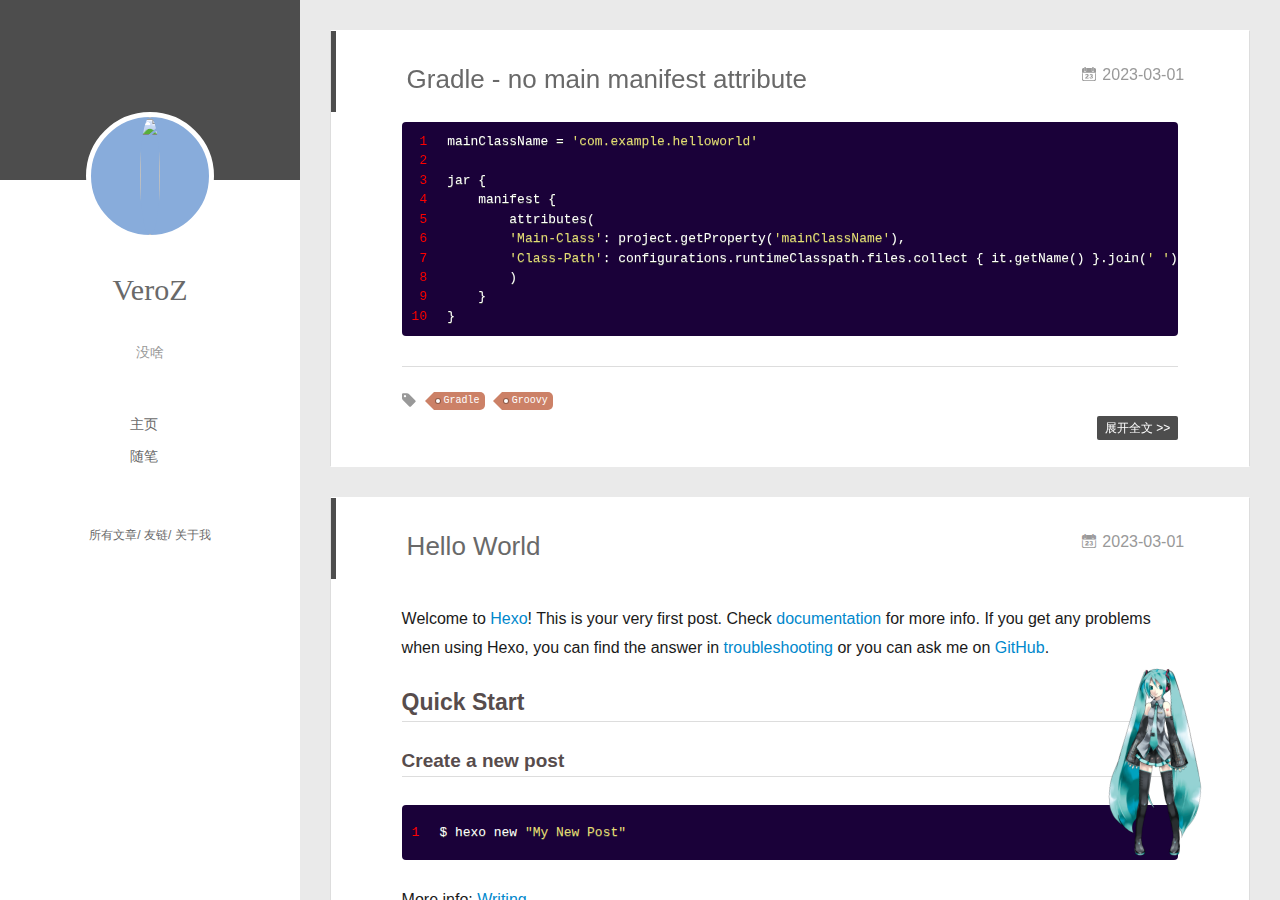
==== commit 08efc33c: "Site updated: 2023-03-01 14:38:07" ====
--- a/index.html
+++ b/index.html
@@ -6,8 +6,14 @@
   <meta name="renderer" content="webkit">
   <meta http-equiv="X-UA-Compatible" content="IE=edge" >
   <link rel="dns-prefetch" href="https://verz1.github.io">
-  <title>VeroZ&#39;s Blog - 没啥</title>
+  <title>VeroZ&#39;s Blog</title>
+  <meta name="generator" content="hexo-theme-yilia-plus">
   <meta name="viewport" content="width=device-width, initial-scale=1, maximum-scale=1">
+  
+    
+    <!-- <meta name="keywords" content="VeroZ,Blog">
+    <meta name="description" content=""> -->
+  
   <meta property="og:type" content="website">
 <meta property="og:title" content="VeroZ&#39;s Blog">
 <meta property="og:url" content="https://verz1.github.io/index.html">
@@ -22,9 +28,12 @@
   
     <link rel="icon" href="/favicon.png">
   
-  <link rel="stylesheet" type="text/css" href="/./main.0cf68a.css">
+  
+    <link rel="apple-touch-icon" href="/apple-touch-icon-180x180.png">
+  
+  <link rel="stylesheet" type="text/css" href="/./main.a5fda8.css">
   <style type="text/css">
-  
+    
     #container.show {
       background: linear-gradient(200deg,#a0cfe4,#e8c37e);
     }
@@ -33,58 +42,76 @@
 
   
 
-<meta name="generator" content="Hexo 6.3.0"></head>
+  
+    
+ 	  <script src="/lib/clickLove.js"></script>
+  
+  
+
+
+  
+    <script src="/lib/pace.min.js"></script>
+    <link href="//cdn.bootcss.com/pace/1.0.2/themes/blue/pace-theme-flash.css" rel="stylesheet">
+  
+
+</head>
 
 <body>
   <div id="container" q-class="show:isCtnShow">
     <canvas id="anm-canvas" class="anm-canvas"></canvas>
     <div class="left-col" q-class="show:isShow">
       
-<div class="overlay" style="background: #4d4d4d"></div>
+
+
+<div class="overlay" style="background: #4d4d4d;"></div>
 <div class="intrude-less">
 	<header id="header" class="inner">
 		<a href="/" class="profilepic">
 			<img src="https://avatars.githubusercontent.com/u/7752424" class="js-avatar">
 		</a>
 		<hgroup>
-		  <h1 class="header-author"><a href="/"></a></h1>
+			<h1 class="header-author"><a href="/">VeroZ</a></h1>
 		</hgroup>
 		
+		<p class="header-subtitle">没啥</p>
+		
 
 		<nav class="header-menu">
 			<ul>
 			
-				<li><a href="/">主页</a></li>
-	        
-				<li><a href="/tags/%E9%9A%8F%E7%AC%94/">随笔</a></li>
-	        
+				<li><a href="/" target="_blank">主页</a></li>
+			
+				<li><a href="/tags/uncategorized/" target="_blank">随笔</a></li>
+			
 			</ul>
 		</nav>
 		<nav class="header-smart-menu">
-    		
-    			
-    			<a q-on="click: openSlider(e, 'innerArchive')" href="javascript:void(0)">所有文章</a>
-    			
-            
-    			
-    			<a q-on="click: openSlider(e, 'friends')" href="javascript:void(0)">友链</a>
-    			
-            
-    			
-    			<a q-on="click: openSlider(e, 'aboutme')" href="javascript:void(0)">关于我</a>
-    			
-            
+			
+				
+					<a q-on="click: openSlider(e, 'innerArchive')" href="javascript:void(0)">所有文章</a>
+				
+			
+				
+					<a q-on="click: openSlider(e, 'friends')" href="javascript:void(0)">友链</a>
+				
+			
+				
+					<a q-on="click: openSlider(e, 'aboutme')" href="javascript:void(0)">关于我</a>
+				
+			
 		</nav>
 		<nav class="header-nav">
 			<div class="social">
 				
 			</div>
+		
 		</nav>
 	</header>		
 </div>
 
     </div>
     <div class="mid-col" q-class="show:isShow,hide:isShow|isFalse">
+      
       
 <nav id="mobile-nav">
   	<div class="overlay js-overlay" style="background: #4d4d4d"></div>
@@ -94,11 +121,15 @@
 	<div class="intrude-less">
 		<header id="header" class="inner">
 			<div class="profilepic">
-				<img src="https://avatars.githubusercontent.com/u/7752424" class="js-avatar">
+				<a href="/">
+					<img src="https://avatars.githubusercontent.com/u/7752424" class="js-avatar">
+				</a>
 			</div>
 			<hgroup>
-			  <h1 class="header-author js-header-author"></h1>
+			  <h1 class="header-author js-header-author">VeroZ</h1>
 			</hgroup>
+			
+			<p class="header-subtitle"><i class="icon icon-quo-left"></i>没啥<i class="icon icon-quo-right"></i></p>
 			
 			
 			
@@ -120,7 +151,7 @@
 				
 					<li style="width: 50%"><a href="/">主页</a></li>
 		        
-					<li style="width: 50%"><a href="/tags/%E9%9A%8F%E7%AC%94/">随笔</a></li>
+					<li style="width: 50%"><a href="/tags/uncategorized/">随笔</a></li>
 		        
 				</ul>
 			</nav>
@@ -132,50 +163,79 @@
       <div id="wrapper" class="body-wrap">
         <div class="menu-l">
           <div class="canvas-wrap">
-            <canvas data-colors="#eaeaea" data-sectionHeight="100" data-contentId="js-content" id="myCanvas1" class="anm-canvas"></canvas>
+            <canvas data-colors="#eaeaea" data-sectionHeight="100" data-contentId="js-content" id="myCanvas1"
+              class="anm-canvas"></canvas>
           </div>
           <div id="js-content" class="content-ll">
             
+
   
     <article id="post-Gradle-no-main-manifest-attribute" class="article article-type-post  article-index" itemscope itemprop="blogPost">
   <div class="article-inner">
     
       <header class="article-header">
-        
+  
   
     <h1 itemprop="name">
-      <a class="article-title" href="/2023/03/01/Gradle-no-main-manifest-attribute/">Gradle - no main manifest attribute</a>
+	
+	  <a class="article-title" href="/2023/03/01/Gradle-no-main-manifest-attribute/" target="_blank">Gradle - no main manifest attribute</a>
+  
     </h1>
   
 
-        
-        <a href="/2023/03/01/Gradle-no-main-manifest-attribute/" class="archive-article-date">
-  	<time datetime="2023-03-01T02:39:30.000Z" itemprop="datePublished"><i class="icon-calendar icon"></i>2023-03-01</time>
+
+  
+  
+<a href="/2023/03/01/Gradle-no-main-manifest-attribute/" class="archive-article-date">
+        <time datetime="2023-03-01T02:39:30.000Z" itemprop="datePublished"><i class="icon-calendar icon"></i>2023-03-01</time>
 </a>
-        
-      </header>
-    
-    <div class="article-entry" itemprop="articleBody">
-      
-        <figure class="highlight groovy"><table><tr><td class="gutter"><pre><span class="line">1</span><br><span class="line">2</span><br><span class="line">3</span><br><span class="line">4</span><br><span class="line">5</span><br><span class="line">6</span><br><span class="line">7</span><br><span class="line">8</span><br><span class="line">9</span><br><span class="line">10</span><br></pre></td><td class="code"><pre><span class="line">mainClassName = <span class="string">&#x27;com.example.helloworld&#x27;</span></span><br><span class="line"></span><br><span class="line">jar &#123;</span><br><span class="line">    manifest &#123;</span><br><span class="line">        attributes(</span><br><span class="line">        <span class="string">&#x27;Main-Class&#x27;</span>: project.getProperty(<span class="string">&#x27;mainClassName&#x27;</span>),</span><br><span class="line">        <span class="string">&#x27;Class-Path&#x27;</span>: configurations.runtimeClasspath.files.collect &#123; it.getName() &#125;.join(<span class="string">&#x27; &#x27;</span>)</span><br><span class="line">        )</span><br><span class="line">    &#125;</span><br><span class="line">&#125;</span><br></pre></td></tr></table></figure>
-      
-
-      
-    </div>
-    <div class="article-info article-info-index">
-      
-      
-      
-
-      
-        <p class="article-more-link">
-          <a class="article-more-a" href="/2023/03/01/Gradle-no-main-manifest-attribute/">展开全文 >></a>
-        </p>
-      
-
-      
-      <div class="clearfix"></div>
-    </div>
+
+  
+  
+    
+
+  
+  </header>
+  
+  <div class="article-entry" itemprop="articleBody">
+    
+    <figure class="highlight groovy"><table><tr><td class="gutter"><pre><span class="line">1</span><br><span class="line">2</span><br><span class="line">3</span><br><span class="line">4</span><br><span class="line">5</span><br><span class="line">6</span><br><span class="line">7</span><br><span class="line">8</span><br><span class="line">9</span><br><span class="line">10</span><br></pre></td><td class="code"><pre><span class="line">mainClassName = <span class="string">&#x27;com.example.helloworld&#x27;</span></span><br><span class="line"></span><br><span class="line">jar &#123;</span><br><span class="line">    manifest &#123;</span><br><span class="line">        attributes(</span><br><span class="line">        <span class="string">&#x27;Main-Class&#x27;</span>: project.getProperty(<span class="string">&#x27;mainClassName&#x27;</span>),</span><br><span class="line">        <span class="string">&#x27;Class-Path&#x27;</span>: configurations.runtimeClasspath.files.collect &#123; it.getName() &#125;.join(<span class="string">&#x27; &#x27;</span>)</span><br><span class="line">        )</span><br><span class="line">    &#125;</span><br><span class="line">&#125;</span><br></pre></td></tr></table></figure>
+    
+
+    
+
+    
+
+  </div>
+  <div class="article-info article-info-index">
+    
+    
+	<div class="article-tag tagcloud">
+		<i class="icon-price-tags icon"></i>
+		<ul class="article-tag-list">
+			 
+        		<li class="article-tag-list-item">
+        			<a href="javascript:void(0)" class="js-tag article-tag-list-link color2">Gradle</a>
+        		</li>
+      		 
+        		<li class="article-tag-list-item">
+        			<a href="javascript:void(0)" class="js-tag article-tag-list-link color2">Groovy</a>
+        		</li>
+      		
+		</ul>
+	</div>
+
+    
+
+    
+    <p class="article-more-link">
+      <a class="article-more-a" href="/2023/03/01/Gradle-no-main-manifest-attribute/">展开全文 >></a>
+    </p>
+    
+
+    
+    <div class="clearfix"></div>
+  </div>
   </div>
 </article>
 
@@ -203,23 +263,32 @@
   <div class="article-inner">
     
       <header class="article-header">
-        
+  
   
     <h1 itemprop="name">
-      <a class="article-title" href="/2023/03/01/hello-world/">Hello World</a>
+	
+	  <a class="article-title" href="/2023/03/01/hello-world/" target="_blank">Hello World</a>
+  
     </h1>
   
 
-        
-        <a href="/2023/03/01/hello-world/" class="archive-article-date">
-  	<time datetime="2023-03-01T02:21:22.347Z" itemprop="datePublished"><i class="icon-calendar icon"></i>2023-03-01</time>
+
+  
+  
+<a href="/2023/03/01/hello-world/" class="archive-article-date">
+        <time datetime="2023-03-01T02:21:22.347Z" itemprop="datePublished"><i class="icon-calendar icon"></i>2023-03-01</time>
 </a>
-        
-      </header>
-    
-    <div class="article-entry" itemprop="articleBody">
-      
-        <p>Welcome to <a target="_blank" rel="noopener" href="https://hexo.io/">Hexo</a>! This is your very first post. Check <a target="_blank" rel="noopener" href="https://hexo.io/docs/">documentation</a> for more info. If you get any problems when using Hexo, you can find the answer in <a target="_blank" rel="noopener" href="https://hexo.io/docs/troubleshooting.html">troubleshooting</a> or you can ask me on <a target="_blank" rel="noopener" href="https://github.com/hexojs/hexo/issues">GitHub</a>.</p>
+
+  
+  
+    
+
+  
+  </header>
+  
+  <div class="article-entry" itemprop="articleBody">
+    
+    <p>Welcome to <a target="_blank" rel="noopener" href="https://hexo.io/">Hexo</a>! This is your very first post. Check <a target="_blank" rel="noopener" href="https://hexo.io/docs/">documentation</a> for more info. If you get any problems when using Hexo, you can find the answer in <a target="_blank" rel="noopener" href="https://hexo.io/docs/troubleshooting.html">troubleshooting</a> or you can ask me on <a target="_blank" rel="noopener" href="https://github.com/hexojs/hexo/issues">GitHub</a>.</p>
 <h2 id="Quick-Start"><a href="#Quick-Start" class="headerlink" title="Quick Start"></a>Quick Start</h2><h3 id="Create-a-new-post"><a href="#Create-a-new-post" class="headerlink" title="Create a new post"></a>Create a new post</h3><figure class="highlight bash"><table><tr><td class="gutter"><pre><span class="line">1</span><br></pre></td><td class="code"><pre><span class="line">$ hexo new <span class="string">&quot;My New Post&quot;</span></span><br></pre></td></tr></table></figure>
 
 <p>More info: <a target="_blank" rel="noopener" href="https://hexo.io/docs/writing.html">Writing</a></p>
@@ -233,24 +302,27 @@
 
 <p>More info: <a target="_blank" rel="noopener" href="https://hexo.io/docs/deployment.html">Deployment</a></p>
 
-      
-
-      
-    </div>
-    <div class="article-info article-info-index">
-      
-      
-      
-
-      
-        <p class="article-more-link">
-          <a class="article-more-a" href="/2023/03/01/hello-world/">展开全文 >></a>
-        </p>
-      
-
-      
-      <div class="clearfix"></div>
-    </div>
+    
+
+    
+
+    
+
+  </div>
+  <div class="article-info article-info-index">
+    
+    
+    
+
+    
+    <p class="article-more-link">
+      <a class="article-more-a" href="/2023/03/01/hello-world/">展开全文 >></a>
+    </p>
+    
+
+    
+    <div class="clearfix"></div>
+  </div>
   </div>
 </article>
 
@@ -284,14 +356,32 @@
   <div class="outer">
     <div id="footer-info">
     	<div class="footer-left">
-    		&copy; 2023 VeroZ
+    		&copy; 2019-2023 <a href="https://verz1.github.io/" target="_blank">VeroZ</a>
     	</div>
       	<div class="footer-right">
-      		<a href="http://hexo.io/" target="_blank">Hexo</a>  Theme <a href="https://github.com/litten/hexo-theme-yilia" target="_blank">Yilia</a> by Litten
+			
+			
+      		GitHub:<a href="https://github.com/JoeyBling/hexo-theme-yilia-plus" target="_blank">hexo-theme-yilia-plus</a> by Litten
       	</div>
     </div>
   </div>
+  
+  
+	<script src="/lib/busuanzi.pure.js"></script>
+	
+  
+  
+	
+	<span id="busuanzi_container_site_pv" style="display:none">
+		本站总访问量<span id="busuanzi_value_site_pv"></span>次	
+	        <span class="post-meta-divider" >|</span>
+	</span>
+  	<span id="busuanzi_container_site_uv" style='display:none'>
+  		本站访客数<span id="busuanzi_value_site_uv"></span>人
+  	</span>
+  
 </footer>
+
     </div>
     <script>
 	var yiliaConfig = {
@@ -301,7 +391,7 @@
 		isArchive: false,
 		isTag: false,
 		isCategory: false,
-		open_in_new: false,
+		open_in_new: true,
 		toc_hide_index: true,
 		root: "/",
 		innerArchive: true,
@@ -309,30 +399,32 @@
 	}
 </script>
 
-<script>!function(t){function n(e){if(r[e])return r[e].exports;var i=r[e]={exports:{},id:e,loaded:!1};return t[e].call(i.exports,i,i.exports,n),i.loaded=!0,i.exports}var r={};n.m=t,n.c=r,n.p="./",n(0)}([function(t,n,r){r(195),t.exports=r(191)},function(t,n,r){var e=r(3),i=r(52),o=r(27),u=r(28),c=r(53),f="prototype",a=function(t,n,r){var s,l,h,v,p=t&a.F,d=t&a.G,y=t&a.S,g=t&a.P,b=t&a.B,m=d?e:y?e[n]||(e[n]={}):(e[n]||{})[f],x=d?i:i[n]||(i[n]={}),w=x[f]||(x[f]={});d&&(r=n);for(s in r)l=!p&&m&&void 0!==m[s],h=(l?m:r)[s],v=b&&l?c(h,e):g&&"function"==typeof h?c(Function.call,h):h,m&&u(m,s,h,t&a.U),x[s]!=h&&o(x,s,v),g&&w[s]!=h&&(w[s]=h)};e.core=i,a.F=1,a.G=2,a.S=4,a.P=8,a.B=16,a.W=32,a.U=64,a.R=128,t.exports=a},function(t,n,r){var e=r(6);t.exports=function(t){if(!e(t))throw TypeError(t+" is not an object!");return t}},function(t,n){var r=t.exports="undefined"!=typeof window&&window.Math==Math?window:"undefined"!=typeof self&&self.Math==Math?self:Function("return this")();"number"==typeof __g&&(__g=r)},function(t,n){t.exports=function(t){try{return!!t()}catch(t){return!0}}},function(t,n){var r=t.exports="undefined"!=typeof window&&window.Math==Math?window:"undefined"!=typeof self&&self.Math==Math?self:Function("return this")();"number"==typeof __g&&(__g=r)},function(t,n){t.exports=function(t){return"object"==typeof t?null!==t:"function"==typeof t}},function(t,n,r){var e=r(126)("wks"),i=r(76),o=r(3).Symbol,u="function"==typeof o;(t.exports=function(t){return e[t]||(e[t]=u&&o[t]||(u?o:i)("Symbol."+t))}).store=e},function(t,n){var r={}.hasOwnProperty;t.exports=function(t,n){return r.call(t,n)}},function(t,n,r){var e=r(94),i=r(33);t.exports=function(t){return e(i(t))}},function(t,n,r){t.exports=!r(4)(function(){return 7!=Object.defineProperty({},"a",{get:function(){return 7}}).a})},function(t,n,r){var e=r(2),i=r(167),o=r(50),u=Object.defineProperty;n.f=r(10)?Object.defineProperty:function(t,n,r){if(e(t),n=o(n,!0),e(r),i)try{return u(t,n,r)}catch(t){}if("get"in r||"set"in r)throw TypeError("Accessors not supported!");return"value"in r&&(t[n]=r.value),t}},function(t,n,r){t.exports=!r(18)(function(){return 7!=Object.defineProperty({},"a",{get:function(){return 7}}).a})},function(t,n,r){var e=r(14),i=r(22);t.exports=r(12)?function(t,n,r){return e.f(t,n,i(1,r))}:function(t,n,r){return t[n]=r,t}},function(t,n,r){var e=r(20),i=r(58),o=r(42),u=Object.defineProperty;n.f=r(12)?Object.defineProperty:function(t,n,r){if(e(t),n=o(n,!0),e(r),i)try{return u(t,n,r)}catch(t){}if("get"in r||"set"in r)throw TypeError("Accessors not supported!");return"value"in r&&(t[n]=r.value),t}},function(t,n,r){var e=r(40)("wks"),i=r(23),o=r(5).Symbol,u="function"==typeof o;(t.exports=function(t){return e[t]||(e[t]=u&&o[t]||(u?o:i)("Symbol."+t))}).store=e},function(t,n,r){var e=r(67),i=Math.min;t.exports=function(t){return t>0?i(e(t),9007199254740991):0}},function(t,n,r){var e=r(46);t.exports=function(t){return Object(e(t))}},function(t,n){t.exports=function(t){try{return!!t()}catch(t){return!0}}},function(t,n,r){var e=r(63),i=r(34);t.exports=Object.keys||function(t){return e(t,i)}},function(t,n,r){var e=r(21);t.exports=function(t){if(!e(t))throw TypeError(t+" is not an object!");return t}},function(t,n){t.exports=function(t){return"object"==typeof t?null!==t:"function"==typeof t}},function(t,n){t.exports=function(t,n){return{enumerable:!(1&t),configurable:!(2&t),writable:!(4&t),value:n}}},function(t,n){var r=0,e=Math.random();t.exports=function(t){return"Symbol(".concat(void 0===t?"":t,")_",(++r+e).toString(36))}},function(t,n){var r={}.hasOwnProperty;t.exports=function(t,n){return r.call(t,n)}},function(t,n){var r=t.exports={version:"2.4.0"};"number"==typeof __e&&(__e=r)},function(t,n){t.exports=function(t){if("function"!=typeof t)throw TypeError(t+" is not a function!");return t}},function(t,n,r){var e=r(11),i=r(66);t.exports=r(10)?function(t,n,r){return e.f(t,n,i(1,r))}:function(t,n,r){return t[n]=r,t}},function(t,n,r){var e=r(3),i=r(27),o=r(24),u=r(76)("src"),c="toString",f=Function[c],a=(""+f).split(c);r(52).inspectSource=function(t){return f.call(t)},(t.exports=function(t,n,r,c){var f="function"==typeof r;f&&(o(r,"name")||i(r,"name",n)),t[n]!==r&&(f&&(o(r,u)||i(r,u,t[n]?""+t[n]:a.join(String(n)))),t===e?t[n]=r:c?t[n]?t[n]=r:i(t,n,r):(delete t[n],i(t,n,r)))})(Function.prototype,c,function(){return"function"==typeof this&&this[u]||f.call(this)})},function(t,n,r){var e=r(1),i=r(4),o=r(46),u=function(t,n,r,e){var i=String(o(t)),u="<"+n;return""!==r&&(u+=" "+r+'="'+String(e).replace(/"/g,"&quot;")+'"'),u+">"+i+"</"+n+">"};t.exports=function(t,n){var r={};r[t]=n(u),e(e.P+e.F*i(function(){var n=""[t]('"');return n!==n.toLowerCase()||n.split('"').length>3}),"String",r)}},function(t,n,r){var e=r(115),i=r(46);t.exports=function(t){return e(i(t))}},function(t,n,r){var e=r(116),i=r(66),o=r(30),u=r(50),c=r(24),f=r(167),a=Object.getOwnPropertyDescriptor;n.f=r(10)?a:function(t,n){if(t=o(t),n=u(n,!0),f)try{return a(t,n)}catch(t){}if(c(t,n))return i(!e.f.call(t,n),t[n])}},function(t,n,r){var e=r(24),i=r(17),o=r(145)("IE_PROTO"),u=Object.prototype;t.exports=Object.getPrototypeOf||function(t){return t=i(t),e(t,o)?t[o]:"function"==typeof t.constructor&&t instanceof t.constructor?t.constructor.prototype:t instanceof Object?u:null}},function(t,n){t.exports=function(t){if(void 0==t)throw TypeError("Can't call method on  "+t);return t}},function(t,n){t.exports="constructor,hasOwnProperty,isPrototypeOf,propertyIsEnumerable,toLocaleString,toString,valueOf".split(",")},function(t,n){t.exports={}},function(t,n){t.exports=!0},function(t,n){n.f={}.propertyIsEnumerable},function(t,n,r){var e=r(14).f,i=r(8),o=r(15)("toStringTag");t.exports=function(t,n,r){t&&!i(t=r?t:t.prototype,o)&&e(t,o,{configurable:!0,value:n})}},function(t,n,r){var e=r(40)("keys"),i=r(23);t.exports=function(t){return e[t]||(e[t]=i(t))}},function(t,n,r){var e=r(5),i="__core-js_shared__",o=e[i]||(e[i]={});t.exports=function(t){return o[t]||(o[t]={})}},function(t,n){var r=Math.ceil,e=Math.floor;t.exports=function(t){return isNaN(t=+t)?0:(t>0?e:r)(t)}},function(t,n,r){var e=r(21);t.exports=function(t,n){if(!e(t))return t;var r,i;if(n&&"function"==typeof(r=t.toString)&&!e(i=r.call(t)))return i;if("function"==typeof(r=t.valueOf)&&!e(i=r.call(t)))return i;if(!n&&"function"==typeof(r=t.toString)&&!e(i=r.call(t)))return i;throw TypeError("Can't convert object to primitive value")}},function(t,n,r){var e=r(5),i=r(25),o=r(36),u=r(44),c=r(14).f;t.exports=function(t){var n=i.Symbol||(i.Symbol=o?{}:e.Symbol||{});"_"==t.charAt(0)||t in n||c(n,t,{value:u.f(t)})}},function(t,n,r){n.f=r(15)},function(t,n){var r={}.toString;t.exports=function(t){return r.call(t).slice(8,-1)}},function(t,n){t.exports=function(t){if(void 0==t)throw TypeError("Can't call method on  "+t);return t}},function(t,n,r){var e=r(4);t.exports=function(t,n){return!!t&&e(function(){n?t.call(null,function(){},1):t.call(null)})}},function(t,n,r){var e=r(53),i=r(115),o=r(17),u=r(16),c=r(203);t.exports=function(t,n){var r=1==t,f=2==t,a=3==t,s=4==t,l=6==t,h=5==t||l,v=n||c;return function(n,c,p){for(var d,y,g=o(n),b=i(g),m=e(c,p,3),x=u(b.length),w=0,S=r?v(n,x):f?v(n,0):void 0;x>w;w++)if((h||w in b)&&(d=b[w],y=m(d,w,g),t))if(r)S[w]=y;else if(y)switch(t){case 3:return!0;case 5:return d;case 6:return w;case 2:S.push(d)}else if(s)return!1;return l?-1:a||s?s:S}}},function(t,n,r){var e=r(1),i=r(52),o=r(4);t.exports=function(t,n){var r=(i.Object||{})[t]||Object[t],u={};u[t]=n(r),e(e.S+e.F*o(function(){r(1)}),"Object",u)}},function(t,n,r){var e=r(6);t.exports=function(t,n){if(!e(t))return t;var r,i;if(n&&"function"==typeof(r=t.toString)&&!e(i=r.call(t)))return i;if("function"==typeof(r=t.valueOf)&&!e(i=r.call(t)))return i;if(!n&&"function"==typeof(r=t.toString)&&!e(i=r.call(t)))return i;throw TypeError("Can't convert object to primitive value")}},function(t,n,r){var e=r(5),i=r(25),o=r(91),u=r(13),c="prototype",f=function(t,n,r){var a,s,l,h=t&f.F,v=t&f.G,p=t&f.S,d=t&f.P,y=t&f.B,g=t&f.W,b=v?i:i[n]||(i[n]={}),m=b[c],x=v?e:p?e[n]:(e[n]||{})[c];v&&(r=n);for(a in r)(s=!h&&x&&void 0!==x[a])&&a in b||(l=s?x[a]:r[a],b[a]=v&&"function"!=typeof x[a]?r[a]:y&&s?o(l,e):g&&x[a]==l?function(t){var n=function(n,r,e){if(this instanceof t){switch(arguments.length){case 0:return new t;case 1:return new t(n);case 2:return new t(n,r)}return new t(n,r,e)}return t.apply(this,arguments)};return n[c]=t[c],n}(l):d&&"function"==typeof l?o(Function.call,l):l,d&&((b.virtual||(b.virtual={}))[a]=l,t&f.R&&m&&!m[a]&&u(m,a,l)))};f.F=1,f.G=2,f.S=4,f.P=8,f.B=16,f.W=32,f.U=64,f.R=128,t.exports=f},function(t,n){var r=t.exports={version:"2.4.0"};"number"==typeof __e&&(__e=r)},function(t,n,r){var e=r(26);t.exports=function(t,n,r){if(e(t),void 0===n)return t;switch(r){case 1:return function(r){return t.call(n,r)};case 2:return function(r,e){return t.call(n,r,e)};case 3:return function(r,e,i){return t.call(n,r,e,i)}}return function(){return t.apply(n,arguments)}}},function(t,n,r){var e=r(183),i=r(1),o=r(126)("metadata"),u=o.store||(o.store=new(r(186))),c=function(t,n,r){var i=u.get(t);if(!i){if(!r)return;u.set(t,i=new e)}var o=i.get(n);if(!o){if(!r)return;i.set(n,o=new e)}return o},f=function(t,n,r){var e=c(n,r,!1);return void 0!==e&&e.has(t)},a=function(t,n,r){var e=c(n,r,!1);return void 0===e?void 0:e.get(t)},s=function(t,n,r,e){c(r,e,!0).set(t,n)},l=function(t,n){var r=c(t,n,!1),e=[];return r&&r.forEach(function(t,n){e.push(n)}),e},h=function(t){return void 0===t||"symbol"==typeof t?t:String(t)},v=function(t){i(i.S,"Reflect",t)};t.exports={store:u,map:c,has:f,get:a,set:s,keys:l,key:h,exp:v}},function(t,n,r){"use strict";if(r(10)){var e=r(69),i=r(3),o=r(4),u=r(1),c=r(127),f=r(152),a=r(53),s=r(68),l=r(66),h=r(27),v=r(73),p=r(67),d=r(16),y=r(75),g=r(50),b=r(24),m=r(180),x=r(114),w=r(6),S=r(17),_=r(137),O=r(70),E=r(32),P=r(71).f,j=r(154),F=r(76),M=r(7),A=r(48),N=r(117),T=r(146),I=r(155),k=r(80),L=r(123),R=r(74),C=r(130),D=r(160),U=r(11),W=r(31),G=U.f,B=W.f,V=i.RangeError,z=i.TypeError,q=i.Uint8Array,K="ArrayBuffer",J="Shared"+K,Y="BYTES_PER_ELEMENT",H="prototype",$=Array[H],X=f.ArrayBuffer,Q=f.DataView,Z=A(0),tt=A(2),nt=A(3),rt=A(4),et=A(5),it=A(6),ot=N(!0),ut=N(!1),ct=I.values,ft=I.keys,at=I.entries,st=$.lastIndexOf,lt=$.reduce,ht=$.reduceRight,vt=$.join,pt=$.sort,dt=$.slice,yt=$.toString,gt=$.toLocaleString,bt=M("iterator"),mt=M("toStringTag"),xt=F("typed_constructor"),wt=F("def_constructor"),St=c.CONSTR,_t=c.TYPED,Ot=c.VIEW,Et="Wrong length!",Pt=A(1,function(t,n){return Tt(T(t,t[wt]),n)}),jt=o(function(){return 1===new q(new Uint16Array([1]).buffer)[0]}),Ft=!!q&&!!q[H].set&&o(function(){new q(1).set({})}),Mt=function(t,n){if(void 0===t)throw z(Et);var r=+t,e=d(t);if(n&&!m(r,e))throw V(Et);return e},At=function(t,n){var r=p(t);if(r<0||r%n)throw V("Wrong offset!");return r},Nt=function(t){if(w(t)&&_t in t)return t;throw z(t+" is not a typed array!")},Tt=function(t,n){if(!(w(t)&&xt in t))throw z("It is not a typed array constructor!");return new t(n)},It=function(t,n){return kt(T(t,t[wt]),n)},kt=function(t,n){for(var r=0,e=n.length,i=Tt(t,e);e>r;)i[r]=n[r++];return i},Lt=function(t,n,r){G(t,n,{get:function(){return this._d[r]}})},Rt=function(t){var n,r,e,i,o,u,c=S(t),f=arguments.length,s=f>1?arguments[1]:void 0,l=void 0!==s,h=j(c);if(void 0!=h&&!_(h)){for(u=h.call(c),e=[],n=0;!(o=u.next()).done;n++)e.push(o.value);c=e}for(l&&f>2&&(s=a(s,arguments[2],2)),n=0,r=d(c.length),i=Tt(this,r);r>n;n++)i[n]=l?s(c[n],n):c[n];return i},Ct=function(){for(var t=0,n=arguments.length,r=Tt(this,n);n>t;)r[t]=arguments[t++];return r},Dt=!!q&&o(function(){gt.call(new q(1))}),Ut=function(){return gt.apply(Dt?dt.call(Nt(this)):Nt(this),arguments)},Wt={copyWithin:function(t,n){return D.call(Nt(this),t,n,arguments.length>2?arguments[2]:void 0)},every:function(t){return rt(Nt(this),t,arguments.length>1?arguments[1]:void 0)},fill:function(t){return C.apply(Nt(this),arguments)},filter:function(t){return It(this,tt(Nt(this),t,arguments.length>1?arguments[1]:void 0))},find:function(t){return et(Nt(this),t,arguments.length>1?arguments[1]:void 0)},findIndex:function(t){return it(Nt(this),t,arguments.length>1?arguments[1]:void 0)},forEach:function(t){Z(Nt(this),t,arguments.length>1?arguments[1]:void 0)},indexOf:function(t){return ut(Nt(this),t,arguments.length>1?arguments[1]:void 0)},includes:function(t){return ot(Nt(this),t,arguments.length>1?arguments[1]:void 0)},join:function(t){return vt.apply(Nt(this),arguments)},lastIndexOf:function(t){return st.apply(Nt(this),arguments)},map:function(t){return Pt(Nt(this),t,arguments.length>1?arguments[1]:void 0)},reduce:function(t){return lt.apply(Nt(this),arguments)},reduceRight:function(t){return ht.apply(Nt(this),arguments)},reverse:function(){for(var t,n=this,r=Nt(n).length,e=Math.floor(r/2),i=0;i<e;)t=n[i],n[i++]=n[--r],n[r]=t;return n},some:function(t){return nt(Nt(this),t,arguments.length>1?arguments[1]:void 0)},sort:function(t){return pt.call(Nt(this),t)},subarray:function(t,n){var r=Nt(this),e=r.length,i=y(t,e);return new(T(r,r[wt]))(r.buffer,r.byteOffset+i*r.BYTES_PER_ELEMENT,d((void 0===n?e:y(n,e))-i))}},Gt=function(t,n){return It(this,dt.call(Nt(this),t,n))},Bt=function(t){Nt(this);var n=At(arguments[1],1),r=this.length,e=S(t),i=d(e.length),o=0;if(i+n>r)throw V(Et);for(;o<i;)this[n+o]=e[o++]},Vt={entries:function(){return at.call(Nt(this))},keys:function(){return ft.call(Nt(this))},values:function(){return ct.call(Nt(this))}},zt=function(t,n){return w(t)&&t[_t]&&"symbol"!=typeof n&&n in t&&String(+n)==String(n)},qt=function(t,n){return zt(t,n=g(n,!0))?l(2,t[n]):B(t,n)},Kt=function(t,n,r){return!(zt(t,n=g(n,!0))&&w(r)&&b(r,"value"))||b(r,"get")||b(r,"set")||r.configurable||b(r,"writable")&&!r.writable||b(r,"enumerable")&&!r.enumerable?G(t,n,r):(t[n]=r.value,t)};St||(W.f=qt,U.f=Kt),u(u.S+u.F*!St,"Object",{getOwnPropertyDescriptor:qt,defineProperty:Kt}),o(function(){yt.call({})})&&(yt=gt=function(){return vt.call(this)});var Jt=v({},Wt);v(Jt,Vt),h(Jt,bt,Vt.values),v(Jt,{slice:Gt,set:Bt,constructor:function(){},toString:yt,toLocaleString:Ut}),Lt(Jt,"buffer","b"),Lt(Jt,"byteOffset","o"),Lt(Jt,"byteLength","l"),Lt(Jt,"length","e"),G(Jt,mt,{get:function(){return this[_t]}}),t.exports=function(t,n,r,f){f=!!f;var a=t+(f?"Clamped":"")+"Array",l="Uint8Array"!=a,v="get"+t,p="set"+t,y=i[a],g=y||{},b=y&&E(y),m=!y||!c.ABV,S={},_=y&&y[H],j=function(t,r){var e=t._d;return e.v[v](r*n+e.o,jt)},F=function(t,r,e){var i=t._d;f&&(e=(e=Math.round(e))<0?0:e>255?255:255&e),i.v[p](r*n+i.o,e,jt)},M=function(t,n){G(t,n,{get:function(){return j(this,n)},set:function(t){return F(this,n,t)},enumerable:!0})};m?(y=r(function(t,r,e,i){s(t,y,a,"_d");var o,u,c,f,l=0,v=0;if(w(r)){if(!(r instanceof X||(f=x(r))==K||f==J))return _t in r?kt(y,r):Rt.call(y,r);o=r,v=At(e,n);var p=r.byteLength;if(void 0===i){if(p%n)throw V(Et);if((u=p-v)<0)throw V(Et)}else if((u=d(i)*n)+v>p)throw V(Et);c=u/n}else c=Mt(r,!0),u=c*n,o=new X(u);for(h(t,"_d",{b:o,o:v,l:u,e:c,v:new Q(o)});l<c;)M(t,l++)}),_=y[H]=O(Jt),h(_,"constructor",y)):L(function(t){new y(null),new y(t)},!0)||(y=r(function(t,r,e,i){s(t,y,a);var o;return w(r)?r instanceof X||(o=x(r))==K||o==J?void 0!==i?new g(r,At(e,n),i):void 0!==e?new g(r,At(e,n)):new g(r):_t in r?kt(y,r):Rt.call(y,r):new g(Mt(r,l))}),Z(b!==Function.prototype?P(g).concat(P(b)):P(g),function(t){t in y||h(y,t,g[t])}),y[H]=_,e||(_.constructor=y));var A=_[bt],N=!!A&&("values"==A.name||void 0==A.name),T=Vt.values;h(y,xt,!0),h(_,_t,a),h(_,Ot,!0),h(_,wt,y),(f?new y(1)[mt]==a:mt in _)||G(_,mt,{get:function(){return a}}),S[a]=y,u(u.G+u.W+u.F*(y!=g),S),u(u.S,a,{BYTES_PER_ELEMENT:n,from:Rt,of:Ct}),Y in _||h(_,Y,n),u(u.P,a,Wt),R(a),u(u.P+u.F*Ft,a,{set:Bt}),u(u.P+u.F*!N,a,Vt),u(u.P+u.F*(_.toString!=yt),a,{toString:yt}),u(u.P+u.F*o(function(){new y(1).slice()}),a,{slice:Gt}),u(u.P+u.F*(o(function(){return[1,2].toLocaleString()!=new y([1,2]).toLocaleString()})||!o(function(){_.toLocaleString.call([1,2])})),a,{toLocaleString:Ut}),k[a]=N?A:T,e||N||h(_,bt,T)}}else t.exports=function(){}},function(t,n){var r={}.toString;t.exports=function(t){return r.call(t).slice(8,-1)}},function(t,n,r){var e=r(21),i=r(5).document,o=e(i)&&e(i.createElement);t.exports=function(t){return o?i.createElement(t):{}}},function(t,n,r){t.exports=!r(12)&&!r(18)(function(){return 7!=Object.defineProperty(r(57)("div"),"a",{get:function(){return 7}}).a})},function(t,n,r){"use strict";var e=r(36),i=r(51),o=r(64),u=r(13),c=r(8),f=r(35),a=r(96),s=r(38),l=r(103),h=r(15)("iterator"),v=!([].keys&&"next"in[].keys()),p="keys",d="values",y=function(){return this};t.exports=function(t,n,r,g,b,m,x){a(r,n,g);var w,S,_,O=function(t){if(!v&&t in F)return F[t];switch(t){case p:case d:return function(){return new r(this,t)}}return function(){return new r(this,t)}},E=n+" Iterator",P=b==d,j=!1,F=t.prototype,M=F[h]||F["@@iterator"]||b&&F[b],A=M||O(b),N=b?P?O("entries"):A:void 0,T="Array"==n?F.entries||M:M;if(T&&(_=l(T.call(new t)))!==Object.prototype&&(s(_,E,!0),e||c(_,h)||u(_,h,y)),P&&M&&M.name!==d&&(j=!0,A=function(){return M.call(this)}),e&&!x||!v&&!j&&F[h]||u(F,h,A),f[n]=A,f[E]=y,b)if(w={values:P?A:O(d),keys:m?A:O(p),entries:N},x)for(S in w)S in F||o(F,S,w[S]);else i(i.P+i.F*(v||j),n,w);return w}},function(t,n,r){var e=r(20),i=r(100),o=r(34),u=r(39)("IE_PROTO"),c=function(){},f="prototype",a=function(){var t,n=r(57)("iframe"),e=o.length;for(n.style.display="none",r(93).appendChild(n),n.src="javascript:",t=n.contentWindow.document,t.open(),t.write("<script>document.F=Object<\/script>"),t.close(),a=t.F;e--;)delete a[f][o[e]];return a()};t.exports=Object.create||function(t,n){var r;return null!==t?(c[f]=e(t),r=new c,c[f]=null,r[u]=t):r=a(),void 0===n?r:i(r,n)}},function(t,n,r){var e=r(63),i=r(34).concat("length","prototype");n.f=Object.getOwnPropertyNames||function(t){return e(t,i)}},function(t,n){n.f=Object.getOwnPropertySymbols},function(t,n,r){var e=r(8),i=r(9),o=r(90)(!1),u=r(39)("IE_PROTO");t.exports=function(t,n){var r,c=i(t),f=0,a=[];for(r in c)r!=u&&e(c,r)&&a.push(r);for(;n.length>f;)e(c,r=n[f++])&&(~o(a,r)||a.push(r));return a}},function(t,n,r){t.exports=r(13)},function(t,n,r){var e=r(76)("meta"),i=r(6),o=r(24),u=r(11).f,c=0,f=Object.isExtensible||function(){return!0},a=!r(4)(function(){return f(Object.preventExtensions({}))}),s=function(t){u(t,e,{value:{i:"O"+ ++c,w:{}}})},l=function(t,n){if(!i(t))return"symbol"==typeof t?t:("string"==typeof t?"S":"P")+t;if(!o(t,e)){if(!f(t))return"F";if(!n)return"E";s(t)}return t[e].i},h=function(t,n){if(!o(t,e)){if(!f(t))return!0;if(!n)return!1;s(t)}return t[e].w},v=function(t){return a&&p.NEED&&f(t)&&!o(t,e)&&s(t),t},p=t.exports={KEY:e,NEED:!1,fastKey:l,getWeak:h,onFreeze:v}},function(t,n){t.exports=function(t,n){return{enumerable:!(1&t),configurable:!(2&t),writable:!(4&t),value:n}}},function(t,n){var r=Math.ceil,e=Math.floor;t.exports=function(t){return isNaN(t=+t)?0:(t>0?e:r)(t)}},function(t,n){t.exports=function(t,n,r,e){if(!(t instanceof n)||void 0!==e&&e in t)throw TypeError(r+": incorrect invocation!");return t}},function(t,n){t.exports=!1},function(t,n,r){var e=r(2),i=r(173),o=r(133),u=r(145)("IE_PROTO"),c=function(){},f="prototype",a=function(){var t,n=r(132)("iframe"),e=o.length;for(n.style.display="none",r(135).appendChild(n),n.src="javascript:",t=n.contentWindow.document,t.open(),t.write("<script>document.F=Object<\/script>"),t.close(),a=t.F;e--;)delete a[f][o[e]];return a()};t.exports=Object.create||function(t,n){var r;return null!==t?(c[f]=e(t),r=new c,c[f]=null,r[u]=t):r=a(),void 0===n?r:i(r,n)}},function(t,n,r){var e=r(175),i=r(133).concat("length","prototype");n.f=Object.getOwnPropertyNames||function(t){return e(t,i)}},function(t,n,r){var e=r(175),i=r(133);t.exports=Object.keys||function(t){return e(t,i)}},function(t,n,r){var e=r(28);t.exports=function(t,n,r){for(var i in n)e(t,i,n[i],r);return t}},function(t,n,r){"use strict";var e=r(3),i=r(11),o=r(10),u=r(7)("species");t.exports=function(t){var n=e[t];o&&n&&!n[u]&&i.f(n,u,{configurable:!0,get:function(){return this}})}},function(t,n,r){var e=r(67),i=Math.max,o=Math.min;t.exports=function(t,n){return t=e(t),t<0?i(t+n,0):o(t,n)}},function(t,n){var r=0,e=Math.random();t.exports=function(t){return"Symbol(".concat(void 0===t?"":t,")_",(++r+e).toString(36))}},function(t,n,r){var e=r(33);t.exports=function(t){return Object(e(t))}},function(t,n,r){var e=r(7)("unscopables"),i=Array.prototype;void 0==i[e]&&r(27)(i,e,{}),t.exports=function(t){i[e][t]=!0}},function(t,n,r){var e=r(53),i=r(169),o=r(137),u=r(2),c=r(16),f=r(154),a={},s={},n=t.exports=function(t,n,r,l,h){var v,p,d,y,g=h?function(){return t}:f(t),b=e(r,l,n?2:1),m=0;if("function"!=typeof g)throw TypeError(t+" is not iterable!");if(o(g)){for(v=c(t.length);v>m;m++)if((y=n?b(u(p=t[m])[0],p[1]):b(t[m]))===a||y===s)return y}else for(d=g.call(t);!(p=d.next()).done;)if((y=i(d,b,p.value,n))===a||y===s)return y};n.BREAK=a,n.RETURN=s},function(t,n){t.exports={}},function(t,n,r){var e=r(11).f,i=r(24),o=r(7)("toStringTag");t.exports=function(t,n,r){t&&!i(t=r?t:t.prototype,o)&&e(t,o,{configurable:!0,value:n})}},function(t,n,r){var e=r(1),i=r(46),o=r(4),u=r(150),c="["+u+"]",f="​-",a=RegExp("^"+c+c+"*"),s=RegExp(c+c+"*$"),l=function(t,n,r){var i={},c=o(function(){return!!u[t]()||f[t]()!=f}),a=i[t]=c?n(h):u[t];r&&(i[r]=a),e(e.P+e.F*c,"String",i)},h=l.trim=function(t,n){return t=String(i(t)),1&n&&(t=t.replace(a,"")),2&n&&(t=t.replace(s,"")),t};t.exports=l},function(t,n,r){t.exports={default:r(86),__esModule:!0}},function(t,n,r){t.exports={default:r(87),__esModule:!0}},function(t,n,r){"use strict";function e(t){return t&&t.__esModule?t:{default:t}}n.__esModule=!0;var i=r(84),o=e(i),u=r(83),c=e(u),f="function"==typeof c.default&&"symbol"==typeof o.default?function(t){return typeof t}:function(t){return t&&"function"==typeof c.default&&t.constructor===c.default&&t!==c.default.prototype?"symbol":typeof t};n.default="function"==typeof c.default&&"symbol"===f(o.default)?function(t){return void 0===t?"undefined":f(t)}:function(t){return t&&"function"==typeof c.default&&t.constructor===c.default&&t!==c.default.prototype?"symbol":void 0===t?"undefined":f(t)}},function(t,n,r){r(110),r(108),r(111),r(112),t.exports=r(25).Symbol},function(t,n,r){r(109),r(113),t.exports=r(44).f("iterator")},function(t,n){t.exports=function(t){if("function"!=typeof t)throw TypeError(t+" is not a function!");return t}},function(t,n){t.exports=function(){}},function(t,n,r){var e=r(9),i=r(106),o=r(105);t.exports=function(t){return function(n,r,u){var c,f=e(n),a=i(f.length),s=o(u,a);if(t&&r!=r){for(;a>s;)if((c=f[s++])!=c)return!0}else for(;a>s;s++)if((t||s in f)&&f[s]===r)return t||s||0;return!t&&-1}}},function(t,n,r){var e=r(88);t.exports=function(t,n,r){if(e(t),void 0===n)return t;switch(r){case 1:return function(r){return t.call(n,r)};case 2:return function(r,e){return t.call(n,r,e)};case 3:return function(r,e,i){return t.call(n,r,e,i)}}return function(){return t.apply(n,arguments)}}},function(t,n,r){var e=r(19),i=r(62),o=r(37);t.exports=function(t){var n=e(t),r=i.f;if(r)for(var u,c=r(t),f=o.f,a=0;c.length>a;)f.call(t,u=c[a++])&&n.push(u);return n}},function(t,n,r){t.exports=r(5).document&&document.documentElement},function(t,n,r){var e=r(56);t.exports=Object("z").propertyIsEnumerable(0)?Object:function(t){return"String"==e(t)?t.split(""):Object(t)}},function(t,n,r){var e=r(56);t.exports=Array.isArray||function(t){return"Array"==e(t)}},function(t,n,r){"use strict";var e=r(60),i=r(22),o=r(38),u={};r(13)(u,r(15)("iterator"),function(){return this}),t.exports=function(t,n,r){t.prototype=e(u,{next:i(1,r)}),o(t,n+" Iterator")}},function(t,n){t.exports=function(t,n){return{value:n,done:!!t}}},function(t,n,r){var e=r(19),i=r(9);t.exports=function(t,n){for(var r,o=i(t),u=e(o),c=u.length,f=0;c>f;)if(o[r=u[f++]]===n)return r}},function(t,n,r){var e=r(23)("meta"),i=r(21),o=r(8),u=r(14).f,c=0,f=Object.isExtensible||function(){return!0},a=!r(18)(function(){return f(Object.preventExtensions({}))}),s=function(t){u(t,e,{value:{i:"O"+ ++c,w:{}}})},l=function(t,n){if(!i(t))return"symbol"==typeof t?t:("string"==typeof t?"S":"P")+t;if(!o(t,e)){if(!f(t))return"F";if(!n)return"E";s(t)}return t[e].i},h=function(t,n){if(!o(t,e)){if(!f(t))return!0;if(!n)return!1;s(t)}return t[e].w},v=function(t){return a&&p.NEED&&f(t)&&!o(t,e)&&s(t),t},p=t.exports={KEY:e,NEED:!1,fastKey:l,getWeak:h,onFreeze:v}},function(t,n,r){var e=r(14),i=r(20),o=r(19);t.exports=r(12)?Object.defineProperties:function(t,n){i(t);for(var r,u=o(n),c=u.length,f=0;c>f;)e.f(t,r=u[f++],n[r]);return t}},function(t,n,r){var e=r(37),i=r(22),o=r(9),u=r(42),c=r(8),f=r(58),a=Object.getOwnPropertyDescriptor;n.f=r(12)?a:function(t,n){if(t=o(t),n=u(n,!0),f)try{return a(t,n)}catch(t){}if(c(t,n))return i(!e.f.call(t,n),t[n])}},function(t,n,r){var e=r(9),i=r(61).f,o={}.toString,u="object"==typeof window&&window&&Object.getOwnPropertyNames?Object.getOwnPropertyNames(window):[],c=function(t){try{return i(t)}catch(t){return u.slice()}};t.exports.f=function(t){return u&&"[object Window]"==o.call(t)?c(t):i(e(t))}},function(t,n,r){var e=r(8),i=r(77),o=r(39)("IE_PROTO"),u=Object.prototype;t.exports=Object.getPrototypeOf||function(t){return t=i(t),e(t,o)?t[o]:"function"==typeof t.constructor&&t instanceof t.constructor?t.constructor.prototype:t instanceof Object?u:null}},function(t,n,r){var e=r(41),i=r(33);t.exports=function(t){return function(n,r){var o,u,c=String(i(n)),f=e(r),a=c.length;return f<0||f>=a?t?"":void 0:(o=c.charCodeAt(f),o<55296||o>56319||f+1===a||(u=c.charCodeAt(f+1))<56320||u>57343?t?c.charAt(f):o:t?c.slice(f,f+2):u-56320+(o-55296<<10)+65536)}}},function(t,n,r){var e=r(41),i=Math.max,o=Math.min;t.exports=function(t,n){return t=e(t),t<0?i(t+n,0):o(t,n)}},function(t,n,r){var e=r(41),i=Math.min;t.exports=function(t){return t>0?i(e(t),9007199254740991):0}},function(t,n,r){"use strict";var e=r(89),i=r(97),o=r(35),u=r(9);t.exports=r(59)(Array,"Array",function(t,n){this._t=u(t),this._i=0,this._k=n},function(){var t=this._t,n=this._k,r=this._i++;return!t||r>=t.length?(this._t=void 0,i(1)):"keys"==n?i(0,r):"values"==n?i(0,t[r]):i(0,[r,t[r]])},"values"),o.Arguments=o.Array,e("keys"),e("values"),e("entries")},function(t,n){},function(t,n,r){"use strict";var e=r(104)(!0);r(59)(String,"String",function(t){this._t=String(t),this._i=0},function(){var t,n=this._t,r=this._i;return r>=n.length?{value:void 0,done:!0}:(t=e(n,r),this._i+=t.length,{value:t,done:!1})})},function(t,n,r){"use strict";var e=r(5),i=r(8),o=r(12),u=r(51),c=r(64),f=r(99).KEY,a=r(18),s=r(40),l=r(38),h=r(23),v=r(15),p=r(44),d=r(43),y=r(98),g=r(92),b=r(95),m=r(20),x=r(9),w=r(42),S=r(22),_=r(60),O=r(102),E=r(101),P=r(14),j=r(19),F=E.f,M=P.f,A=O.f,N=e.Symbol,T=e.JSON,I=T&&T.stringify,k="prototype",L=v("_hidden"),R=v("toPrimitive"),C={}.propertyIsEnumerable,D=s("symbol-registry"),U=s("symbols"),W=s("op-symbols"),G=Object[k],B="function"==typeof N,V=e.QObject,z=!V||!V[k]||!V[k].findChild,q=o&&a(function(){return 7!=_(M({},"a",{get:function(){return M(this,"a",{value:7}).a}})).a})?function(t,n,r){var e=F(G,n);e&&delete G[n],M(t,n,r),e&&t!==G&&M(G,n,e)}:M,K=function(t){var n=U[t]=_(N[k]);return n._k=t,n},J=B&&"symbol"==typeof N.iterator?function(t){return"symbol"==typeof t}:function(t){return t instanceof N},Y=function(t,n,r){return t===G&&Y(W,n,r),m(t),n=w(n,!0),m(r),i(U,n)?(r.enumerable?(i(t,L)&&t[L][n]&&(t[L][n]=!1),r=_(r,{enumerable:S(0,!1)})):(i(t,L)||M(t,L,S(1,{})),t[L][n]=!0),q(t,n,r)):M(t,n,r)},H=function(t,n){m(t);for(var r,e=g(n=x(n)),i=0,o=e.length;o>i;)Y(t,r=e[i++],n[r]);return t},$=function(t,n){return void 0===n?_(t):H(_(t),n)},X=function(t){var n=C.call(this,t=w(t,!0));return!(this===G&&i(U,t)&&!i(W,t))&&(!(n||!i(this,t)||!i(U,t)||i(this,L)&&this[L][t])||n)},Q=function(t,n){if(t=x(t),n=w(n,!0),t!==G||!i(U,n)||i(W,n)){var r=F(t,n);return!r||!i(U,n)||i(t,L)&&t[L][n]||(r.enumerable=!0),r}},Z=function(t){for(var n,r=A(x(t)),e=[],o=0;r.length>o;)i(U,n=r[o++])||n==L||n==f||e.push(n);return e},tt=function(t){for(var n,r=t===G,e=A(r?W:x(t)),o=[],u=0;e.length>u;)!i(U,n=e[u++])||r&&!i(G,n)||o.push(U[n]);return o};B||(N=function(){if(this instanceof N)throw TypeError("Symbol is not a constructor!");var t=h(arguments.length>0?arguments[0]:void 0),n=function(r){this===G&&n.call(W,r),i(this,L)&&i(this[L],t)&&(this[L][t]=!1),q(this,t,S(1,r))};return o&&z&&q(G,t,{configurable:!0,set:n}),K(t)},c(N[k],"toString",function(){return this._k}),E.f=Q,P.f=Y,r(61).f=O.f=Z,r(37).f=X,r(62).f=tt,o&&!r(36)&&c(G,"propertyIsEnumerable",X,!0),p.f=function(t){return K(v(t))}),u(u.G+u.W+u.F*!B,{Symbol:N});for(var nt="hasInstance,isConcatSpreadable,iterator,match,replace,search,species,split,toPrimitive,toStringTag,unscopables".split(","),rt=0;nt.length>rt;)v(nt[rt++]);for(var nt=j(v.store),rt=0;nt.length>rt;)d(nt[rt++]);u(u.S+u.F*!B,"Symbol",{for:function(t){return i(D,t+="")?D[t]:D[t]=N(t)},keyFor:function(t){if(J(t))return y(D,t);throw TypeError(t+" is not a symbol!")},useSetter:function(){z=!0},useSimple:function(){z=!1}}),u(u.S+u.F*!B,"Object",{create:$,defineProperty:Y,defineProperties:H,getOwnPropertyDescriptor:Q,getOwnPropertyNames:Z,getOwnPropertySymbols:tt}),T&&u(u.S+u.F*(!B||a(function(){var t=N();return"[null]"!=I([t])||"{}"!=I({a:t})||"{}"!=I(Object(t))})),"JSON",{stringify:function(t){if(void 0!==t&&!J(t)){for(var n,r,e=[t],i=1;arguments.length>i;)e.push(arguments[i++]);return n=e[1],"function"==typeof n&&(r=n),!r&&b(n)||(n=function(t,n){if(r&&(n=r.call(this,t,n)),!J(n))return n}),e[1]=n,I.apply(T,e)}}}),N[k][R]||r(13)(N[k],R,N[k].valueOf),l(N,"Symbol"),l(Math,"Math",!0),l(e.JSON,"JSON",!0)},function(t,n,r){r(43)("asyncIterator")},function(t,n,r){r(43)("observable")},function(t,n,r){r(107);for(var e=r(5),i=r(13),o=r(35),u=r(15)("toStringTag"),c=["NodeList","DOMTokenList","MediaList","StyleSheetList","CSSRuleList"],f=0;f<5;f++){var a=c[f],s=e[a],l=s&&s.prototype;l&&!l[u]&&i(l,u,a),o[a]=o.Array}},function(t,n,r){var e=r(45),i=r(7)("toStringTag"),o="Arguments"==e(function(){return arguments}()),u=function(t,n){try{return t[n]}catch(t){}};t.exports=function(t){var n,r,c;return void 0===t?"Undefined":null===t?"Null":"string"==typeof(r=u(n=Object(t),i))?r:o?e(n):"Object"==(c=e(n))&&"function"==typeof n.callee?"Arguments":c}},function(t,n,r){var e=r(45);t.exports=Object("z").propertyIsEnumerable(0)?Object:function(t){return"String"==e(t)?t.split(""):Object(t)}},function(t,n){n.f={}.propertyIsEnumerable},function(t,n,r){var e=r(30),i=r(16),o=r(75);t.exports=function(t){return function(n,r,u){var c,f=e(n),a=i(f.length),s=o(u,a);if(t&&r!=r){for(;a>s;)if((c=f[s++])!=c)return!0}else for(;a>s;s++)if((t||s in f)&&f[s]===r)return t||s||0;return!t&&-1}}},function(t,n,r){"use strict";var e=r(3),i=r(1),o=r(28),u=r(73),c=r(65),f=r(79),a=r(68),s=r(6),l=r(4),h=r(123),v=r(81),p=r(136);t.exports=function(t,n,r,d,y,g){var b=e[t],m=b,x=y?"set":"add",w=m&&m.prototype,S={},_=function(t){var n=w[t];o(w,t,"delete"==t?function(t){return!(g&&!s(t))&&n.call(this,0===t?0:t)}:"has"==t?function(t){return!(g&&!s(t))&&n.call(this,0===t?0:t)}:"get"==t?function(t){return g&&!s(t)?void 0:n.call(this,0===t?0:t)}:"add"==t?function(t){return n.call(this,0===t?0:t),this}:function(t,r){return n.call(this,0===t?0:t,r),this})};if("function"==typeof m&&(g||w.forEach&&!l(function(){(new m).entries().next()}))){var O=new m,E=O[x](g?{}:-0,1)!=O,P=l(function(){O.has(1)}),j=h(function(t){new m(t)}),F=!g&&l(function(){for(var t=new m,n=5;n--;)t[x](n,n);return!t.has(-0)});j||(m=n(function(n,r){a(n,m,t);var e=p(new b,n,m);return void 0!=r&&f(r,y,e[x],e),e}),m.prototype=w,w.constructor=m),(P||F)&&(_("delete"),_("has"),y&&_("get")),(F||E)&&_(x),g&&w.clear&&delete w.clear}else m=d.getConstructor(n,t,y,x),u(m.prototype,r),c.NEED=!0;return v(m,t),S[t]=m,i(i.G+i.W+i.F*(m!=b),S),g||d.setStrong(m,t,y),m}},function(t,n,r){"use strict";var e=r(27),i=r(28),o=r(4),u=r(46),c=r(7);t.exports=function(t,n,r){var f=c(t),a=r(u,f,""[t]),s=a[0],l=a[1];o(function(){var n={};return n[f]=function(){return 7},7!=""[t](n)})&&(i(String.prototype,t,s),e(RegExp.prototype,f,2==n?function(t,n){return l.call(t,this,n)}:function(t){return l.call(t,this)}))}
-},function(t,n,r){"use strict";var e=r(2);t.exports=function(){var t=e(this),n="";return t.global&&(n+="g"),t.ignoreCase&&(n+="i"),t.multiline&&(n+="m"),t.unicode&&(n+="u"),t.sticky&&(n+="y"),n}},function(t,n){t.exports=function(t,n,r){var e=void 0===r;switch(n.length){case 0:return e?t():t.call(r);case 1:return e?t(n[0]):t.call(r,n[0]);case 2:return e?t(n[0],n[1]):t.call(r,n[0],n[1]);case 3:return e?t(n[0],n[1],n[2]):t.call(r,n[0],n[1],n[2]);case 4:return e?t(n[0],n[1],n[2],n[3]):t.call(r,n[0],n[1],n[2],n[3])}return t.apply(r,n)}},function(t,n,r){var e=r(6),i=r(45),o=r(7)("match");t.exports=function(t){var n;return e(t)&&(void 0!==(n=t[o])?!!n:"RegExp"==i(t))}},function(t,n,r){var e=r(7)("iterator"),i=!1;try{var o=[7][e]();o.return=function(){i=!0},Array.from(o,function(){throw 2})}catch(t){}t.exports=function(t,n){if(!n&&!i)return!1;var r=!1;try{var o=[7],u=o[e]();u.next=function(){return{done:r=!0}},o[e]=function(){return u},t(o)}catch(t){}return r}},function(t,n,r){t.exports=r(69)||!r(4)(function(){var t=Math.random();__defineSetter__.call(null,t,function(){}),delete r(3)[t]})},function(t,n){n.f=Object.getOwnPropertySymbols},function(t,n,r){var e=r(3),i="__core-js_shared__",o=e[i]||(e[i]={});t.exports=function(t){return o[t]||(o[t]={})}},function(t,n,r){for(var e,i=r(3),o=r(27),u=r(76),c=u("typed_array"),f=u("view"),a=!(!i.ArrayBuffer||!i.DataView),s=a,l=0,h="Int8Array,Uint8Array,Uint8ClampedArray,Int16Array,Uint16Array,Int32Array,Uint32Array,Float32Array,Float64Array".split(",");l<9;)(e=i[h[l++]])?(o(e.prototype,c,!0),o(e.prototype,f,!0)):s=!1;t.exports={ABV:a,CONSTR:s,TYPED:c,VIEW:f}},function(t,n){"use strict";var r={versions:function(){var t=window.navigator.userAgent;return{trident:t.indexOf("Trident")>-1,presto:t.indexOf("Presto")>-1,webKit:t.indexOf("AppleWebKit")>-1,gecko:t.indexOf("Gecko")>-1&&-1==t.indexOf("KHTML"),mobile:!!t.match(/AppleWebKit.*Mobile.*/),ios:!!t.match(/\(i[^;]+;( U;)? CPU.+Mac OS X/),android:t.indexOf("Android")>-1||t.indexOf("Linux")>-1,iPhone:t.indexOf("iPhone")>-1||t.indexOf("Mac")>-1,iPad:t.indexOf("iPad")>-1,webApp:-1==t.indexOf("Safari"),weixin:-1==t.indexOf("MicroMessenger")}}()};t.exports=r},function(t,n,r){"use strict";var e=r(85),i=function(t){return t&&t.__esModule?t:{default:t}}(e),o=function(){function t(t,n,e){return n||e?String.fromCharCode(n||e):r[t]||t}function n(t){return e[t]}var r={"&quot;":'"',"&lt;":"<","&gt;":">","&amp;":"&","&nbsp;":" "},e={};for(var u in r)e[r[u]]=u;return r["&apos;"]="'",e["'"]="&#39;",{encode:function(t){return t?(""+t).replace(/['<> "&]/g,n).replace(/\r?\n/g,"<br/>").replace(/\s/g,"&nbsp;"):""},decode:function(n){return n?(""+n).replace(/<br\s*\/?>/gi,"\n").replace(/&quot;|&lt;|&gt;|&amp;|&nbsp;|&apos;|&#(\d+);|&#(\d+)/g,t).replace(/\u00a0/g," "):""},encodeBase16:function(t){if(!t)return t;t+="";for(var n=[],r=0,e=t.length;e>r;r++)n.push(t.charCodeAt(r).toString(16).toUpperCase());return n.join("")},encodeBase16forJSON:function(t){if(!t)return t;t=t.replace(/[\u4E00-\u9FBF]/gi,function(t){return escape(t).replace("%u","\\u")});for(var n=[],r=0,e=t.length;e>r;r++)n.push(t.charCodeAt(r).toString(16).toUpperCase());return n.join("")},decodeBase16:function(t){if(!t)return t;t+="";for(var n=[],r=0,e=t.length;e>r;r+=2)n.push(String.fromCharCode("0x"+t.slice(r,r+2)));return n.join("")},encodeObject:function(t){if(t instanceof Array)for(var n=0,r=t.length;r>n;n++)t[n]=o.encodeObject(t[n]);else if("object"==(void 0===t?"undefined":(0,i.default)(t)))for(var e in t)t[e]=o.encodeObject(t[e]);else if("string"==typeof t)return o.encode(t);return t},loadScript:function(t){var n=document.createElement("script");document.getElementsByTagName("body")[0].appendChild(n),n.setAttribute("src",t)},addLoadEvent:function(t){var n=window.onload;"function"!=typeof window.onload?window.onload=t:window.onload=function(){n(),t()}}}}();t.exports=o},function(t,n,r){"use strict";var e=r(17),i=r(75),o=r(16);t.exports=function(t){for(var n=e(this),r=o(n.length),u=arguments.length,c=i(u>1?arguments[1]:void 0,r),f=u>2?arguments[2]:void 0,a=void 0===f?r:i(f,r);a>c;)n[c++]=t;return n}},function(t,n,r){"use strict";var e=r(11),i=r(66);t.exports=function(t,n,r){n in t?e.f(t,n,i(0,r)):t[n]=r}},function(t,n,r){var e=r(6),i=r(3).document,o=e(i)&&e(i.createElement);t.exports=function(t){return o?i.createElement(t):{}}},function(t,n){t.exports="constructor,hasOwnProperty,isPrototypeOf,propertyIsEnumerable,toLocaleString,toString,valueOf".split(",")},function(t,n,r){var e=r(7)("match");t.exports=function(t){var n=/./;try{"/./"[t](n)}catch(r){try{return n[e]=!1,!"/./"[t](n)}catch(t){}}return!0}},function(t,n,r){t.exports=r(3).document&&document.documentElement},function(t,n,r){var e=r(6),i=r(144).set;t.exports=function(t,n,r){var o,u=n.constructor;return u!==r&&"function"==typeof u&&(o=u.prototype)!==r.prototype&&e(o)&&i&&i(t,o),t}},function(t,n,r){var e=r(80),i=r(7)("iterator"),o=Array.prototype;t.exports=function(t){return void 0!==t&&(e.Array===t||o[i]===t)}},function(t,n,r){var e=r(45);t.exports=Array.isArray||function(t){return"Array"==e(t)}},function(t,n,r){"use strict";var e=r(70),i=r(66),o=r(81),u={};r(27)(u,r(7)("iterator"),function(){return this}),t.exports=function(t,n,r){t.prototype=e(u,{next:i(1,r)}),o(t,n+" Iterator")}},function(t,n,r){"use strict";var e=r(69),i=r(1),o=r(28),u=r(27),c=r(24),f=r(80),a=r(139),s=r(81),l=r(32),h=r(7)("iterator"),v=!([].keys&&"next"in[].keys()),p="keys",d="values",y=function(){return this};t.exports=function(t,n,r,g,b,m,x){a(r,n,g);var w,S,_,O=function(t){if(!v&&t in F)return F[t];switch(t){case p:case d:return function(){return new r(this,t)}}return function(){return new r(this,t)}},E=n+" Iterator",P=b==d,j=!1,F=t.prototype,M=F[h]||F["@@iterator"]||b&&F[b],A=M||O(b),N=b?P?O("entries"):A:void 0,T="Array"==n?F.entries||M:M;if(T&&(_=l(T.call(new t)))!==Object.prototype&&(s(_,E,!0),e||c(_,h)||u(_,h,y)),P&&M&&M.name!==d&&(j=!0,A=function(){return M.call(this)}),e&&!x||!v&&!j&&F[h]||u(F,h,A),f[n]=A,f[E]=y,b)if(w={values:P?A:O(d),keys:m?A:O(p),entries:N},x)for(S in w)S in F||o(F,S,w[S]);else i(i.P+i.F*(v||j),n,w);return w}},function(t,n){var r=Math.expm1;t.exports=!r||r(10)>22025.465794806718||r(10)<22025.465794806718||-2e-17!=r(-2e-17)?function(t){return 0==(t=+t)?t:t>-1e-6&&t<1e-6?t+t*t/2:Math.exp(t)-1}:r},function(t,n){t.exports=Math.sign||function(t){return 0==(t=+t)||t!=t?t:t<0?-1:1}},function(t,n,r){var e=r(3),i=r(151).set,o=e.MutationObserver||e.WebKitMutationObserver,u=e.process,c=e.Promise,f="process"==r(45)(u);t.exports=function(){var t,n,r,a=function(){var e,i;for(f&&(e=u.domain)&&e.exit();t;){i=t.fn,t=t.next;try{i()}catch(e){throw t?r():n=void 0,e}}n=void 0,e&&e.enter()};if(f)r=function(){u.nextTick(a)};else if(o){var s=!0,l=document.createTextNode("");new o(a).observe(l,{characterData:!0}),r=function(){l.data=s=!s}}else if(c&&c.resolve){var h=c.resolve();r=function(){h.then(a)}}else r=function(){i.call(e,a)};return function(e){var i={fn:e,next:void 0};n&&(n.next=i),t||(t=i,r()),n=i}}},function(t,n,r){var e=r(6),i=r(2),o=function(t,n){if(i(t),!e(n)&&null!==n)throw TypeError(n+": can't set as prototype!")};t.exports={set:Object.setPrototypeOf||("__proto__"in{}?function(t,n,e){try{e=r(53)(Function.call,r(31).f(Object.prototype,"__proto__").set,2),e(t,[]),n=!(t instanceof Array)}catch(t){n=!0}return function(t,r){return o(t,r),n?t.__proto__=r:e(t,r),t}}({},!1):void 0),check:o}},function(t,n,r){var e=r(126)("keys"),i=r(76);t.exports=function(t){return e[t]||(e[t]=i(t))}},function(t,n,r){var e=r(2),i=r(26),o=r(7)("species");t.exports=function(t,n){var r,u=e(t).constructor;return void 0===u||void 0==(r=e(u)[o])?n:i(r)}},function(t,n,r){var e=r(67),i=r(46);t.exports=function(t){return function(n,r){var o,u,c=String(i(n)),f=e(r),a=c.length;return f<0||f>=a?t?"":void 0:(o=c.charCodeAt(f),o<55296||o>56319||f+1===a||(u=c.charCodeAt(f+1))<56320||u>57343?t?c.charAt(f):o:t?c.slice(f,f+2):u-56320+(o-55296<<10)+65536)}}},function(t,n,r){var e=r(122),i=r(46);t.exports=function(t,n,r){if(e(n))throw TypeError("String#"+r+" doesn't accept regex!");return String(i(t))}},function(t,n,r){"use strict";var e=r(67),i=r(46);t.exports=function(t){var n=String(i(this)),r="",o=e(t);if(o<0||o==1/0)throw RangeError("Count can't be negative");for(;o>0;(o>>>=1)&&(n+=n))1&o&&(r+=n);return r}},function(t,n){t.exports="\t\n\v\f\r   ᠎             　\u2028\u2029\ufeff"},function(t,n,r){var e,i,o,u=r(53),c=r(121),f=r(135),a=r(132),s=r(3),l=s.process,h=s.setImmediate,v=s.clearImmediate,p=s.MessageChannel,d=0,y={},g="onreadystatechange",b=function(){var t=+this;if(y.hasOwnProperty(t)){var n=y[t];delete y[t],n()}},m=function(t){b.call(t.data)};h&&v||(h=function(t){for(var n=[],r=1;arguments.length>r;)n.push(arguments[r++]);return y[++d]=function(){c("function"==typeof t?t:Function(t),n)},e(d),d},v=function(t){delete y[t]},"process"==r(45)(l)?e=function(t){l.nextTick(u(b,t,1))}:p?(i=new p,o=i.port2,i.port1.onmessage=m,e=u(o.postMessage,o,1)):s.addEventListener&&"function"==typeof postMessage&&!s.importScripts?(e=function(t){s.postMessage(t+"","*")},s.addEventListener("message",m,!1)):e=g in a("script")?function(t){f.appendChild(a("script"))[g]=function(){f.removeChild(this),b.call(t)}}:function(t){setTimeout(u(b,t,1),0)}),t.exports={set:h,clear:v}},function(t,n,r){"use strict";var e=r(3),i=r(10),o=r(69),u=r(127),c=r(27),f=r(73),a=r(4),s=r(68),l=r(67),h=r(16),v=r(71).f,p=r(11).f,d=r(130),y=r(81),g="ArrayBuffer",b="DataView",m="prototype",x="Wrong length!",w="Wrong index!",S=e[g],_=e[b],O=e.Math,E=e.RangeError,P=e.Infinity,j=S,F=O.abs,M=O.pow,A=O.floor,N=O.log,T=O.LN2,I="buffer",k="byteLength",L="byteOffset",R=i?"_b":I,C=i?"_l":k,D=i?"_o":L,U=function(t,n,r){var e,i,o,u=Array(r),c=8*r-n-1,f=(1<<c)-1,a=f>>1,s=23===n?M(2,-24)-M(2,-77):0,l=0,h=t<0||0===t&&1/t<0?1:0;for(t=F(t),t!=t||t===P?(i=t!=t?1:0,e=f):(e=A(N(t)/T),t*(o=M(2,-e))<1&&(e--,o*=2),t+=e+a>=1?s/o:s*M(2,1-a),t*o>=2&&(e++,o/=2),e+a>=f?(i=0,e=f):e+a>=1?(i=(t*o-1)*M(2,n),e+=a):(i=t*M(2,a-1)*M(2,n),e=0));n>=8;u[l++]=255&i,i/=256,n-=8);for(e=e<<n|i,c+=n;c>0;u[l++]=255&e,e/=256,c-=8);return u[--l]|=128*h,u},W=function(t,n,r){var e,i=8*r-n-1,o=(1<<i)-1,u=o>>1,c=i-7,f=r-1,a=t[f--],s=127&a;for(a>>=7;c>0;s=256*s+t[f],f--,c-=8);for(e=s&(1<<-c)-1,s>>=-c,c+=n;c>0;e=256*e+t[f],f--,c-=8);if(0===s)s=1-u;else{if(s===o)return e?NaN:a?-P:P;e+=M(2,n),s-=u}return(a?-1:1)*e*M(2,s-n)},G=function(t){return t[3]<<24|t[2]<<16|t[1]<<8|t[0]},B=function(t){return[255&t]},V=function(t){return[255&t,t>>8&255]},z=function(t){return[255&t,t>>8&255,t>>16&255,t>>24&255]},q=function(t){return U(t,52,8)},K=function(t){return U(t,23,4)},J=function(t,n,r){p(t[m],n,{get:function(){return this[r]}})},Y=function(t,n,r,e){var i=+r,o=l(i);if(i!=o||o<0||o+n>t[C])throw E(w);var u=t[R]._b,c=o+t[D],f=u.slice(c,c+n);return e?f:f.reverse()},H=function(t,n,r,e,i,o){var u=+r,c=l(u);if(u!=c||c<0||c+n>t[C])throw E(w);for(var f=t[R]._b,a=c+t[D],s=e(+i),h=0;h<n;h++)f[a+h]=s[o?h:n-h-1]},$=function(t,n){s(t,S,g);var r=+n,e=h(r);if(r!=e)throw E(x);return e};if(u.ABV){if(!a(function(){new S})||!a(function(){new S(.5)})){S=function(t){return new j($(this,t))};for(var X,Q=S[m]=j[m],Z=v(j),tt=0;Z.length>tt;)(X=Z[tt++])in S||c(S,X,j[X]);o||(Q.constructor=S)}var nt=new _(new S(2)),rt=_[m].setInt8;nt.setInt8(0,2147483648),nt.setInt8(1,2147483649),!nt.getInt8(0)&&nt.getInt8(1)||f(_[m],{setInt8:function(t,n){rt.call(this,t,n<<24>>24)},setUint8:function(t,n){rt.call(this,t,n<<24>>24)}},!0)}else S=function(t){var n=$(this,t);this._b=d.call(Array(n),0),this[C]=n},_=function(t,n,r){s(this,_,b),s(t,S,b);var e=t[C],i=l(n);if(i<0||i>e)throw E("Wrong offset!");if(r=void 0===r?e-i:h(r),i+r>e)throw E(x);this[R]=t,this[D]=i,this[C]=r},i&&(J(S,k,"_l"),J(_,I,"_b"),J(_,k,"_l"),J(_,L,"_o")),f(_[m],{getInt8:function(t){return Y(this,1,t)[0]<<24>>24},getUint8:function(t){return Y(this,1,t)[0]},getInt16:function(t){var n=Y(this,2,t,arguments[1]);return(n[1]<<8|n[0])<<16>>16},getUint16:function(t){var n=Y(this,2,t,arguments[1]);return n[1]<<8|n[0]},getInt32:function(t){return G(Y(this,4,t,arguments[1]))},getUint32:function(t){return G(Y(this,4,t,arguments[1]))>>>0},getFloat32:function(t){return W(Y(this,4,t,arguments[1]),23,4)},getFloat64:function(t){return W(Y(this,8,t,arguments[1]),52,8)},setInt8:function(t,n){H(this,1,t,B,n)},setUint8:function(t,n){H(this,1,t,B,n)},setInt16:function(t,n){H(this,2,t,V,n,arguments[2])},setUint16:function(t,n){H(this,2,t,V,n,arguments[2])},setInt32:function(t,n){H(this,4,t,z,n,arguments[2])},setUint32:function(t,n){H(this,4,t,z,n,arguments[2])},setFloat32:function(t,n){H(this,4,t,K,n,arguments[2])},setFloat64:function(t,n){H(this,8,t,q,n,arguments[2])}});y(S,g),y(_,b),c(_[m],u.VIEW,!0),n[g]=S,n[b]=_},function(t,n,r){var e=r(3),i=r(52),o=r(69),u=r(182),c=r(11).f;t.exports=function(t){var n=i.Symbol||(i.Symbol=o?{}:e.Symbol||{});"_"==t.charAt(0)||t in n||c(n,t,{value:u.f(t)})}},function(t,n,r){var e=r(114),i=r(7)("iterator"),o=r(80);t.exports=r(52).getIteratorMethod=function(t){if(void 0!=t)return t[i]||t["@@iterator"]||o[e(t)]}},function(t,n,r){"use strict";var e=r(78),i=r(170),o=r(80),u=r(30);t.exports=r(140)(Array,"Array",function(t,n){this._t=u(t),this._i=0,this._k=n},function(){var t=this._t,n=this._k,r=this._i++;return!t||r>=t.length?(this._t=void 0,i(1)):"keys"==n?i(0,r):"values"==n?i(0,t[r]):i(0,[r,t[r]])},"values"),o.Arguments=o.Array,e("keys"),e("values"),e("entries")},function(t,n){function r(t,n){t.classList?t.classList.add(n):t.className+=" "+n}t.exports=r},function(t,n){function r(t,n){if(t.classList)t.classList.remove(n);else{var r=new RegExp("(^|\\b)"+n.split(" ").join("|")+"(\\b|$)","gi");t.className=t.className.replace(r," ")}}t.exports=r},function(t,n){function r(){throw new Error("setTimeout has not been defined")}function e(){throw new Error("clearTimeout has not been defined")}function i(t){if(s===setTimeout)return setTimeout(t,0);if((s===r||!s)&&setTimeout)return s=setTimeout,setTimeout(t,0);try{return s(t,0)}catch(n){try{return s.call(null,t,0)}catch(n){return s.call(this,t,0)}}}function o(t){if(l===clearTimeout)return clearTimeout(t);if((l===e||!l)&&clearTimeout)return l=clearTimeout,clearTimeout(t);try{return l(t)}catch(n){try{return l.call(null,t)}catch(n){return l.call(this,t)}}}function u(){d&&v&&(d=!1,v.length?p=v.concat(p):y=-1,p.length&&c())}function c(){if(!d){var t=i(u);d=!0;for(var n=p.length;n;){for(v=p,p=[];++y<n;)v&&v[y].run();y=-1,n=p.length}v=null,d=!1,o(t)}}function f(t,n){this.fun=t,this.array=n}function a(){}var s,l,h=t.exports={};!function(){try{s="function"==typeof setTimeout?setTimeout:r}catch(t){s=r}try{l="function"==typeof clearTimeout?clearTimeout:e}catch(t){l=e}}();var v,p=[],d=!1,y=-1;h.nextTick=function(t){var n=new Array(arguments.length-1);if(arguments.length>1)for(var r=1;r<arguments.length;r++)n[r-1]=arguments[r];p.push(new f(t,n)),1!==p.length||d||i(c)},f.prototype.run=function(){this.fun.apply(null,this.array)},h.title="browser",h.browser=!0,h.env={},h.argv=[],h.version="",h.versions={},h.on=a,h.addListener=a,h.once=a,h.off=a,h.removeListener=a,h.removeAllListeners=a,h.emit=a,h.prependListener=a,h.prependOnceListener=a,h.listeners=function(t){return[]},h.binding=function(t){throw new Error("process.binding is not supported")},h.cwd=function(){return"/"},h.chdir=function(t){throw new Error("process.chdir is not supported")},h.umask=function(){return 0}},function(t,n,r){var e=r(45);t.exports=function(t,n){if("number"!=typeof t&&"Number"!=e(t))throw TypeError(n);return+t}},function(t,n,r){"use strict";var e=r(17),i=r(75),o=r(16);t.exports=[].copyWithin||function(t,n){var r=e(this),u=o(r.length),c=i(t,u),f=i(n,u),a=arguments.length>2?arguments[2]:void 0,s=Math.min((void 0===a?u:i(a,u))-f,u-c),l=1;for(f<c&&c<f+s&&(l=-1,f+=s-1,c+=s-1);s-- >0;)f in r?r[c]=r[f]:delete r[c],c+=l,f+=l;return r}},function(t,n,r){var e=r(79);t.exports=function(t,n){var r=[];return e(t,!1,r.push,r,n),r}},function(t,n,r){var e=r(26),i=r(17),o=r(115),u=r(16);t.exports=function(t,n,r,c,f){e(n);var a=i(t),s=o(a),l=u(a.length),h=f?l-1:0,v=f?-1:1;if(r<2)for(;;){if(h in s){c=s[h],h+=v;break}if(h+=v,f?h<0:l<=h)throw TypeError("Reduce of empty array with no initial value")}for(;f?h>=0:l>h;h+=v)h in s&&(c=n(c,s[h],h,a));return c}},function(t,n,r){"use strict";var e=r(26),i=r(6),o=r(121),u=[].slice,c={},f=function(t,n,r){if(!(n in c)){for(var e=[],i=0;i<n;i++)e[i]="a["+i+"]";c[n]=Function("F,a","return new F("+e.join(",")+")")}return c[n](t,r)};t.exports=Function.bind||function(t){var n=e(this),r=u.call(arguments,1),c=function(){var e=r.concat(u.call(arguments));return this instanceof c?f(n,e.length,e):o(n,e,t)};return i(n.prototype)&&(c.prototype=n.prototype),c}},function(t,n,r){"use strict";var e=r(11).f,i=r(70),o=r(73),u=r(53),c=r(68),f=r(46),a=r(79),s=r(140),l=r(170),h=r(74),v=r(10),p=r(65).fastKey,d=v?"_s":"size",y=function(t,n){var r,e=p(n);if("F"!==e)return t._i[e];for(r=t._f;r;r=r.n)if(r.k==n)return r};t.exports={getConstructor:function(t,n,r,s){var l=t(function(t,e){c(t,l,n,"_i"),t._i=i(null),t._f=void 0,t._l=void 0,t[d]=0,void 0!=e&&a(e,r,t[s],t)});return o(l.prototype,{clear:function(){for(var t=this,n=t._i,r=t._f;r;r=r.n)r.r=!0,r.p&&(r.p=r.p.n=void 0),delete n[r.i];t._f=t._l=void 0,t[d]=0},delete:function(t){var n=this,r=y(n,t);if(r){var e=r.n,i=r.p;delete n._i[r.i],r.r=!0,i&&(i.n=e),e&&(e.p=i),n._f==r&&(n._f=e),n._l==r&&(n._l=i),n[d]--}return!!r},forEach:function(t){c(this,l,"forEach");for(var n,r=u(t,arguments.length>1?arguments[1]:void 0,3);n=n?n.n:this._f;)for(r(n.v,n.k,this);n&&n.r;)n=n.p},has:function(t){return!!y(this,t)}}),v&&e(l.prototype,"size",{get:function(){return f(this[d])}}),l},def:function(t,n,r){var e,i,o=y(t,n);return o?o.v=r:(t._l=o={i:i=p(n,!0),k:n,v:r,p:e=t._l,n:void 0,r:!1},t._f||(t._f=o),e&&(e.n=o),t[d]++,"F"!==i&&(t._i[i]=o)),t},getEntry:y,setStrong:function(t,n,r){s(t,n,function(t,n){this._t=t,this._k=n,this._l=void 0},function(){for(var t=this,n=t._k,r=t._l;r&&r.r;)r=r.p;return t._t&&(t._l=r=r?r.n:t._t._f)?"keys"==n?l(0,r.k):"values"==n?l(0,r.v):l(0,[r.k,r.v]):(t._t=void 0,l(1))},r?"entries":"values",!r,!0),h(n)}}},function(t,n,r){var e=r(114),i=r(161);t.exports=function(t){return function(){if(e(this)!=t)throw TypeError(t+"#toJSON isn't generic");return i(this)}}},function(t,n,r){"use strict";var e=r(73),i=r(65).getWeak,o=r(2),u=r(6),c=r(68),f=r(79),a=r(48),s=r(24),l=a(5),h=a(6),v=0,p=function(t){return t._l||(t._l=new d)},d=function(){this.a=[]},y=function(t,n){return l(t.a,function(t){return t[0]===n})};d.prototype={get:function(t){var n=y(this,t);if(n)return n[1]},has:function(t){return!!y(this,t)},set:function(t,n){var r=y(this,t);r?r[1]=n:this.a.push([t,n])},delete:function(t){var n=h(this.a,function(n){return n[0]===t});return~n&&this.a.splice(n,1),!!~n}},t.exports={getConstructor:function(t,n,r,o){var a=t(function(t,e){c(t,a,n,"_i"),t._i=v++,t._l=void 0,void 0!=e&&f(e,r,t[o],t)});return e(a.prototype,{delete:function(t){if(!u(t))return!1;var n=i(t);return!0===n?p(this).delete(t):n&&s(n,this._i)&&delete n[this._i]},has:function(t){if(!u(t))return!1;var n=i(t);return!0===n?p(this).has(t):n&&s(n,this._i)}}),a},def:function(t,n,r){var e=i(o(n),!0);return!0===e?p(t).set(n,r):e[t._i]=r,t},ufstore:p}},function(t,n,r){t.exports=!r(10)&&!r(4)(function(){return 7!=Object.defineProperty(r(132)("div"),"a",{get:function(){return 7}}).a})},function(t,n,r){var e=r(6),i=Math.floor;t.exports=function(t){return!e(t)&&isFinite(t)&&i(t)===t}},function(t,n,r){var e=r(2);t.exports=function(t,n,r,i){try{return i?n(e(r)[0],r[1]):n(r)}catch(n){var o=t.return;throw void 0!==o&&e(o.call(t)),n}}},function(t,n){t.exports=function(t,n){return{value:n,done:!!t}}},function(t,n){t.exports=Math.log1p||function(t){return(t=+t)>-1e-8&&t<1e-8?t-t*t/2:Math.log(1+t)}},function(t,n,r){"use strict";var e=r(72),i=r(125),o=r(116),u=r(17),c=r(115),f=Object.assign;t.exports=!f||r(4)(function(){var t={},n={},r=Symbol(),e="abcdefghijklmnopqrst";return t[r]=7,e.split("").forEach(function(t){n[t]=t}),7!=f({},t)[r]||Object.keys(f({},n)).join("")!=e})?function(t,n){for(var r=u(t),f=arguments.length,a=1,s=i.f,l=o.f;f>a;)for(var h,v=c(arguments[a++]),p=s?e(v).concat(s(v)):e(v),d=p.length,y=0;d>y;)l.call(v,h=p[y++])&&(r[h]=v[h]);return r}:f},function(t,n,r){var e=r(11),i=r(2),o=r(72);t.exports=r(10)?Object.defineProperties:function(t,n){i(t);for(var r,u=o(n),c=u.length,f=0;c>f;)e.f(t,r=u[f++],n[r]);return t}},function(t,n,r){var e=r(30),i=r(71).f,o={}.toString,u="object"==typeof window&&window&&Object.getOwnPropertyNames?Object.getOwnPropertyNames(window):[],c=function(t){try{return i(t)}catch(t){return u.slice()}};t.exports.f=function(t){return u&&"[object Window]"==o.call(t)?c(t):i(e(t))}},function(t,n,r){var e=r(24),i=r(30),o=r(117)(!1),u=r(145)("IE_PROTO");t.exports=function(t,n){var r,c=i(t),f=0,a=[];for(r in c)r!=u&&e(c,r)&&a.push(r);for(;n.length>f;)e(c,r=n[f++])&&(~o(a,r)||a.push(r));return a}},function(t,n,r){var e=r(72),i=r(30),o=r(116).f;t.exports=function(t){return function(n){for(var r,u=i(n),c=e(u),f=c.length,a=0,s=[];f>a;)o.call(u,r=c[a++])&&s.push(t?[r,u[r]]:u[r]);return s}}},function(t,n,r){var e=r(71),i=r(125),o=r(2),u=r(3).Reflect;t.exports=u&&u.ownKeys||function(t){var n=e.f(o(t)),r=i.f;return r?n.concat(r(t)):n}},function(t,n,r){var e=r(3).parseFloat,i=r(82).trim;t.exports=1/e(r(150)+"-0")!=-1/0?function(t){var n=i(String(t),3),r=e(n);return 0===r&&"-"==n.charAt(0)?-0:r}:e},function(t,n,r){var e=r(3).parseInt,i=r(82).trim,o=r(150),u=/^[\-+]?0[xX]/;t.exports=8!==e(o+"08")||22!==e(o+"0x16")?function(t,n){var r=i(String(t),3);return e(r,n>>>0||(u.test(r)?16:10))}:e},function(t,n){t.exports=Object.is||function(t,n){return t===n?0!==t||1/t==1/n:t!=t&&n!=n}},function(t,n,r){var e=r(16),i=r(149),o=r(46);t.exports=function(t,n,r,u){var c=String(o(t)),f=c.length,a=void 0===r?" ":String(r),s=e(n);if(s<=f||""==a)return c;var l=s-f,h=i.call(a,Math.ceil(l/a.length));return h.length>l&&(h=h.slice(0,l)),u?h+c:c+h}},function(t,n,r){n.f=r(7)},function(t,n,r){"use strict";var e=r(164);t.exports=r(118)("Map",function(t){return function(){return t(this,arguments.length>0?arguments[0]:void 0)}},{get:function(t){var n=e.getEntry(this,t);return n&&n.v},set:function(t,n){return e.def(this,0===t?0:t,n)}},e,!0)},function(t,n,r){r(10)&&"g"!=/./g.flags&&r(11).f(RegExp.prototype,"flags",{configurable:!0,get:r(120)})},function(t,n,r){"use strict";var e=r(164);t.exports=r(118)("Set",function(t){return function(){return t(this,arguments.length>0?arguments[0]:void 0)}},{add:function(t){return e.def(this,t=0===t?0:t,t)}},e)},function(t,n,r){"use strict";var e,i=r(48)(0),o=r(28),u=r(65),c=r(172),f=r(166),a=r(6),s=u.getWeak,l=Object.isExtensible,h=f.ufstore,v={},p=function(t){return function(){return t(this,arguments.length>0?arguments[0]:void 0)}},d={get:function(t){if(a(t)){var n=s(t);return!0===n?h(this).get(t):n?n[this._i]:void 0}},set:function(t,n){return f.def(this,t,n)}},y=t.exports=r(118)("WeakMap",p,d,f,!0,!0);7!=(new y).set((Object.freeze||Object)(v),7).get(v)&&(e=f.getConstructor(p),c(e.prototype,d),u.NEED=!0,i(["delete","has","get","set"],function(t){var n=y.prototype,r=n[t];o(n,t,function(n,i){if(a(n)&&!l(n)){this._f||(this._f=new e);var o=this._f[t](n,i);return"set"==t?this:o}return r.call(this,n,i)})}))},,,,function(t,n){"use strict";function r(){var t=document.querySelector("#page-nav");if(t&&!document.querySelector("#page-nav .extend.prev")&&(t.innerHTML='<a class="extend prev disabled" rel="prev">&laquo; Prev</a>'+t.innerHTML),t&&!document.querySelector("#page-nav .extend.next")&&(t.innerHTML=t.innerHTML+'<a class="extend next disabled" rel="next">Next &raquo;</a>'),yiliaConfig&&yiliaConfig.open_in_new){document.querySelectorAll(".article-entry a:not(.article-more-a)").forEach(function(t){var n=t.getAttribute("target");n&&""!==n||t.setAttribute("target","_blank")})}if(yiliaConfig&&yiliaConfig.toc_hide_index){document.querySelectorAll(".toc-number").forEach(function(t){t.style.display="none"})}var n=document.querySelector("#js-aboutme");n&&0!==n.length&&(n.innerHTML=n.innerText)}t.exports={init:r}},function(t,n,r){"use strict";function e(t){return t&&t.__esModule?t:{default:t}}function i(t,n){var r=/\/|index.html/g;return t.replace(r,"")===n.replace(r,"")}function o(){for(var t=document.querySelectorAll(".js-header-menu li a"),n=window.location.pathname,r=0,e=t.length;r<e;r++){var o=t[r];i(n,o.getAttribute("href"))&&(0,h.default)(o,"active")}}function u(t){for(var n=t.offsetLeft,r=t.offsetParent;null!==r;)n+=r.offsetLeft,r=r.offsetParent;return n}function c(t){for(var n=t.offsetTop,r=t.offsetParent;null!==r;)n+=r.offsetTop,r=r.offsetParent;return n}function f(t,n,r,e,i){var o=u(t),f=c(t)-n;if(f-r<=i){var a=t.$newDom;a||(a=t.cloneNode(!0),(0,d.default)(t,a),t.$newDom=a,a.style.position="fixed",a.style.top=(r||f)+"px",a.style.left=o+"px",a.style.zIndex=e||2,a.style.width="100%",a.style.color="#fff"),a.style.visibility="visible",t.style.visibility="hidden"}else{t.style.visibility="visible";var s=t.$newDom;s&&(s.style.visibility="hidden")}}function a(){var t=document.querySelector(".js-overlay"),n=document.querySelector(".js-header-menu");f(t,document.body.scrollTop,-63,2,0),f(n,document.body.scrollTop,1,3,0)}function s(){document.querySelector("#container").addEventListener("scroll",function(t){a()}),window.addEventListener("scroll",function(t){a()}),a()}var l=r(156),h=e(l),v=r(157),p=(e(v),r(382)),d=e(p),y=r(128),g=e(y),b=r(190),m=e(b),x=r(129);(function(){g.default.versions.mobile&&window.screen.width<800&&(o(),s())})(),(0,x.addLoadEvent)(function(){m.default.init()}),t.exports={}},,,,function(t,n,r){(function(t){"use strict";function n(t,n,r){t[n]||Object[e](t,n,{writable:!0,configurable:!0,value:r})}if(r(381),r(391),r(198),t._babelPolyfill)throw new Error("only one instance of babel-polyfill is allowed");t._babelPolyfill=!0;var e="defineProperty";n(String.prototype,"padLeft","".padStart),n(String.prototype,"padRight","".padEnd),"pop,reverse,shift,keys,values,entries,indexOf,every,some,forEach,map,filter,find,findIndex,includes,join,slice,concat,push,splice,unshift,sort,lastIndexOf,reduce,reduceRight,copyWithin,fill".split(",").forEach(function(t){[][t]&&n(Array,t,Function.call.bind([][t]))})}).call(n,function(){return this}())},,,function(t,n,r){r(210),t.exports=r(52).RegExp.escape},,,,function(t,n,r){var e=r(6),i=r(138),o=r(7)("species");t.exports=function(t){var n;return i(t)&&(n=t.constructor,"function"!=typeof n||n!==Array&&!i(n.prototype)||(n=void 0),e(n)&&null===(n=n[o])&&(n=void 0)),void 0===n?Array:n}},function(t,n,r){var e=r(202);t.exports=function(t,n){return new(e(t))(n)}},function(t,n,r){"use strict";var e=r(2),i=r(50),o="number";t.exports=function(t){if("string"!==t&&t!==o&&"default"!==t)throw TypeError("Incorrect hint");return i(e(this),t!=o)}},function(t,n,r){var e=r(72),i=r(125),o=r(116);t.exports=function(t){var n=e(t),r=i.f;if(r)for(var u,c=r(t),f=o.f,a=0;c.length>a;)f.call(t,u=c[a++])&&n.push(u);return n}},function(t,n,r){var e=r(72),i=r(30);t.exports=function(t,n){for(var r,o=i(t),u=e(o),c=u.length,f=0;c>f;)if(o[r=u[f++]]===n)return r}},function(t,n,r){"use strict";var e=r(208),i=r(121),o=r(26);t.exports=function(){for(var t=o(this),n=arguments.length,r=Array(n),u=0,c=e._,f=!1;n>u;)(r[u]=arguments[u++])===c&&(f=!0);return function(){var e,o=this,u=arguments.length,a=0,s=0;if(!f&&!u)return i(t,r,o);if(e=r.slice(),f)for(;n>a;a++)e[a]===c&&(e[a]=arguments[s++]);for(;u>s;)e.push(arguments[s++]);return i(t,e,o)}}},function(t,n,r){t.exports=r(3)},function(t,n){t.exports=function(t,n){var r=n===Object(n)?function(t){return n[t]}:n;return function(n){return String(n).replace(t,r)}}},function(t,n,r){var e=r(1),i=r(209)(/[\\^$*+?.()|[\]{}]/g,"\\$&");e(e.S,"RegExp",{escape:function(t){return i(t)}})},function(t,n,r){var e=r(1);e(e.P,"Array",{copyWithin:r(160)}),r(78)("copyWithin")},function(t,n,r){"use strict";var e=r(1),i=r(48)(4);e(e.P+e.F*!r(47)([].every,!0),"Array",{every:function(t){return i(this,t,arguments[1])}})},function(t,n,r){var e=r(1);e(e.P,"Array",{fill:r(130)}),r(78)("fill")},function(t,n,r){"use strict";var e=r(1),i=r(48)(2);e(e.P+e.F*!r(47)([].filter,!0),"Array",{filter:function(t){return i(this,t,arguments[1])}})},function(t,n,r){"use strict";var e=r(1),i=r(48)(6),o="findIndex",u=!0;o in[]&&Array(1)[o](function(){u=!1}),e(e.P+e.F*u,"Array",{findIndex:function(t){return i(this,t,arguments.length>1?arguments[1]:void 0)}}),r(78)(o)},function(t,n,r){"use strict";var e=r(1),i=r(48)(5),o="find",u=!0;o in[]&&Array(1)[o](function(){u=!1}),e(e.P+e.F*u,"Array",{find:function(t){return i(this,t,arguments.length>1?arguments[1]:void 0)}}),r(78)(o)},function(t,n,r){"use strict";var e=r(1),i=r(48)(0),o=r(47)([].forEach,!0);e(e.P+e.F*!o,"Array",{forEach:function(t){return i(this,t,arguments[1])}})},function(t,n,r){"use strict";var e=r(53),i=r(1),o=r(17),u=r(169),c=r(137),f=r(16),a=r(131),s=r(154);i(i.S+i.F*!r(123)(function(t){Array.from(t)}),"Array",{from:function(t){var n,r,i,l,h=o(t),v="function"==typeof this?this:Array,p=arguments.length,d=p>1?arguments[1]:void 0,y=void 0!==d,g=0,b=s(h);if(y&&(d=e(d,p>2?arguments[2]:void 0,2)),void 0==b||v==Array&&c(b))for(n=f(h.length),r=new v(n);n>g;g++)a(r,g,y?d(h[g],g):h[g]);else for(l=b.call(h),r=new v;!(i=l.next()).done;g++)a(r,g,y?u(l,d,[i.value,g],!0):i.value);return r.length=g,r}})},function(t,n,r){"use strict";var e=r(1),i=r(117)(!1),o=[].indexOf,u=!!o&&1/[1].indexOf(1,-0)<0;e(e.P+e.F*(u||!r(47)(o)),"Array",{indexOf:function(t){return u?o.apply(this,arguments)||0:i(this,t,arguments[1])}})},function(t,n,r){var e=r(1);e(e.S,"Array",{isArray:r(138)})},function(t,n,r){"use strict";var e=r(1),i=r(30),o=[].join;e(e.P+e.F*(r(115)!=Object||!r(47)(o)),"Array",{join:function(t){return o.call(i(this),void 0===t?",":t)}})},function(t,n,r){"use strict";var e=r(1),i=r(30),o=r(67),u=r(16),c=[].lastIndexOf,f=!!c&&1/[1].lastIndexOf(1,-0)<0;e(e.P+e.F*(f||!r(47)(c)),"Array",{lastIndexOf:function(t){if(f)return c.apply(this,arguments)||0;var n=i(this),r=u(n.length),e=r-1;for(arguments.length>1&&(e=Math.min(e,o(arguments[1]))),e<0&&(e=r+e);e>=0;e--)if(e in n&&n[e]===t)return e||0;return-1}})},function(t,n,r){"use strict";var e=r(1),i=r(48)(1);e(e.P+e.F*!r(47)([].map,!0),"Array",{map:function(t){return i(this,t,arguments[1])}})},function(t,n,r){"use strict";var e=r(1),i=r(131);e(e.S+e.F*r(4)(function(){function t(){}return!(Array.of.call(t)instanceof t)}),"Array",{of:function(){for(var t=0,n=arguments.length,r=new("function"==typeof this?this:Array)(n);n>t;)i(r,t,arguments[t++]);return r.length=n,r}})},function(t,n,r){"use strict";var e=r(1),i=r(162);e(e.P+e.F*!r(47)([].reduceRight,!0),"Array",{reduceRight:function(t){return i(this,t,arguments.length,arguments[1],!0)}})},function(t,n,r){"use strict";var e=r(1),i=r(162);e(e.P+e.F*!r(47)([].reduce,!0),"Array",{reduce:function(t){return i(this,t,arguments.length,arguments[1],!1)}})},function(t,n,r){"use strict";var e=r(1),i=r(135),o=r(45),u=r(75),c=r(16),f=[].slice;e(e.P+e.F*r(4)(function(){i&&f.call(i)}),"Array",{slice:function(t,n){var r=c(this.length),e=o(this);if(n=void 0===n?r:n,"Array"==e)return f.call(this,t,n);for(var i=u(t,r),a=u(n,r),s=c(a-i),l=Array(s),h=0;h<s;h++)l[h]="String"==e?this.charAt(i+h):this[i+h];return l}})},function(t,n,r){"use strict";var e=r(1),i=r(48)(3);e(e.P+e.F*!r(47)([].some,!0),"Array",{some:function(t){return i(this,t,arguments[1])}})},function(t,n,r){"use strict";var e=r(1),i=r(26),o=r(17),u=r(4),c=[].sort,f=[1,2,3];e(e.P+e.F*(u(function(){f.sort(void 0)})||!u(function(){f.sort(null)})||!r(47)(c)),"Array",{sort:function(t){return void 0===t?c.call(o(this)):c.call(o(this),i(t))}})},function(t,n,r){r(74)("Array")},function(t,n,r){var e=r(1);e(e.S,"Date",{now:function(){return(new Date).getTime()}})},function(t,n,r){"use strict";var e=r(1),i=r(4),o=Date.prototype.getTime,u=function(t){return t>9?t:"0"+t};e(e.P+e.F*(i(function(){return"0385-07-25T07:06:39.999Z"!=new Date(-5e13-1).toISOString()})||!i(function(){new Date(NaN).toISOString()})),"Date",{toISOString:function(){
-if(!isFinite(o.call(this)))throw RangeError("Invalid time value");var t=this,n=t.getUTCFullYear(),r=t.getUTCMilliseconds(),e=n<0?"-":n>9999?"+":"";return e+("00000"+Math.abs(n)).slice(e?-6:-4)+"-"+u(t.getUTCMonth()+1)+"-"+u(t.getUTCDate())+"T"+u(t.getUTCHours())+":"+u(t.getUTCMinutes())+":"+u(t.getUTCSeconds())+"."+(r>99?r:"0"+u(r))+"Z"}})},function(t,n,r){"use strict";var e=r(1),i=r(17),o=r(50);e(e.P+e.F*r(4)(function(){return null!==new Date(NaN).toJSON()||1!==Date.prototype.toJSON.call({toISOString:function(){return 1}})}),"Date",{toJSON:function(t){var n=i(this),r=o(n);return"number"!=typeof r||isFinite(r)?n.toISOString():null}})},function(t,n,r){var e=r(7)("toPrimitive"),i=Date.prototype;e in i||r(27)(i,e,r(204))},function(t,n,r){var e=Date.prototype,i="Invalid Date",o="toString",u=e[o],c=e.getTime;new Date(NaN)+""!=i&&r(28)(e,o,function(){var t=c.call(this);return t===t?u.call(this):i})},function(t,n,r){var e=r(1);e(e.P,"Function",{bind:r(163)})},function(t,n,r){"use strict";var e=r(6),i=r(32),o=r(7)("hasInstance"),u=Function.prototype;o in u||r(11).f(u,o,{value:function(t){if("function"!=typeof this||!e(t))return!1;if(!e(this.prototype))return t instanceof this;for(;t=i(t);)if(this.prototype===t)return!0;return!1}})},function(t,n,r){var e=r(11).f,i=r(66),o=r(24),u=Function.prototype,c="name",f=Object.isExtensible||function(){return!0};c in u||r(10)&&e(u,c,{configurable:!0,get:function(){try{var t=this,n=(""+t).match(/^\s*function ([^ (]*)/)[1];return o(t,c)||!f(t)||e(t,c,i(5,n)),n}catch(t){return""}}})},function(t,n,r){var e=r(1),i=r(171),o=Math.sqrt,u=Math.acosh;e(e.S+e.F*!(u&&710==Math.floor(u(Number.MAX_VALUE))&&u(1/0)==1/0),"Math",{acosh:function(t){return(t=+t)<1?NaN:t>94906265.62425156?Math.log(t)+Math.LN2:i(t-1+o(t-1)*o(t+1))}})},function(t,n,r){function e(t){return isFinite(t=+t)&&0!=t?t<0?-e(-t):Math.log(t+Math.sqrt(t*t+1)):t}var i=r(1),o=Math.asinh;i(i.S+i.F*!(o&&1/o(0)>0),"Math",{asinh:e})},function(t,n,r){var e=r(1),i=Math.atanh;e(e.S+e.F*!(i&&1/i(-0)<0),"Math",{atanh:function(t){return 0==(t=+t)?t:Math.log((1+t)/(1-t))/2}})},function(t,n,r){var e=r(1),i=r(142);e(e.S,"Math",{cbrt:function(t){return i(t=+t)*Math.pow(Math.abs(t),1/3)}})},function(t,n,r){var e=r(1);e(e.S,"Math",{clz32:function(t){return(t>>>=0)?31-Math.floor(Math.log(t+.5)*Math.LOG2E):32}})},function(t,n,r){var e=r(1),i=Math.exp;e(e.S,"Math",{cosh:function(t){return(i(t=+t)+i(-t))/2}})},function(t,n,r){var e=r(1),i=r(141);e(e.S+e.F*(i!=Math.expm1),"Math",{expm1:i})},function(t,n,r){var e=r(1),i=r(142),o=Math.pow,u=o(2,-52),c=o(2,-23),f=o(2,127)*(2-c),a=o(2,-126),s=function(t){return t+1/u-1/u};e(e.S,"Math",{fround:function(t){var n,r,e=Math.abs(t),o=i(t);return e<a?o*s(e/a/c)*a*c:(n=(1+c/u)*e,r=n-(n-e),r>f||r!=r?o*(1/0):o*r)}})},function(t,n,r){var e=r(1),i=Math.abs;e(e.S,"Math",{hypot:function(t,n){for(var r,e,o=0,u=0,c=arguments.length,f=0;u<c;)r=i(arguments[u++]),f<r?(e=f/r,o=o*e*e+1,f=r):r>0?(e=r/f,o+=e*e):o+=r;return f===1/0?1/0:f*Math.sqrt(o)}})},function(t,n,r){var e=r(1),i=Math.imul;e(e.S+e.F*r(4)(function(){return-5!=i(4294967295,5)||2!=i.length}),"Math",{imul:function(t,n){var r=65535,e=+t,i=+n,o=r&e,u=r&i;return 0|o*u+((r&e>>>16)*u+o*(r&i>>>16)<<16>>>0)}})},function(t,n,r){var e=r(1);e(e.S,"Math",{log10:function(t){return Math.log(t)/Math.LN10}})},function(t,n,r){var e=r(1);e(e.S,"Math",{log1p:r(171)})},function(t,n,r){var e=r(1);e(e.S,"Math",{log2:function(t){return Math.log(t)/Math.LN2}})},function(t,n,r){var e=r(1);e(e.S,"Math",{sign:r(142)})},function(t,n,r){var e=r(1),i=r(141),o=Math.exp;e(e.S+e.F*r(4)(function(){return-2e-17!=!Math.sinh(-2e-17)}),"Math",{sinh:function(t){return Math.abs(t=+t)<1?(i(t)-i(-t))/2:(o(t-1)-o(-t-1))*(Math.E/2)}})},function(t,n,r){var e=r(1),i=r(141),o=Math.exp;e(e.S,"Math",{tanh:function(t){var n=i(t=+t),r=i(-t);return n==1/0?1:r==1/0?-1:(n-r)/(o(t)+o(-t))}})},function(t,n,r){var e=r(1);e(e.S,"Math",{trunc:function(t){return(t>0?Math.floor:Math.ceil)(t)}})},function(t,n,r){"use strict";var e=r(3),i=r(24),o=r(45),u=r(136),c=r(50),f=r(4),a=r(71).f,s=r(31).f,l=r(11).f,h=r(82).trim,v="Number",p=e[v],d=p,y=p.prototype,g=o(r(70)(y))==v,b="trim"in String.prototype,m=function(t){var n=c(t,!1);if("string"==typeof n&&n.length>2){n=b?n.trim():h(n,3);var r,e,i,o=n.charCodeAt(0);if(43===o||45===o){if(88===(r=n.charCodeAt(2))||120===r)return NaN}else if(48===o){switch(n.charCodeAt(1)){case 66:case 98:e=2,i=49;break;case 79:case 111:e=8,i=55;break;default:return+n}for(var u,f=n.slice(2),a=0,s=f.length;a<s;a++)if((u=f.charCodeAt(a))<48||u>i)return NaN;return parseInt(f,e)}}return+n};if(!p(" 0o1")||!p("0b1")||p("+0x1")){p=function(t){var n=arguments.length<1?0:t,r=this;return r instanceof p&&(g?f(function(){y.valueOf.call(r)}):o(r)!=v)?u(new d(m(n)),r,p):m(n)};for(var x,w=r(10)?a(d):"MAX_VALUE,MIN_VALUE,NaN,NEGATIVE_INFINITY,POSITIVE_INFINITY,EPSILON,isFinite,isInteger,isNaN,isSafeInteger,MAX_SAFE_INTEGER,MIN_SAFE_INTEGER,parseFloat,parseInt,isInteger".split(","),S=0;w.length>S;S++)i(d,x=w[S])&&!i(p,x)&&l(p,x,s(d,x));p.prototype=y,y.constructor=p,r(28)(e,v,p)}},function(t,n,r){var e=r(1);e(e.S,"Number",{EPSILON:Math.pow(2,-52)})},function(t,n,r){var e=r(1),i=r(3).isFinite;e(e.S,"Number",{isFinite:function(t){return"number"==typeof t&&i(t)}})},function(t,n,r){var e=r(1);e(e.S,"Number",{isInteger:r(168)})},function(t,n,r){var e=r(1);e(e.S,"Number",{isNaN:function(t){return t!=t}})},function(t,n,r){var e=r(1),i=r(168),o=Math.abs;e(e.S,"Number",{isSafeInteger:function(t){return i(t)&&o(t)<=9007199254740991}})},function(t,n,r){var e=r(1);e(e.S,"Number",{MAX_SAFE_INTEGER:9007199254740991})},function(t,n,r){var e=r(1);e(e.S,"Number",{MIN_SAFE_INTEGER:-9007199254740991})},function(t,n,r){var e=r(1),i=r(178);e(e.S+e.F*(Number.parseFloat!=i),"Number",{parseFloat:i})},function(t,n,r){var e=r(1),i=r(179);e(e.S+e.F*(Number.parseInt!=i),"Number",{parseInt:i})},function(t,n,r){"use strict";var e=r(1),i=r(67),o=r(159),u=r(149),c=1..toFixed,f=Math.floor,a=[0,0,0,0,0,0],s="Number.toFixed: incorrect invocation!",l="0",h=function(t,n){for(var r=-1,e=n;++r<6;)e+=t*a[r],a[r]=e%1e7,e=f(e/1e7)},v=function(t){for(var n=6,r=0;--n>=0;)r+=a[n],a[n]=f(r/t),r=r%t*1e7},p=function(){for(var t=6,n="";--t>=0;)if(""!==n||0===t||0!==a[t]){var r=String(a[t]);n=""===n?r:n+u.call(l,7-r.length)+r}return n},d=function(t,n,r){return 0===n?r:n%2==1?d(t,n-1,r*t):d(t*t,n/2,r)},y=function(t){for(var n=0,r=t;r>=4096;)n+=12,r/=4096;for(;r>=2;)n+=1,r/=2;return n};e(e.P+e.F*(!!c&&("0.000"!==8e-5.toFixed(3)||"1"!==.9.toFixed(0)||"1.25"!==1.255.toFixed(2)||"1000000000000000128"!==(0xde0b6b3a7640080).toFixed(0))||!r(4)(function(){c.call({})})),"Number",{toFixed:function(t){var n,r,e,c,f=o(this,s),a=i(t),g="",b=l;if(a<0||a>20)throw RangeError(s);if(f!=f)return"NaN";if(f<=-1e21||f>=1e21)return String(f);if(f<0&&(g="-",f=-f),f>1e-21)if(n=y(f*d(2,69,1))-69,r=n<0?f*d(2,-n,1):f/d(2,n,1),r*=4503599627370496,(n=52-n)>0){for(h(0,r),e=a;e>=7;)h(1e7,0),e-=7;for(h(d(10,e,1),0),e=n-1;e>=23;)v(1<<23),e-=23;v(1<<e),h(1,1),v(2),b=p()}else h(0,r),h(1<<-n,0),b=p()+u.call(l,a);return a>0?(c=b.length,b=g+(c<=a?"0."+u.call(l,a-c)+b:b.slice(0,c-a)+"."+b.slice(c-a))):b=g+b,b}})},function(t,n,r){"use strict";var e=r(1),i=r(4),o=r(159),u=1..toPrecision;e(e.P+e.F*(i(function(){return"1"!==u.call(1,void 0)})||!i(function(){u.call({})})),"Number",{toPrecision:function(t){var n=o(this,"Number#toPrecision: incorrect invocation!");return void 0===t?u.call(n):u.call(n,t)}})},function(t,n,r){var e=r(1);e(e.S+e.F,"Object",{assign:r(172)})},function(t,n,r){var e=r(1);e(e.S,"Object",{create:r(70)})},function(t,n,r){var e=r(1);e(e.S+e.F*!r(10),"Object",{defineProperties:r(173)})},function(t,n,r){var e=r(1);e(e.S+e.F*!r(10),"Object",{defineProperty:r(11).f})},function(t,n,r){var e=r(6),i=r(65).onFreeze;r(49)("freeze",function(t){return function(n){return t&&e(n)?t(i(n)):n}})},function(t,n,r){var e=r(30),i=r(31).f;r(49)("getOwnPropertyDescriptor",function(){return function(t,n){return i(e(t),n)}})},function(t,n,r){r(49)("getOwnPropertyNames",function(){return r(174).f})},function(t,n,r){var e=r(17),i=r(32);r(49)("getPrototypeOf",function(){return function(t){return i(e(t))}})},function(t,n,r){var e=r(6);r(49)("isExtensible",function(t){return function(n){return!!e(n)&&(!t||t(n))}})},function(t,n,r){var e=r(6);r(49)("isFrozen",function(t){return function(n){return!e(n)||!!t&&t(n)}})},function(t,n,r){var e=r(6);r(49)("isSealed",function(t){return function(n){return!e(n)||!!t&&t(n)}})},function(t,n,r){var e=r(1);e(e.S,"Object",{is:r(180)})},function(t,n,r){var e=r(17),i=r(72);r(49)("keys",function(){return function(t){return i(e(t))}})},function(t,n,r){var e=r(6),i=r(65).onFreeze;r(49)("preventExtensions",function(t){return function(n){return t&&e(n)?t(i(n)):n}})},function(t,n,r){var e=r(6),i=r(65).onFreeze;r(49)("seal",function(t){return function(n){return t&&e(n)?t(i(n)):n}})},function(t,n,r){var e=r(1);e(e.S,"Object",{setPrototypeOf:r(144).set})},function(t,n,r){"use strict";var e=r(114),i={};i[r(7)("toStringTag")]="z",i+""!="[object z]"&&r(28)(Object.prototype,"toString",function(){return"[object "+e(this)+"]"},!0)},function(t,n,r){var e=r(1),i=r(178);e(e.G+e.F*(parseFloat!=i),{parseFloat:i})},function(t,n,r){var e=r(1),i=r(179);e(e.G+e.F*(parseInt!=i),{parseInt:i})},function(t,n,r){"use strict";var e,i,o,u=r(69),c=r(3),f=r(53),a=r(114),s=r(1),l=r(6),h=r(26),v=r(68),p=r(79),d=r(146),y=r(151).set,g=r(143)(),b="Promise",m=c.TypeError,x=c.process,w=c[b],x=c.process,S="process"==a(x),_=function(){},O=!!function(){try{var t=w.resolve(1),n=(t.constructor={})[r(7)("species")]=function(t){t(_,_)};return(S||"function"==typeof PromiseRejectionEvent)&&t.then(_)instanceof n}catch(t){}}(),E=function(t,n){return t===n||t===w&&n===o},P=function(t){var n;return!(!l(t)||"function"!=typeof(n=t.then))&&n},j=function(t){return E(w,t)?new F(t):new i(t)},F=i=function(t){var n,r;this.promise=new t(function(t,e){if(void 0!==n||void 0!==r)throw m("Bad Promise constructor");n=t,r=e}),this.resolve=h(n),this.reject=h(r)},M=function(t){try{t()}catch(t){return{error:t}}},A=function(t,n){if(!t._n){t._n=!0;var r=t._c;g(function(){for(var e=t._v,i=1==t._s,o=0;r.length>o;)!function(n){var r,o,u=i?n.ok:n.fail,c=n.resolve,f=n.reject,a=n.domain;try{u?(i||(2==t._h&&I(t),t._h=1),!0===u?r=e:(a&&a.enter(),r=u(e),a&&a.exit()),r===n.promise?f(m("Promise-chain cycle")):(o=P(r))?o.call(r,c,f):c(r)):f(e)}catch(t){f(t)}}(r[o++]);t._c=[],t._n=!1,n&&!t._h&&N(t)})}},N=function(t){y.call(c,function(){var n,r,e,i=t._v;if(T(t)&&(n=M(function(){S?x.emit("unhandledRejection",i,t):(r=c.onunhandledrejection)?r({promise:t,reason:i}):(e=c.console)&&e.error&&e.error("Unhandled promise rejection",i)}),t._h=S||T(t)?2:1),t._a=void 0,n)throw n.error})},T=function(t){if(1==t._h)return!1;for(var n,r=t._a||t._c,e=0;r.length>e;)if(n=r[e++],n.fail||!T(n.promise))return!1;return!0},I=function(t){y.call(c,function(){var n;S?x.emit("rejectionHandled",t):(n=c.onrejectionhandled)&&n({promise:t,reason:t._v})})},k=function(t){var n=this;n._d||(n._d=!0,n=n._w||n,n._v=t,n._s=2,n._a||(n._a=n._c.slice()),A(n,!0))},L=function(t){var n,r=this;if(!r._d){r._d=!0,r=r._w||r;try{if(r===t)throw m("Promise can't be resolved itself");(n=P(t))?g(function(){var e={_w:r,_d:!1};try{n.call(t,f(L,e,1),f(k,e,1))}catch(t){k.call(e,t)}}):(r._v=t,r._s=1,A(r,!1))}catch(t){k.call({_w:r,_d:!1},t)}}};O||(w=function(t){v(this,w,b,"_h"),h(t),e.call(this);try{t(f(L,this,1),f(k,this,1))}catch(t){k.call(this,t)}},e=function(t){this._c=[],this._a=void 0,this._s=0,this._d=!1,this._v=void 0,this._h=0,this._n=!1},e.prototype=r(73)(w.prototype,{then:function(t,n){var r=j(d(this,w));return r.ok="function"!=typeof t||t,r.fail="function"==typeof n&&n,r.domain=S?x.domain:void 0,this._c.push(r),this._a&&this._a.push(r),this._s&&A(this,!1),r.promise},catch:function(t){return this.then(void 0,t)}}),F=function(){var t=new e;this.promise=t,this.resolve=f(L,t,1),this.reject=f(k,t,1)}),s(s.G+s.W+s.F*!O,{Promise:w}),r(81)(w,b),r(74)(b),o=r(52)[b],s(s.S+s.F*!O,b,{reject:function(t){var n=j(this);return(0,n.reject)(t),n.promise}}),s(s.S+s.F*(u||!O),b,{resolve:function(t){if(t instanceof w&&E(t.constructor,this))return t;var n=j(this);return(0,n.resolve)(t),n.promise}}),s(s.S+s.F*!(O&&r(123)(function(t){w.all(t).catch(_)})),b,{all:function(t){var n=this,r=j(n),e=r.resolve,i=r.reject,o=M(function(){var r=[],o=0,u=1;p(t,!1,function(t){var c=o++,f=!1;r.push(void 0),u++,n.resolve(t).then(function(t){f||(f=!0,r[c]=t,--u||e(r))},i)}),--u||e(r)});return o&&i(o.error),r.promise},race:function(t){var n=this,r=j(n),e=r.reject,i=M(function(){p(t,!1,function(t){n.resolve(t).then(r.resolve,e)})});return i&&e(i.error),r.promise}})},function(t,n,r){var e=r(1),i=r(26),o=r(2),u=(r(3).Reflect||{}).apply,c=Function.apply;e(e.S+e.F*!r(4)(function(){u(function(){})}),"Reflect",{apply:function(t,n,r){var e=i(t),f=o(r);return u?u(e,n,f):c.call(e,n,f)}})},function(t,n,r){var e=r(1),i=r(70),o=r(26),u=r(2),c=r(6),f=r(4),a=r(163),s=(r(3).Reflect||{}).construct,l=f(function(){function t(){}return!(s(function(){},[],t)instanceof t)}),h=!f(function(){s(function(){})});e(e.S+e.F*(l||h),"Reflect",{construct:function(t,n){o(t),u(n);var r=arguments.length<3?t:o(arguments[2]);if(h&&!l)return s(t,n,r);if(t==r){switch(n.length){case 0:return new t;case 1:return new t(n[0]);case 2:return new t(n[0],n[1]);case 3:return new t(n[0],n[1],n[2]);case 4:return new t(n[0],n[1],n[2],n[3])}var e=[null];return e.push.apply(e,n),new(a.apply(t,e))}var f=r.prototype,v=i(c(f)?f:Object.prototype),p=Function.apply.call(t,v,n);return c(p)?p:v}})},function(t,n,r){var e=r(11),i=r(1),o=r(2),u=r(50);i(i.S+i.F*r(4)(function(){Reflect.defineProperty(e.f({},1,{value:1}),1,{value:2})}),"Reflect",{defineProperty:function(t,n,r){o(t),n=u(n,!0),o(r);try{return e.f(t,n,r),!0}catch(t){return!1}}})},function(t,n,r){var e=r(1),i=r(31).f,o=r(2);e(e.S,"Reflect",{deleteProperty:function(t,n){var r=i(o(t),n);return!(r&&!r.configurable)&&delete t[n]}})},function(t,n,r){"use strict";var e=r(1),i=r(2),o=function(t){this._t=i(t),this._i=0;var n,r=this._k=[];for(n in t)r.push(n)};r(139)(o,"Object",function(){var t,n=this,r=n._k;do{if(n._i>=r.length)return{value:void 0,done:!0}}while(!((t=r[n._i++])in n._t));return{value:t,done:!1}}),e(e.S,"Reflect",{enumerate:function(t){return new o(t)}})},function(t,n,r){var e=r(31),i=r(1),o=r(2);i(i.S,"Reflect",{getOwnPropertyDescriptor:function(t,n){return e.f(o(t),n)}})},function(t,n,r){var e=r(1),i=r(32),o=r(2);e(e.S,"Reflect",{getPrototypeOf:function(t){return i(o(t))}})},function(t,n,r){function e(t,n){var r,c,s=arguments.length<3?t:arguments[2];return a(t)===s?t[n]:(r=i.f(t,n))?u(r,"value")?r.value:void 0!==r.get?r.get.call(s):void 0:f(c=o(t))?e(c,n,s):void 0}var i=r(31),o=r(32),u=r(24),c=r(1),f=r(6),a=r(2);c(c.S,"Reflect",{get:e})},function(t,n,r){var e=r(1);e(e.S,"Reflect",{has:function(t,n){return n in t}})},function(t,n,r){var e=r(1),i=r(2),o=Object.isExtensible;e(e.S,"Reflect",{isExtensible:function(t){return i(t),!o||o(t)}})},function(t,n,r){var e=r(1);e(e.S,"Reflect",{ownKeys:r(177)})},function(t,n,r){var e=r(1),i=r(2),o=Object.preventExtensions;e(e.S,"Reflect",{preventExtensions:function(t){i(t);try{return o&&o(t),!0}catch(t){return!1}}})},function(t,n,r){var e=r(1),i=r(144);i&&e(e.S,"Reflect",{setPrototypeOf:function(t,n){i.check(t,n);try{return i.set(t,n),!0}catch(t){return!1}}})},function(t,n,r){function e(t,n,r){var f,h,v=arguments.length<4?t:arguments[3],p=o.f(s(t),n);if(!p){if(l(h=u(t)))return e(h,n,r,v);p=a(0)}return c(p,"value")?!(!1===p.writable||!l(v)||(f=o.f(v,n)||a(0),f.value=r,i.f(v,n,f),0)):void 0!==p.set&&(p.set.call(v,r),!0)}var i=r(11),o=r(31),u=r(32),c=r(24),f=r(1),a=r(66),s=r(2),l=r(6);f(f.S,"Reflect",{set:e})},function(t,n,r){var e=r(3),i=r(136),o=r(11).f,u=r(71).f,c=r(122),f=r(120),a=e.RegExp,s=a,l=a.prototype,h=/a/g,v=/a/g,p=new a(h)!==h;if(r(10)&&(!p||r(4)(function(){return v[r(7)("match")]=!1,a(h)!=h||a(v)==v||"/a/i"!=a(h,"i")}))){a=function(t,n){var r=this instanceof a,e=c(t),o=void 0===n;return!r&&e&&t.constructor===a&&o?t:i(p?new s(e&&!o?t.source:t,n):s((e=t instanceof a)?t.source:t,e&&o?f.call(t):n),r?this:l,a)};for(var d=u(s),y=0;d.length>y;)!function(t){t in a||o(a,t,{configurable:!0,get:function(){return s[t]},set:function(n){s[t]=n}})}(d[y++]);l.constructor=a,a.prototype=l,r(28)(e,"RegExp",a)}r(74)("RegExp")},function(t,n,r){r(119)("match",1,function(t,n,r){return[function(r){"use strict";var e=t(this),i=void 0==r?void 0:r[n];return void 0!==i?i.call(r,e):new RegExp(r)[n](String(e))},r]})},function(t,n,r){r(119)("replace",2,function(t,n,r){return[function(e,i){"use strict";var o=t(this),u=void 0==e?void 0:e[n];return void 0!==u?u.call(e,o,i):r.call(String(o),e,i)},r]})},function(t,n,r){r(119)("search",1,function(t,n,r){return[function(r){"use strict";var e=t(this),i=void 0==r?void 0:r[n];return void 0!==i?i.call(r,e):new RegExp(r)[n](String(e))},r]})},function(t,n,r){r(119)("split",2,function(t,n,e){"use strict";var i=r(122),o=e,u=[].push,c="split",f="length",a="lastIndex";if("c"=="abbc"[c](/(b)*/)[1]||4!="test"[c](/(?:)/,-1)[f]||2!="ab"[c](/(?:ab)*/)[f]||4!="."[c](/(.?)(.?)/)[f]||"."[c](/()()/)[f]>1||""[c](/.?/)[f]){var s=void 0===/()??/.exec("")[1];e=function(t,n){var r=String(this);if(void 0===t&&0===n)return[];if(!i(t))return o.call(r,t,n);var e,c,l,h,v,p=[],d=(t.ignoreCase?"i":"")+(t.multiline?"m":"")+(t.unicode?"u":"")+(t.sticky?"y":""),y=0,g=void 0===n?4294967295:n>>>0,b=new RegExp(t.source,d+"g");for(s||(e=new RegExp("^"+b.source+"$(?!\\s)",d));(c=b.exec(r))&&!((l=c.index+c[0][f])>y&&(p.push(r.slice(y,c.index)),!s&&c[f]>1&&c[0].replace(e,function(){for(v=1;v<arguments[f]-2;v++)void 0===arguments[v]&&(c[v]=void 0)}),c[f]>1&&c.index<r[f]&&u.apply(p,c.slice(1)),h=c[0][f],y=l,p[f]>=g));)b[a]===c.index&&b[a]++;return y===r[f]?!h&&b.test("")||p.push(""):p.push(r.slice(y)),p[f]>g?p.slice(0,g):p}}else"0"[c](void 0,0)[f]&&(e=function(t,n){return void 0===t&&0===n?[]:o.call(this,t,n)});return[function(r,i){var o=t(this),u=void 0==r?void 0:r[n];return void 0!==u?u.call(r,o,i):e.call(String(o),r,i)},e]})},function(t,n,r){"use strict";r(184);var e=r(2),i=r(120),o=r(10),u="toString",c=/./[u],f=function(t){r(28)(RegExp.prototype,u,t,!0)};r(4)(function(){return"/a/b"!=c.call({source:"a",flags:"b"})})?f(function(){var t=e(this);return"/".concat(t.source,"/","flags"in t?t.flags:!o&&t instanceof RegExp?i.call(t):void 0)}):c.name!=u&&f(function(){return c.call(this)})},function(t,n,r){"use strict";r(29)("anchor",function(t){return function(n){return t(this,"a","name",n)}})},function(t,n,r){"use strict";r(29)("big",function(t){return function(){return t(this,"big","","")}})},function(t,n,r){"use strict";r(29)("blink",function(t){return function(){return t(this,"blink","","")}})},function(t,n,r){"use strict";r(29)("bold",function(t){return function(){return t(this,"b","","")}})},function(t,n,r){"use strict";var e=r(1),i=r(147)(!1);e(e.P,"String",{codePointAt:function(t){return i(this,t)}})},function(t,n,r){"use strict";var e=r(1),i=r(16),o=r(148),u="endsWith",c=""[u];e(e.P+e.F*r(134)(u),"String",{endsWith:function(t){var n=o(this,t,u),r=arguments.length>1?arguments[1]:void 0,e=i(n.length),f=void 0===r?e:Math.min(i(r),e),a=String(t);return c?c.call(n,a,f):n.slice(f-a.length,f)===a}})},function(t,n,r){"use strict";r(29)("fixed",function(t){return function(){return t(this,"tt","","")}})},function(t,n,r){"use strict";r(29)("fontcolor",function(t){return function(n){return t(this,"font","color",n)}})},function(t,n,r){"use strict";r(29)("fontsize",function(t){return function(n){return t(this,"font","size",n)}})},function(t,n,r){var e=r(1),i=r(75),o=String.fromCharCode,u=String.fromCodePoint;e(e.S+e.F*(!!u&&1!=u.length),"String",{fromCodePoint:function(t){for(var n,r=[],e=arguments.length,u=0;e>u;){if(n=+arguments[u++],i(n,1114111)!==n)throw RangeError(n+" is not a valid code point");r.push(n<65536?o(n):o(55296+((n-=65536)>>10),n%1024+56320))}return r.join("")}})},function(t,n,r){"use strict";var e=r(1),i=r(148),o="includes";e(e.P+e.F*r(134)(o),"String",{includes:function(t){return!!~i(this,t,o).indexOf(t,arguments.length>1?arguments[1]:void 0)}})},function(t,n,r){"use strict";r(29)("italics",function(t){return function(){return t(this,"i","","")}})},function(t,n,r){"use strict";var e=r(147)(!0);r(140)(String,"String",function(t){this._t=String(t),this._i=0},function(){var t,n=this._t,r=this._i;return r>=n.length?{value:void 0,done:!0}:(t=e(n,r),this._i+=t.length,{value:t,done:!1})})},function(t,n,r){"use strict";r(29)("link",function(t){return function(n){return t(this,"a","href",n)}})},function(t,n,r){var e=r(1),i=r(30),o=r(16);e(e.S,"String",{raw:function(t){for(var n=i(t.raw),r=o(n.length),e=arguments.length,u=[],c=0;r>c;)u.push(String(n[c++])),c<e&&u.push(String(arguments[c]));return u.join("")}})},function(t,n,r){var e=r(1);e(e.P,"String",{repeat:r(149)})},function(t,n,r){"use strict";r(29)("small",function(t){return function(){return t(this,"small","","")}})},function(t,n,r){"use strict";var e=r(1),i=r(16),o=r(148),u="startsWith",c=""[u];e(e.P+e.F*r(134)(u),"String",{startsWith:function(t){var n=o(this,t,u),r=i(Math.min(arguments.length>1?arguments[1]:void 0,n.length)),e=String(t);return c?c.call(n,e,r):n.slice(r,r+e.length)===e}})},function(t,n,r){"use strict";r(29)("strike",function(t){return function(){return t(this,"strike","","")}})},function(t,n,r){"use strict";r(29)("sub",function(t){return function(){return t(this,"sub","","")}})},function(t,n,r){"use strict";r(29)("sup",function(t){return function(){return t(this,"sup","","")}})},function(t,n,r){"use strict";r(82)("trim",function(t){return function(){return t(this,3)}})},function(t,n,r){"use strict";var e=r(3),i=r(24),o=r(10),u=r(1),c=r(28),f=r(65).KEY,a=r(4),s=r(126),l=r(81),h=r(76),v=r(7),p=r(182),d=r(153),y=r(206),g=r(205),b=r(138),m=r(2),x=r(30),w=r(50),S=r(66),_=r(70),O=r(174),E=r(31),P=r(11),j=r(72),F=E.f,M=P.f,A=O.f,N=e.Symbol,T=e.JSON,I=T&&T.stringify,k="prototype",L=v("_hidden"),R=v("toPrimitive"),C={}.propertyIsEnumerable,D=s("symbol-registry"),U=s("symbols"),W=s("op-symbols"),G=Object[k],B="function"==typeof N,V=e.QObject,z=!V||!V[k]||!V[k].findChild,q=o&&a(function(){return 7!=_(M({},"a",{get:function(){return M(this,"a",{value:7}).a}})).a})?function(t,n,r){var e=F(G,n);e&&delete G[n],M(t,n,r),e&&t!==G&&M(G,n,e)}:M,K=function(t){var n=U[t]=_(N[k]);return n._k=t,n},J=B&&"symbol"==typeof N.iterator?function(t){return"symbol"==typeof t}:function(t){return t instanceof N},Y=function(t,n,r){return t===G&&Y(W,n,r),m(t),n=w(n,!0),m(r),i(U,n)?(r.enumerable?(i(t,L)&&t[L][n]&&(t[L][n]=!1),r=_(r,{enumerable:S(0,!1)})):(i(t,L)||M(t,L,S(1,{})),t[L][n]=!0),q(t,n,r)):M(t,n,r)},H=function(t,n){m(t);for(var r,e=g(n=x(n)),i=0,o=e.length;o>i;)Y(t,r=e[i++],n[r]);return t},$=function(t,n){return void 0===n?_(t):H(_(t),n)},X=function(t){var n=C.call(this,t=w(t,!0));return!(this===G&&i(U,t)&&!i(W,t))&&(!(n||!i(this,t)||!i(U,t)||i(this,L)&&this[L][t])||n)},Q=function(t,n){if(t=x(t),n=w(n,!0),t!==G||!i(U,n)||i(W,n)){var r=F(t,n);return!r||!i(U,n)||i(t,L)&&t[L][n]||(r.enumerable=!0),r}},Z=function(t){for(var n,r=A(x(t)),e=[],o=0;r.length>o;)i(U,n=r[o++])||n==L||n==f||e.push(n);return e},tt=function(t){for(var n,r=t===G,e=A(r?W:x(t)),o=[],u=0;e.length>u;)!i(U,n=e[u++])||r&&!i(G,n)||o.push(U[n]);return o};B||(N=function(){if(this instanceof N)throw TypeError("Symbol is not a constructor!");var t=h(arguments.length>0?arguments[0]:void 0),n=function(r){this===G&&n.call(W,r),i(this,L)&&i(this[L],t)&&(this[L][t]=!1),q(this,t,S(1,r))};return o&&z&&q(G,t,{configurable:!0,set:n}),K(t)},c(N[k],"toString",function(){return this._k}),E.f=Q,P.f=Y,r(71).f=O.f=Z,r(116).f=X,r(125).f=tt,o&&!r(69)&&c(G,"propertyIsEnumerable",X,!0),p.f=function(t){return K(v(t))}),u(u.G+u.W+u.F*!B,{Symbol:N});for(var nt="hasInstance,isConcatSpreadable,iterator,match,replace,search,species,split,toPrimitive,toStringTag,unscopables".split(","),rt=0;nt.length>rt;)v(nt[rt++]);for(var nt=j(v.store),rt=0;nt.length>rt;)d(nt[rt++]);u(u.S+u.F*!B,"Symbol",{for:function(t){return i(D,t+="")?D[t]:D[t]=N(t)},keyFor:function(t){if(J(t))return y(D,t);throw TypeError(t+" is not a symbol!")},useSetter:function(){z=!0},useSimple:function(){z=!1}}),u(u.S+u.F*!B,"Object",{create:$,defineProperty:Y,defineProperties:H,getOwnPropertyDescriptor:Q,getOwnPropertyNames:Z,getOwnPropertySymbols:tt}),T&&u(u.S+u.F*(!B||a(function(){var t=N();return"[null]"!=I([t])||"{}"!=I({a:t})||"{}"!=I(Object(t))})),"JSON",{stringify:function(t){if(void 0!==t&&!J(t)){for(var n,r,e=[t],i=1;arguments.length>i;)e.push(arguments[i++]);return n=e[1],"function"==typeof n&&(r=n),!r&&b(n)||(n=function(t,n){if(r&&(n=r.call(this,t,n)),!J(n))return n}),e[1]=n,I.apply(T,e)}}}),N[k][R]||r(27)(N[k],R,N[k].valueOf),l(N,"Symbol"),l(Math,"Math",!0),l(e.JSON,"JSON",!0)},function(t,n,r){"use strict";var e=r(1),i=r(127),o=r(152),u=r(2),c=r(75),f=r(16),a=r(6),s=r(3).ArrayBuffer,l=r(146),h=o.ArrayBuffer,v=o.DataView,p=i.ABV&&s.isView,d=h.prototype.slice,y=i.VIEW,g="ArrayBuffer";e(e.G+e.W+e.F*(s!==h),{ArrayBuffer:h}),e(e.S+e.F*!i.CONSTR,g,{isView:function(t){return p&&p(t)||a(t)&&y in t}}),e(e.P+e.U+e.F*r(4)(function(){return!new h(2).slice(1,void 0).byteLength}),g,{slice:function(t,n){if(void 0!==d&&void 0===n)return d.call(u(this),t);for(var r=u(this).byteLength,e=c(t,r),i=c(void 0===n?r:n,r),o=new(l(this,h))(f(i-e)),a=new v(this),s=new v(o),p=0;e<i;)s.setUint8(p++,a.getUint8(e++));return o}}),r(74)(g)},function(t,n,r){var e=r(1);e(e.G+e.W+e.F*!r(127).ABV,{DataView:r(152).DataView})},function(t,n,r){r(55)("Float32",4,function(t){return function(n,r,e){return t(this,n,r,e)}})},function(t,n,r){r(55)("Float64",8,function(t){return function(n,r,e){return t(this,n,r,e)}})},function(t,n,r){r(55)("Int16",2,function(t){return function(n,r,e){return t(this,n,r,e)}})},function(t,n,r){r(55)("Int32",4,function(t){return function(n,r,e){return t(this,n,r,e)}})},function(t,n,r){r(55)("Int8",1,function(t){return function(n,r,e){return t(this,n,r,e)}})},function(t,n,r){r(55)("Uint16",2,function(t){return function(n,r,e){return t(this,n,r,e)}})},function(t,n,r){r(55)("Uint32",4,function(t){return function(n,r,e){return t(this,n,r,e)}})},function(t,n,r){r(55)("Uint8",1,function(t){return function(n,r,e){return t(this,n,r,e)}})},function(t,n,r){r(55)("Uint8",1,function(t){return function(n,r,e){return t(this,n,r,e)}},!0)},function(t,n,r){"use strict";var e=r(166);r(118)("WeakSet",function(t){return function(){return t(this,arguments.length>0?arguments[0]:void 0)}},{add:function(t){return e.def(this,t,!0)}},e,!1,!0)},function(t,n,r){"use strict";var e=r(1),i=r(117)(!0);e(e.P,"Array",{includes:function(t){return i(this,t,arguments.length>1?arguments[1]:void 0)}}),r(78)("includes")},function(t,n,r){var e=r(1),i=r(143)(),o=r(3).process,u="process"==r(45)(o);e(e.G,{asap:function(t){var n=u&&o.domain;i(n?n.bind(t):t)}})},function(t,n,r){var e=r(1),i=r(45);e(e.S,"Error",{isError:function(t){return"Error"===i(t)}})},function(t,n,r){var e=r(1);e(e.P+e.R,"Map",{toJSON:r(165)("Map")})},function(t,n,r){var e=r(1);e(e.S,"Math",{iaddh:function(t,n,r,e){var i=t>>>0,o=n>>>0,u=r>>>0;return o+(e>>>0)+((i&u|(i|u)&~(i+u>>>0))>>>31)|0}})},function(t,n,r){var e=r(1);e(e.S,"Math",{imulh:function(t,n){var r=65535,e=+t,i=+n,o=e&r,u=i&r,c=e>>16,f=i>>16,a=(c*u>>>0)+(o*u>>>16);return c*f+(a>>16)+((o*f>>>0)+(a&r)>>16)}})},function(t,n,r){var e=r(1);e(e.S,"Math",{isubh:function(t,n,r,e){var i=t>>>0,o=n>>>0,u=r>>>0;return o-(e>>>0)-((~i&u|~(i^u)&i-u>>>0)>>>31)|0}})},function(t,n,r){var e=r(1);e(e.S,"Math",{umulh:function(t,n){var r=65535,e=+t,i=+n,o=e&r,u=i&r,c=e>>>16,f=i>>>16,a=(c*u>>>0)+(o*u>>>16);return c*f+(a>>>16)+((o*f>>>0)+(a&r)>>>16)}})},function(t,n,r){"use strict";var e=r(1),i=r(17),o=r(26),u=r(11);r(10)&&e(e.P+r(124),"Object",{__defineGetter__:function(t,n){u.f(i(this),t,{get:o(n),enumerable:!0,configurable:!0})}})},function(t,n,r){"use strict";var e=r(1),i=r(17),o=r(26),u=r(11);r(10)&&e(e.P+r(124),"Object",{__defineSetter__:function(t,n){u.f(i(this),t,{set:o(n),enumerable:!0,configurable:!0})}})},function(t,n,r){var e=r(1),i=r(176)(!0);e(e.S,"Object",{entries:function(t){return i(t)}})},function(t,n,r){var e=r(1),i=r(177),o=r(30),u=r(31),c=r(131);e(e.S,"Object",{getOwnPropertyDescriptors:function(t){for(var n,r=o(t),e=u.f,f=i(r),a={},s=0;f.length>s;)c(a,n=f[s++],e(r,n));return a}})},function(t,n,r){"use strict";var e=r(1),i=r(17),o=r(50),u=r(32),c=r(31).f;r(10)&&e(e.P+r(124),"Object",{__lookupGetter__:function(t){var n,r=i(this),e=o(t,!0);do{if(n=c(r,e))return n.get}while(r=u(r))}})},function(t,n,r){"use strict";var e=r(1),i=r(17),o=r(50),u=r(32),c=r(31).f;r(10)&&e(e.P+r(124),"Object",{__lookupSetter__:function(t){var n,r=i(this),e=o(t,!0);do{if(n=c(r,e))return n.set}while(r=u(r))}})},function(t,n,r){var e=r(1),i=r(176)(!1);e(e.S,"Object",{values:function(t){return i(t)}})},function(t,n,r){"use strict";var e=r(1),i=r(3),o=r(52),u=r(143)(),c=r(7)("observable"),f=r(26),a=r(2),s=r(68),l=r(73),h=r(27),v=r(79),p=v.RETURN,d=function(t){return null==t?void 0:f(t)},y=function(t){var n=t._c;n&&(t._c=void 0,n())},g=function(t){return void 0===t._o},b=function(t){g(t)||(t._o=void 0,y(t))},m=function(t,n){a(t),this._c=void 0,this._o=t,t=new x(this);try{var r=n(t),e=r;null!=r&&("function"==typeof r.unsubscribe?r=function(){e.unsubscribe()}:f(r),this._c=r)}catch(n){return void t.error(n)}g(this)&&y(this)};m.prototype=l({},{unsubscribe:function(){b(this)}});var x=function(t){this._s=t};x.prototype=l({},{next:function(t){var n=this._s;if(!g(n)){var r=n._o;try{var e=d(r.next);if(e)return e.call(r,t)}catch(t){try{b(n)}finally{throw t}}}},error:function(t){var n=this._s;if(g(n))throw t;var r=n._o;n._o=void 0;try{var e=d(r.error);if(!e)throw t;t=e.call(r,t)}catch(t){try{y(n)}finally{throw t}}return y(n),t},complete:function(t){var n=this._s;if(!g(n)){var r=n._o;n._o=void 0;try{var e=d(r.complete);t=e?e.call(r,t):void 0}catch(t){try{y(n)}finally{throw t}}return y(n),t}}});var w=function(t){s(this,w,"Observable","_f")._f=f(t)};l(w.prototype,{subscribe:function(t){return new m(t,this._f)},forEach:function(t){var n=this;return new(o.Promise||i.Promise)(function(r,e){f(t);var i=n.subscribe({next:function(n){try{return t(n)}catch(t){e(t),i.unsubscribe()}},error:e,complete:r})})}}),l(w,{from:function(t){var n="function"==typeof this?this:w,r=d(a(t)[c]);if(r){var e=a(r.call(t));return e.constructor===n?e:new n(function(t){return e.subscribe(t)})}return new n(function(n){var r=!1;return u(function(){if(!r){try{if(v(t,!1,function(t){if(n.next(t),r)return p})===p)return}catch(t){if(r)throw t;return void n.error(t)}n.complete()}}),function(){r=!0}})},of:function(){for(var t=0,n=arguments.length,r=Array(n);t<n;)r[t]=arguments[t++];return new("function"==typeof this?this:w)(function(t){var n=!1;return u(function(){if(!n){for(var e=0;e<r.length;++e)if(t.next(r[e]),n)return;t.complete()}}),function(){n=!0}})}}),h(w.prototype,c,function(){return this}),e(e.G,{Observable:w}),r(74)("Observable")},function(t,n,r){var e=r(54),i=r(2),o=e.key,u=e.set;e.exp({defineMetadata:function(t,n,r,e){u(t,n,i(r),o(e))}})},function(t,n,r){var e=r(54),i=r(2),o=e.key,u=e.map,c=e.store;e.exp({deleteMetadata:function(t,n){var r=arguments.length<3?void 0:o(arguments[2]),e=u(i(n),r,!1);if(void 0===e||!e.delete(t))return!1;if(e.size)return!0;var f=c.get(n);return f.delete(r),!!f.size||c.delete(n)}})},function(t,n,r){var e=r(185),i=r(161),o=r(54),u=r(2),c=r(32),f=o.keys,a=o.key,s=function(t,n){var r=f(t,n),o=c(t);if(null===o)return r;var u=s(o,n);return u.length?r.length?i(new e(r.concat(u))):u:r};o.exp({getMetadataKeys:function(t){return s(u(t),arguments.length<2?void 0:a(arguments[1]))}})},function(t,n,r){var e=r(54),i=r(2),o=r(32),u=e.has,c=e.get,f=e.key,a=function(t,n,r){if(u(t,n,r))return c(t,n,r);var e=o(n);return null!==e?a(t,e,r):void 0};e.exp({getMetadata:function(t,n){return a(t,i(n),arguments.length<3?void 0:f(arguments[2]))}})},function(t,n,r){var e=r(54),i=r(2),o=e.keys,u=e.key;e.exp({getOwnMetadataKeys:function(t){
-return o(i(t),arguments.length<2?void 0:u(arguments[1]))}})},function(t,n,r){var e=r(54),i=r(2),o=e.get,u=e.key;e.exp({getOwnMetadata:function(t,n){return o(t,i(n),arguments.length<3?void 0:u(arguments[2]))}})},function(t,n,r){var e=r(54),i=r(2),o=r(32),u=e.has,c=e.key,f=function(t,n,r){if(u(t,n,r))return!0;var e=o(n);return null!==e&&f(t,e,r)};e.exp({hasMetadata:function(t,n){return f(t,i(n),arguments.length<3?void 0:c(arguments[2]))}})},function(t,n,r){var e=r(54),i=r(2),o=e.has,u=e.key;e.exp({hasOwnMetadata:function(t,n){return o(t,i(n),arguments.length<3?void 0:u(arguments[2]))}})},function(t,n,r){var e=r(54),i=r(2),o=r(26),u=e.key,c=e.set;e.exp({metadata:function(t,n){return function(r,e){c(t,n,(void 0!==e?i:o)(r),u(e))}}})},function(t,n,r){var e=r(1);e(e.P+e.R,"Set",{toJSON:r(165)("Set")})},function(t,n,r){"use strict";var e=r(1),i=r(147)(!0);e(e.P,"String",{at:function(t){return i(this,t)}})},function(t,n,r){"use strict";var e=r(1),i=r(46),o=r(16),u=r(122),c=r(120),f=RegExp.prototype,a=function(t,n){this._r=t,this._s=n};r(139)(a,"RegExp String",function(){var t=this._r.exec(this._s);return{value:t,done:null===t}}),e(e.P,"String",{matchAll:function(t){if(i(this),!u(t))throw TypeError(t+" is not a regexp!");var n=String(this),r="flags"in f?String(t.flags):c.call(t),e=new RegExp(t.source,~r.indexOf("g")?r:"g"+r);return e.lastIndex=o(t.lastIndex),new a(e,n)}})},function(t,n,r){"use strict";var e=r(1),i=r(181);e(e.P,"String",{padEnd:function(t){return i(this,t,arguments.length>1?arguments[1]:void 0,!1)}})},function(t,n,r){"use strict";var e=r(1),i=r(181);e(e.P,"String",{padStart:function(t){return i(this,t,arguments.length>1?arguments[1]:void 0,!0)}})},function(t,n,r){"use strict";r(82)("trimLeft",function(t){return function(){return t(this,1)}},"trimStart")},function(t,n,r){"use strict";r(82)("trimRight",function(t){return function(){return t(this,2)}},"trimEnd")},function(t,n,r){r(153)("asyncIterator")},function(t,n,r){r(153)("observable")},function(t,n,r){var e=r(1);e(e.S,"System",{global:r(3)})},function(t,n,r){for(var e=r(155),i=r(28),o=r(3),u=r(27),c=r(80),f=r(7),a=f("iterator"),s=f("toStringTag"),l=c.Array,h=["NodeList","DOMTokenList","MediaList","StyleSheetList","CSSRuleList"],v=0;v<5;v++){var p,d=h[v],y=o[d],g=y&&y.prototype;if(g){g[a]||u(g,a,l),g[s]||u(g,s,d),c[d]=l;for(p in e)g[p]||i(g,p,e[p],!0)}}},function(t,n,r){var e=r(1),i=r(151);e(e.G+e.B,{setImmediate:i.set,clearImmediate:i.clear})},function(t,n,r){var e=r(3),i=r(1),o=r(121),u=r(207),c=e.navigator,f=!!c&&/MSIE .\./.test(c.userAgent),a=function(t){return f?function(n,r){return t(o(u,[].slice.call(arguments,2),"function"==typeof n?n:Function(n)),r)}:t};i(i.G+i.B+i.F*f,{setTimeout:a(e.setTimeout),setInterval:a(e.setInterval)})},function(t,n,r){r(330),r(269),r(271),r(270),r(273),r(275),r(280),r(274),r(272),r(282),r(281),r(277),r(278),r(276),r(268),r(279),r(283),r(284),r(236),r(238),r(237),r(286),r(285),r(256),r(266),r(267),r(257),r(258),r(259),r(260),r(261),r(262),r(263),r(264),r(265),r(239),r(240),r(241),r(242),r(243),r(244),r(245),r(246),r(247),r(248),r(249),r(250),r(251),r(252),r(253),r(254),r(255),r(317),r(322),r(329),r(320),r(312),r(313),r(318),r(323),r(325),r(308),r(309),r(310),r(311),r(314),r(315),r(316),r(319),r(321),r(324),r(326),r(327),r(328),r(231),r(233),r(232),r(235),r(234),r(220),r(218),r(224),r(221),r(227),r(229),r(217),r(223),r(214),r(228),r(212),r(226),r(225),r(219),r(222),r(211),r(213),r(216),r(215),r(230),r(155),r(302),r(307),r(184),r(303),r(304),r(305),r(306),r(287),r(183),r(185),r(186),r(342),r(331),r(332),r(337),r(340),r(341),r(335),r(338),r(336),r(339),r(333),r(334),r(288),r(289),r(290),r(291),r(292),r(295),r(293),r(294),r(296),r(297),r(298),r(299),r(301),r(300),r(343),r(369),r(372),r(371),r(373),r(374),r(370),r(375),r(376),r(354),r(357),r(353),r(351),r(352),r(355),r(356),r(346),r(368),r(377),r(345),r(347),r(349),r(348),r(350),r(359),r(360),r(362),r(361),r(364),r(363),r(365),r(366),r(367),r(344),r(358),r(380),r(379),r(378),t.exports=r(52)},function(t,n){function r(t,n){if("string"==typeof n)return t.insertAdjacentHTML("afterend",n);var r=t.nextSibling;return r?t.parentNode.insertBefore(n,r):t.parentNode.appendChild(n)}t.exports=r},,,,,,,,,function(t,n,r){(function(n,r){!function(n){"use strict";function e(t,n,r,e){var i=n&&n.prototype instanceof o?n:o,u=Object.create(i.prototype),c=new p(e||[]);return u._invoke=s(t,r,c),u}function i(t,n,r){try{return{type:"normal",arg:t.call(n,r)}}catch(t){return{type:"throw",arg:t}}}function o(){}function u(){}function c(){}function f(t){["next","throw","return"].forEach(function(n){t[n]=function(t){return this._invoke(n,t)}})}function a(t){function n(r,e,o,u){var c=i(t[r],t,e);if("throw"!==c.type){var f=c.arg,a=f.value;return a&&"object"==typeof a&&m.call(a,"__await")?Promise.resolve(a.__await).then(function(t){n("next",t,o,u)},function(t){n("throw",t,o,u)}):Promise.resolve(a).then(function(t){f.value=t,o(f)},u)}u(c.arg)}function e(t,r){function e(){return new Promise(function(e,i){n(t,r,e,i)})}return o=o?o.then(e,e):e()}"object"==typeof r&&r.domain&&(n=r.domain.bind(n));var o;this._invoke=e}function s(t,n,r){var e=P;return function(o,u){if(e===F)throw new Error("Generator is already running");if(e===M){if("throw"===o)throw u;return y()}for(r.method=o,r.arg=u;;){var c=r.delegate;if(c){var f=l(c,r);if(f){if(f===A)continue;return f}}if("next"===r.method)r.sent=r._sent=r.arg;else if("throw"===r.method){if(e===P)throw e=M,r.arg;r.dispatchException(r.arg)}else"return"===r.method&&r.abrupt("return",r.arg);e=F;var a=i(t,n,r);if("normal"===a.type){if(e=r.done?M:j,a.arg===A)continue;return{value:a.arg,done:r.done}}"throw"===a.type&&(e=M,r.method="throw",r.arg=a.arg)}}}function l(t,n){var r=t.iterator[n.method];if(r===g){if(n.delegate=null,"throw"===n.method){if(t.iterator.return&&(n.method="return",n.arg=g,l(t,n),"throw"===n.method))return A;n.method="throw",n.arg=new TypeError("The iterator does not provide a 'throw' method")}return A}var e=i(r,t.iterator,n.arg);if("throw"===e.type)return n.method="throw",n.arg=e.arg,n.delegate=null,A;var o=e.arg;return o?o.done?(n[t.resultName]=o.value,n.next=t.nextLoc,"return"!==n.method&&(n.method="next",n.arg=g),n.delegate=null,A):o:(n.method="throw",n.arg=new TypeError("iterator result is not an object"),n.delegate=null,A)}function h(t){var n={tryLoc:t[0]};1 in t&&(n.catchLoc=t[1]),2 in t&&(n.finallyLoc=t[2],n.afterLoc=t[3]),this.tryEntries.push(n)}function v(t){var n=t.completion||{};n.type="normal",delete n.arg,t.completion=n}function p(t){this.tryEntries=[{tryLoc:"root"}],t.forEach(h,this),this.reset(!0)}function d(t){if(t){var n=t[w];if(n)return n.call(t);if("function"==typeof t.next)return t;if(!isNaN(t.length)){var r=-1,e=function n(){for(;++r<t.length;)if(m.call(t,r))return n.value=t[r],n.done=!1,n;return n.value=g,n.done=!0,n};return e.next=e}}return{next:y}}function y(){return{value:g,done:!0}}var g,b=Object.prototype,m=b.hasOwnProperty,x="function"==typeof Symbol?Symbol:{},w=x.iterator||"@@iterator",S=x.asyncIterator||"@@asyncIterator",_=x.toStringTag||"@@toStringTag",O="object"==typeof t,E=n.regeneratorRuntime;if(E)return void(O&&(t.exports=E));E=n.regeneratorRuntime=O?t.exports:{},E.wrap=e;var P="suspendedStart",j="suspendedYield",F="executing",M="completed",A={},N={};N[w]=function(){return this};var T=Object.getPrototypeOf,I=T&&T(T(d([])));I&&I!==b&&m.call(I,w)&&(N=I);var k=c.prototype=o.prototype=Object.create(N);u.prototype=k.constructor=c,c.constructor=u,c[_]=u.displayName="GeneratorFunction",E.isGeneratorFunction=function(t){var n="function"==typeof t&&t.constructor;return!!n&&(n===u||"GeneratorFunction"===(n.displayName||n.name))},E.mark=function(t){return Object.setPrototypeOf?Object.setPrototypeOf(t,c):(t.__proto__=c,_ in t||(t[_]="GeneratorFunction")),t.prototype=Object.create(k),t},E.awrap=function(t){return{__await:t}},f(a.prototype),a.prototype[S]=function(){return this},E.AsyncIterator=a,E.async=function(t,n,r,i){var o=new a(e(t,n,r,i));return E.isGeneratorFunction(n)?o:o.next().then(function(t){return t.done?t.value:o.next()})},f(k),k[_]="Generator",k.toString=function(){return"[object Generator]"},E.keys=function(t){var n=[];for(var r in t)n.push(r);return n.reverse(),function r(){for(;n.length;){var e=n.pop();if(e in t)return r.value=e,r.done=!1,r}return r.done=!0,r}},E.values=d,p.prototype={constructor:p,reset:function(t){if(this.prev=0,this.next=0,this.sent=this._sent=g,this.done=!1,this.delegate=null,this.method="next",this.arg=g,this.tryEntries.forEach(v),!t)for(var n in this)"t"===n.charAt(0)&&m.call(this,n)&&!isNaN(+n.slice(1))&&(this[n]=g)},stop:function(){this.done=!0;var t=this.tryEntries[0],n=t.completion;if("throw"===n.type)throw n.arg;return this.rval},dispatchException:function(t){function n(n,e){return o.type="throw",o.arg=t,r.next=n,e&&(r.method="next",r.arg=g),!!e}if(this.done)throw t;for(var r=this,e=this.tryEntries.length-1;e>=0;--e){var i=this.tryEntries[e],o=i.completion;if("root"===i.tryLoc)return n("end");if(i.tryLoc<=this.prev){var u=m.call(i,"catchLoc"),c=m.call(i,"finallyLoc");if(u&&c){if(this.prev<i.catchLoc)return n(i.catchLoc,!0);if(this.prev<i.finallyLoc)return n(i.finallyLoc)}else if(u){if(this.prev<i.catchLoc)return n(i.catchLoc,!0)}else{if(!c)throw new Error("try statement without catch or finally");if(this.prev<i.finallyLoc)return n(i.finallyLoc)}}}},abrupt:function(t,n){for(var r=this.tryEntries.length-1;r>=0;--r){var e=this.tryEntries[r];if(e.tryLoc<=this.prev&&m.call(e,"finallyLoc")&&this.prev<e.finallyLoc){var i=e;break}}i&&("break"===t||"continue"===t)&&i.tryLoc<=n&&n<=i.finallyLoc&&(i=null);var o=i?i.completion:{};return o.type=t,o.arg=n,i?(this.method="next",this.next=i.finallyLoc,A):this.complete(o)},complete:function(t,n){if("throw"===t.type)throw t.arg;return"break"===t.type||"continue"===t.type?this.next=t.arg:"return"===t.type?(this.rval=this.arg=t.arg,this.method="return",this.next="end"):"normal"===t.type&&n&&(this.next=n),A},finish:function(t){for(var n=this.tryEntries.length-1;n>=0;--n){var r=this.tryEntries[n];if(r.finallyLoc===t)return this.complete(r.completion,r.afterLoc),v(r),A}},catch:function(t){for(var n=this.tryEntries.length-1;n>=0;--n){var r=this.tryEntries[n];if(r.tryLoc===t){var e=r.completion;if("throw"===e.type){var i=e.arg;v(r)}return i}}throw new Error("illegal catch attempt")},delegateYield:function(t,n,r){return this.delegate={iterator:d(t),resultName:n,nextLoc:r},"next"===this.method&&(this.arg=g),A}}}("object"==typeof n?n:"object"==typeof window?window:"object"==typeof self?self:this)}).call(n,function(){return this}(),r(158))}])</script><script src="/./main.0cf68a.js"></script><script>!function(){!function(e){var t=document.createElement("script");document.getElementsByTagName("body")[0].appendChild(t),t.setAttribute("src",e)}("/slider.e37972.js")}()</script>
-
-
-
-<script src="https://cdn.bootcss.com/jquery/1.12.4/jquery.min.js"></script>
-<script src="https://cdn.mom1.cn/1/su.js"></script>
-<script type="text/javascript">
-    jQuery(document).ready(function($){
-               $('body').wpSuperSnow({
-    flakes: ['https://github.githubassets.com/images/icons/emoji/unicode/1f353.png',
-             'https://github.githubassets.com/images/icons/emoji/unicode/1f36c.png',
-             'https://github.githubassets.com/images/icons/emoji/unicode/2744.png'],
-    totalFlakes: '90',
-    zIndex: '999999',
-    maxSize: '30',
-    maxDuration: '25',
-    useFlakeTrans: false
-});
-});
+<script>!function(r){function e(t){if(i[t])return i[t].exports;var n=i[t]={exports:{},id:t,loaded:!1};return r[t].call(n.exports,n,n.exports,e),n.loaded=!0,n.exports}var i={};e.m=r,e.c=i,e.p="./",e(0)}([function(t,n,r){r(208),t.exports=r(205)},function(t,n,r){var d=r(3),y=r(46),g=r(26),b=r(27),x=r(47),m="prototype",S=function(t,n,r){var e,i,o,u,c=t&S.F,f=t&S.G,a=t&S.S,s=t&S.P,l=t&S.B,h=f?d:a?d[n]||(d[n]={}):(d[n]||{})[m],v=f?y:y[n]||(y[n]={}),p=v[m]||(v[m]={});for(e in f&&(r=n),r)o=((i=!c&&h&&void 0!==h[e])?h:r)[e],u=l&&i?x(o,d):s&&"function"==typeof o?x(Function.call,o):o,h&&b(h,e,o,t&S.U),v[e]!=o&&g(v,e,u),s&&p[e]!=o&&(p[e]=o)};d.core=y,S.F=1,S.G=2,S.S=4,S.P=8,S.B=16,S.W=32,S.U=64,S.R=128,t.exports=S},function(t,n,r){var e=r(5);t.exports=function(t){if(!e(t))throw TypeError(t+" is not an object!");return t}},function(t,n){var r=t.exports="undefined"!=typeof window&&window.Math==Math?window:"undefined"!=typeof self&&self.Math==Math?self:Function("return this")();"number"==typeof __g&&(__g=r)},function(t,n){t.exports=function(t){try{return!!t()}catch(t){return!0}}},function(t,n){t.exports=function(t){return"object"==typeof t?null!==t:"function"==typeof t}},function(t,n){var r=t.exports="undefined"!=typeof window&&window.Math==Math?window:"undefined"!=typeof self&&self.Math==Math?self:Function("return this")();"number"==typeof __g&&(__g=r)},function(t,n,r){var e=r(118)("wks"),i=r(79),o=r(3).Symbol,u="function"==typeof o;(t.exports=function(t){return e[t]||(e[t]=u&&o[t]||(u?o:i)("Symbol."+t))}).store=e},function(t,n,r){var e=r(49),i=Math.min;t.exports=function(t){return 0<t?i(e(t),9007199254740991):0}},function(t,n){var r={}.hasOwnProperty;t.exports=function(t,n){return r.call(t,n)}},function(t,n,r){t.exports=!r(4)(function(){return 7!=Object.defineProperty({},"a",{get:function(){return 7}}).a})},function(t,n,r){var e=r(2),i=r(174),o=r(53),u=Object.defineProperty;n.f=r(10)?Object.defineProperty:function(t,n,r){if(e(t),n=o(n,!0),e(r),i)try{return u(t,n,r)}catch(t){}if("get"in r||"set"in r)throw TypeError("Accessors not supported!");return"value"in r&&(t[n]=r.value),t}},function(t,n,r){t.exports=!r(20)(function(){return 7!=Object.defineProperty({},"a",{get:function(){return 7}}).a})},function(t,n,r){var e=r(14),i=r(24);t.exports=r(12)?function(t,n,r){return e.f(t,n,i(1,r))}:function(t,n,r){return t[n]=r,t}},function(t,n,r){var e=r(22),i=r(60),o=r(42),u=Object.defineProperty;n.f=r(12)?Object.defineProperty:function(t,n,r){if(e(t),n=o(n,!0),e(r),i)try{return u(t,n,r)}catch(t){}if("get"in r||"set"in r)throw TypeError("Accessors not supported!");return"value"in r&&(t[n]=r.value),t}},function(t,n,r){var e=r(96),i=r(34);t.exports=function(t){return e(i(t))}},function(t,n,r){var e=r(40)("wks"),i=r(25),o=r(6).Symbol,u="function"==typeof o;(t.exports=function(t){return e[t]||(e[t]=u&&o[t]||(u?o:i)("Symbol."+t))}).store=e},function(t,n,r){var e=r(51);t.exports=function(t){return Object(e(t))}},function(t,n){t.exports=function(t){return"object"==typeof t?null!==t:"function"==typeof t}},function(t,n){var r=t.exports={version:"2.6.9"};"number"==typeof __e&&(__e=r)},function(t,n){t.exports=function(t){try{return!!t()}catch(t){return!0}}},function(t,n){t.exports=function(t){if("function"!=typeof t)throw TypeError(t+" is not a function!");return t}},function(t,n,r){var e=r(18);t.exports=function(t){if(!e(t))throw TypeError(t+" is not an object!");return t}},function(t,n){t.exports=!0},function(t,n){t.exports=function(t,n){return{enumerable:!(1&t),configurable:!(2&t),writable:!(4&t),value:n}}},function(t,n){var r=0,e=Math.random();t.exports=function(t){return"Symbol(".concat(void 0===t?"":t,")_",(++r+e).toString(36))}},function(t,n,r){var e=r(11),i=r(75);t.exports=r(10)?function(t,n,r){return e.f(t,n,i(1,r))}:function(t,n,r){return t[n]=r,t}},function(t,n,r){var o=r(3),u=r(26),c=r(30),f=r(79)("src"),e=r(219),i="toString",a=(""+e).split(i);r(46).inspectSource=function(t){return e.call(t)},(t.exports=function(t,n,r,e){var i="function"==typeof r;i&&(c(r,"name")||u(r,"name",n)),t[n]!==r&&(i&&(c(r,f)||u(r,f,t[n]?""+t[n]:a.join(String(n)))),t===o?t[n]=r:e?t[n]?t[n]=r:u(t,n,r):(delete t[n],u(t,n,r)))})(Function.prototype,i,function(){return"function"==typeof this&&this[f]||e.call(this)})},function(t,n,r){var e=r(1),i=r(4),u=r(51),c=/"/g,o=function(t,n,r,e){var i=String(u(t)),o="<"+n;return""!==r&&(o+=" "+r+'="'+String(e).replace(c,"&quot;")+'"'),o+">"+i+"</"+n+">"};t.exports=function(n,t){var r={};r[n]=t(o),e(e.P+e.F*i(function(){var t=""[n]('"');return t!==t.toLowerCase()||3<t.split('"').length}),"String",r)}},function(t,n,r){var e=r(65),i=r(35);t.exports=Object.keys||function(t){return e(t,i)}},function(t,n){var r={}.hasOwnProperty;t.exports=function(t,n){return r.call(t,n)}},function(t,n,r){var e=r(117),i=r(75),o=r(33),u=r(53),c=r(30),f=r(174),a=Object.getOwnPropertyDescriptor;n.f=r(10)?a:function(t,n){if(t=o(t),n=u(n,!0),f)try{return a(t,n)}catch(t){}if(c(t,n))return i(!e.f.call(t,n),t[n])}},function(t,n,r){var e=r(30),i=r(17),o=r(154)("IE_PROTO"),u=Object.prototype;t.exports=Object.getPrototypeOf||function(t){return t=i(t),e(t,o)?t[o]:"function"==typeof t.constructor&&t instanceof t.constructor?t.constructor.prototype:t instanceof Object?u:null}},function(t,n,r){var e=r(116),i=r(51);t.exports=function(t){return e(i(t))}},function(t,n){t.exports=function(t){if(null==t)throw TypeError("Can't call method on  "+t);return t}},function(t,n){t.exports="constructor,hasOwnProperty,isPrototypeOf,propertyIsEnumerable,toLocaleString,toString,valueOf".split(",")},function(t,n){t.exports={}},function(t,n){n.f={}.propertyIsEnumerable},function(t,n,r){var e=r(14).f,i=r(9),o=r(16)("toStringTag");t.exports=function(t,n,r){t&&!i(t=r?t:t.prototype,o)&&e(t,o,{configurable:!0,value:n})}},function(t,n,r){var e=r(40)("keys"),i=r(25);t.exports=function(t){return e[t]||(e[t]=i(t))}},function(t,n,r){var e=r(19),i=r(6),o="__core-js_shared__",u=i[o]||(i[o]={});(t.exports=function(t,n){return u[t]||(u[t]=void 0!==n?n:{})})("versions",[]).push({version:e.version,mode:r(23)?"pure":"global",copyright:"© 2019 Denis Pushkarev (zloirock.ru)"})},function(t,n){var r=Math.ceil,e=Math.floor;t.exports=function(t){return isNaN(t=+t)?0:(0<t?e:r)(t)}},function(t,n,r){var i=r(18);t.exports=function(t,n){if(!i(t))return t;var r,e;if(n&&"function"==typeof(r=t.toString)&&!i(e=r.call(t)))return e;if("function"==typeof(r=t.valueOf)&&!i(e=r.call(t)))return e;if(!n&&"function"==typeof(r=t.toString)&&!i(e=r.call(t)))return e;throw TypeError("Can't convert object to primitive value")}},function(t,n,r){var e=r(6),i=r(19),o=r(23),u=r(44),c=r(14).f;t.exports=function(t){var n=i.Symbol||(i.Symbol=o?{}:e.Symbol||{});"_"==t.charAt(0)||t in n||c(n,t,{value:u.f(t)})}},function(t,n,r){n.f=r(16)},function(t,n){var r={}.toString;t.exports=function(t){return r.call(t).slice(8,-1)}},function(t,n){var r=t.exports={version:"2.6.9"};"number"==typeof __e&&(__e=r)},function(t,n,r){var o=r(21);t.exports=function(e,i,t){if(o(e),void 0===i)return e;switch(t){case 1:return function(t){return e.call(i,t)};case 2:return function(t,n){return e.call(i,t,n)};case 3:return function(t,n,r){return e.call(i,t,n,r)}}return function(){return e.apply(i,arguments)}}},function(t,n,r){"use strict";var e=r(4);t.exports=function(t,n){return!!t&&e(function(){n?t.call(null,function(){},1):t.call(null)})}},function(t,n){var r=Math.ceil,e=Math.floor;t.exports=function(t){return isNaN(t=+t)?0:(0<t?e:r)(t)}},function(t,n,r){var x=r(47),m=r(116),S=r(17),w=r(8),e=r(138);t.exports=function(l,t){var h=1==l,v=2==l,p=3==l,d=4==l,y=6==l,g=5==l||y,b=t||e;return function(t,n,r){for(var e,i,o=S(t),u=m(o),c=x(n,r,3),f=w(u.length),a=0,s=h?b(t,f):v?b(t,0):void 0;a<f;a++)if((g||a in u)&&(i=c(e=u[a],a,o),l))if(h)s[a]=i;else if(i)switch(l){case 3:return!0;case 5:return e;case 6:return a;case 2:s.push(e)}else if(d)return!1;return y?-1:p||d?d:s}}},function(t,n){t.exports=function(t){if(null==t)throw TypeError("Can't call method on  "+t);return t}},function(t,n,r){var i=r(1),o=r(46),u=r(4);t.exports=function(t,n){var r=(o.Object||{})[t]||Object[t],e={};e[t]=n(r),i(i.S+i.F*u(function(){r(1)}),"Object",e)}},function(t,n,r){var i=r(5);t.exports=function(t,n){if(!i(t))return t;var r,e;if(n&&"function"==typeof(r=t.toString)&&!i(e=r.call(t)))return e;if("function"==typeof(r=t.valueOf)&&!i(e=r.call(t)))return e;if(!n&&"function"==typeof(r=t.toString)&&!i(e=r.call(t)))return e;throw TypeError("Can't convert object to primitive value")}},function(t,n,r){var d=r(6),y=r(19),g=r(93),b=r(13),x=r(9),m="prototype",S=function(t,n,r){var e,i,o,u=t&S.F,c=t&S.G,f=t&S.S,a=t&S.P,s=t&S.B,l=t&S.W,h=c?y:y[n]||(y[n]={}),v=h[m],p=c?d:f?d[n]:(d[n]||{})[m];for(e in c&&(r=n),r)(i=!u&&p&&void 0!==p[e])&&x(h,e)||(o=i?p[e]:r[e],h[e]=c&&"function"!=typeof p[e]?r[e]:s&&i?g(o,d):l&&p[e]==o?function(e){var t=function(t,n,r){if(this instanceof e){switch(arguments.length){case 0:return new e;case 1:return new e(t);case 2:return new e(t,n)}return new e(t,n,r)}return e.apply(this,arguments)};return t[m]=e[m],t}(o):a&&"function"==typeof o?g(Function.call,o):o,a&&((h.virtual||(h.virtual={}))[e]=o,t&S.R&&v&&!v[e]&&b(v,e,o)))};S.F=1,S.G=2,S.S=4,S.P=8,S.B=16,S.W=32,S.U=64,S.R=128,t.exports=S},function(t,n,r){var e=r(34);t.exports=function(t){return Object(e(t))}},function(t,n,r){var o=r(196),e=r(1),i=r(118)("metadata"),u=i.store||(i.store=new(r(200))),c=function(t,n,r){var e=u.get(t);if(!e){if(!r)return;u.set(t,e=new o)}var i=e.get(n);if(!i){if(!r)return;e.set(n,i=new o)}return i};t.exports={store:u,map:c,has:function(t,n,r){var e=c(n,r,!1);return void 0!==e&&e.has(t)},get:function(t,n,r){var e=c(n,r,!1);return void 0===e?void 0:e.get(t)},set:function(t,n,r,e){c(r,e,!0).set(t,n)},keys:function(t,n){var r=c(t,n,!1),e=[];return r&&r.forEach(function(t,n){e.push(n)}),e},key:function(t){return void 0===t||"symbol"==typeof t?t:String(t)},exp:function(t){e(e.S,"Reflect",t)}}},function(t,n,r){"use strict";if(r(10)){var g=r(68),b=r(3),x=r(4),m=r(1),S=r(132),e=r(159),h=r(47),w=r(70),i=r(75),_=r(26),o=r(76),u=r(49),O=r(8),E=r(194),c=r(78),f=r(53),a=r(30),M=r(81),P=r(5),v=r(17),p=r(145),j=r(72),F=r(32),A=r(73).f,d=r(161),s=r(79),l=r(7),y=r(50),I=r(120),L=r(119),N=r(162),T=r(82),k=r(125),R=r(77),C=r(137),D=r(166),G=r(11),W=r(31),U=G.f,V=W.f,B=b.RangeError,q=b.TypeError,z=b.Uint8Array,K="ArrayBuffer",H="Shared"+K,J="BYTES_PER_ELEMENT",$="prototype",Y=Array[$],X=e.ArrayBuffer,Q=e.DataView,Z=y(0),tt=y(2),nt=y(3),rt=y(4),et=y(5),it=y(6),ot=I(!0),ut=I(!1),ct=N.values,ft=N.keys,at=N.entries,st=Y.lastIndexOf,lt=Y.reduce,ht=Y.reduceRight,vt=Y.join,pt=Y.sort,dt=Y.slice,yt=Y.toString,gt=Y.toLocaleString,bt=l("iterator"),xt=l("toStringTag"),mt=s("typed_constructor"),St=s("def_constructor"),wt=S.CONSTR,_t=S.TYPED,Ot=S.VIEW,Et="Wrong length!",Mt=y(1,function(t,n){return It(L(t,t[St]),n)}),Pt=x(function(){return 1===new z(new Uint16Array([1]).buffer)[0]}),jt=!!z&&!!z[$].set&&x(function(){new z(1).set({})}),Ft=function(t,n){var r=u(t);if(r<0||r%n)throw B("Wrong offset!");return r},At=function(t){if(P(t)&&_t in t)return t;throw q(t+" is not a typed array!")},It=function(t,n){if(!(P(t)&&mt in t))throw q("It is not a typed array constructor!");return new t(n)},Lt=function(t,n){return Nt(L(t,t[St]),n)},Nt=function(t,n){for(var r=0,e=n.length,i=It(t,e);r<e;)i[r]=n[r++];return i},Tt=function(t,n,r){U(t,n,{get:function(){return this._d[r]}})},kt=function(t){var n,r,e,i,o,u,c=v(t),f=arguments.length,a=1<f?arguments[1]:void 0,s=void 0!==a,l=d(c);if(null!=l&&!p(l)){for(u=l.call(c),e=[],n=0;!(o=u.next()).done;n++)e.push(o.value);c=e}for(s&&2<f&&(a=h(a,arguments[2],2)),n=0,r=O(c.length),i=It(this,r);n<r;n++)i[n]=s?a(c[n],n):c[n];return i},Rt=function(){for(var t=0,n=arguments.length,r=It(this,n);t<n;)r[t]=arguments[t++];return r},Ct=!!z&&x(function(){gt.call(new z(1))}),Dt=function(){return gt.apply(Ct?dt.call(At(this)):At(this),arguments)},Gt={copyWithin:function(t,n){return D.call(At(this),t,n,2<arguments.length?arguments[2]:void 0)},every:function(t){return rt(At(this),t,1<arguments.length?arguments[1]:void 0)},fill:function(t){return C.apply(At(this),arguments)},filter:function(t){return Lt(this,tt(At(this),t,1<arguments.length?arguments[1]:void 0))},find:function(t){return et(At(this),t,1<arguments.length?arguments[1]:void 0)},findIndex:function(t){return it(At(this),t,1<arguments.length?arguments[1]:void 0)},forEach:function(t){Z(At(this),t,1<arguments.length?arguments[1]:void 0)},indexOf:function(t){return ut(At(this),t,1<arguments.length?arguments[1]:void 0)},includes:function(t){return ot(At(this),t,1<arguments.length?arguments[1]:void 0)},join:function(t){return vt.apply(At(this),arguments)},lastIndexOf:function(t){return st.apply(At(this),arguments)},map:function(t){return Mt(At(this),t,1<arguments.length?arguments[1]:void 0)},reduce:function(t){return lt.apply(At(this),arguments)},reduceRight:function(t){return ht.apply(At(this),arguments)},reverse:function(){for(var t,n=this,r=At(n).length,e=Math.floor(r/2),i=0;i<e;)t=n[i],n[i++]=n[--r],n[r]=t;return n},some:function(t){return nt(At(this),t,1<arguments.length?arguments[1]:void 0)},sort:function(t){return pt.call(At(this),t)},subarray:function(t,n){var r=At(this),e=r.length,i=c(t,e);return new(L(r,r[St]))(r.buffer,r.byteOffset+i*r.BYTES_PER_ELEMENT,O((void 0===n?e:c(n,e))-i))}},Wt=function(t,n){return Lt(this,dt.call(At(this),t,n))},Ut=function(t){At(this);var n=Ft(arguments[1],1),r=this.length,e=v(t),i=O(e.length),o=0;if(r<i+n)throw B(Et);for(;o<i;)this[n+o]=e[o++]},Vt={entries:function(){return at.call(At(this))},keys:function(){return ft.call(At(this))},values:function(){return ct.call(At(this))}},Bt=function(t,n){return P(t)&&t[_t]&&"symbol"!=typeof n&&n in t&&String(+n)==String(n)},qt=function(t,n){return Bt(t,n=f(n,!0))?i(2,t[n]):V(t,n)},zt=function(t,n,r){return!(Bt(t,n=f(n,!0))&&P(r)&&a(r,"value"))||a(r,"get")||a(r,"set")||r.configurable||a(r,"writable")&&!r.writable||a(r,"enumerable")&&!r.enumerable?U(t,n,r):(t[n]=r.value,t)};wt||(W.f=qt,G.f=zt),m(m.S+m.F*!wt,"Object",{getOwnPropertyDescriptor:qt,defineProperty:zt}),x(function(){yt.call({})})&&(yt=gt=function(){return vt.call(this)});var Kt=o({},Gt);o(Kt,Vt),_(Kt,bt,Vt.values),o(Kt,{slice:Wt,set:Ut,constructor:function(){},toString:yt,toLocaleString:Dt}),Tt(Kt,"buffer","b"),Tt(Kt,"byteOffset","o"),Tt(Kt,"byteLength","l"),Tt(Kt,"length","e"),U(Kt,xt,{get:function(){return this[_t]}}),t.exports=function(t,l,n,o){var h=t+((o=!!o)?"Clamped":"")+"Array",r="get"+t,u="set"+t,v=b[h],c=v||{},e=v&&F(v),i=!v||!S.ABV,f={},a=v&&v[$],p=function(t,i){U(t,i,{get:function(){return t=i,(n=this._d).v[r](t*l+n.o,Pt);var t,n},set:function(t){return n=i,r=t,e=this._d,o&&(r=(r=Math.round(r))<0?0:255<r?255:255&r),void e.v[u](n*l+e.o,r,Pt);var n,r,e},enumerable:!0})};i?(v=n(function(t,n,r,e){w(t,v,h,"_d");var i,o,u,c,f=0,a=0;if(P(n)){if(!(n instanceof X||(c=M(n))==K||c==H))return _t in n?Nt(v,n):kt.call(v,n);i=n,a=Ft(r,l);var s=n.byteLength;if(void 0===e){if(s%l)throw B(Et);if((o=s-a)<0)throw B(Et)}else if(s<(o=O(e)*l)+a)throw B(Et);u=o/l}else u=E(n),i=new X(o=u*l);for(_(t,"_d",{b:i,o:a,l:o,e:u,v:new Q(i)});f<u;)p(t,f++)}),a=v[$]=j(Kt),_(a,"constructor",v)):x(function(){v(1)})&&x(function(){new v(-1)})&&k(function(t){new v,new v(null),new v(1.5),new v(t)},!0)||(v=n(function(t,n,r,e){var i;return w(t,v,h),P(n)?n instanceof X||(i=M(n))==K||i==H?void 0!==e?new c(n,Ft(r,l),e):void 0!==r?new c(n,Ft(r,l)):new c(n):_t in n?Nt(v,n):kt.call(v,n):new c(E(n))}),Z(e!==Function.prototype?A(c).concat(A(e)):A(c),function(t){t in v||_(v,t,c[t])}),v[$]=a,g||(a.constructor=v));var s=a[bt],d=!!s&&("values"==s.name||null==s.name),y=Vt.values;_(v,mt,!0),_(a,_t,h),_(a,Ot,!0),_(a,St,v),(o?new v(1)[xt]==h:xt in a)||U(a,xt,{get:function(){return h}}),f[h]=v,m(m.G+m.W+m.F*(v!=c),f),m(m.S,h,{BYTES_PER_ELEMENT:l}),m(m.S+m.F*x(function(){c.of.call(v,1)}),h,{from:kt,of:Rt}),J in a||_(a,J,l),m(m.P,h,Gt),R(h),m(m.P+m.F*jt,h,{set:Ut}),m(m.P+m.F*!d,h,Vt),g||a.toString==yt||(a.toString=yt),m(m.P+m.F*x(function(){new v(1).slice()}),h,{slice:Wt}),m(m.P+m.F*(x(function(){return[1,2].toLocaleString()!=new v([1,2]).toLocaleString()})||!x(function(){a.toLocaleString.call([1,2])})),h,{toLocaleString:Dt}),T[h]=d?s:y,g||d||_(a,bt,y)}}else t.exports=function(){}},function(t,n){var r={}.toString;t.exports=function(t){return r.call(t).slice(8,-1)}},function(t,n,r){var e=r(18),i=r(6).document,o=e(i)&&e(i.createElement);t.exports=function(t){return o?i.createElement(t):{}}},function(t,n,r){t.exports=!r(12)&&!r(20)(function(){return 7!=Object.defineProperty(r(59)("div"),"a",{get:function(){return 7}}).a})},function(t,n,r){"use strict";var x=r(23),m=r(54),S=r(66),w=r(13),_=r(36),O=r(98),E=r(38),M=r(104),P=r(16)("iterator"),j=!([].keys&&"next"in[].keys()),F="values",A=function(){return this};t.exports=function(t,n,r,e,i,o,u){O(r,n,e);var c,f,a,s=function(t){if(!j&&t in p)return p[t];switch(t){case"keys":case F:return function(){return new r(this,t)}}return function(){return new r(this,t)}},l=n+" Iterator",h=i==F,v=!1,p=t.prototype,d=p[P]||p["@@iterator"]||i&&p[i],y=d||s(i),g=i?h?s("entries"):y:void 0,b="Array"==n&&p.entries||d;if(b&&((a=M(b.call(new t)))!==Object.prototype&&a.next&&(E(a,l,!0),x||"function"==typeof a[P]||w(a,P,A))),h&&d&&d.name!==F&&(v=!0,y=function(){return d.call(this)}),x&&!u||!j&&!v&&p[P]||w(p,P,y),_[n]=y,_[l]=A,i)if(c={values:h?y:s(F),keys:o?y:s("keys"),entries:g},u)for(f in c)f in p||S(p,f,c[f]);else m(m.P+m.F*(j||v),n,c);return c}},function(t,n,e){var i=e(22),o=e(101),u=e(35),c=e(39)("IE_PROTO"),f=function(){},a="prototype",s=function(){var t,n=e(59)("iframe"),r=u.length;for(n.style.display="none",e(95).appendChild(n),n.src="javascript:",(t=n.contentWindow.document).open(),t.write("<script>document.F=Object<\/script>"),t.close(),s=t.F;r--;)delete s[a][u[r]];return s()};t.exports=Object.create||function(t,n){var r;return null!==t?(f[a]=i(t),r=new f,f[a]=null,r[c]=t):r=s(),void 0===n?r:o(r,n)}},function(t,n,r){var e=r(65),i=r(35).concat("length","prototype");n.f=Object.getOwnPropertyNames||function(t){return e(t,i)}},function(t,n){n.f=Object.getOwnPropertySymbols},function(t,n,r){var u=r(9),c=r(15),f=r(92)(!1),a=r(39)("IE_PROTO");t.exports=function(t,n){var r,e=c(t),i=0,o=[];for(r in e)r!=a&&u(e,r)&&o.push(r);for(;n.length>i;)u(e,r=n[i++])&&(~f(o,r)||o.push(r));return o}},function(t,n,r){t.exports=r(13)},function(t,n,r){var e=r(7)("unscopables"),i=Array.prototype;null==i[e]&&r(26)(i,e,{}),t.exports=function(t){i[e][t]=!0}},function(t,n){t.exports=!1},function(t,n,r){var e=r(79)("meta"),i=r(5),o=r(30),u=r(11).f,c=0,f=Object.isExtensible||function(){return!0},a=!r(4)(function(){return f(Object.preventExtensions({}))}),s=function(t){u(t,e,{value:{i:"O"+ ++c,w:{}}})},l=t.exports={KEY:e,NEED:!1,fastKey:function(t,n){if(!i(t))return"symbol"==typeof t?t:("string"==typeof t?"S":"P")+t;if(!o(t,e)){if(!f(t))return"F";if(!n)return"E";s(t)}return t[e].i},getWeak:function(t,n){if(!o(t,e)){if(!f(t))return!0;if(!n)return!1;s(t)}return t[e].w},onFreeze:function(t){return a&&l.NEED&&f(t)&&!o(t,e)&&s(t),t}}},function(t,n){t.exports=function(t,n,r,e){if(!(t instanceof n)||void 0!==e&&e in t)throw TypeError(r+": incorrect invocation!");return t}},function(t,n,r){var h=r(47),v=r(177),p=r(145),d=r(2),y=r(8),g=r(161),b={},x={};(n=t.exports=function(t,n,r,e,i){var o,u,c,f,a=i?function(){return t}:g(t),s=h(r,e,n?2:1),l=0;if("function"!=typeof a)throw TypeError(t+" is not iterable!");if(p(a)){for(o=y(t.length);l<o;l++)if((f=n?s(d(u=t[l])[0],u[1]):s(t[l]))===b||f===x)return f}else for(c=a.call(t);!(u=c.next()).done;)if((f=v(c,s,u.value,n))===b||f===x)return f}).BREAK=b,n.RETURN=x},function(t,n,e){var i=e(2),o=e(183),u=e(141),c=e(154)("IE_PROTO"),f=function(){},a="prototype",s=function(){var t,n=e(140)("iframe"),r=u.length;for(n.style.display="none",e(143).appendChild(n),n.src="javascript:",(t=n.contentWindow.document).open(),t.write("<script>document.F=Object<\/script>"),t.close(),s=t.F;r--;)delete s[a][u[r]];return s()};t.exports=Object.create||function(t,n){var r;return null!==t?(f[a]=i(t),r=new f,f[a]=null,r[c]=t):r=s(),void 0===n?r:o(r,n)}},function(t,n,r){var e=r(185),i=r(141).concat("length","prototype");n.f=Object.getOwnPropertyNames||function(t){return e(t,i)}},function(t,n,r){var e=r(185),i=r(141);t.exports=Object.keys||function(t){return e(t,i)}},function(t,n){t.exports=function(t,n){return{enumerable:!(1&t),configurable:!(2&t),writable:!(4&t),value:n}}},function(t,n,r){var i=r(27);t.exports=function(t,n,r){for(var e in n)i(t,e,n[e],r);return t}},function(t,n,r){"use strict";var e=r(3),i=r(11),o=r(10),u=r(7)("species");t.exports=function(t){var n=e[t];o&&n&&!n[u]&&i.f(n,u,{configurable:!0,get:function(){return this}})}},function(t,n,r){var e=r(49),i=Math.max,o=Math.min;t.exports=function(t,n){return(t=e(t))<0?i(t+n,0):o(t,n)}},function(t,n){var r=0,e=Math.random();t.exports=function(t){return"Symbol(".concat(void 0===t?"":t,")_",(++r+e).toString(36))}},function(t,n,r){var e=r(5);t.exports=function(t,n){if(!e(t)||t._t!==n)throw TypeError("Incompatible receiver, "+n+" required!");return t}},function(t,n,r){var i=r(45),o=r(7)("toStringTag"),u="Arguments"==i(function(){return arguments}());t.exports=function(t){var n,r,e;return void 0===t?"Undefined":null===t?"Null":"string"==typeof(r=function(t,n){try{return t[n]}catch(t){}}(n=Object(t),o))?r:u?i(n):"Object"==(e=i(n))&&"function"==typeof n.callee?"Arguments":e}},function(t,n){t.exports={}},function(t,n,r){var e=r(11).f,i=r(30),o=r(7)("toStringTag");t.exports=function(t,n,r){t&&!i(t=r?t:t.prototype,o)&&e(t,o,{configurable:!0,value:n})}},function(t,n,r){var u=r(1),e=r(51),c=r(4),f=r(157),i="["+f+"]",o=RegExp("^"+i+i+"*"),a=RegExp(i+i+"*$"),s=function(t,n,r){var e={},i=c(function(){return!!f[t]()||"​+"!="​+"[t]()}),o=e[t]=i?n(l):f[t];r&&(e[r]=o),u(u.P+u.F*i,"String",e)},l=s.trim=function(t,n){return t=String(e(t)),1&n&&(t=t.replace(o,"")),2&n&&(t=t.replace(a,"")),t};t.exports=s},function(t,n,r){t.exports={default:r(88),__esModule:!0}},function(t,n,r){t.exports={default:r(89),__esModule:!0}},function(t,n,r){"use strict";function e(t){return t&&t.__esModule?t:{default:t}}n.__esModule=!0;var i=e(r(86)),o=e(r(85)),u="function"==typeof o.default&&"symbol"==typeof i.default?function(t){return typeof t}:function(t){return t&&"function"==typeof o.default&&t.constructor===o.default&&t!==o.default.prototype?"symbol":typeof t};n.default="function"==typeof o.default&&"symbol"===u(i.default)?function(t){return void 0===t?"undefined":u(t)}:function(t){return t&&"function"==typeof o.default&&t.constructor===o.default&&t!==o.default.prototype?"symbol":void 0===t?"undefined":u(t)}},function(t,n,r){r(111),r(109),r(112),r(113),t.exports=r(19).Symbol},function(t,n,r){r(110),r(114),t.exports=r(44).f("iterator")},function(t,n){t.exports=function(t){if("function"!=typeof t)throw TypeError(t+" is not a function!");return t}},function(t,n){t.exports=function(){}},function(t,n,r){var f=r(15),a=r(107),s=r(106);t.exports=function(c){return function(t,n,r){var e,i=f(t),o=a(i.length),u=s(r,o);if(c&&n!=n){for(;u<o;)if((e=i[u++])!=e)return!0}else for(;u<o;u++)if((c||u in i)&&i[u]===n)return c||u||0;return!c&&-1}}},function(t,n,r){var o=r(90);t.exports=function(e,i,t){if(o(e),void 0===i)return e;switch(t){case 1:return function(t){return e.call(i,t)};case 2:return function(t,n){return e.call(i,t,n)};case 3:return function(t,n,r){return e.call(i,t,n,r)}}return function(){return e.apply(i,arguments)}}},function(t,n,r){var c=r(29),f=r(64),a=r(37);t.exports=function(t){var n=c(t),r=f.f;if(r)for(var e,i=r(t),o=a.f,u=0;i.length>u;)o.call(t,e=i[u++])&&n.push(e);return n}},function(t,n,r){var e=r(6).document;t.exports=e&&e.documentElement},function(t,n,r){var e=r(58);t.exports=Object("z").propertyIsEnumerable(0)?Object:function(t){return"String"==e(t)?t.split(""):Object(t)}},function(t,n,r){var e=r(58);t.exports=Array.isArray||function(t){return"Array"==e(t)}},function(t,n,r){"use strict";var e=r(62),i=r(24),o=r(38),u={};r(13)(u,r(16)("iterator"),function(){return this}),t.exports=function(t,n,r){t.prototype=e(u,{next:i(1,r)}),o(t,n+" Iterator")}},function(t,n){t.exports=function(t,n){return{value:n,done:!!t}}},function(t,n,r){var e=r(25)("meta"),i=r(18),o=r(9),u=r(14).f,c=0,f=Object.isExtensible||function(){return!0},a=!r(20)(function(){return f(Object.preventExtensions({}))}),s=function(t){u(t,e,{value:{i:"O"+ ++c,w:{}}})},l=t.exports={KEY:e,NEED:!1,fastKey:function(t,n){if(!i(t))return"symbol"==typeof t?t:("string"==typeof t?"S":"P")+t;if(!o(t,e)){if(!f(t))return"F";if(!n)return"E";s(t)}return t[e].i},getWeak:function(t,n){if(!o(t,e)){if(!f(t))return!0;if(!n)return!1;s(t)}return t[e].w},onFreeze:function(t){return a&&l.NEED&&f(t)&&!o(t,e)&&s(t),t}}},function(t,n,r){var u=r(14),c=r(22),f=r(29);t.exports=r(12)?Object.defineProperties:function(t,n){c(t);for(var r,e=f(n),i=e.length,o=0;o<i;)u.f(t,r=e[o++],n[r]);return t}},function(t,n,r){var e=r(37),i=r(24),o=r(15),u=r(42),c=r(9),f=r(60),a=Object.getOwnPropertyDescriptor;n.f=r(12)?a:function(t,n){if(t=o(t),n=u(n,!0),f)try{return a(t,n)}catch(t){}if(c(t,n))return i(!e.f.call(t,n),t[n])}},function(t,n,r){var e=r(15),i=r(63).f,o={}.toString,u="object"==typeof window&&window&&Object.getOwnPropertyNames?Object.getOwnPropertyNames(window):[];t.exports.f=function(t){return u&&"[object Window]"==o.call(t)?function(t){try{return i(t)}catch(t){return u.slice()}}(t):i(e(t))}},function(t,n,r){var e=r(9),i=r(55),o=r(39)("IE_PROTO"),u=Object.prototype;t.exports=Object.getPrototypeOf||function(t){return t=i(t),e(t,o)?t[o]:"function"==typeof t.constructor&&t instanceof t.constructor?t.constructor.prototype:t instanceof Object?u:null}},function(t,n,r){var f=r(41),a=r(34);t.exports=function(c){return function(t,n){var r,e,i=String(a(t)),o=f(n),u=i.length;return o<0||u<=o?c?"":void 0:(r=i.charCodeAt(o))<55296||56319<r||o+1===u||(e=i.charCodeAt(o+1))<56320||57343<e?c?i.charAt(o):r:c?i.slice(o,o+2):e-56320+(r-55296<<10)+65536}}},function(t,n,r){var e=r(41),i=Math.max,o=Math.min;t.exports=function(t,n){return(t=e(t))<0?i(t+n,0):o(t,n)}},function(t,n,r){var e=r(41),i=Math.min;t.exports=function(t){return 0<t?i(e(t),9007199254740991):0}},function(t,n,r){"use strict";var e=r(91),i=r(99),o=r(36),u=r(15);t.exports=r(61)(Array,"Array",function(t,n){this._t=u(t),this._i=0,this._k=n},function(){var t=this._t,n=this._k,r=this._i++;return!t||r>=t.length?(this._t=void 0,i(1)):i(0,"keys"==n?r:"values"==n?t[r]:[r,t[r]])},"values"),o.Arguments=o.Array,e("keys"),e("values"),e("entries")},function(t,n){},function(t,n,r){"use strict";var e=r(105)(!0);r(61)(String,"String",function(t){this._t=String(t),this._i=0},function(){var t,n=this._t,r=this._i;return r>=n.length?{value:void 0,done:!0}:(t=e(n,r),this._i+=t.length,{value:t,done:!1})})},function(t,n,r){"use strict";var e=r(6),u=r(9),i=r(12),o=r(54),c=r(66),f=r(100).KEY,a=r(20),s=r(40),l=r(38),h=r(25),v=r(16),p=r(44),d=r(43),y=r(94),g=r(97),b=r(22),x=r(18),m=r(55),S=r(15),w=r(42),_=r(24),O=r(62),E=r(103),M=r(102),P=r(64),j=r(14),F=r(29),A=M.f,I=j.f,L=E.f,N=e.Symbol,T=e.JSON,k=T&&T.stringify,R="prototype",C=v("_hidden"),D=v("toPrimitive"),G={}.propertyIsEnumerable,W=s("symbol-registry"),U=s("symbols"),V=s("op-symbols"),B=Object[R],q="function"==typeof N&&!!P.f,z=e.QObject,K=!z||!z[R]||!z[R].findChild,H=i&&a(function(){return 7!=O(I({},"a",{get:function(){return I(this,"a",{value:7}).a}})).a})?function(t,n,r){var e=A(B,n);e&&delete B[n],I(t,n,r),e&&t!==B&&I(B,n,e)}:I,J=function(t){var n=U[t]=O(N[R]);return n._k=t,n},$=q&&"symbol"==typeof N.iterator?function(t){return"symbol"==typeof t}:function(t){return t instanceof N},Y=function(t,n,r){return t===B&&Y(V,n,r),b(t),n=w(n,!0),b(r),u(U,n)?(r.enumerable?(u(t,C)&&t[C][n]&&(t[C][n]=!1),r=O(r,{enumerable:_(0,!1)})):(u(t,C)||I(t,C,_(1,{})),t[C][n]=!0),H(t,n,r)):I(t,n,r)},X=function(t,n){b(t);for(var r,e=y(n=S(n)),i=0,o=e.length;i<o;)Y(t,r=e[i++],n[r]);return t},Q=function(t){var n=G.call(this,t=w(t,!0));return!(this===B&&u(U,t)&&!u(V,t))&&(!(n||!u(this,t)||!u(U,t)||u(this,C)&&this[C][t])||n)},Z=function(t,n){if(t=S(t),n=w(n,!0),t!==B||!u(U,n)||u(V,n)){var r=A(t,n);return!r||!u(U,n)||u(t,C)&&t[C][n]||(r.enumerable=!0),r}},tt=function(t){for(var n,r=L(S(t)),e=[],i=0;r.length>i;)u(U,n=r[i++])||n==C||n==f||e.push(n);return e},nt=function(t){for(var n,r=t===B,e=L(r?V:S(t)),i=[],o=0;e.length>o;)!u(U,n=e[o++])||r&&!u(B,n)||i.push(U[n]);return i};q||(c((N=function(){if(this instanceof N)throw TypeError("Symbol is not a constructor!");var n=h(0<arguments.length?arguments[0]:void 0),r=function(t){this===B&&r.call(V,t),u(this,C)&&u(this[C],n)&&(this[C][n]=!1),H(this,n,_(1,t))};return i&&K&&H(B,n,{configurable:!0,set:r}),J(n)})[R],"toString",function(){return this._k}),M.f=Z,j.f=Y,r(63).f=E.f=tt,r(37).f=Q,P.f=nt,i&&!r(23)&&c(B,"propertyIsEnumerable",Q,!0),p.f=function(t){return J(v(t))}),o(o.G+o.W+o.F*!q,{Symbol:N});for(var rt="hasInstance,isConcatSpreadable,iterator,match,replace,search,species,split,toPrimitive,toStringTag,unscopables".split(","),et=0;rt.length>et;)v(rt[et++]);for(var it=F(v.store),ot=0;it.length>ot;)d(it[ot++]);o(o.S+o.F*!q,"Symbol",{for:function(t){return u(W,t+="")?W[t]:W[t]=N(t)},keyFor:function(t){if(!$(t))throw TypeError(t+" is not a symbol!");for(var n in W)if(W[n]===t)return n},useSetter:function(){K=!0},useSimple:function(){K=!1}}),o(o.S+o.F*!q,"Object",{create:function(t,n){return void 0===n?O(t):X(O(t),n)},defineProperty:Y,defineProperties:X,getOwnPropertyDescriptor:Z,getOwnPropertyNames:tt,getOwnPropertySymbols:nt});var ut=a(function(){P.f(1)});o(o.S+o.F*ut,"Object",{getOwnPropertySymbols:function(t){return P.f(m(t))}}),T&&o(o.S+o.F*(!q||a(function(){var t=N();return"[null]"!=k([t])||"{}"!=k({a:t})||"{}"!=k(Object(t))})),"JSON",{stringify:function(t){for(var n,r,e=[t],i=1;arguments.length>i;)e.push(arguments[i++]);if(r=n=e[1],(x(n)||void 0!==t)&&!$(t))return g(n)||(n=function(t,n){if("function"==typeof r&&(n=r.call(this,t,n)),!$(n))return n}),e[1]=n,k.apply(T,e)}}),N[R][D]||r(13)(N[R],D,N[R].valueOf),l(N,"Symbol"),l(Math,"Math",!0),l(e.JSON,"JSON",!0)},function(t,n,r){r(43)("asyncIterator")},function(t,n,r){r(43)("observable")},function(t,n,r){r(108);for(var e=r(6),i=r(13),o=r(36),u=r(16)("toStringTag"),c="CSSRuleList,CSSStyleDeclaration,CSSValueList,ClientRectList,DOMRectList,DOMStringList,DOMTokenList,DataTransferItemList,FileList,HTMLAllCollection,HTMLCollection,HTMLFormElement,HTMLSelectElement,MediaList,MimeTypeArray,NamedNodeMap,NodeList,PaintRequestList,Plugin,PluginArray,SVGLengthList,SVGNumberList,SVGPathSegList,SVGPointList,SVGStringList,SVGTransformList,SourceBufferList,StyleSheetList,TextTrackCueList,TextTrackList,TouchList".split(","),f=0;f<c.length;f++){var a=c[f],s=e[a],l=s&&s.prototype;l&&!l[u]&&i(l,u,a),o[a]=o.Array}},function(t,n,r){"use strict";var e=r(2);t.exports=function(){var t=e(this),n="";return t.global&&(n+="g"),t.ignoreCase&&(n+="i"),t.multiline&&(n+="m"),t.unicode&&(n+="u"),t.sticky&&(n+="y"),n}},function(t,n,r){var e=r(45);t.exports=Object("z").propertyIsEnumerable(0)?Object:function(t){return"String"==e(t)?t.split(""):Object(t)}},function(t,n){n.f={}.propertyIsEnumerable},function(t,n,r){var e=r(46),i=r(3),o="__core-js_shared__",u=i[o]||(i[o]={});(t.exports=function(t,n){return u[t]||(u[t]=void 0!==n?n:{})})("versions",[]).push({version:e.version,mode:r(68)?"pure":"global",copyright:"© 2019 Denis Pushkarev (zloirock.ru)"})},function(t,n,r){var i=r(2),o=r(21),u=r(7)("species");t.exports=function(t,n){var r,e=i(t).constructor;return void 0===e||null==(r=i(e)[u])?n:o(r)}},function(t,n,r){var f=r(33),a=r(8),s=r(78);t.exports=function(c){return function(t,n,r){var e,i=f(t),o=a(i.length),u=s(r,o);if(c&&n!=n){for(;u<o;)if((e=i[u++])!=e)return!0}else for(;u<o;u++)if((c||u in i)&&i[u]===n)return c||u||0;return!c&&-1}}},function(t,n,r){"use strict";var g=r(3),b=r(1),x=r(27),m=r(76),S=r(69),w=r(71),_=r(70),O=r(5),E=r(4),M=r(125),P=r(83),j=r(144);t.exports=function(e,t,n,r,i,o){var u=g[e],c=u,f=i?"set":"add",a=c&&c.prototype,s={},l=function(t){var r=a[t];x(a,t,"delete"==t?function(t){return!(o&&!O(t))&&r.call(this,0===t?0:t)}:"has"==t?function(t){return!(o&&!O(t))&&r.call(this,0===t?0:t)}:"get"==t?function(t){return o&&!O(t)?void 0:r.call(this,0===t?0:t)}:"add"==t?function(t){return r.call(this,0===t?0:t),this}:function(t,n){return r.call(this,0===t?0:t,n),this})};if("function"==typeof c&&(o||a.forEach&&!E(function(){(new c).entries().next()}))){var h=new c,v=h[f](o?{}:-0,1)!=h,p=E(function(){h.has(1)}),d=M(function(t){new c(t)}),y=!o&&E(function(){for(var t=new c,n=5;n--;)t[f](n,n);return!t.has(-0)});d||(((c=t(function(t,n){_(t,c,e);var r=j(new u,t,c);return null!=n&&w(n,i,r[f],r),r})).prototype=a).constructor=c),(p||y)&&(l("delete"),l("has"),i&&l("get")),(y||v)&&l(f),o&&a.clear&&delete a.clear}else c=r.getConstructor(t,e,i,f),m(c.prototype,n),S.NEED=!0;return P(c,e),s[e]=c,b(b.G+b.W+b.F*(c!=u),s),o||r.setStrong(c,e,i),c}},function(t,n,r){"use strict";r(197);var s=r(27),l=r(26),h=r(4),v=r(51),p=r(7),d=r(152),y=p("species"),g=!h(function(){var t=/./;return t.exec=function(){var t=[];return t.groups={a:"7"},t},"7"!=="".replace(t,"$<a>")}),b=function(){var t=/(?:)/,n=t.exec;t.exec=function(){return n.apply(this,arguments)};var r="ab".split(t);return 2===r.length&&"a"===r[0]&&"b"===r[1]}();t.exports=function(r,t,n){var e=p(r),o=!h(function(){var t={};return t[e]=function(){return 7},7!=""[r](t)}),i=o?!h(function(){var t=!1,n=/a/;return n.exec=function(){return t=!0,null},"split"===r&&(n.constructor={},n.constructor[y]=function(){return n}),n[e](""),!t}):void 0;if(!o||!i||"replace"===r&&!g||"split"===r&&!b){var u=/./[e],c=n(v,e,""[r],function(t,n,r,e,i){return n.exec===d?o&&!i?{done:!0,value:u.call(n,r,e)}:{done:!0,value:t.call(r,n,e)}:{done:!1}}),f=c[0],a=c[1];s(String.prototype,r,f),l(RegExp.prototype,e,2==t?function(t,n){return a.call(t,this,n)}:function(t){return a.call(t,this)})}}},function(t,n,r){var e=r(45);t.exports=Array.isArray||function(t){return"Array"==e(t)}},function(t,n,r){var e=r(5),i=r(45),o=r(7)("match");t.exports=function(t){var n;return e(t)&&(void 0!==(n=t[o])?!!n:"RegExp"==i(t))}},function(t,n,r){var o=r(7)("iterator"),u=!1;try{var e=[7][o]();e.return=function(){u=!0},Array.from(e,function(){throw 2})}catch(t){}t.exports=function(t,n){if(!n&&!u)return!1;var r=!1;try{var e=[7],i=e[o]();i.next=function(){return{done:r=!0}},e[o]=function(){return i},t(e)}catch(t){}return r}},function(t,n,r){"use strict";t.exports=r(68)||!r(4)(function(){var t=Math.random();__defineSetter__.call(null,t,function(){}),delete r(3)[t]})},function(t,n){n.f=Object.getOwnPropertySymbols},function(t,n,r){"use strict";var i=r(81),o=RegExp.prototype.exec;t.exports=function(t,n){var r=t.exec;if("function"==typeof r){var e=r.call(t,n);if("object"!=typeof e)throw new TypeError("RegExp exec method returned something other than an Object or null");return e}if("RegExp"!==i(t))throw new TypeError("RegExp#exec called on incompatible receiver");return o.call(t,n)}},function(t,n,r){"use strict";var e=r(1),u=r(21),c=r(47),f=r(71);t.exports=function(t){e(e.S,t,{from:function(t){var n,r,e,i,o=arguments[1];return u(this),(n=void 0!==o)&&u(o),null==t?new this:(r=[],n?(e=0,i=c(o,arguments[2],2),f(t,!1,function(t){r.push(i(t,e++))})):f(t,!1,r.push,r),new this(r))}})}},function(t,n,r){"use strict";var e=r(1);t.exports=function(t){e(e.S,t,{of:function(){for(var t=arguments.length,n=new Array(t);t--;)n[t]=arguments[t];return new this(n)}})}},function(t,n,r){var f=r(49),a=r(51);t.exports=function(c){return function(t,n){var r,e,i=String(a(t)),o=f(n),u=i.length;return o<0||u<=o?c?"":void 0:(r=i.charCodeAt(o))<55296||56319<r||o+1===u||(e=i.charCodeAt(o+1))<56320||57343<e?c?i.charAt(o):r:c?i.slice(o,o+2):e-56320+(r-55296<<10)+65536}}},function(t,n,r){for(var e,i=r(3),o=r(26),u=r(79),c=u("typed_array"),f=u("view"),a=!(!i.ArrayBuffer||!i.DataView),s=a,l=0,h="Int8Array,Uint8Array,Uint8ClampedArray,Int16Array,Uint16Array,Int32Array,Uint32Array,Float32Array,Float64Array".split(",");l<9;)(e=i[h[l++]])?(o(e.prototype,c,!0),o(e.prototype,f,!0)):s=!1;t.exports={ABV:a,CONSTR:s,TYPED:c,VIEW:f}},function(t,n,r){var e=r(3).navigator;t.exports=e&&e.userAgent||""},function(t,n){"use strict";var r,e={versions:(r=window.navigator.userAgent,{trident:-1<r.indexOf("Trident"),presto:-1<r.indexOf("Presto"),webKit:-1<r.indexOf("AppleWebKit"),gecko:-1<r.indexOf("Gecko")&&-1==r.indexOf("KHTML"),mobile:!!r.match(/AppleWebKit.*Mobile.*/),ios:!!r.match(/\(i[^;]+;( U;)? CPU.+Mac OS X/),android:-1<r.indexOf("Android")||-1<r.indexOf("Linux"),iPhone:-1<r.indexOf("iPhone")||-1<r.indexOf("Mac"),iPad:-1<r.indexOf("iPad"),webApp:-1==r.indexOf("Safari"),weixin:-1==r.indexOf("MicroMessenger")})};t.exports=e},function(t,n,r){"use strict";var e,i=r(87),l=(e=i)&&e.__esModule?e:{default:e},h=function(){function n(t,n,r){return n||r?String.fromCharCode(n||r):o[t]||t}function r(t){return s[t]}var e=/&quot;|&lt;|&gt;|&amp;|&nbsp;|&apos;|&#(\d+);|&#(\d+)/g,i=/['<> "&]/g,o={"&quot;":'"',"&lt;":"<","&gt;":">","&amp;":"&","&nbsp;":" "},u=/\u00a0/g,c=/<br\s*\/?>/gi,f=/\r?\n/g,a=/\s/g,s={};for(var t in o)s[o[t]]=t;return o["&apos;"]="'",s["'"]="&#39;",{encode:function(t){return t?(""+t).replace(i,r).replace(f,"<br/>").replace(a,"&nbsp;"):""},decode:function(t){return t?(""+t).replace(c,"\n").replace(e,n).replace(u," "):""},encodeBase16:function(t){if(!t)return t;for(var n=[],r=0,e=(t+="").length;r<e;r++)n.push(t.charCodeAt(r).toString(16).toUpperCase());return n.join("")},encodeBase16forJSON:function(t){if(!t)return t;for(var n=[],r=0,e=(t=t.replace(/[\u4E00-\u9FBF]/gi,function(t){return escape(t).replace("%u","\\u")})).length;r<e;r++)n.push(t.charCodeAt(r).toString(16).toUpperCase());return n.join("")},decodeBase16:function(t){if(!t)return t;for(var n=[],r=0,e=(t+="").length;r<e;r+=2)n.push(String.fromCharCode("0x"+t.slice(r,r+2)));return n.join("")},encodeObject:function(t){if(t instanceof Array)for(var n=0,r=t.length;n<r;n++)t[n]=h.encodeObject(t[n]);else if("object"==(void 0===t?"undefined":(0,l.default)(t)))for(var e in t)t[e]=h.encodeObject(t[e]);else if("string"==typeof t)return h.encode(t);return t},loadScript:function(t){var n=document.createElement("script");document.getElementsByTagName("body")[0].appendChild(n),n.setAttribute("src",t)},addLoadEvent:function(t){var n=window.onload;"function"!=typeof window.onload?window.onload=t:window.onload=function(){n(),t()}}}}();t.exports=h},function(t,n,r){"use strict";var e=r(131)(!0);t.exports=function(t,n,r){return n+(r?e(t,n).length:1)}},function(t,n,r){"use strict";var c=r(17),f=r(78),a=r(8);t.exports=function(t){for(var n=c(this),r=a(n.length),e=arguments.length,i=f(1<e?arguments[1]:void 0,r),o=2<e?arguments[2]:void 0,u=void 0===o?r:f(o,r);i<u;)n[i++]=t;return n}},function(t,n,r){var e=r(215);t.exports=function(t,n){return new(e(t))(n)}},function(t,n,r){"use strict";var e=r(11),i=r(75);t.exports=function(t,n,r){n in t?e.f(t,n,i(0,r)):t[n]=r}},function(t,n,r){var e=r(5),i=r(3).document,o=e(i)&&e(i.createElement);t.exports=function(t){return o?i.createElement(t):{}}},function(t,n){t.exports="constructor,hasOwnProperty,isPrototypeOf,propertyIsEnumerable,toLocaleString,toString,valueOf".split(",")},function(t,n,r){var e=r(7)("match");t.exports=function(n){var r=/./;try{"/./"[n](r)}catch(t){try{return r[e]=!1,!"/./"[n](r)}catch(n){}}return!0}},function(t,n,r){var e=r(3).document;t.exports=e&&e.documentElement},function(t,n,r){var o=r(5),u=r(153).set;t.exports=function(t,n,r){var e,i=n.constructor;return i!==r&&"function"==typeof i&&(e=i.prototype)!==r.prototype&&o(e)&&u&&u(t,e),t}},function(t,n,r){var e=r(82),i=r(7)("iterator"),o=Array.prototype;t.exports=function(t){return void 0!==t&&(e.Array===t||o[i]===t)}},function(t,n,r){"use strict";var e=r(72),i=r(75),o=r(83),u={};r(26)(u,r(7)("iterator"),function(){return this}),t.exports=function(t,n,r){t.prototype=e(u,{next:i(1,r)}),o(t,n+" Iterator")}},function(t,n,r){"use strict";var x=r(68),m=r(1),S=r(27),w=r(26),_=r(82),O=r(146),E=r(83),M=r(32),P=r(7)("iterator"),j=!([].keys&&"next"in[].keys()),F="values",A=function(){return this};t.exports=function(t,n,r,e,i,o,u){O(r,n,e);var c,f,a,s=function(t){if(!j&&t in p)return p[t];switch(t){case"keys":case F:return function(){return new r(this,t)}}return function(){return new r(this,t)}},l=n+" Iterator",h=i==F,v=!1,p=t.prototype,d=p[P]||p["@@iterator"]||i&&p[i],y=d||s(i),g=i?h?s("entries"):y:void 0,b="Array"==n&&p.entries||d;if(b&&((a=M(b.call(new t)))!==Object.prototype&&a.next&&(E(a,l,!0),x||"function"==typeof a[P]||w(a,P,A))),h&&d&&d.name!==F&&(v=!0,y=function(){return d.call(this)}),x&&!u||!j&&!v&&p[P]||w(p,P,y),_[n]=y,_[l]=A,i)if(c={values:h?y:s(F),keys:o?y:s("keys"),entries:g},u)for(f in c)f in p||S(p,f,c[f]);else m(m.P+m.F*(j||v),n,c);return c}},function(t,n){var r=Math.expm1;t.exports=!r||22025.465794806718<r(10)||r(10)<22025.465794806718||-2e-17!=r(-2e-17)?function(t){return 0==(t=+t)?t:-1e-6<t&&t<1e-6?t+t*t/2:Math.exp(t)-1}:r},function(t,n){t.exports=Math.sign||function(t){return 0==(t=+t)||t!=t?t:t<0?-1:1}},function(t,n,r){var c=r(3),f=r(158).set,a=c.MutationObserver||c.WebKitMutationObserver,s=c.process,l=c.Promise,h="process"==r(45)(s);t.exports=function(){var r,e,i,t=function(){var t,n;for(h&&(t=s.domain)&&t.exit();r;){n=r.fn,r=r.next;try{n()}catch(t){throw r?i():e=void 0,t}}e=void 0,t&&t.enter()};if(h)i=function(){s.nextTick(t)};else if(!a||c.navigator&&c.navigator.standalone)if(l&&l.resolve){var n=l.resolve(void 0);i=function(){n.then(t)}}else i=function(){f.call(c,t)};else{var o=!0,u=document.createTextNode("");new a(t).observe(u,{characterData:!0}),i=function(){u.data=o=!o}}return function(t){var n={fn:t,next:void 0};e&&(e.next=n),r||(r=n,i()),e=n}}},function(t,n,r){"use strict";function e(t){var r,e;this.promise=new t(function(t,n){if(void 0!==r||void 0!==e)throw TypeError("Bad Promise constructor");r=t,e=n}),this.resolve=i(r),this.reject=i(e)}var i=r(21);t.exports.f=function(t){return new e(t)}},function(t,n,r){"use strict";var e,i,u=r(115),c=RegExp.prototype.exec,f=String.prototype.replace,o=c,a="lastIndex",s=(e=/a/,i=/b*/g,c.call(e,"a"),c.call(i,"a"),0!==e[a]||0!==i[a]),l=void 0!==/()??/.exec("")[1];(s||l)&&(o=function(t){var n,r,e,i,o=this;return l&&(r=new RegExp("^"+o.source+"$(?!\\s)",u.call(o))),s&&(n=o[a]),e=c.call(o,t),s&&e&&(o[a]=o.global?e.index+e[0].length:n),l&&e&&1<e.length&&f.call(e[0],r,function(){for(i=1;i<arguments.length-2;i++)void 0===arguments[i]&&(e[i]=void 0)}),e}),t.exports=o},function(t,n,i){var r=i(5),e=i(2),o=function(t,n){if(e(t),!r(n)&&null!==n)throw TypeError(n+": can't set as prototype!")};t.exports={set:Object.setPrototypeOf||("__proto__"in{}?function(t,r,e){try{(e=i(47)(Function.call,i(31).f(Object.prototype,"__proto__").set,2))(t,[]),r=!(t instanceof Array)}catch(t){r=!0}return function(t,n){return o(t,n),r?t.__proto__=n:e(t,n),t}}({},!1):void 0),check:o}},function(t,n,r){var e=r(118)("keys"),i=r(79);t.exports=function(t){return e[t]||(e[t]=i(t))}},function(t,n,r){var e=r(124),i=r(51);t.exports=function(t,n,r){if(e(n))throw TypeError("String#"+r+" doesn't accept regex!");return String(i(t))}},function(t,n,r){"use strict";var i=r(49),o=r(51);t.exports=function(t){var n=String(o(this)),r="",e=i(t);if(e<0||e==1/0)throw RangeError("Count can't be negative");for(;0<e;(e>>>=1)&&(n+=n))1&e&&(r+=n);return r}},function(t,n){t.exports="\t\n\v\f\r   ᠎             　\u2028\u2029\ufeff"},function(t,n,r){var e,i,o,u=r(47),c=r(175),f=r(143),a=r(140),s=r(3),l=s.process,h=s.setImmediate,v=s.clearImmediate,p=s.MessageChannel,d=s.Dispatch,y=0,g={},b="onreadystatechange",x=function(){var t=+this;if(g.hasOwnProperty(t)){var n=g[t];delete g[t],n()}},m=function(t){x.call(t.data)};h&&v||(h=function(t){for(var n=[],r=1;arguments.length>r;)n.push(arguments[r++]);return g[++y]=function(){c("function"==typeof t?t:Function(t),n)},e(y),y},v=function(t){delete g[t]},"process"==r(45)(l)?e=function(t){l.nextTick(u(x,t,1))}:d&&d.now?e=function(t){d.now(u(x,t,1))}:p?(o=(i=new p).port2,i.port1.onmessage=m,e=u(o.postMessage,o,1)):s.addEventListener&&"function"==typeof postMessage&&!s.importScripts?(e=function(t){s.postMessage(t+"","*")},s.addEventListener("message",m,!1)):e=b in a("script")?function(t){f.appendChild(a("script"))[b]=function(){f.removeChild(this),x.call(t)}}:function(t){setTimeout(u(x,t,1),0)}),t.exports={set:h,clear:v}},function(t,n,r){"use strict";function e(t,n,r){var e,i,o,u=new Array(r),c=8*r-n-1,f=(1<<c)-1,a=f>>1,s=23===n?W(2,-24)-W(2,-77):0,l=0,h=t<0||0===t&&1/t<0?1:0;for((t=G(t))!=t||t===C?(i=t!=t?1:0,e=f):(e=U(V(t)/B),t*(o=W(2,-e))<1&&(e--,o*=2),2<=(t+=1<=e+a?s/o:s*W(2,1-a))*o&&(e++,o/=2),f<=e+a?(i=0,e=f):1<=e+a?(i=(t*o-1)*W(2,n),e+=a):(i=t*W(2,a-1)*W(2,n),e=0));8<=n;u[l++]=255&i,i/=256,n-=8);for(e=e<<n|i,c+=n;0<c;u[l++]=255&e,e/=256,c-=8);return u[--l]|=128*h,u}function i(t,n,r){var e,i=8*r-n-1,o=(1<<i)-1,u=o>>1,c=i-7,f=r-1,a=t[f--],s=127&a;for(a>>=7;0<c;s=256*s+t[f],f--,c-=8);for(e=s&(1<<-c)-1,s>>=-c,c+=n;0<c;e=256*e+t[f],f--,c-=8);if(0===s)s=1-u;else{if(s===o)return e?NaN:a?-C:C;e+=W(2,n),s-=u}return(a?-1:1)*e*W(2,s-n)}function o(t){return t[3]<<24|t[2]<<16|t[1]<<8|t[0]}function u(t){return[255&t]}function c(t){return[255&t,t>>8&255]}function f(t){return[255&t,t>>8&255,t>>16&255,t>>24&255]}function a(t){return e(t,52,8)}function s(t){return e(t,23,4)}function l(t,n,r){M(t[I],n,{get:function(){return this[r]}})}function h(t,n,r,e){var i=O(+r);if(i+n>t[H])throw R(L);var o=t[K]._b,u=i+t[J],c=o.slice(u,u+n);return e?c:c.reverse()}function v(t,n,r,e,i,o){var u=O(+r);if(u+n>t[H])throw R(L);for(var c=t[K]._b,f=u+t[J],a=e(+i),s=0;s<n;s++)c[f+s]=a[o?s:n-s-1]}var p=r(3),d=r(10),y=r(68),g=r(132),b=r(26),x=r(76),m=r(4),S=r(70),w=r(49),_=r(8),O=r(194),E=r(73).f,M=r(11).f,P=r(137),j=r(83),F="ArrayBuffer",A="DataView",I="prototype",L="Wrong index!",N=p[F],T=p[A],k=p.Math,R=p.RangeError,C=p.Infinity,D=N,G=k.abs,W=k.pow,U=k.floor,V=k.log,B=k.LN2,q="byteLength",z="byteOffset",K=d?"_b":"buffer",H=d?"_l":q,J=d?"_o":z;if(g.ABV){if(!m(function(){N(1)})||!m(function(){new N(-1)})||m(function(){return new N,new N(1.5),new N(NaN),N.name!=F})){for(var $,Y=(N=function(t){return S(this,N),new D(O(t))})[I]=D[I],X=E(D),Q=0;X.length>Q;)($=X[Q++])in N||b(N,$,D[$]);y||(Y.constructor=N)}var Z=new T(new N(2)),tt=T[I].setInt8;Z.setInt8(0,2147483648),Z.setInt8(1,2147483649),!Z.getInt8(0)&&Z.getInt8(1)||x(T[I],{setInt8:function(t,n){tt.call(this,t,n<<24>>24)},setUint8:function(t,n){tt.call(this,t,n<<24>>24)}},!0)}else N=function(t){S(this,N,F);var n=O(t);this._b=P.call(new Array(n),0),this[H]=n},T=function(t,n,r){S(this,T,A),S(t,N,A);var e=t[H],i=w(n);if(i<0||e<i)throw R("Wrong offset!");if(e<i+(r=void 0===r?e-i:_(r)))throw R("Wrong length!");this[K]=t,this[J]=i,this[H]=r},d&&(l(N,q,"_l"),l(T,"buffer","_b"),l(T,q,"_l"),l(T,z,"_o")),x(T[I],{getInt8:function(t){return h(this,1,t)[0]<<24>>24},getUint8:function(t){return h(this,1,t)[0]},getInt16:function(t){var n=h(this,2,t,arguments[1]);return(n[1]<<8|n[0])<<16>>16},getUint16:function(t){var n=h(this,2,t,arguments[1]);return n[1]<<8|n[0]},getInt32:function(t){return o(h(this,4,t,arguments[1]))},getUint32:function(t){return o(h(this,4,t,arguments[1]))>>>0},getFloat32:function(t){return i(h(this,4,t,arguments[1]),23,4)},getFloat64:function(t){return i(h(this,8,t,arguments[1]),52,8)},setInt8:function(t,n){v(this,1,t,u,n)},setUint8:function(t,n){v(this,1,t,u,n)},setInt16:function(t,n){v(this,2,t,c,n,arguments[2])},setUint16:function(t,n){v(this,2,t,c,n,arguments[2])},setInt32:function(t,n){v(this,4,t,f,n,arguments[2])},setUint32:function(t,n){v(this,4,t,f,n,arguments[2])},setFloat32:function(t,n){v(this,4,t,s,n,arguments[2])},setFloat64:function(t,n){v(this,8,t,a,n,arguments[2])}});j(N,F),j(T,A),b(T[I],g.VIEW,!0),n[F]=N,n[A]=T},function(t,n,r){var e=r(3),i=r(46),o=r(68),u=r(195),c=r(11).f;t.exports=function(t){var n=i.Symbol||(i.Symbol=o?{}:e.Symbol||{});"_"==t.charAt(0)||t in n||c(n,t,{value:u.f(t)})}},function(t,n,r){var e=r(81),i=r(7)("iterator"),o=r(82);t.exports=r(46).getIteratorMethod=function(t){if(null!=t)return t[i]||t["@@iterator"]||o[e(t)]}},function(t,n,r){"use strict";var e=r(67),i=r(178),o=r(82),u=r(33);t.exports=r(147)(Array,"Array",function(t,n){this._t=u(t),this._i=0,this._k=n},function(){var t=this._t,n=this._k,r=this._i++;return!t||r>=t.length?(this._t=void 0,i(1)):i(0,"keys"==n?r:"values"==n?t[r]:[r,t[r]])},"values"),o.Arguments=o.Array,e("keys"),e("values"),e("entries")},function(t,n){t.exports=function(t,n){t.classList?t.classList.add(n):t.className+=" "+n}},function(t,n){t.exports=function(t,n){if(t.classList)t.classList.remove(n);else{var r=new RegExp("(^|\\b)"+n.split(" ").join("|")+"(\\b|$)","gi");t.className=t.className.replace(r," ")}}},function(t,n,r){var e=r(45);t.exports=function(t,n){if("number"!=typeof t&&"Number"!=e(t))throw TypeError(n);return+t}},function(t,n,r){"use strict";var a=r(17),s=r(78),l=r(8);t.exports=[].copyWithin||function(t,n){var r=a(this),e=l(r.length),i=s(t,e),o=s(n,e),u=2<arguments.length?arguments[2]:void 0,c=Math.min((void 0===u?e:s(u,e))-o,e-i),f=1;for(o<i&&i<o+c&&(f=-1,o+=c-1,i+=c-1);0<c--;)o in r?r[i]=r[o]:delete r[i],i+=f,o+=f;return r}},function(t,n,r){var e=r(71);t.exports=function(t,n){var r=[];return e(t,!1,r.push,r,n),r}},function(t,n,r){var s=r(21),l=r(17),h=r(116),v=r(8);t.exports=function(t,n,r,e,i){s(n);var o=l(t),u=h(o),c=v(o.length),f=i?c-1:0,a=i?-1:1;if(r<2)for(;;){if(f in u){e=u[f],f+=a;break}if(f+=a,i?f<0:c<=f)throw TypeError("Reduce of empty array with no initial value")}for(;i?0<=f:f<c;f+=a)f in u&&(e=n(e,u[f],f,o));return e}},function(t,n,r){"use strict";var o=r(21),u=r(5),c=r(175),f=[].slice,a={};t.exports=Function.bind||function(n){var r=o(this),e=f.call(arguments,1),i=function(){var t=e.concat(f.call(arguments));return this instanceof i?function(t,n,r){if(!(n in a)){for(var e=[],i=0;i<n;i++)e[i]="a["+i+"]";a[n]=Function("F,a","return new F("+e.join(",")+")")}return a[n](t,r)}(r,t.length,t):c(r,t,n)};return u(r.prototype)&&(i.prototype=r.prototype),i}},function(t,n,r){"use strict";var u=r(11).f,c=r(72),f=r(76),a=r(47),s=r(70),l=r(71),e=r(147),i=r(178),o=r(77),h=r(10),v=r(69).fastKey,p=r(80),d=h?"_s":"size",y=function(t,n){var r,e=v(n);if("F"!==e)return t._i[e];for(r=t._f;r;r=r.n)if(r.k==n)return r};t.exports={getConstructor:function(t,o,r,e){var i=t(function(t,n){s(t,i,o,"_i"),t._t=o,t._i=c(null),t._f=void 0,t._l=void 0,t[d]=0,null!=n&&l(n,r,t[e],t)});return f(i.prototype,{clear:function(){for(var t=p(this,o),n=t._i,r=t._f;r;r=r.n)r.r=!0,r.p&&(r.p=r.p.n=void 0),delete n[r.i];t._f=t._l=void 0,t[d]=0},delete:function(t){var n=p(this,o),r=y(n,t);if(r){var e=r.n,i=r.p;delete n._i[r.i],r.r=!0,i&&(i.n=e),e&&(e.p=i),n._f==r&&(n._f=e),n._l==r&&(n._l=i),n[d]--}return!!r},forEach:function(t){p(this,o);for(var n,r=a(t,1<arguments.length?arguments[1]:void 0,3);n=n?n.n:this._f;)for(r(n.v,n.k,this);n&&n.r;)n=n.p},has:function(t){return!!y(p(this,o),t)}}),h&&u(i.prototype,"size",{get:function(){return p(this,o)[d]}}),i},def:function(t,n,r){var e,i,o=y(t,n);return o?o.v=r:(t._l=o={i:i=v(n,!0),k:n,v:r,p:e=t._l,n:void 0,r:!1},t._f||(t._f=o),e&&(e.n=o),t[d]++,"F"!==i&&(t._i[i]=o)),t},getEntry:y,setStrong:function(t,r,n){e(t,r,function(t,n){this._t=p(t,r),this._k=n,this._l=void 0},function(){for(var t=this,n=t._k,r=t._l;r&&r.r;)r=r.p;return t._t&&(t._l=r=r?r.n:t._t._f)?i(0,"keys"==n?r.k:"values"==n?r.v:[r.k,r.v]):(t._t=void 0,i(1))},n?"entries":"values",!n,!0),o(r)}}},function(t,n,r){var e=r(81),i=r(167);t.exports=function(t){return function(){if(e(this)!=t)throw TypeError(t+"#toJSON isn't generic");return i(this)}}},function(t,n,r){"use strict";var u=r(76),c=r(69).getWeak,i=r(2),f=r(5),a=r(70),s=r(71),e=r(50),l=r(30),h=r(80),o=e(5),v=e(6),p=0,d=function(t){return t._l||(t._l=new y)},y=function(){this.a=[]},g=function(t,n){return o(t.a,function(t){return t[0]===n})};y.prototype={get:function(t){var n=g(this,t);if(n)return n[1]},has:function(t){return!!g(this,t)},set:function(t,n){var r=g(this,t);r?r[1]=n:this.a.push([t,n])},delete:function(n){var t=v(this.a,function(t){return t[0]===n});return~t&&this.a.splice(t,1),!!~t}},t.exports={getConstructor:function(t,r,e,i){var o=t(function(t,n){a(t,o,r,"_i"),t._t=r,t._i=p++,t._l=void 0,null!=n&&s(n,e,t[i],t)});return u(o.prototype,{delete:function(t){if(!f(t))return!1;var n=c(t);return!0===n?d(h(this,r)).delete(t):n&&l(n,this._i)&&delete n[this._i]},has:function(t){if(!f(t))return!1;var n=c(t);return!0===n?d(h(this,r)).has(t):n&&l(n,this._i)}}),o},def:function(t,n,r){var e=c(i(n),!0);return!0===e?d(t).set(n,r):e[t._i]=r,t},ufstore:d}},function(t,n,r){"use strict";var p=r(123),d=r(5),y=r(8),g=r(47),b=r(7)("isConcatSpreadable");t.exports=function t(n,r,e,i,o,u,c,f){for(var a,s,l=o,h=0,v=!!c&&g(c,f,3);h<i;){if(h in e){if(a=v?v(e[h],h,r):e[h],s=!1,d(a)&&(s=void 0!==(s=a[b])?!!s:p(a)),s&&0<u)l=t(n,r,a,y(a.length),l,u-1)-1;else{if(9007199254740991<=l)throw TypeError();n[l]=a}l++}h++}return l}},function(t,n,r){t.exports=!r(10)&&!r(4)(function(){return 7!=Object.defineProperty(r(140)("div"),"a",{get:function(){return 7}}).a})},function(t,n){t.exports=function(t,n,r){var e=void 0===r;switch(n.length){case 0:return e?t():t.call(r);case 1:return e?t(n[0]):t.call(r,n[0]);case 2:return e?t(n[0],n[1]):t.call(r,n[0],n[1]);case 3:return e?t(n[0],n[1],n[2]):t.call(r,n[0],n[1],n[2]);case 4:return e?t(n[0],n[1],n[2],n[3]):t.call(r,n[0],n[1],n[2],n[3])}return t.apply(r,n)}},function(t,n,r){var e=r(5),i=Math.floor;t.exports=function(t){return!e(t)&&isFinite(t)&&i(t)===t}},function(t,n,r){var o=r(2);t.exports=function(t,n,r,e){try{return e?n(o(r)[0],r[1]):n(r)}catch(n){var i=t.return;throw void 0!==i&&o(i.call(t)),n}}},function(t,n){t.exports=function(t,n){return{value:n,done:!!t}}},function(t,n,r){var o=r(149),e=Math.pow,u=e(2,-52),c=e(2,-23),f=e(2,127)*(2-c),a=e(2,-126);t.exports=Math.fround||function(t){var n,r,e=Math.abs(t),i=o(t);return e<a?i*(e/a/c+1/u-1/u)*a*c:f<(r=(n=(1+c/u)*e)-(n-e))||r!=r?i*(1/0):i*r}},function(t,n){t.exports=Math.log1p||function(t){return-1e-8<(t=+t)&&t<1e-8?t-t*t/2:Math.log(1+t)}},function(t,n){t.exports=Math.scale||function(t,n,r,e,i){return 0===arguments.length||t!=t||n!=n||r!=r||e!=e||i!=i?NaN:t===1/0||t===-1/0?t:(t-n)*(i-e)/(r-n)+e}},function(t,n,r){"use strict";var h=r(10),v=r(74),p=r(127),d=r(117),y=r(17),g=r(116),i=Object.assign;t.exports=!i||r(4)(function(){var t={},n={},r=Symbol(),e="abcdefghijklmnopqrst";return t[r]=7,e.split("").forEach(function(t){n[t]=t}),7!=i({},t)[r]||Object.keys(i({},n)).join("")!=e})?function(t,n){for(var r=y(t),e=arguments.length,i=1,o=p.f,u=d.f;i<e;)for(var c,f=g(arguments[i++]),a=o?v(f).concat(o(f)):v(f),s=a.length,l=0;l<s;)c=a[l++],h&&!u.call(f,c)||(r[c]=f[c]);return r}:i},function(t,n,r){var u=r(11),c=r(2),f=r(74);t.exports=r(10)?Object.defineProperties:function(t,n){c(t);for(var r,e=f(n),i=e.length,o=0;o<i;)u.f(t,r=e[o++],n[r]);return t}},function(t,n,r){var e=r(33),i=r(73).f,o={}.toString,u="object"==typeof window&&window&&Object.getOwnPropertyNames?Object.getOwnPropertyNames(window):[];t.exports.f=function(t){return u&&"[object Window]"==o.call(t)?function(t){try{return i(t)}catch(t){return u.slice()}}(t):i(e(t))}},function(t,n,r){var u=r(30),c=r(33),f=r(120)(!1),a=r(154)("IE_PROTO");t.exports=function(t,n){var r,e=c(t),i=0,o=[];for(r in e)r!=a&&u(e,r)&&o.push(r);for(;n.length>i;)u(e,r=n[i++])&&(~f(o,r)||o.push(r));return o}},function(t,n,r){var f=r(10),a=r(74),s=r(33),l=r(117).f;t.exports=function(c){return function(t){for(var n,r=s(t),e=a(r),i=e.length,o=0,u=[];o<i;)n=e[o++],f&&!l.call(r,n)||u.push(c?[n,r[n]]:r[n]);return u}}},function(t,n,r){var e=r(73),i=r(127),o=r(2),u=r(3).Reflect;t.exports=u&&u.ownKeys||function(t){var n=e.f(o(t)),r=i.f;return r?n.concat(r(t)):n}},function(t,n,r){var e=r(3).parseFloat,i=r(84).trim;t.exports=1/e(r(157)+"-0")!=-1/0?function(t){var n=i(String(t),3),r=e(n);return 0===r&&"-"==n.charAt(0)?-0:r}:e},function(t,n,r){var e=r(3).parseInt,i=r(84).trim,o=r(157),u=/^[-+]?0[xX]/;t.exports=8!==e(o+"08")||22!==e(o+"0x16")?function(t,n){var r=i(String(t),3);return e(r,n>>>0||(u.test(r)?16:10))}:e},function(t,n){t.exports=function(t){try{return{e:!1,v:t()}}catch(t){return{e:!0,v:t}}}},function(t,n,r){var e=r(2),i=r(5),o=r(151);t.exports=function(t,n){if(e(t),i(n)&&n.constructor===t)return n;var r=o.f(t);return(0,r.resolve)(n),r.promise}},function(t,n){t.exports=Object.is||function(t,n){return t===n?0!==t||1/t==1/n:t!=t&&n!=n}},function(t,n,r){var s=r(8),l=r(156),h=r(51);t.exports=function(t,n,r,e){var i=String(h(t)),o=i.length,u=void 0===r?" ":String(r),c=s(n);if(c<=o||""==u)return i;var f=c-o,a=l.call(u,Math.ceil(f/u.length));return a.length>f&&(a=a.slice(0,f)),e?a+i:i+a}},function(t,n,r){var e=r(49),i=r(8);t.exports=function(t){if(void 0===t)return 0;var n=e(t),r=i(n);if(n!==r)throw RangeError("Wrong length!");return r}},function(t,n,r){n.f=r(7)},function(t,n,r){"use strict";var e=r(170),i=r(80);t.exports=r(121)("Map",function(t){return function(){return t(this,0<arguments.length?arguments[0]:void 0)}},{get:function(t){var n=e.getEntry(i(this,"Map"),t);return n&&n.v},set:function(t,n){return e.def(i(this,"Map"),0===t?0:t,n)}},e,!0)},function(t,n,r){"use strict";var e=r(152);r(1)({target:"RegExp",proto:!0,forced:e!==/./.exec},{exec:e})},function(t,n,r){r(10)&&"g"!=/./g.flags&&r(11).f(RegExp.prototype,"flags",{configurable:!0,get:r(115)})},function(t,n,r){"use strict";var e=r(170),i=r(80);t.exports=r(121)("Set",function(t){return function(){return t(this,0<arguments.length?arguments[0]:void 0)}},{add:function(t){return e.def(i(this,"Set"),t=0===t?0:t,t)}},e)},function(t,n,r){"use strict";var o,e=r(3),i=r(50)(0),u=r(27),c=r(69),f=r(182),a=r(172),s=r(5),l=r(80),h=r(80),v=!e.ActiveXObject&&"ActiveXObject"in e,p="WeakMap",d=c.getWeak,y=Object.isExtensible,g=a.ufstore,b=function(t){return function(){return t(this,0<arguments.length?arguments[0]:void 0)}},x={get:function(t){if(s(t)){var n=d(t);return!0===n?g(l(this,p)).get(t):n?n[this._i]:void 0}},set:function(t,n){return a.def(l(this,p),t,n)}},m=t.exports=r(121)(p,b,x,a,!0,!0);h&&v&&(f((o=a.getConstructor(b,p)).prototype,x),c.NEED=!0,i(["delete","has","get","set"],function(e){var t=m.prototype,i=t[e];u(t,e,function(t,n){if(!s(t)||y(t))return i.call(this,t,n);this._f||(this._f=new o);var r=this._f[e](t,n);return"set"==e?this:r})}))},,,,function(t,n){"use strict";t.exports={init:function(){var t=document.querySelector("#page-nav");t&&!document.querySelector("#page-nav .extend.prev")&&(t.innerHTML='<a class="extend prev disabled" rel="prev">&laquo; Prev</a>'+t.innerHTML),t&&!document.querySelector("#page-nav .extend.next")&&(t.innerHTML=t.innerHTML+'<a class="extend next disabled" rel="next">Next &raquo;</a>'),yiliaConfig&&yiliaConfig.open_in_new&&document.querySelectorAll(".article-entry a:not(.article-more-a)").forEach(function(t){var n=t.getAttribute("target");n&&""!==n||t.setAttribute("target","_blank")}),yiliaConfig&&yiliaConfig.toc_hide_index&&document.querySelectorAll(".toc-number").forEach(function(t){t.style.display="none"})}}},function(t,n,r){"use strict";function e(t){return t&&t.__esModule?t:{default:t}}function i(t,n,r,e,i){var o=function(t){for(var n=t.offsetLeft,r=t.offsetParent;null!==r;)n+=r.offsetLeft,r=r.offsetParent;return n}(t),u=function(t){for(var n=t.offsetTop,r=t.offsetParent;null!==r;)n+=r.offsetTop,r=r.offsetParent;return n}(t)-n;if(u-r<=i){var c=t.$newDom;c||(c=t.cloneNode(!0),(0,a.default)(t,c),(t.$newDom=c).style.position="fixed",c.style.top=(r||u)+"px",c.style.left=o+"px",c.style.zIndex=e||2,c.style.width="100%",c.style.color="#fff"),c.style.visibility="visible",t.style.visibility="hidden"}else{t.style.visibility="visible";var f=t.$newDom;f&&(f.style.visibility="hidden")}}function o(){var t=document.querySelector(".js-overlay"),n=document.querySelector(".js-header-menu");i(t,document.body.scrollTop,-63,2,0),i(n,document.body.scrollTop,1,3,0)}var f=e(r(163)),a=e((e(r(164)),r(414))),u=e(r(134)),c=e(r(204)),s=r(135);u.default.versions.mobile&&window.screen.width<800&&(function(){for(var t=document.querySelectorAll(".js-header-menu li a"),n=window.location.pathname,r=0,e=t.length;r<e;r++){var i=t[r];o=n,u=i.getAttribute("href"),c=/\/|index.html/g,o.replace(c,"")===u.replace(c,"")&&(0,f.default)(i,"active")}var o,u,c}(),document.querySelector("#container").addEventListener("scroll",function(t){o()}),window.addEventListener("scroll",function(t){o()}),o()),(0,s.addLoadEvent)(function(){c.default.init()}),t.exports={}},,,function(t,n,r){(function(t){"use strict";function n(t,n,r){t[n]||Object.defineProperty(t,n,{writable:!0,configurable:!0,value:r})}if(r(413),r(209),r(211),t._babelPolyfill)throw new Error("only one instance of babel-polyfill is allowed");t._babelPolyfill=!0;n(String.prototype,"padLeft","".padStart),n(String.prototype,"padRight","".padEnd),"pop,reverse,shift,keys,values,entries,indexOf,every,some,forEach,map,filter,find,findIndex,includes,join,slice,concat,push,splice,unshift,sort,lastIndexOf,reduce,reduceRight,copyWithin,fill".split(",").forEach(function(t){[][t]&&n(Array,t,Function.call.bind([][t]))})}).call(n,function(){return this}())},function(L,t){(function(t){!function(t){"use strict";function o(t,n,r,e){var o,u,c,f,i=n&&n.prototype instanceof h?n:h,a=Object.create(i.prototype),s=new p(e||[]);return a._invoke=(o=t,u=r,c=s,f=_,function(t,n){if(f===E)throw new Error("Generator is already running");if(f===M){if("throw"===t)throw n;return d()}for(c.method=t,c.arg=n;;){var r=c.delegate;if(r){var e=v(r,c);if(e){if(e===P)continue;return e}}if("next"===c.method)c.sent=c._sent=c.arg;else if("throw"===c.method){if(f===_)throw f=M,c.arg;c.dispatchException(c.arg)}else"return"===c.method&&c.abrupt("return",c.arg);f=E;var i=l(o,u,c);if("normal"===i.type){if(f=c.done?M:O,i.arg===P)continue;return{value:i.arg,done:c.done}}"throw"===i.type&&(f=M,c.method="throw",c.arg=i.arg)}}),a}function l(t,n,r){try{return{type:"normal",arg:t.call(n,r)}}catch(t){return{type:"throw",arg:t}}}function h(){}function r(){}function n(){}function e(t){["next","throw","return"].forEach(function(n){t[n]=function(t){return this._invoke(n,t)}})}function u(c){function f(t,n,r,e){var i=l(c[t],c,n);if("throw"!==i.type){var o=i.arg,u=o.value;return u&&"object"==typeof u&&y.call(u,"__await")?Promise.resolve(u.__await).then(function(t){f("next",t,r,e)},function(t){f("throw",t,r,e)}):Promise.resolve(u).then(function(t){o.value=t,r(o)},e)}e(i.arg)}var n;"object"==typeof t.process&&t.process.domain&&(f=t.process.domain.bind(f)),this._invoke=function(r,e){function t(){return new Promise(function(t,n){f(r,e,t,n)})}return n=n?n.then(t,t):t()}}function v(t,n){var r=t.iterator[n.method];if(r===a){if(n.delegate=null,"throw"===n.method){if(t.iterator.return&&(n.method="return",n.arg=a,v(t,n),"throw"===n.method))return P;n.method="throw",n.arg=new TypeError("The iterator does not provide a 'throw' method")}return P}var e=l(r,t.iterator,n.arg);if("throw"===e.type)return n.method="throw",n.arg=e.arg,n.delegate=null,P;var i=e.arg;return i?i.done?(n[t.resultName]=i.value,n.next=t.nextLoc,"return"!==n.method&&(n.method="next",n.arg=a),n.delegate=null,P):i:(n.method="throw",n.arg=new TypeError("iterator result is not an object"),n.delegate=null,P)}function i(t){var n={tryLoc:t[0]};1 in t&&(n.catchLoc=t[1]),2 in t&&(n.finallyLoc=t[2],n.afterLoc=t[3]),this.tryEntries.push(n)}function c(t){var n=t.completion||{};n.type="normal",delete n.arg,t.completion=n}function p(t){this.tryEntries=[{tryLoc:"root"}],t.forEach(i,this),this.reset(!0)}function f(n){if(n){var t=n[b];if(t)return t.call(n);if("function"==typeof n.next)return n;if(!isNaN(n.length)){var r=-1,e=function t(){for(;++r<n.length;)if(y.call(n,r))return t.value=n[r],t.done=!1,t;return t.value=a,t.done=!0,t};return e.next=e}}return{next:d}}function d(){return{value:a,done:!0}}var a,s=Object.prototype,y=s.hasOwnProperty,g="function"==typeof Symbol?Symbol:{},b=g.iterator||"@@iterator",x=g.asyncIterator||"@@asyncIterator",m=g.toStringTag||"@@toStringTag",S="object"==typeof L,w=t.regeneratorRuntime;if(w)S&&(L.exports=w);else{(w=t.regeneratorRuntime=S?L.exports:{}).wrap=o;var _="suspendedStart",O="suspendedYield",E="executing",M="completed",P={},j={};j[b]=function(){return this};var F=Object.getPrototypeOf,A=F&&F(F(f([])));A&&A!==s&&y.call(A,b)&&(j=A);var I=n.prototype=h.prototype=Object.create(j);r.prototype=I.constructor=n,n.constructor=r,n[m]=r.displayName="GeneratorFunction",w.isGeneratorFunction=function(t){var n="function"==typeof t&&t.constructor;return!!n&&(n===r||"GeneratorFunction"===(n.displayName||n.name))},w.mark=function(t){return Object.setPrototypeOf?Object.setPrototypeOf(t,n):(t.__proto__=n,m in t||(t[m]="GeneratorFunction")),t.prototype=Object.create(I),t},w.awrap=function(t){return{__await:t}},e(u.prototype),u.prototype[x]=function(){return this},w.AsyncIterator=u,w.async=function(t,n,r,e){var i=new u(o(t,n,r,e));return w.isGeneratorFunction(n)?i:i.next().then(function(t){return t.done?t.value:i.next()})},e(I),I[m]="Generator",I[b]=function(){return this},I.toString=function(){return"[object Generator]"},w.keys=function(r){var e=[];for(var t in r)e.push(t);return e.reverse(),function t(){for(;e.length;){var n=e.pop();if(n in r)return t.value=n,t.done=!1,t}return t.done=!0,t}},w.values=f,p.prototype={constructor:p,reset:function(t){if(this.prev=0,this.next=0,this.sent=this._sent=a,this.done=!1,this.delegate=null,this.method="next",this.arg=a,this.tryEntries.forEach(c),!t)for(var n in this)"t"===n.charAt(0)&&y.call(this,n)&&!isNaN(+n.slice(1))&&(this[n]=a)},stop:function(){this.done=!0;var t=this.tryEntries[0].completion;if("throw"===t.type)throw t.arg;return this.rval},dispatchException:function(r){function t(t,n){return o.type="throw",o.arg=r,e.next=t,n&&(e.method="next",e.arg=a),!!n}if(this.done)throw r;for(var e=this,n=this.tryEntries.length-1;0<=n;--n){var i=this.tryEntries[n],o=i.completion;if("root"===i.tryLoc)return t("end");if(i.tryLoc<=this.prev){var u=y.call(i,"catchLoc"),c=y.call(i,"finallyLoc");if(u&&c){if(this.prev<i.catchLoc)return t(i.catchLoc,!0);if(this.prev<i.finallyLoc)return t(i.finallyLoc)}else if(u){if(this.prev<i.catchLoc)return t(i.catchLoc,!0)}else{if(!c)throw new Error("try statement without catch or finally");if(this.prev<i.finallyLoc)return t(i.finallyLoc)}}}},abrupt:function(t,n){for(var r=this.tryEntries.length-1;0<=r;--r){var e=this.tryEntries[r];if(e.tryLoc<=this.prev&&y.call(e,"finallyLoc")&&this.prev<e.finallyLoc){var i=e;break}}i&&("break"===t||"continue"===t)&&i.tryLoc<=n&&n<=i.finallyLoc&&(i=null);var o=i?i.completion:{};return o.type=t,o.arg=n,i?(this.method="next",this.next=i.finallyLoc,P):this.complete(o)},complete:function(t,n){if("throw"===t.type)throw t.arg;return"break"===t.type||"continue"===t.type?this.next=t.arg:"return"===t.type?(this.rval=this.arg=t.arg,this.method="return",this.next="end"):"normal"===t.type&&n&&(this.next=n),P},finish:function(t){for(var n=this.tryEntries.length-1;0<=n;--n){var r=this.tryEntries[n];if(r.finallyLoc===t)return this.complete(r.completion,r.afterLoc),c(r),P}},catch:function(t){for(var n=this.tryEntries.length-1;0<=n;--n){var r=this.tryEntries[n];if(r.tryLoc===t){var e=r.completion;if("throw"===e.type){var i=e.arg;c(r)}return i}}throw new Error("illegal catch attempt")},delegateYield:function(t,n,r){return this.delegate={iterator:f(t),resultName:n,nextLoc:r},"next"===this.method&&(this.arg=a),P}}}}("object"==typeof t?t:"object"==typeof window?window:"object"==typeof self?self:this)}).call(t,function(){return this}())},,function(t,n,r){r(221),t.exports=r(46).RegExp.escape},,,,function(t,n,r){var e=r(5),i=r(123),o=r(7)("species");t.exports=function(t){var n;return i(t)&&("function"!=typeof(n=t.constructor)||n!==Array&&!i(n.prototype)||(n=void 0),e(n)&&(null===(n=n[o])&&(n=void 0))),void 0===n?Array:n}},function(t,n,r){"use strict";var e=r(4),i=Date.prototype.getTime,o=Date.prototype.toISOString,u=function(t){return 9<t?t:"0"+t};t.exports=e(function(){return"0385-07-25T07:06:39.999Z"!=o.call(new Date(-5e13-1))})||!e(function(){o.call(new Date(NaN))})?function(){if(!isFinite(i.call(this)))throw RangeError("Invalid time value");var t=this,n=t.getUTCFullYear(),r=t.getUTCMilliseconds(),e=n<0?"-":9999<n?"+":"";return e+("00000"+Math.abs(n)).slice(e?-6:-4)+"-"+u(t.getUTCMonth()+1)+"-"+u(t.getUTCDate())+"T"+u(t.getUTCHours())+":"+u(t.getUTCMinutes())+":"+u(t.getUTCSeconds())+"."+(99<r?r:"0"+u(r))+"Z"}:o},function(t,n,r){"use strict";var e=r(2),i=r(53);t.exports=function(t){if("string"!==t&&"number"!==t&&"default"!==t)throw TypeError("Incorrect hint");return i(e(this),"number"!=t)}},function(t,n,r){var c=r(74),f=r(127),a=r(117);t.exports=function(t){var n=c(t),r=f.f;if(r)for(var e,i=r(t),o=a.f,u=0;i.length>u;)o.call(t,e=i[u++])&&n.push(e);return n}},function(t,n,r){t.exports=r(118)("native-function-to-string",Function.toString)},function(t,n){t.exports=function(n,r){var e=r===Object(r)?function(t){return r[t]}:r;return function(t){return String(t).replace(n,e)}}},function(t,n,r){var e=r(1),i=r(220)(/[\\^$*+?.()|[\]{}]/g,"\\$&");e(e.S,"RegExp",{escape:function(t){return i(t)}})},function(t,n,r){var e=r(1);e(e.P,"Array",{copyWithin:r(166)}),r(67)("copyWithin")},function(t,n,r){"use strict";var e=r(1),i=r(50)(4);e(e.P+e.F*!r(48)([].every,!0),"Array",{every:function(t){return i(this,t,arguments[1])}})},function(t,n,r){var e=r(1);e(e.P,"Array",{fill:r(137)}),r(67)("fill")},function(t,n,r){"use strict";var e=r(1),i=r(50)(2);e(e.P+e.F*!r(48)([].filter,!0),"Array",{filter:function(t){return i(this,t,arguments[1])}})},function(t,n,r){"use strict";var e=r(1),i=r(50)(6),o="findIndex",u=!0;o in[]&&Array(1)[o](function(){u=!1}),e(e.P+e.F*u,"Array",{findIndex:function(t){return i(this,t,1<arguments.length?arguments[1]:void 0)}}),r(67)(o)},function(t,n,r){"use strict";var e=r(1),i=r(50)(5),o="find",u=!0;o in[]&&Array(1)[o](function(){u=!1}),e(e.P+e.F*u,"Array",{find:function(t){return i(this,t,1<arguments.length?arguments[1]:void 0)}}),r(67)(o)},function(t,n,r){"use strict";var e=r(1),i=r(50)(0),o=r(48)([].forEach,!0);e(e.P+e.F*!o,"Array",{forEach:function(t){return i(this,t,arguments[1])}})},function(t,n,r){"use strict";var h=r(47),e=r(1),v=r(17),p=r(177),d=r(145),y=r(8),g=r(139),b=r(161);e(e.S+e.F*!r(125)(function(t){Array.from(t)}),"Array",{from:function(t){var n,r,e,i,o=v(t),u="function"==typeof this?this:Array,c=arguments.length,f=1<c?arguments[1]:void 0,a=void 0!==f,s=0,l=b(o);if(a&&(f=h(f,2<c?arguments[2]:void 0,2)),null==l||u==Array&&d(l))for(r=new u(n=y(o.length));s<n;s++)g(r,s,a?f(o[s],s):o[s]);else for(i=l.call(o),r=new u;!(e=i.next()).done;s++)g(r,s,a?p(i,f,[e.value,s],!0):e.value);return r.length=s,r}})},function(t,n,r){"use strict";var e=r(1),i=r(120)(!1),o=[].indexOf,u=!!o&&1/[1].indexOf(1,-0)<0;e(e.P+e.F*(u||!r(48)(o)),"Array",{indexOf:function(t){return u?o.apply(this,arguments)||0:i(this,t,arguments[1])}})},function(t,n,r){var e=r(1);e(e.S,"Array",{isArray:r(123)})},function(t,n,r){"use strict";var e=r(1),i=r(33),o=[].join;e(e.P+e.F*(r(116)!=Object||!r(48)(o)),"Array",{join:function(t){return o.call(i(this),void 0===t?",":t)}})},function(t,n,r){"use strict";var e=r(1),i=r(33),o=r(49),u=r(8),c=[].lastIndexOf,f=!!c&&1/[1].lastIndexOf(1,-0)<0;e(e.P+e.F*(f||!r(48)(c)),"Array",{lastIndexOf:function(t){if(f)return c.apply(this,arguments)||0;var n=i(this),r=u(n.length),e=r-1;for(1<arguments.length&&(e=Math.min(e,o(arguments[1]))),e<0&&(e=r+e);0<=e;e--)if(e in n&&n[e]===t)return e||0;return-1}})},function(t,n,r){"use strict";var e=r(1),i=r(50)(1);e(e.P+e.F*!r(48)([].map,!0),"Array",{map:function(t){return i(this,t,arguments[1])}})},function(t,n,r){"use strict";var e=r(1),i=r(139);e(e.S+e.F*r(4)(function(){function t(){}return!(Array.of.call(t)instanceof t)}),"Array",{of:function(){for(var t=0,n=arguments.length,r=new("function"==typeof this?this:Array)(n);t<n;)i(r,t,arguments[t++]);return r.length=n,r}})},function(t,n,r){"use strict";var e=r(1),i=r(168);e(e.P+e.F*!r(48)([].reduceRight,!0),"Array",{reduceRight:function(t){return i(this,t,arguments.length,arguments[1],!0)}})},function(t,n,r){"use strict";var e=r(1),i=r(168);e(e.P+e.F*!r(48)([].reduce,!0),"Array",{reduce:function(t){return i(this,t,arguments.length,arguments[1],!1)}})},function(t,n,r){"use strict";var e=r(1),i=r(143),a=r(45),s=r(78),l=r(8),h=[].slice;e(e.P+e.F*r(4)(function(){i&&h.call(i)}),"Array",{slice:function(t,n){var r=l(this.length),e=a(this);if(n=void 0===n?r:n,"Array"==e)return h.call(this,t,n);for(var i=s(t,r),o=s(n,r),u=l(o-i),c=new Array(u),f=0;f<u;f++)c[f]="String"==e?this.charAt(i+f):this[i+f];return c}})},function(t,n,r){"use strict";var e=r(1),i=r(50)(3);e(e.P+e.F*!r(48)([].some,!0),"Array",{some:function(t){return i(this,t,arguments[1])}})},function(t,n,r){"use strict";var e=r(1),i=r(21),o=r(17),u=r(4),c=[].sort,f=[1,2,3];e(e.P+e.F*(u(function(){f.sort(void 0)})||!u(function(){f.sort(null)})||!r(48)(c)),"Array",{sort:function(t){return void 0===t?c.call(o(this)):c.call(o(this),i(t))}})},function(t,n,r){r(77)("Array")},function(t,n,r){var e=r(1);e(e.S,"Date",{now:function(){return(new Date).getTime()}})},function(t,n,r){var e=r(1),i=r(216);e(e.P+e.F*(Date.prototype.toISOString!==i),"Date",{toISOString:i})},function(t,n,r){"use strict";var e=r(1),i=r(17),o=r(53);e(e.P+e.F*r(4)(function(){return null!==new Date(NaN).toJSON()||1!==Date.prototype.toJSON.call({toISOString:function(){return 1}})}),"Date",{toJSON:function(t){var n=i(this),r=o(n);return"number"!=typeof r||isFinite(r)?n.toISOString():null}})},function(t,n,r){var e=r(7)("toPrimitive"),i=Date.prototype;e in i||r(26)(i,e,r(217))},function(t,n,r){var e=Date.prototype,i="Invalid Date",o="toString",u=e[o],c=e.getTime;new Date(NaN)+""!=i&&r(27)(e,o,function(){var t=c.call(this);return t==t?u.call(this):i})},function(t,n,r){var e=r(1);e(e.P,"Function",{bind:r(169)})},function(t,n,r){"use strict";var e=r(5),i=r(32),o=r(7)("hasInstance"),u=Function.prototype;o in u||r(11).f(u,o,{value:function(t){if("function"!=typeof this||!e(t))return!1;if(!e(this.prototype))return t instanceof this;for(;t=i(t);)if(this.prototype===t)return!0;return!1}})},function(t,n,r){var e=r(11).f,i=Function.prototype,o=/^\s*function ([^ (]*)/;"name"in i||r(10)&&e(i,"name",{configurable:!0,get:function(){try{return(""+this).match(o)[1]}catch(t){return""}}})},function(t,n,r){var e=r(1),i=r(180),o=Math.sqrt,u=Math.acosh;e(e.S+e.F*!(u&&710==Math.floor(u(Number.MAX_VALUE))&&u(1/0)==1/0),"Math",{acosh:function(t){return(t=+t)<1?NaN:94906265.62425156<t?Math.log(t)+Math.LN2:i(t-1+o(t-1)*o(t+1))}})},function(t,n,r){var e=r(1),i=Math.asinh;e(e.S+e.F*!(i&&0<1/i(0)),"Math",{asinh:function t(n){return isFinite(n=+n)&&0!=n?n<0?-t(-n):Math.log(n+Math.sqrt(n*n+1)):n}})},function(t,n,r){var e=r(1),i=Math.atanh;e(e.S+e.F*!(i&&1/i(-0)<0),"Math",{atanh:function(t){return 0==(t=+t)?t:Math.log((1+t)/(1-t))/2}})},function(t,n,r){var e=r(1),i=r(149);e(e.S,"Math",{cbrt:function(t){return i(t=+t)*Math.pow(Math.abs(t),1/3)}})},function(t,n,r){var e=r(1);e(e.S,"Math",{clz32:function(t){return(t>>>=0)?31-Math.floor(Math.log(t+.5)*Math.LOG2E):32}})},function(t,n,r){var e=r(1),i=Math.exp;e(e.S,"Math",{cosh:function(t){return(i(t=+t)+i(-t))/2}})},function(t,n,r){var e=r(1),i=r(148);e(e.S+e.F*(i!=Math.expm1),"Math",{expm1:i})},function(t,n,r){var e=r(1);e(e.S,"Math",{fround:r(179)})},function(t,n,r){var e=r(1),f=Math.abs;e(e.S,"Math",{hypot:function(t,n){for(var r,e,i=0,o=0,u=arguments.length,c=0;o<u;)c<(r=f(arguments[o++]))?(i=i*(e=c/r)*e+1,c=r):0<r?i+=(e=r/c)*e:i+=r;return c===1/0?1/0:c*Math.sqrt(i)}})},function(t,n,r){var e=r(1),i=Math.imul;e(e.S+e.F*r(4)(function(){return-5!=i(4294967295,5)||2!=i.length}),"Math",{imul:function(t,n){var r=65535,e=+t,i=+n,o=r&e,u=r&i;return 0|o*u+((r&e>>>16)*u+o*(r&i>>>16)<<16>>>0)}})},function(t,n,r){var e=r(1);e(e.S,"Math",{log10:function(t){return Math.log(t)*Math.LOG10E}})},function(t,n,r){var e=r(1);e(e.S,"Math",{log1p:r(180)})},function(t,n,r){var e=r(1);e(e.S,"Math",{log2:function(t){return Math.log(t)/Math.LN2}})},function(t,n,r){var e=r(1);e(e.S,"Math",{sign:r(149)})},function(t,n,r){var e=r(1),i=r(148),o=Math.exp;e(e.S+e.F*r(4)(function(){return-2e-17!=!Math.sinh(-2e-17)}),"Math",{sinh:function(t){return Math.abs(t=+t)<1?(i(t)-i(-t))/2:(o(t-1)-o(-t-1))*(Math.E/2)}})},function(t,n,r){var e=r(1),i=r(148),o=Math.exp;e(e.S,"Math",{tanh:function(t){var n=i(t=+t),r=i(-t);return n==1/0?1:r==1/0?-1:(n-r)/(o(t)+o(-t))}})},function(t,n,r){var e=r(1);e(e.S,"Math",{trunc:function(t){return(0<t?Math.floor:Math.ceil)(t)}})},function(t,n,r){"use strict";var e=r(3),i=r(30),o=r(45),u=r(144),s=r(53),c=r(4),f=r(73).f,a=r(31).f,l=r(11).f,h=r(84).trim,v="Number",p=e[v],d=p,y=p.prototype,g=o(r(72)(y))==v,b="trim"in String.prototype,x=function(t){var n=s(t,!1);if("string"==typeof n&&2<n.length){var r,e,i,o=(n=b?n.trim():h(n,3)).charCodeAt(0);if(43===o||45===o){if(88===(r=n.charCodeAt(2))||120===r)return NaN}else if(48===o){switch(n.charCodeAt(1)){case 66:case 98:e=2,i=49;break;case 79:case 111:e=8,i=55;break;default:return+n}for(var u,c=n.slice(2),f=0,a=c.length;f<a;f++)if((u=c.charCodeAt(f))<48||i<u)return NaN;return parseInt(c,e)}}return+n};if(!p(" 0o1")||!p("0b1")||p("+0x1")){p=function(t){var n=arguments.length<1?0:t,r=this;return r instanceof p&&(g?c(function(){y.valueOf.call(r)}):o(r)!=v)?u(new d(x(n)),r,p):x(n)};for(var m,S=r(10)?f(d):"MAX_VALUE,MIN_VALUE,NaN,NEGATIVE_INFINITY,POSITIVE_INFINITY,EPSILON,isFinite,isInteger,isNaN,isSafeInteger,MAX_SAFE_INTEGER,MIN_SAFE_INTEGER,parseFloat,parseInt,isInteger".split(","),w=0;S.length>w;w++)i(d,m=S[w])&&!i(p,m)&&l(p,m,a(d,m));(p.prototype=y).constructor=p,r(27)(e,v,p)}},function(t,n,r){var e=r(1);e(e.S,"Number",{EPSILON:Math.pow(2,-52)})},function(t,n,r){var e=r(1),i=r(3).isFinite;e(e.S,"Number",{isFinite:function(t){return"number"==typeof t&&i(t)}})},function(t,n,r){var e=r(1);e(e.S,"Number",{isInteger:r(176)})},function(t,n,r){var e=r(1);e(e.S,"Number",{isNaN:function(t){return t!=t}})},function(t,n,r){var e=r(1),i=r(176),o=Math.abs;e(e.S,"Number",{isSafeInteger:function(t){return i(t)&&o(t)<=9007199254740991}})},function(t,n,r){var e=r(1);e(e.S,"Number",{MAX_SAFE_INTEGER:9007199254740991})},function(t,n,r){var e=r(1);e(e.S,"Number",{MIN_SAFE_INTEGER:-9007199254740991})},function(t,n,r){var e=r(1),i=r(188);e(e.S+e.F*(Number.parseFloat!=i),"Number",{parseFloat:i})},function(t,n,r){var e=r(1),i=r(189);e(e.S+e.F*(Number.parseInt!=i),"Number",{parseInt:i})},function(t,n,r){"use strict";var e=r(1),a=r(49),s=r(165),l=r(156),i=1..toFixed,o=Math.floor,u=[0,0,0,0,0,0],h="Number.toFixed: incorrect invocation!",v=function(t,n){for(var r=-1,e=n;++r<6;)e+=t*u[r],u[r]=e%1e7,e=o(e/1e7)},p=function(t){for(var n=6,r=0;0<=--n;)r+=u[n],u[n]=o(r/t),r=r%t*1e7},d=function(){for(var t=6,n="";0<=--t;)if(""!==n||0===t||0!==u[t]){var r=String(u[t]);n=""===n?r:n+l.call("0",7-r.length)+r}return n},y=function(t,n,r){return 0===n?r:n%2==1?y(t,n-1,r*t):y(t*t,n/2,r)};e(e.P+e.F*(!!i&&("0.000"!==8e-5.toFixed(3)||"1"!==.9.toFixed(0)||"1.25"!==1.255.toFixed(2)||"1000000000000000128"!==(0xde0b6b3a7640080).toFixed(0))||!r(4)(function(){i.call({})})),"Number",{toFixed:function(t){var n,r,e,i,o=s(this,h),u=a(t),c="",f="0";if(u<0||20<u)throw RangeError(h);if(o!=o)return"NaN";if(o<=-1e21||1e21<=o)return String(o);if(o<0&&(c="-",o=-o),1e-21<o)if(r=(n=function(t){for(var n=0,r=t;4096<=r;)n+=12,r/=4096;for(;2<=r;)n+=1,r/=2;return n}(o*y(2,69,1))-69)<0?o*y(2,-n,1):o/y(2,n,1),r*=4503599627370496,0<(n=52-n)){for(v(0,r),e=u;7<=e;)v(1e7,0),e-=7;for(v(y(10,e,1),0),e=n-1;23<=e;)p(1<<23),e-=23;p(1<<e),v(1,1),p(2),f=d()}else v(0,r),v(1<<-n,0),f=d()+l.call("0",u);return f=0<u?c+((i=f.length)<=u?"0."+l.call("0",u-i)+f:f.slice(0,i-u)+"."+f.slice(i-u)):c+f}})},function(t,n,r){"use strict";var e=r(1),i=r(4),o=r(165),u=1..toPrecision;e(e.P+e.F*(i(function(){return"1"!==u.call(1,void 0)})||!i(function(){u.call({})})),"Number",{toPrecision:function(t){var n=o(this,"Number#toPrecision: incorrect invocation!");return void 0===t?u.call(n):u.call(n,t)}})},function(t,n,r){var e=r(1);e(e.S+e.F,"Object",{assign:r(182)})},function(t,n,r){var e=r(1);e(e.S,"Object",{create:r(72)})},function(t,n,r){var e=r(1);e(e.S+e.F*!r(10),"Object",{defineProperties:r(183)})},function(t,n,r){var e=r(1);e(e.S+e.F*!r(10),"Object",{defineProperty:r(11).f})},function(t,n,r){var e=r(5),i=r(69).onFreeze;r(52)("freeze",function(n){return function(t){return n&&e(t)?n(i(t)):t}})},function(t,n,r){var e=r(33),i=r(31).f;r(52)("getOwnPropertyDescriptor",function(){return function(t,n){return i(e(t),n)}})},function(t,n,r){r(52)("getOwnPropertyNames",function(){return r(184).f})},function(t,n,r){var e=r(17),i=r(32);r(52)("getPrototypeOf",function(){return function(t){return i(e(t))}})},function(t,n,r){var e=r(5);r(52)("isExtensible",function(n){return function(t){return!!e(t)&&(!n||n(t))}})},function(t,n,r){var e=r(5);r(52)("isFrozen",function(n){return function(t){return!e(t)||!!n&&n(t)}})},function(t,n,r){var e=r(5);r(52)("isSealed",function(n){return function(t){return!e(t)||!!n&&n(t)}})},function(t,n,r){var e=r(1);e(e.S,"Object",{is:r(192)})},function(t,n,r){var e=r(17),i=r(74);r(52)("keys",function(){return function(t){return i(e(t))}})},function(t,n,r){var e=r(5),i=r(69).onFreeze;r(52)("preventExtensions",function(n){return function(t){return n&&e(t)?n(i(t)):t}})},function(t,n,r){var e=r(5),i=r(69).onFreeze;r(52)("seal",function(n){return function(t){return n&&e(t)?n(i(t)):t}})},function(t,n,r){var e=r(1);e(e.S,"Object",{setPrototypeOf:r(153).set})},function(t,n,r){"use strict";var e=r(81),i={};i[r(7)("toStringTag")]="z",i+""!="[object z]"&&r(27)(Object.prototype,"toString",function(){return"[object "+e(this)+"]"},!0)},function(t,n,r){var e=r(1),i=r(188);e(e.G+e.F*(parseFloat!=i),{parseFloat:i})},function(t,n,r){var e=r(1),i=r(189);e(e.G+e.F*(parseInt!=i),{parseInt:i})},function(t,n,r){"use strict";var e,i,o,u,c=r(68),f=r(3),a=r(47),s=r(81),l=r(1),h=r(5),v=r(21),p=r(70),d=r(71),y=r(119),g=r(158).set,b=r(150)(),x=r(151),m=r(190),S=r(133),w=r(191),_="Promise",O=f.TypeError,E=f.process,M=E&&E.versions,P=M&&M.v8||"",j=f[_],F="process"==s(E),A=function(){},I=i=x.f,L=!!function(){try{var t=j.resolve(1),n=(t.constructor={})[r(7)("species")]=function(t){t(A,A)};return(F||"function"==typeof PromiseRejectionEvent)&&t.then(A)instanceof n&&0!==P.indexOf("6.6")&&-1===S.indexOf("Chrome/66")}catch(t){}}(),N=function(t){var n;return!(!h(t)||"function"!=typeof(n=t.then))&&n},T=function(s,r){if(!s._n){s._n=!0;var e=s._c;b(function(){for(var f=s._v,a=1==s._s,t=0,n=function(t){var n,r,e,i=a?t.ok:t.fail,o=t.resolve,u=t.reject,c=t.domain;try{i?(a||(2==s._h&&C(s),s._h=1),!0===i?n=f:(c&&c.enter(),n=i(f),c&&(c.exit(),e=!0)),n===t.promise?u(O("Promise-chain cycle")):(r=N(n))?r.call(n,o,u):o(n)):u(f)}catch(t){c&&!e&&c.exit(),u(t)}};e.length>t;)n(e[t++]);s._c=[],s._n=!1,r&&!s._h&&k(s)})}},k=function(o){g.call(f,function(){var t,n,r,e=o._v,i=R(o);if(i&&(t=m(function(){F?E.emit("unhandledRejection",e,o):(n=f.onunhandledrejection)?n({promise:o,reason:e}):(r=f.console)&&r.error&&r.error("Unhandled promise rejection",e)}),o._h=F||R(o)?2:1),o._a=void 0,i&&t.e)throw t.v})},R=function(t){return 1!==t._h&&0===(t._a||t._c).length},C=function(n){g.call(f,function(){var t;F?E.emit("rejectionHandled",n):(t=f.onrejectionhandled)&&t({promise:n,reason:n._v})})},D=function(t){var n=this;n._d||(n._d=!0,(n=n._w||n)._v=t,n._s=2,n._a||(n._a=n._c.slice()),T(n,!0))},G=function(t){var r,e=this;if(!e._d){e._d=!0,e=e._w||e;try{if(e===t)throw O("Promise can't be resolved itself");(r=N(t))?b(function(){var n={_w:e,_d:!1};try{r.call(t,a(G,n,1),a(D,n,1))}catch(t){D.call(n,t)}}):(e._v=t,e._s=1,T(e,!1))}catch(t){D.call({_w:e,_d:!1},t)}}};L||(j=function(t){p(this,j,_,"_h"),v(t),e.call(this);try{t(a(G,this,1),a(D,this,1))}catch(t){D.call(this,t)}},(e=function(t){this._c=[],this._a=void 0,this._s=0,this._d=!1,this._v=void 0,this._h=0,this._n=!1}).prototype=r(76)(j.prototype,{then:function(t,n){var r=I(y(this,j));return r.ok="function"!=typeof t||t,r.fail="function"==typeof n&&n,r.domain=F?E.domain:void 0,this._c.push(r),this._a&&this._a.push(r),this._s&&T(this,!1),r.promise},catch:function(t){return this.then(void 0,t)}}),o=function(){var t=new e;this.promise=t,this.resolve=a(G,t,1),this.reject=a(D,t,1)},x.f=I=function(t){return t===j||t===u?new o(t):i(t)}),l(l.G+l.W+l.F*!L,{Promise:j}),r(83)(j,_),r(77)(_),u=r(46)[_],l(l.S+l.F*!L,_,{reject:function(t){var n=I(this);return(0,n.reject)(t),n.promise}}),l(l.S+l.F*(c||!L),_,{resolve:function(t){return w(c&&this===u?j:this,t)}}),l(l.S+l.F*!(L&&r(125)(function(t){j.all(t).catch(A)})),_,{all:function(t){var u=this,n=I(u),c=n.resolve,f=n.reject,r=m(function(){var e=[],i=0,o=1;d(t,!1,function(t){var n=i++,r=!1;e.push(void 0),o++,u.resolve(t).then(function(t){r||(r=!0,e[n]=t,--o||c(e))},f)}),--o||c(e)});return r.e&&f(r.v),n.promise},race:function(t){var n=this,r=I(n),e=r.reject,i=m(function(){d(t,!1,function(t){n.resolve(t).then(r.resolve,e)})});return i.e&&e(i.v),r.promise}})},function(t,n,r){var e=r(1),o=r(21),u=r(2),c=(r(3).Reflect||{}).apply,f=Function.apply;e(e.S+e.F*!r(4)(function(){c(function(){})}),"Reflect",{apply:function(t,n,r){var e=o(t),i=u(r);return c?c(e,n,i):f.call(e,n,i)}})},function(t,n,r){var e=r(1),c=r(72),f=r(21),a=r(2),s=r(5),i=r(4),l=r(169),h=(r(3).Reflect||{}).construct,v=i(function(){function t(){}return!(h(function(){},[],t)instanceof t)}),p=!i(function(){h(function(){})});e(e.S+e.F*(v||p),"Reflect",{construct:function(t,n){f(t),a(n);var r=arguments.length<3?t:f(arguments[2]);if(p&&!v)return h(t,n,r);if(t==r){switch(n.length){case 0:return new t;case 1:return new t(n[0]);case 2:return new t(n[0],n[1]);case 3:return new t(n[0],n[1],n[2]);case 4:return new t(n[0],n[1],n[2],n[3])}var e=[null];return e.push.apply(e,n),new(l.apply(t,e))}var i=r.prototype,o=c(s(i)?i:Object.prototype),u=Function.apply.call(t,o,n);return s(u)?u:o}})},function(t,n,r){var e=r(11),i=r(1),o=r(2),u=r(53);i(i.S+i.F*r(4)(function(){Reflect.defineProperty(e.f({},1,{value:1}),1,{value:2})}),"Reflect",{defineProperty:function(t,n,r){o(t),n=u(n,!0),o(r);try{return e.f(t,n,r),!0}catch(t){return!1}}})},function(t,n,r){var e=r(1),i=r(31).f,o=r(2);e(e.S,"Reflect",{deleteProperty:function(t,n){var r=i(o(t),n);return!(r&&!r.configurable)&&delete t[n]}})},function(t,n,r){"use strict";var e=r(1),i=r(2),o=function(t){this._t=i(t),this._i=0;var n,r=this._k=[];for(n in t)r.push(n)};r(146)(o,"Object",function(){var t,n=this._k;do{if(this._i>=n.length)return{value:void 0,done:!0}}while(!((t=n[this._i++])in this._t));return{value:t,done:!1}}),e(e.S,"Reflect",{enumerate:function(t){return new o(t)}})},function(t,n,r){var e=r(31),i=r(1),o=r(2);i(i.S,"Reflect",{getOwnPropertyDescriptor:function(t,n){return e.f(o(t),n)}})},function(t,n,r){var e=r(1),i=r(32),o=r(2);e(e.S,"Reflect",{getPrototypeOf:function(t){return i(o(t))}})},function(t,n,r){var u=r(31),c=r(32),f=r(30),e=r(1),a=r(5),s=r(2);e(e.S,"Reflect",{get:function t(n,r){var e,i,o=arguments.length<3?n:arguments[2];return s(n)===o?n[r]:(e=u.f(n,r))?f(e,"value")?e.value:void 0!==e.get?e.get.call(o):void 0:a(i=c(n))?t(i,r,o):void 0}})},function(t,n,r){var e=r(1);e(e.S,"Reflect",{has:function(t,n){return n in t}})},function(t,n,r){var e=r(1),i=r(2),o=Object.isExtensible;e(e.S,"Reflect",{isExtensible:function(t){return i(t),!o||o(t)}})},function(t,n,r){var e=r(1);e(e.S,"Reflect",{ownKeys:r(187)})},function(t,n,r){var e=r(1),i=r(2),o=Object.preventExtensions;e(e.S,"Reflect",{preventExtensions:function(t){i(t);try{return o&&o(t),!0}catch(t){return!1}}})},function(t,n,r){var e=r(1),i=r(153);i&&e(e.S,"Reflect",{setPrototypeOf:function(t,n){i.check(t,n);try{return i.set(t,n),!0}catch(t){return!1}}})},function(t,n,r){var f=r(11),a=r(31),s=r(32),l=r(30),e=r(1),h=r(75),v=r(2),p=r(5);e(e.S,"Reflect",{set:function t(n,r,e){var i,o,u=arguments.length<4?n:arguments[3],c=a.f(v(n),r);if(!c){if(p(o=s(n)))return t(o,r,e,u);c=h(0)}if(l(c,"value")){if(!1===c.writable||!p(u))return!1;if(i=a.f(u,r)){if(i.get||i.set||!1===i.writable)return!1;i.value=e,f.f(u,r,i)}else f.f(u,r,h(0,e));return!0}return void 0!==c.set&&(c.set.call(u,e),!0)}})},function(t,n,r){var e=r(3),o=r(144),i=r(11).f,u=r(73).f,c=r(124),f=r(115),a=e.RegExp,s=a,l=a.prototype,h=/a/g,v=/a/g,p=new a(h)!==h;if(r(10)&&(!p||r(4)(function(){return v[r(7)("match")]=!1,a(h)!=h||a(v)==v||"/a/i"!=a(h,"i")}))){a=function(t,n){var r=this instanceof a,e=c(t),i=void 0===n;return!r&&e&&t.constructor===a&&i?t:o(p?new s(e&&!i?t.source:t,n):s((e=t instanceof a)?t.source:t,e&&i?f.call(t):n),r?this:l,a)};for(var d=function(n){n in a||i(a,n,{configurable:!0,get:function(){return s[n]},set:function(t){s[n]=t}})},y=u(s),g=0;y.length>g;)d(y[g++]);(l.constructor=a).prototype=l,r(27)(e,"RegExp",a)}r(77)("RegExp")},function(t,n,r){"use strict";var l=r(2),h=r(8),v=r(136),p=r(128);r(122)("match",1,function(e,i,a,s){return[function(t){var n=e(this),r=null==t?void 0:t[i];return void 0!==r?r.call(t,n):new RegExp(t)[i](String(n))},function(t){var n=s(a,t,this);if(n.done)return n.value;var r=l(t),e=String(this);if(!r.global)return p(r,e);for(var i,o=r.unicode,u=[],c=r.lastIndex=0;null!==(i=p(r,e));){var f=String(i[0]);""===(u[c]=f)&&(r.lastIndex=v(e,h(r.lastIndex),o)),c++}return 0===c?null:u}]})},function(t,n,r){"use strict";var O=r(2),e=r(17),E=r(8),M=r(49),P=r(136),j=r(128),F=Math.max,A=Math.min,h=Math.floor,v=/\$([$&`']|\d\d?|<[^>]*>)/g,p=/\$([$&`']|\d\d?)/g;r(122)("replace",2,function(i,o,S,w){function _(o,u,c,f,a,t){var s=c+o.length,l=f.length,n=p;return void 0!==a&&(a=e(a),n=v),S.call(t,n,function(t,n){var r;switch(n.charAt(0)){case"$":return"$";case"&":return o;case"`":return u.slice(0,c);case"'":return u.slice(s);case"<":r=a[n.slice(1,-1)];break;default:var e=+n;if(0===e)return t;if(l<e){var i=h(e/10);return 0===i?t:i<=l?void 0===f[i-1]?n.charAt(1):f[i-1]+n.charAt(1):t}r=f[e-1]}return void 0===r?"":r})}return[function(t,n){var r=i(this),e=null==t?void 0:t[o];return void 0!==e?e.call(t,r,n):S.call(String(r),t,n)},function(t,n){var r=w(S,t,this,n);if(r.done)return r.value;var e=O(t),i=String(this),o="function"==typeof n;o||(n=String(n));var u,c=e.global;if(c){var f=e.unicode;e.lastIndex=0}for(var a=[];;){var s=j(e,i);if(null===s)break;if(a.push(s),!c)break;""===String(s[0])&&(e.lastIndex=P(i,E(e.lastIndex),f))}for(var l="",h=0,v=0;v<a.length;v++){s=a[v];for(var p=String(s[0]),d=F(A(M(s.index),i.length),0),y=[],g=1;g<s.length;g++)y.push(void 0===(u=s[g])?u:String(u));var b=s.groups;if(o){var x=[p].concat(y,d,i);void 0!==b&&x.push(b);var m=String(n.apply(void 0,x))}else m=_(p,i,d,y,b,n);h<=d&&(l+=i.slice(h,d)+m,h=d+p.length)}return l+i.slice(h)}]})},function(t,n,r){"use strict";var f=r(2),a=r(192),s=r(128);r(122)("search",1,function(e,i,u,c){return[function(t){var n=e(this),r=null==t?void 0:t[i];return void 0!==r?r.call(t,n):new RegExp(t)[i](String(n))},function(t){var n=c(u,t,this);if(n.done)return n.value;var r=f(t),e=String(this),i=r.lastIndex;a(i,0)||(r.lastIndex=0);var o=s(r,e);return a(r.lastIndex,i)||(r.lastIndex=i),null===o?-1:o.index}]})},function(t,n,r){"use strict";var l=r(124),x=r(2),m=r(119),S=r(136),w=r(8),_=r(128),h=r(152),e=r(4),O=Math.min,v=[].push,u="split",p="length",d="lastIndex",E=4294967295,M=!e(function(){RegExp(E,"y")});r(122)("split",2,function(i,o,y,g){var b;return b="c"=="abbc"[u](/(b)*/)[1]||4!="test"[u](/(?:)/,-1)[p]||2!="ab"[u](/(?:ab)*/)[p]||4!="."[u](/(.?)(.?)/)[p]||1<"."[u](/()()/)[p]||""[u](/.?/)[p]?function(t,n){var r=String(this);if(void 0===t&&0===n)return[];if(!l(t))return y.call(r,t,n);for(var e,i,o,u=[],c=(t.ignoreCase?"i":"")+(t.multiline?"m":"")+(t.unicode?"u":"")+(t.sticky?"y":""),f=0,a=void 0===n?E:n>>>0,s=new RegExp(t.source,c+"g");(e=h.call(s,r))&&!(f<(i=s[d])&&(u.push(r.slice(f,e.index)),1<e[p]&&e.index<r[p]&&v.apply(u,e.slice(1)),o=e[0][p],f=i,u[p]>=a));)s[d]===e.index&&s[d]++;return f===r[p]?!o&&s.test("")||u.push(""):u.push(r.slice(f)),u[p]>a?u.slice(0,a):u}:"0"[u](void 0,0)[p]?function(t,n){return void 0===t&&0===n?[]:y.call(this,t,n)}:y,[function(t,n){var r=i(this),e=null==t?void 0:t[o];return void 0!==e?e.call(t,r,n):b.call(String(r),t,n)},function(t,n){var r=g(b,t,this,n,b!==y);if(r.done)return r.value;var e=x(t),i=String(this),o=m(e,RegExp),u=e.unicode,c=(e.ignoreCase?"i":"")+(e.multiline?"m":"")+(e.unicode?"u":"")+(M?"y":"g"),f=new o(M?e:"^(?:"+e.source+")",c),a=void 0===n?E:n>>>0;if(0===a)return[];if(0===i.length)return null===_(f,i)?[i]:[];for(var s=0,l=0,h=[];l<i.length;){f.lastIndex=M?l:0;var v,p=_(f,M?i:i.slice(l));if(null===p||(v=O(w(f.lastIndex+(M?0:l)),i.length))===s)l=S(i,l,u);else{if(h.push(i.slice(s,l)),h.length===a)return h;for(var d=1;d<=p.length-1;d++)if(h.push(p[d]),h.length===a)return h;l=s=v}}return h.push(i.slice(s)),h}]})},function(t,n,r){"use strict";r(198);var e=r(2),i=r(115),o=r(10),u="toString",c=/./[u],f=function(t){r(27)(RegExp.prototype,u,t,!0)};r(4)(function(){return"/a/b"!=c.call({source:"a",flags:"b"})})?f(function(){var t=e(this);return"/".concat(t.source,"/","flags"in t?t.flags:!o&&t instanceof RegExp?i.call(t):void 0)}):c.name!=u&&f(function(){return c.call(this)})},function(t,n,r){"use strict";r(28)("anchor",function(n){return function(t){return n(this,"a","name",t)}})},function(t,n,r){"use strict";r(28)("big",function(t){return function(){return t(this,"big","","")}})},function(t,n,r){"use strict";r(28)("blink",function(t){return function(){return t(this,"blink","","")}})},function(t,n,r){"use strict";r(28)("bold",function(t){return function(){return t(this,"b","","")}})},function(t,n,r){"use strict";var e=r(1),i=r(131)(!1);e(e.P,"String",{codePointAt:function(t){return i(this,t)}})},function(t,n,r){"use strict";var e=r(1),u=r(8),c=r(155),f="endsWith",a=""[f];e(e.P+e.F*r(142)(f),"String",{endsWith:function(t){var n=c(this,t,f),r=1<arguments.length?arguments[1]:void 0,e=u(n.length),i=void 0===r?e:Math.min(u(r),e),o=String(t);return a?a.call(n,o,i):n.slice(i-o.length,i)===o}})},function(t,n,r){"use strict";r(28)("fixed",function(t){return function(){return t(this,"tt","","")}})},function(t,n,r){"use strict";r(28)("fontcolor",function(n){return function(t){return n(this,"font","color",t)}})},function(t,n,r){"use strict";r(28)("fontsize",function(n){return function(t){return n(this,"font","size",t)}})},function(t,n,r){var e=r(1),o=r(78),u=String.fromCharCode,i=String.fromCodePoint;e(e.S+e.F*(!!i&&1!=i.length),"String",{fromCodePoint:function(t){for(var n,r=[],e=arguments.length,i=0;i<e;){if(n=+arguments[i++],o(n,1114111)!==n)throw RangeError(n+" is not a valid code point");r.push(n<65536?u(n):u(55296+((n-=65536)>>10),n%1024+56320))}return r.join("")}})},function(t,n,r){"use strict";var e=r(1),i=r(155);e(e.P+e.F*r(142)("includes"),"String",{includes:function(t){return!!~i(this,t,"includes").indexOf(t,1<arguments.length?arguments[1]:void 0)}})},function(t,n,r){"use strict";r(28)("italics",function(t){return function(){return t(this,"i","","")}})},function(t,n,r){"use strict";var e=r(131)(!0);r(147)(String,"String",function(t){this._t=String(t),this._i=0},function(){var t,n=this._t,r=this._i;return r>=n.length?{value:void 0,done:!0}:(t=e(n,r),this._i+=t.length,{value:t,done:!1})})},function(t,n,r){"use strict";r(28)("link",function(n){return function(t){return n(this,"a","href",t)}})},function(t,n,r){var e=r(1),u=r(33),c=r(8);e(e.S,"String",{raw:function(t){for(var n=u(t.raw),r=c(n.length),e=arguments.length,i=[],o=0;o<r;)i.push(String(n[o++])),o<e&&i.push(String(arguments[o]));return i.join("")}})},function(t,n,r){var e=r(1);e(e.P,"String",{repeat:r(156)})},function(t,n,r){"use strict";r(28)("small",function(t){return function(){return t(this,"small","","")}})},function(t,n,r){"use strict";var e=r(1),i=r(8),o=r(155),u="startsWith",c=""[u];e(e.P+e.F*r(142)(u),"String",{startsWith:function(t){var n=o(this,t,u),r=i(Math.min(1<arguments.length?arguments[1]:void 0,n.length)),e=String(t);return c?c.call(n,e,r):n.slice(r,r+e.length)===e}})},function(t,n,r){"use strict";r(28)("strike",function(t){return function(){return t(this,"strike","","")}})},function(t,n,r){"use strict";r(28)("sub",function(t){return function(){return t(this,"sub","","")}})},function(t,n,r){"use strict";r(28)("sup",function(t){return function(){return t(this,"sup","","")}})},function(t,n,r){"use strict";r(84)("trim",function(t){return function(){return t(this,3)}})},function(t,n,r){"use strict";var e=r(3),u=r(30),i=r(10),o=r(1),c=r(27),f=r(69).KEY,a=r(4),s=r(118),l=r(83),h=r(79),v=r(7),p=r(195),d=r(160),y=r(218),g=r(123),b=r(2),x=r(5),m=r(17),S=r(33),w=r(53),_=r(75),O=r(72),E=r(184),M=r(31),P=r(127),j=r(11),F=r(74),A=M.f,I=j.f,L=E.f,N=e.Symbol,T=e.JSON,k=T&&T.stringify,R="prototype",C=v("_hidden"),D=v("toPrimitive"),G={}.propertyIsEnumerable,W=s("symbol-registry"),U=s("symbols"),V=s("op-symbols"),B=Object[R],q="function"==typeof N&&!!P.f,z=e.QObject,K=!z||!z[R]||!z[R].findChild,H=i&&a(function(){return 7!=O(I({},"a",{get:function(){return I(this,"a",{value:7}).a}})).a})?function(t,n,r){var e=A(B,n);e&&delete B[n],I(t,n,r),e&&t!==B&&I(B,n,e)}:I,J=function(t){var n=U[t]=O(N[R]);return n._k=t,n},$=q&&"symbol"==typeof N.iterator?function(t){return"symbol"==typeof t}:function(t){return t instanceof N},Y=function(t,n,r){return t===B&&Y(V,n,r),b(t),n=w(n,!0),b(r),u(U,n)?(r.enumerable?(u(t,C)&&t[C][n]&&(t[C][n]=!1),r=O(r,{enumerable:_(0,!1)})):(u(t,C)||I(t,C,_(1,{})),t[C][n]=!0),H(t,n,r)):I(t,n,r)},X=function(t,n){b(t);for(var r,e=y(n=S(n)),i=0,o=e.length;i<o;)Y(t,r=e[i++],n[r]);return t},Q=function(t){var n=G.call(this,t=w(t,!0));return!(this===B&&u(U,t)&&!u(V,t))&&(!(n||!u(this,t)||!u(U,t)||u(this,C)&&this[C][t])||n)},Z=function(t,n){if(t=S(t),n=w(n,!0),t!==B||!u(U,n)||u(V,n)){var r=A(t,n);return!r||!u(U,n)||u(t,C)&&t[C][n]||(r.enumerable=!0),r}},tt=function(t){for(var n,r=L(S(t)),e=[],i=0;r.length>i;)u(U,n=r[i++])||n==C||n==f||e.push(n);return e},nt=function(t){for(var n,r=t===B,e=L(r?V:S(t)),i=[],o=0;e.length>o;)!u(U,n=e[o++])||r&&!u(B,n)||i.push(U[n]);return i};q||(c((N=function(){if(this instanceof N)throw TypeError("Symbol is not a constructor!");var n=h(0<arguments.length?arguments[0]:void 0),r=function(t){this===B&&r.call(V,t),u(this,C)&&u(this[C],n)&&(this[C][n]=!1),H(this,n,_(1,t))};return i&&K&&H(B,n,{configurable:!0,set:r}),J(n)})[R],"toString",function(){return this._k}),M.f=Z,j.f=Y,r(73).f=E.f=tt,r(117).f=Q,P.f=nt,i&&!r(68)&&c(B,"propertyIsEnumerable",Q,!0),p.f=function(t){return J(v(t))}),o(o.G+o.W+o.F*!q,{Symbol:N});for(var rt="hasInstance,isConcatSpreadable,iterator,match,replace,search,species,split,toPrimitive,toStringTag,unscopables".split(","),et=0;rt.length>et;)v(rt[et++]);for(var it=F(v.store),ot=0;it.length>ot;)d(it[ot++]);o(o.S+o.F*!q,"Symbol",{for:function(t){return u(W,t+="")?W[t]:W[t]=N(t)},keyFor:function(t){if(!$(t))throw TypeError(t+" is not a symbol!");for(var n in W)if(W[n]===t)return n},useSetter:function(){K=!0},useSimple:function(){K=!1}}),o(o.S+o.F*!q,"Object",{create:function(t,n){return void 0===n?O(t):X(O(t),n)},defineProperty:Y,defineProperties:X,getOwnPropertyDescriptor:Z,getOwnPropertyNames:tt,getOwnPropertySymbols:nt});var ut=a(function(){P.f(1)});o(o.S+o.F*ut,"Object",{getOwnPropertySymbols:function(t){return P.f(m(t))}}),T&&o(o.S+o.F*(!q||a(function(){var t=N();return"[null]"!=k([t])||"{}"!=k({a:t})||"{}"!=k(Object(t))})),"JSON",{stringify:function(t){for(var n,r,e=[t],i=1;arguments.length>i;)e.push(arguments[i++]);if(r=n=e[1],(x(n)||void 0!==t)&&!$(t))return g(n)||(n=function(t,n){if("function"==typeof r&&(n=r.call(this,t,n)),!$(n))return n}),e[1]=n,k.apply(T,e)}}),N[R][D]||r(26)(N[R],D,N[R].valueOf),l(N,"Symbol"),l(Math,"Math",!0),l(e.JSON,"JSON",!0)},function(t,n,r){"use strict";var e=r(1),i=r(132),o=r(159),a=r(2),s=r(78),l=r(8),u=r(5),c=r(3).ArrayBuffer,h=r(119),v=o.ArrayBuffer,p=o.DataView,f=i.ABV&&c.isView,d=v.prototype.slice,y=i.VIEW,g="ArrayBuffer";e(e.G+e.W+e.F*(c!==v),{ArrayBuffer:v}),e(e.S+e.F*!i.CONSTR,g,{isView:function(t){return f&&f(t)||u(t)&&y in t}}),e(e.P+e.U+e.F*r(4)(function(){return!new v(2).slice(1,void 0).byteLength}),g,{slice:function(t,n){if(void 0!==d&&void 0===n)return d.call(a(this),t);for(var r=a(this).byteLength,e=s(t,r),i=s(void 0===n?r:n,r),o=new(h(this,v))(l(i-e)),u=new p(this),c=new p(o),f=0;e<i;)c.setUint8(f++,u.getUint8(e++));return o}}),r(77)(g)},function(t,n,r){var e=r(1);e(e.G+e.W+e.F*!r(132).ABV,{DataView:r(159).DataView})},function(t,n,r){r(57)("Float32",4,function(e){return function(t,n,r){return e(this,t,n,r)}})},function(t,n,r){r(57)("Float64",8,function(e){return function(t,n,r){return e(this,t,n,r)}})},function(t,n,r){r(57)("Int16",2,function(e){return function(t,n,r){return e(this,t,n,r)}})},function(t,n,r){r(57)("Int32",4,function(e){return function(t,n,r){return e(this,t,n,r)}})},function(t,n,r){r(57)("Int8",1,function(e){return function(t,n,r){return e(this,t,n,r)}})},function(t,n,r){r(57)("Uint16",2,function(e){return function(t,n,r){return e(this,t,n,r)}})},function(t,n,r){r(57)("Uint32",4,function(e){return function(t,n,r){return e(this,t,n,r)}})},function(t,n,r){r(57)("Uint8",1,function(e){return function(t,n,r){return e(this,t,n,r)}})},function(t,n,r){r(57)("Uint8",1,function(e){return function(t,n,r){return e(this,t,n,r)}},!0)},function(t,n,r){"use strict";var e=r(172),i=r(80);r(121)("WeakSet",function(t){return function(){return t(this,0<arguments.length?arguments[0]:void 0)}},{add:function(t){return e.def(i(this,"WeakSet"),t,!0)}},e,!1,!0)},function(t,n,r){"use strict";var e=r(1),i=r(173),o=r(17),u=r(8),c=r(21),f=r(138);e(e.P,"Array",{flatMap:function(t){var n,r,e=o(this);return c(t),n=u(e.length),r=f(e,0),i(r,e,e,n,0,1,t,arguments[1]),r}}),r(67)("flatMap")},function(t,n,r){"use strict";var e=r(1),i=r(173),o=r(17),u=r(8),c=r(49),f=r(138);e(e.P,"Array",{flatten:function(){var t=arguments[0],n=o(this),r=u(n.length),e=f(n,0);return i(e,n,n,r,0,void 0===t?1:c(t)),e}}),r(67)("flatten")},function(t,n,r){"use strict";var e=r(1),i=r(120)(!0);e(e.P,"Array",{includes:function(t){return i(this,t,1<arguments.length?arguments[1]:void 0)}}),r(67)("includes")},function(t,n,r){var e=r(1),i=r(150)(),o=r(3).process,u="process"==r(45)(o);e(e.G,{asap:function(t){var n=u&&o.domain;i(n?n.bind(t):t)}})},function(t,n,r){var e=r(1),i=r(45);e(e.S,"Error",{isError:function(t){return"Error"===i(t)}})},function(t,n,r){var e=r(1);e(e.G,{global:r(3)})},function(t,n,r){r(129)("Map")},function(t,n,r){r(130)("Map")},function(t,n,r){var e=r(1);e(e.P+e.R,"Map",{toJSON:r(171)("Map")})},function(t,n,r){var e=r(1);e(e.S,"Math",{clamp:function(t,n,r){return Math.min(r,Math.max(n,t))}})},function(t,n,r){var e=r(1);e(e.S,"Math",{DEG_PER_RAD:Math.PI/180})},function(t,n,r){var e=r(1),i=180/Math.PI;e(e.S,"Math",{degrees:function(t){return t*i}})},function(t,n,r){var e=r(1),o=r(181),u=r(179);e(e.S,"Math",{fscale:function(t,n,r,e,i){return u(o(t,n,r,e,i))}})},function(t,n,r){var e=r(1);e(e.S,"Math",{iaddh:function(t,n,r,e){var i=t>>>0,o=r>>>0;return(n>>>0)+(e>>>0)+((i&o|(i|o)&~(i+o>>>0))>>>31)|0}})},function(t,n,r){var e=r(1);e(e.S,"Math",{imulh:function(t,n){var r=+t,e=+n,i=65535&r,o=65535&e,u=r>>16,c=e>>16,f=(u*o>>>0)+(i*o>>>16);return u*c+(f>>16)+((i*c>>>0)+(65535&f)>>16)}})},function(t,n,r){var e=r(1);e(e.S,"Math",{isubh:function(t,n,r,e){var i=t>>>0,o=r>>>0;return(n>>>0)-(e>>>0)-((~i&o|~(i^o)&i-o>>>0)>>>31)|0}})},function(t,n,r){var e=r(1);e(e.S,"Math",{RAD_PER_DEG:180/Math.PI})},function(t,n,r){var e=r(1),i=Math.PI/180;e(e.S,"Math",{radians:function(t){return t*i}})},function(t,n,r){var e=r(1);e(e.S,"Math",{scale:r(181)})},function(t,n,r){var e=r(1);e(e.S,"Math",{signbit:function(t){return(t=+t)!=t?t:0==t?1/t==1/0:0<t}})},function(t,n,r){var e=r(1);e(e.S,"Math",{umulh:function(t,n){var r=+t,e=+n,i=65535&r,o=65535&e,u=r>>>16,c=e>>>16,f=(u*o>>>0)+(i*o>>>16);return u*c+(f>>>16)+((i*c>>>0)+(65535&f)>>>16)}})},function(t,n,r){"use strict";var e=r(1),i=r(17),o=r(21),u=r(11);r(10)&&e(e.P+r(126),"Object",{__defineGetter__:function(t,n){u.f(i(this),t,{get:o(n),enumerable:!0,configurable:!0})}})},function(t,n,r){"use strict";var e=r(1),i=r(17),o=r(21),u=r(11);r(10)&&e(e.P+r(126),"Object",{__defineSetter__:function(t,n){u.f(i(this),t,{set:o(n),enumerable:!0,configurable:!0})}})},function(t,n,r){var e=r(1),i=r(186)(!0);e(e.S,"Object",{entries:function(t){return i(t)}})},function(t,n,r){var e=r(1),f=r(187),a=r(33),s=r(31),l=r(139);e(e.S,"Object",{getOwnPropertyDescriptors:function(t){for(var n,r,e=a(t),i=s.f,o=f(e),u={},c=0;o.length>c;)void 0!==(r=i(e,n=o[c++]))&&l(u,n,r);return u}})},function(t,n,r){"use strict";var e=r(1),i=r(17),o=r(53),u=r(32),c=r(31).f;r(10)&&e(e.P+r(126),"Object",{__lookupGetter__:function(t){var n,r=i(this),e=o(t,!0);do{if(n=c(r,e))return n.get}while(r=u(r))}})},function(t,n,r){"use strict";var e=r(1),i=r(17),o=r(53),u=r(32),c=r(31).f;r(10)&&e(e.P+r(126),"Object",{__lookupSetter__:function(t){var n,r=i(this),e=o(t,!0);do{if(n=c(r,e))return n.set}while(r=u(r))}})},function(t,n,r){var e=r(1),i=r(186)(!1);e(e.S,"Object",{values:function(t){return i(t)}})},function(t,n,r){"use strict";var e=r(1),o=r(3),u=r(46),i=r(150)(),c=r(7)("observable"),f=r(21),a=r(2),s=r(70),l=r(76),h=r(26),v=r(71),p=v.RETURN,d=function(t){return null==t?void 0:f(t)},y=function(t){var n=t._c;n&&(t._c=void 0,n())},g=function(t){return void 0===t._o},b=function(t){g(t)||(t._o=void 0,y(t))},x=function(t,n){a(t),this._c=void 0,this._o=t,t=new m(this);try{var r=n(t),e=r;null!=r&&("function"==typeof r.unsubscribe?r=function(){e.unsubscribe()}:f(r),this._c=r)}catch(n){return void t.error(n)}g(this)&&y(this)};x.prototype=l({},{unsubscribe:function(){b(this)}});var m=function(t){this._s=t};m.prototype=l({},{next:function(t){var n=this._s;if(!g(n)){var r=n._o;try{var e=d(r.next);if(e)return e.call(r,t)}catch(t){try{b(n)}finally{throw t}}}},error:function(t){var n=this._s;if(g(n))throw t;var r=n._o;n._o=void 0;try{var e=d(r.error);if(!e)throw t;t=e.call(r,t)}catch(t){try{y(n)}finally{throw t}}return y(n),t},complete:function(t){var n=this._s;if(!g(n)){var r=n._o;n._o=void 0;try{var e=d(r.complete);t=e?e.call(r,t):void 0}catch(t){try{y(n)}finally{throw t}}return y(n),t}}});var S=function(t){s(this,S,"Observable","_f")._f=f(t)};l(S.prototype,{subscribe:function(t){return new x(t,this._f)},forEach:function(e){var i=this;return new(u.Promise||o.Promise)(function(t,n){f(e);var r=i.subscribe({next:function(t){try{return e(t)}catch(t){n(t),r.unsubscribe()}},error:n,complete:t})})}}),l(S,{from:function(t){var n="function"==typeof this?this:S,r=d(a(t)[c]);if(r){var e=a(r.call(t));return e.constructor===n?e:new n(function(t){return e.subscribe(t)})}return new n(function(n){var r=!1;return i(function(){if(!r){try{if(v(t,!1,function(t){if(n.next(t),r)return p})===p)return}catch(t){if(r)throw t;return void n.error(t)}n.complete()}}),function(){r=!0}})},of:function(){for(var t=0,n=arguments.length,e=new Array(n);t<n;)e[t]=arguments[t++];return new("function"==typeof this?this:S)(function(n){var r=!1;return i(function(){if(!r){for(var t=0;t<e.length;++t)if(n.next(e[t]),r)return;n.complete()}}),function(){r=!0}})}}),h(S.prototype,c,function(){return this}),e(e.G,{Observable:S}),r(77)("Observable")},function(t,n,r){"use strict";var e=r(1),i=r(46),o=r(3),u=r(119),c=r(191);e(e.P+e.R,"Promise",{finally:function(n){var r=u(this,i.Promise||o.Promise),t="function"==typeof n;return this.then(t?function(t){return c(r,n()).then(function(){return t})}:n,t?function(t){return c(r,n()).then(function(){throw t})}:n)}})},function(t,n,r){"use strict";var e=r(1),i=r(151),o=r(190);e(e.S,"Promise",{try:function(t){var n=i.f(this),r=o(t);return(r.e?n.reject:n.resolve)(r.v),n.promise}})},function(t,n,r){var e=r(56),i=r(2),o=e.key,u=e.set;e.exp({defineMetadata:function(t,n,r,e){u(t,n,i(r),o(e))}})},function(t,n,r){var e=r(56),o=r(2),u=e.key,c=e.map,f=e.store;e.exp({deleteMetadata:function(t,n){var r=arguments.length<3?void 0:u(arguments[2]),e=c(o(n),r,!1);if(void 0===e||!e.delete(t))return!1;if(e.size)return!0;var i=f.get(n);return i.delete(r),!!i.size||f.delete(n)}})},function(t,n,r){var o=r(199),u=r(167),e=r(56),i=r(2),c=r(32),f=e.keys,a=e.key,s=function(t,n){var r=f(t,n),e=c(t);if(null===e)return r;var i=s(e,n);return i.length?r.length?u(new o(r.concat(i))):i:r};e.exp({getMetadataKeys:function(t){return s(i(t),arguments.length<2?void 0:a(arguments[1]))}})},function(t,n,r){var e=r(56),i=r(2),o=r(32),u=e.has,c=e.get,f=e.key,a=function(t,n,r){if(u(t,n,r))return c(t,n,r);var e=o(n);return null!==e?a(t,e,r):void 0};e.exp({getMetadata:function(t,n){return a(t,i(n),arguments.length<3?void 0:f(arguments[2]))}})},function(t,n,r){var e=r(56),i=r(2),o=e.keys,u=e.key;e.exp({getOwnMetadataKeys:function(t){return o(i(t),arguments.length<2?void 0:u(arguments[1]))}})},function(t,n,r){var e=r(56),i=r(2),o=e.get,u=e.key;e.exp({getOwnMetadata:function(t,n){return o(t,i(n),arguments.length<3?void 0:u(arguments[2]))}})},function(t,n,r){var e=r(56),i=r(2),o=r(32),u=e.has,c=e.key,f=function(t,n,r){if(u(t,n,r))return!0;var e=o(n);return null!==e&&f(t,e,r)};e.exp({hasMetadata:function(t,n){return f(t,i(n),arguments.length<3?void 0:c(arguments[2]))}})},function(t,n,r){var e=r(56),i=r(2),o=e.has,u=e.key;e.exp({hasOwnMetadata:function(t,n){return o(t,i(n),arguments.length<3?void 0:u(arguments[2]))}})},function(t,n,r){var e=r(56),i=r(2),o=r(21),u=e.key,c=e.set;e.exp({metadata:function(r,e){return function(t,n){c(r,e,(void 0!==n?i:o)(t),u(n))}}})},function(t,n,r){r(129)("Set")},function(t,n,r){r(130)("Set")},function(t,n,r){var e=r(1);e(e.P+e.R,"Set",{toJSON:r(171)("Set")})},function(t,n,r){"use strict";var e=r(1),i=r(131)(!0);e(e.P,"String",{at:function(t){return i(this,t)}})},function(t,n,r){"use strict";var e=r(1),i=r(51),o=r(8),u=r(124),c=r(115),f=RegExp.prototype,a=function(t,n){this._r=t,this._s=n};r(146)(a,"RegExp String",function(){var t=this._r.exec(this._s);return{value:t,done:null===t}}),e(e.P,"String",{matchAll:function(t){if(i(this),!u(t))throw TypeError(t+" is not a regexp!");var n=String(this),r="flags"in f?String(t.flags):c.call(t),e=new RegExp(t.source,~r.indexOf("g")?r:"g"+r);return e.lastIndex=o(t.lastIndex),new a(e,n)}})},function(t,n,r){"use strict";var e=r(1),i=r(193),o=r(133),u=/Version\/10\.\d+(\.\d+)?( Mobile\/\w+)? Safari\//.test(o);e(e.P+e.F*u,"String",{padEnd:function(t){return i(this,t,1<arguments.length?arguments[1]:void 0,!1)}})},function(t,n,r){"use strict";var e=r(1),i=r(193),o=r(133),u=/Version\/10\.\d+(\.\d+)?( Mobile\/\w+)? Safari\//.test(o);e(e.P+e.F*u,"String",{padStart:function(t){return i(this,t,1<arguments.length?arguments[1]:void 0,!0)}})},function(t,n,r){"use strict";r(84)("trimLeft",function(t){return function(){return t(this,1)}},"trimStart")},function(t,n,r){"use strict";r(84)("trimRight",function(t){return function(){return t(this,2)}},"trimEnd")},function(t,n,r){r(160)("asyncIterator")},function(t,n,r){r(160)("observable")},function(t,n,r){var e=r(1);e(e.S,"System",{global:r(3)})},function(t,n,r){r(129)("WeakMap")},function(t,n,r){r(130)("WeakMap")},function(t,n,r){r(129)("WeakSet")},function(t,n,r){r(130)("WeakSet")},function(t,n,r){for(var e=r(162),i=r(74),o=r(27),u=r(3),c=r(26),f=r(82),a=r(7),s=a("iterator"),l=a("toStringTag"),h=f.Array,v={CSSRuleList:!0,CSSStyleDeclaration:!1,CSSValueList:!1,ClientRectList:!1,DOMRectList:!1,DOMStringList:!1,DOMTokenList:!0,DataTransferItemList:!1,FileList:!1,HTMLAllCollection:!1,HTMLCollection:!1,HTMLFormElement:!1,HTMLSelectElement:!1,MediaList:!0,MimeTypeArray:!1,NamedNodeMap:!1,NodeList:!0,PaintRequestList:!1,Plugin:!1,PluginArray:!1,SVGLengthList:!1,SVGNumberList:!1,SVGPathSegList:!1,SVGPointList:!1,SVGStringList:!1,SVGTransformList:!1,SourceBufferList:!1,StyleSheetList:!0,TextTrackCueList:!1,TextTrackList:!1,TouchList:!1},p=i(v),d=0;d<p.length;d++){var y,g=p[d],b=v[g],x=u[g],m=x&&x.prototype;if(m&&(m[s]||c(m,s,h),m[l]||c(m,l,g),f[g]=h,b))for(y in e)m[y]||o(m,y,e[y],!0)}},function(t,n,r){var e=r(1),i=r(158);e(e.G+e.B,{setImmediate:i.set,clearImmediate:i.clear})},function(t,n,r){var e=r(3),i=r(1),o=r(133),u=[].slice,c=/MSIE .\./.test(o),f=function(i){return function(t,n){var r=2<arguments.length,e=!!r&&u.call(arguments,2);return i(r?function(){("function"==typeof t?t:Function(t)).apply(this,e)}:t,n)}};i(i.G+i.B+i.F*c,{setTimeout:f(e.setTimeout),setInterval:f(e.setInterval)})},function(t,n,r){r(341),r(280),r(282),r(281),r(284),r(286),r(291),r(285),r(283),r(293),r(292),r(288),r(289),r(287),r(279),r(290),r(294),r(295),r(247),r(249),r(248),r(297),r(296),r(267),r(277),r(278),r(268),r(269),r(270),r(271),r(272),r(273),r(274),r(275),r(276),r(250),r(251),r(252),r(253),r(254),r(255),r(256),r(257),r(258),r(259),r(260),r(261),r(262),r(263),r(264),r(265),r(266),r(328),r(333),r(340),r(331),r(323),r(324),r(329),r(334),r(336),r(319),r(320),r(321),r(322),r(325),r(326),r(327),r(330),r(332),r(335),r(337),r(338),r(339),r(242),r(244),r(243),r(246),r(245),r(231),r(229),r(235),r(232),r(238),r(240),r(228),r(234),r(225),r(239),r(223),r(237),r(236),r(230),r(233),r(222),r(224),r(227),r(226),r(241),r(162),r(313),r(197),r(318),r(198),r(314),r(315),r(316),r(317),r(298),r(196),r(199),r(200),r(353),r(342),r(343),r(348),r(351),r(352),r(346),r(349),r(347),r(350),r(344),r(345),r(299),r(300),r(301),r(302),r(303),r(306),r(304),r(305),r(307),r(308),r(309),r(310),r(312),r(311),r(356),r(354),r(355),r(397),r(400),r(399),r(401),r(402),r(398),r(403),r(404),r(378),r(381),r(377),r(375),r(376),r(379),r(380),r(362),r(396),r(361),r(395),r(407),r(409),r(360),r(394),r(406),r(408),r(359),r(405),r(358),r(363),r(364),r(365),r(366),r(367),r(369),r(368),r(370),r(371),r(372),r(374),r(373),r(383),r(384),r(385),r(386),r(388),r(387),r(390),r(389),r(391),r(392),r(393),r(357),r(382),r(412),r(411),r(410),t.exports=r(46)},function(t,n){t.exports=function(t,n){if("string"==typeof n)return t.insertAdjacentHTML("afterend",n);var r=t.nextSibling;return r?t.parentNode.insertBefore(n,r):t.parentNode.appendChild(n)}}])</script><script src="/./main.a5fda8.js"></script><script>!function(){var e,t;e="/slider.27463f.js",t=document.createElement("script"),document.getElementsByTagName("body")[0].appendChild(t),t.setAttribute("src",e)}()</script>
+
+
+
+<!--  -->
+
+<script>
+  /* 标签页标题切换 */
+  var originTitle = document.title;
+  var titleTime;
+  document.addEventListener("visibilitychange", function () {
+    if (document.hidden) {
+      document.title = "(つェ⊂) 我藏好了哦~ " + originTitle;
+      clearTimeout(titleTime);
+    } else {
+      document.title = "(*´∇｀*) 被你发现啦~ " + originTitle;
+      titleTime = setTimeout(function () {
+        document.title = originTitle;
+      }, 2000);
+    }
+  });
 </script>
+
+
     
 <div class="tools-col" q-class="show:isShow,hide:isShow|isFalse" q-on="click:stop(e)">
   <div class="tools-nav header-menu">
@@ -383,13 +475,21 @@
             <input type="checkbox" q-on="click:toggleTag(e)" q-attr="checked:showTags">
           </label>
           <ul class="article-tag-list" q-show="showTags">
+             
+              <li class="article-tag-list-item">
+                <a href="javascript:void(0)" class="js-tag color2">Gradle</a>
+              </li>
+             
+              <li class="article-tag-list-item">
+                <a href="javascript:void(0)" class="js-tag color2">Groovy</a>
+              </li>
             
             <div class="clearfix"></div>
           </ul>
         </div>
         <ul class="search-ul">
           <p q-show="jsonFail" style="padding: 20px; font-size: 12px;">
-            缺失模块。<br/>1、请确保node版本大于6.2<br/>2、在博客根目录（注意不是yilia根目录）执行以下命令：<br/> npm i hexo-generator-json-content --save<br/><br/>
+            缺失模块。<br/>1、请确保node版本大于6.2<br/>2、在博客根目录（注意不是yilia-plus根目录）执行以下命令：<br/> npm i hexo-generator-json-content --save<br/><br/>
             3、在根目录_config.yml里添加配置：
 <pre style="font-size: 12px;" q-show="jsonFail">
   jsonContent:
@@ -435,8 +535,9 @@
 
     
     	<section class="tools-section tools-section-me" q-show="aboutme">
-  	  	
-  	  		<div class="aboutme-wrap" id="js-aboutme">Just for fun.&lt;br&gt;</div>
+        
+          
+  	  		<div class="aboutme-wrap" id="aboutme">Just for fun.<br></div>
   	  	
     	</section>
     
@@ -510,5 +611,100 @@
 
 </div>
   </div>
+
+  
+<script type="text/javascript" src="/plugins/TweenMax/TweenMax.min.js"></script>
+<script type="text/javascript" src="/plugins/TweenMax/HoverImg.js"></script>
+
+<script>
+
+
+  var hoverEffect = {
+    "subNav": ".left-col .social a"
+  }
+
+
+  for (var x in hoverEffect) {
+    // 初始化data-img属性值
+    let $em = document.querySelectorAll(hoverEffect[x]);
+    $em.forEach(($a) => {
+      //console.log($a.href);
+      if (isImageType($a.href)) {
+        $a.setAttribute("data-img", $a.href)
+      }
+    })
+    // 实现悬停元素预览图片效果
+    let $a = document.querySelectorAll(hoverEffect[x] + "[data-img]");
+    $a.forEach(($em) => {
+      new HoverImgFx1($em)
+    })
+  }
+
+</script>
+
+  
+<script type="text/javascript" src="/plugins/activate-power-mode/activate-power-mode.js"></script>
+<script>
+  POWERMODE.colorful = true; // make power mode colorful
+  POWERMODE.shake = false; // turn off shake
+  document.body.addEventListener('input', POWERMODE);
+</script>
+
+  
+  <!-- <script async type="text/javascript" size="90" alpha="0.2" zIndex="0" src="/plugins/ribbon.js/ribbon.min.js"></script> -->
+  
+  
+    <script type="text/javascript" src="/plugins/live2d-widget.js/L2Dwidget.min.js"></script>
+<script type="text/javascript">
+  /**
+   * 完整配置请参考：https://l2dwidget.js.org/docs/class/src/index.js~L2Dwidget.html#instance-method-init
+   */
+  var pluginModelPath = "assets/", // 模型的文件路径，无需更改
+    pluginRootPath = "/live2d_models/"; // 插件的路径，无需更改
+  //特定的模型json文件名称
+  var modelPathJson = {
+    "epsilon2_1": "Epsilon2.1",
+    "gf": "Gantzert_Felixander",
+    "haru/01": "haru01",
+    "haru/02": "haru02",
+    "nietzsche": "nietzche"
+  }
+
+  
+    var modelName = "miku";
+  
+
+  var modelJsonPath = "";
+  if (modelPathJson[modelName]) {
+    modelJsonPath = pluginRootPath + modelName + "/" + pluginModelPath + modelPathJson[modelName] +
+      ".model.json";
+  } else {
+    modelJsonPath = pluginRootPath + modelName + "/" + pluginModelPath + modelName + ".model.json";
+  }
+  L2Dwidget.init({
+    model: {
+      jsonPath: modelJsonPath
+    },
+    display: {
+       position: "right", 
+       width: 145, 
+       height: 320, 
+       hOffset: 50, 
+      
+    },
+    mobile: {
+       show: false, 
+       scale: 0.6 
+    },
+    react: {
+       opacity: 1 
+    }
+  })
+
+</script>
+
+  
+  
 </body>
-</html>+
+</html>
--- a/main.a5fda8.css
+++ b/main.a5fda8.css
@@ -0,0 +1 @@
+.clearfix:after,.clearfix:before{content:"";display:table}.clearfix:after{clear:both}.left-col.show{box-shadow:0 0 6px 0 rgba(0,0,0,.75)}.mid-col,.mid-col.show .article,.tools-col,.tools-col .tools-section .search-tag.tagcloud .article-tag-list,.tools-col .tools-section .search-ul .search-tag span:hover,.tools-col .tools-section .search-ul .search-time span:hover,.tools-col .tools-section .search-ul .search-title:hover,.tools-col .tools-section .search-wrap .icon{transition:all .2s ease-in;-ms-transition:all .2s ease-in}@keyframes leftIn{0%,60%,75%,90%,to{animation-timing-function:cubic-bezier(.215,.61,.355,1)}0%{transform:translateZ(0)}60%{transform:translate3d(358px,0,0)}75%{transform:translate3d(323px,0,0)}90%{transform:translate3d(338px,0,0)}to{transform:translate3d(333px,0,0)}}.mid-col.show{animation-duration:.8s;animation-fill-mode:both;animation-name:leftIn}@keyframes leftOut{0%,60%,75%,90%,to{animation-timing-function:cubic-bezier(.215,.61,.355,1)}0%{transform:translate3d(333px,0,0)}60%{transform:translate3d(-25px,0,0)}75%{transform:translate3d(10px,0,0)}90%{transform:translate3d(-5px,0,0)}to{transform:translateZ(0)}}.mid-col.hide{animation-duration:.8s;animation-name:leftOut}@keyframes smallLeftIn{0%,60%,75%,90%,to{animation-timing-function:cubic-bezier(.215,.61,.355,1)}0%{transform:translateZ(0)}60%{transform:translate3d(325px,0,0)}75%{transform:translate3d(290px,0,0)}90%{transform:translate3d(305px,0,0)}to{transform:translate3d(300px,0,0)}}.tools-col.show{animation-duration:.8s;animation-fill-mode:both;animation-name:smallLeftIn}@keyframes smallleftOut{0%,60%,75%,90%,to{animation-timing-function:cubic-bezier(.215,.61,.355,1)}0%{transform:translate3d(333px,0,0)}60%{transform:translate3d(-25px,0,0)}75%{transform:translate3d(10px,0,0)}90%{transform:translate3d(-5px,0,0)}to{transform:translateZ(0)}}.tools-col.hide{animation-duration:.8s;animation-fill-mode:both;animation-name:smallleftOut}html{-ms-text-size-adjust:100%;-webkit-text-size-adjust:100%;-webkit-tap-highlight-color:transparent;height:100%}body{margin:0;font-size:14px;font-family:Helvetica Neue,Helvetica,STHeiTi,Arial,sans-serif;line-height:1.5;color:#333;background-color:#fff;min-height:100%}article,aside,details,figcaption,figure,footer,header,hgroup,main,menu,nav,section,summary{display:block}audio,canvas,progress,video{display:inline-block}audio:not([controls]){display:none;height:0}progress{vertical-align:baseline}[hidden],template{display:none}a{background:transparent;text-decoration:none;color:#08c}a:active{outline:0}abbr[title]{border-bottom:1px dotted}b,strong{font-weight:700}dfn{font-style:italic}mark{background:#ff0;color:#000}small{font-size:80%}sub,sup{font-size:75%;line-height:0;position:relative;vertical-align:baseline}sup{top:-.5em}sub{bottom:-.25em}img{border:0;vertical-align:middle;max-width:100%}svg:not(:root){overflow:hidden}pre{overflow:auto;white-space:pre;word-wrap:break-word}code,kbd,pre,samp{font-family:monospace,monospace;font-size:1em}button,input,optgroup,select,textarea{color:inherit;font:inherit;margin:0;vertical-align:middle}button,input,select{overflow:visible}button,select{text-transform:none}button,html input[type=button],input[type=reset],input[type=submit]{-webkit-appearance:button;cursor:pointer}[disabled]{cursor:default}button::-moz-focus-inner,input::-moz-focus-inner{border:0;padding:0}input{line-height:normal}input[type=checkbox],input[type=radio]{box-sizing:border-box;padding:0}input[type=number]::-webkit-inner-spin-button,input[type=number]::-webkit-outer-spin-button{height:auto}input[type=search]{-webkit-appearance:textfield;box-sizing:border-box}input[type=search]::-webkit-search-cancel-button,input[type=search]::-webkit-search-decoration{-webkit-appearance:none}fieldset{border:1px solid silver;margin:0 2px;padding:.35em .625em .75em}legend{border:0;padding:0}textarea{overflow:auto;resize:vertical;vertical-align:top}optgroup{font-weight:700}button,input,select,textarea{outline:0}input,textarea{-webkit-user-modify:read-write-plaintext-only}input::-ms-clear,input::-ms-reveal{display:none}input::-moz-placeholder,textarea::-moz-placeholder{color:#999}input:-ms-input-placeholder,textarea:-ms-input-placeholder{color:#999}input::-webkit-input-placeholder,textarea::-webkit-input-placeholder{color:#999}.placeholder{color:#999}table{border-collapse:collapse;border-spacing:0}td,th{padding:0}blockquote,figure,form,h1,h2,h3,h4,h5,h6,p{margin:0}dd,dl,li,ol,ul{margin:0;padding:0}ol,ul{list-style:none outside none}h1,h2,h3{line-height:2;font-weight:400}h1{font-size:18px}h2{font-size:16px}h3{font-size:14px}i{font-style:normal}*{box-sizing:border-box}:not(a)>img{cursor:pointer}@font-face{font-family:fonteditor;src:url(./fonts/fonteditor.86c132.eot);src:url(./fonts/fonteditor.86c132.eot?#iefix) format("embedded-opentype"),url(./fonts/fonteditor.bbc4b5.woff2) format("woff2"),url(./fonts/fonteditor.3da1ef.woff) format("woff"),url(./fonts/fonteditor.fe4d8a.ttf) format("truetype"),url(./fonts/fonteditor.3e0d4a.svg#uxfonteditor) format("svg")}[class*=" icon-"],[class^=icon-]{font-family:fonteditor!important;speak:none;font-style:normal;font-weight:400;font-variant:normal;text-transform:none;line-height:1;-webkit-font-smoothing:antialiased;-moz-osx-font-smoothing:grayscale}.icon-x:before{content:"x"}.icon-twitter:before{content:"\E600"}.icon-facebook:before{content:"\E601"}.icon-clock:before{content:"\E602"}.icon-mail:before{content:"\E609"}.icon-link:before{content:"\E6AB"}.icon-search:before{content:"\E65B"}.icon-smile:before{content:"\E64A"}.icon-roundrightfill:before{content:"\E65A"}.icon-list:before{content:"\E682"}.icon-book:before{content:"\E6FE"}.icon-home:before{content:"\E6BB"}.icon-share:before{content:"\E618"}.icon-back:before{content:"\E625"}.icon-qq:before{content:"\E62D"}.icon-weibo:before{content:"\E619"}.icon-segmentfault:before{content:"\E603"}.icon-sort:before{content:"\E700"}.icon-jianshu:before{content:"\E613"}.icon-circle-left:before{content:"\E71F"}.icon-circle-right:before{content:"\E720"}.icon-loading:before{content:"\E614"}.icon-acfun:before{content:"\E604"}.icon-close:before{content:"\E60C"}.icon-tumblr:before{content:"\E6B0"}.icon-calendar:before{content:"\E667"}.icon-rss:before{content:"\E877"}.icon-price-tags:before{content:"\E6F9"}.icon-quo-left:before{content:"\E7F5"}.icon-quo-right:before{content:"\E7F6"}.icon-back1:before{content:"\E64E"}.icon-github:before{content:"\E735"}.icon-film:before{content:"\E7B7"}.icon-weixin:before{content:"\E61F"}.icon-qzone:before{content:"\E680"}.icon-category:before{content:"\E605"}.icon-douban:before{content:"\E64C"}.icon-roundleftfill:before{content:"\E799"}.icon-tuding:before{content:"\E651"}.icon-zhihu:before{content:"\E61B"}.icon-linkedin:before{content:"\E6D4"}.icon-google:before{content:"\E635"}.icon-plane:before{content:"\E62F"}.icon-bilibili:before{content:"\E622"}.icon-psp:before{content:"\E6C7"}.icon-csdn:before{content:"\E879"}.icon-gitee:before{content:"\E87A"}.icon-statistics:before{content:"\E89F"}.icon-cnblog:before{content:"\E8A0"}.icon-blog:before{content:"\E8A1"}body,button,input,select,textarea{color:#1a1a1a;font-family:lucida grande,lucida sans unicode,lucida,helvetica,Hiragino Sans GB,Microsoft YaHei,WenQuanYi Micro Hei,sans-serif;font-size:16px;font-size:1rem;line-height:1.75}body{background:#eaeaea}#container,body,html{height:100%;overflow-x:hidden;overflow-y:auto}#mobile-nav{display:none}#container{position:relative;min-height:100%}#container .anm-canvas{display:none}#container.show .anm-canvas{display:block;position:fixed}.body-wrap{margin-bottom:80px}.mid-col{position:absolute;right:0;min-height:100%;background:#eaeaea;left:300px;width:auto}.mid-col.show{background:none;opacity:.9}.mid-col.show .article{background:hsla(0,0%,100%,.3)}.left-col{background:#fff;width:300px;position:fixed;opacity:1;transition:all .2s ease-in;height:100%;z-index:999;overflow:hidden;overflow-y:auto;margin-bottom:15px}.left-col::-webkit-scrollbar{display:none}.left-col .overlay{width:100%;height:180px;position:absolute}.left-col .intrude-less{width:76%;text-align:center;margin:112px auto 0}.left-col #header{width:100%;height:100%;position:relative;border-bottom:1px solid color-border;overflow:visible}.left-col #header a{color:#696969}.left-col #header a:hover{color:#b0a0aa}.left-col #header .header-subtitle{text-align:center;color:#999;font-size:14px;line-height:25px;overflow:hidden;text-overflow:ellipsis;display:-webkit-box;-webkit-line-clamp:2;/*! autoprefixer: off */-webkit-box-orient:vertical}.left-col #header .header-menu{font-weight:300;line-height:31px;float:none;min-height:150px;margin-left:-12px;text-align:center;display:-webkit-box;-webkit-box-pack:center;-webkit-box-align:center}.left-col #header .header-menu li{cursor:default}.left-col #header .header-menu li a{font-size:14px;min-width:300px}.left-col #header .header-smart-menu{font-size:12px;margin-bottom:10px;margin-top:10px}.left-col #header .header-smart-menu a:after{content:"/"}.left-col #header .header-smart-menu a:last-child:after{content:""}.left-col #header .profilepic{display:block;border:5px solid #fff;border-radius:300px;width:128px;height:128px;margin:0 auto;position:relative;overflow:hidden;background:#88acdb;-webkit-transition:all .2s ease-in;display:-webkit-box;-webkit-box-pack:center;-webkit-box-align:center;text-align:center}.left-col #header .profilepic img{width:100%;height:100%;background:#88acdb;border-radius:50%;border:0;-webkit-transition:-webkit-transform 1s ease-out;-moz-transition:-moz-transform 1s ease-out;-o-transition:-o-transform 1s ease-out;-ms-transition:-ms-transform 1s ease-out}.left-col #header .profilepic img.show{width:100%;height:100%;opacity:1}.left-col #header .profilepic img:hover{transform:rotate(1turn)}.left-col #header .header-author{text-align:center;margin:.67em 0;font-family:Roboto,serif;font-size:30px;transition:.3s}::-webkit-scrollbar{width:10px;height:10px}::-webkit-scrollbar-button{width:0;height:0}::-webkit-scrollbar-button:end:decrement,::-webkit-scrollbar-button:start:increment{display:none}::-webkit-scrollbar-corner{display:block}::-webkit-scrollbar-thumb{border-radius:8px;background-color:rgba(0,0,0,.2)}::-webkit-scrollbar-thumb:hover{border-radius:8px;background-color:rgba(0,0,0,.5)}::-webkit-scrollbar-thumb,::-webkit-scrollbar-track{border-right:1px solid transparent;border-left:1px solid transparent}::-webkit-scrollbar-track:hover{background-color:rgba(0,0,0,.15)}::-webkit-scrollbar-button:start{width:10px;height:10px;background:url(./img/scrollbar_arrow.png) no-repeat 0 0}::-webkit-scrollbar-button:start:hover{background:url(./img/scrollbar_arrow.png) no-repeat -15px 0}::-webkit-scrollbar-button:start:active{background:url(./img/scrollbar_arrow.png) no-repeat -30px 0}::-webkit-scrollbar-button:end{width:10px;height:10px;background:url(./img/scrollbar_arrow.png) no-repeat 0 -18px}::-webkit-scrollbar-button:end:hover{background:url(./img/scrollbar_arrow.png) no-repeat -15px -18px}::-webkit-scrollbar-button:end:active{background:url(./img/scrollbar_arrow.png) no-repeat -30px -18px}.article-entry .highlight,.article-entry pre{background:#1a0139;margin:10px 0;padding:10px;overflow:hidden;overflow-x:auto;color:#fff;font-size:.9em;line-height:22.400000000000002px}.article-entry .highlight::-webkit-scrollbar,.article-entry pre::-webkit-scrollbar{height:10px;width:7px;background:rgba(0,0,0,.1)}.article-entry .highlight::-webkit-scrollbar:hover,.article-entry pre::-webkit-scrollbar:hover{background:rgba(0,0,0,.2)}.article-entry .highlight::-webkit-scrollbar-thumb,.article-entry pre::-webkit-scrollbar-thumb{background:rgba(0,0,0,.3);border-radius:6px}.article-entry .highlight::-webkit-scrollbar-thumb:hover,.article-entry pre::-webkit-scrollbar-thumb:hover{-ms-box-shadow:inset 1px 1px 1px rgba(0,0,0,.25);-o-box-shadow:inset 1px 1px 1px rgba(0,0,0,.25);box-shadow:inset 1px 1px 1px rgba(0,0,0,.25);background-color:rgba(0,0,0,.4)}.article-entry .highlight::-webkit-scrollbar-track,.article-entry pre::-webkit-scrollbar-track{background:#ededed;border-radius:10px}.article-entry .gist .gist-file .gist-data .line-numbers,.article-entry .highlight .gutter pre,.article-entry .highlight .gutter pre .line{color:#fc0000}.article-entry code,.article-entry pre{font-family:Source Code Pro,Consolas,Monaco,Menlo,monospace}.article-entry code{background:#eee;padding:0 .3em;border:none}.article-entry pre code{background:none;text-shadow:none;padding:0;color:#fff}.article-entry .highlight{border-radius:4px}.article-entry .highlight pre{border:none;margin:0;padding:0}.article-entry .highlight table{margin:0;width:auto}.article-entry .highlight td{border:none;padding:0}.article-entry .highlight figcaption{color:highlight-comment;line-height:1em;margin-bottom:1em}.article-entry .highlight figcaption:after,.article-entry .highlight figcaption:before{content:"";display:table}.article-entry .highlight figcaption:after{clear:both}.article-entry .highlight figcaption a{float:right}.article-entry .highlight .gutter pre{text-align:right;padding-right:20px}.article-entry .highlight .gutter pre .line{text-shadow:none}.article-entry .highlight .line{color:#fff;min-height:19px}.article-entry .gist{margin:0 -20px;border-style:solid;border-color:#ddd;border-width:1px 0;background:#272822;padding:15px 20px 15px 0}.article-entry .gist .gist-file{border:none;font-family:Source Code Pro,Consolas,Monaco,Menlo,monospace;margin:0}.article-entry .gist .gist-file .gist-data{background:none;border:none}.article-entry .gist .gist-file .gist-data .line-numbers{background:none;border:none;padding:0 20px 0 0}.article-entry .gist .gist-file .gist-data .line-data{padding:0!important}.article-entry .gist .gist-file .highlight{margin:0;padding:0;border:none}.article-entry .gist .gist-file .gist-meta{background:#272822;color:highlight-comment;font:.85em Helvetica Neue,Helvetica,Arial,sans-serif;text-shadow:0 0;padding:0;margin-top:1em;margin-left:20px}.article-entry .gist .gist-file .gist-meta a{color:#258fb8;font-weight:400}.article-entry .gist .gist-file .gist-meta a:hover{text-decoration:underline}pre .comment{color:#ffd300}pre .class .params,pre .function .keyword,pre .keyword{color:#66d9ef}pre .css .value,pre .doctype,pre .function,pre .params,pre .tag{color:#fff}pre .at_rule,pre .at_rule .keyword,pre .css~* .tag,pre .preprocessor,pre .preprocessor .keyword,pre .title{color:#f92672}pre .attribute,pre .built_in,pre .class,pre .css~* .class,pre .function .title{color:#a6e22e}pre .string,pre .value{color:#e6db74}pre .number{color:#7163d7}pre .css~* .id,pre .id{color:#fd971f}#header .tagcloud a{color:#fff}.tagcloud a{display:inline-block;text-decoration:none;font-weight:400;font-size:10px;color:#fff;height:18px;line-height:18px;float:left;padding:0 5px 0 10px;position:relative;border-radius:0 5px 5px 0;margin:5px 9px 5px 8px;font-family:Menlo,Monaco,Andale Mono,lucida console,Courier New,monospace}.tagcloud a:hover{opacity:.8}.tagcloud a:before{content:" ";width:0;height:0;position:absolute;top:0;left:-18px;border:9px solid transparent}.tagcloud a:after{content:" ";width:4px;height:4px;background-color:#fff;border-radius:4px;box-shadow:0 0 0 1px rgba(0,0,0,.3);position:absolute;top:7px;left:2px}.tagcloud a.color1{background:#ff945c}.tagcloud a.color1:before{border-right-color:#ff945c}.tagcloud a.color2{background:#cc8167}.tagcloud a.color2:before{border-right-color:#cc8167}.tagcloud a.color3{background:#ba8f6c}.tagcloud a.color3:before{border-right-color:#ba8f6c}.tagcloud a.color4{background:#94635c}.tagcloud a.color4:before{border-right-color:#94635c}.tagcloud a.color5{background:#7b5d5f}.tagcloud a.color5:before{border-right-color:#7b5d5f}.article-tag-list .article-tag-list-item{float:left}.article-pop-out .icon-tuding{color:#999;float:left;margin-right:10px;margin-top:6px}.article-category,.article-category .article-tag-list,.article-tag,.article-tag .article-tag-list{float:left}.article-category .icon,.article-tag .icon{color:#999;float:left;margin-right:10px;margin-top:6px}.article-pop-out{float:left}.archive-article-date{color:#999;margin-right:7.6923%;float:right}.archive-article-date .icon{margin:5px 5px 5px 0}.glass{background-color:rgba(54,70,93,.9);z-index:998;transition:opacity .15s;width:100%;height:100%;display:none}.glass,.tagcloud-ctn{left:0;opacity:1;bottom:0;position:fixed;right:0;top:0}.tagcloud-ctn{z-index:90120;background-size:100% 100%}.tagcloud-ctn .tagcloud-global{position:fixed;top:50%;left:50%;margin-top:-115px;margin-left:-315px;width:630px}.tagcloud-ctn .tagcloud-global a{width:80px;height:80px;border-radius:50%;background:#f2992e;color:#fff;display:block;float:left;line-height:80px;text-align:center}.tagcloud-ctn .tagcloud-global .tab-post-types .tab-post-type:first-child .post-type-icon{background:#f2992e}.tagcloud-ctn .tagcloud-global .tab-post-types .tab-post-type:nth-child(2) .post-type-icon{background:#56bc8a}.tagcloud-ctn .tagcloud-global .tab-post-types .tab-post-type:nth-child(3) .post-type-icon{background:#4aa8d8}.tagcloud-ctn .tagcloud-global .tab-post-types .tab-post-type:nth-child(4) .post-type-icon{background:#a77dc2}.tagcloud-ctn .tagcloud-global .tab-post-types .tab-post-type:nth-child(5) .post-type-icon{background:#dd765d}#header .header-nav{width:100%;position:absolute;transition:transform .3s ease-in;padding-bottom:20px}#header .header-nav .social{margin-top:10px;text-align:center;display:-ms-flexbox;display:flex;-ms-flex-wrap:wrap;flex-wrap:wrap;-ms-flex-pack:center;justify-content:center}#header .header-nav .social a{border-radius:50%;display:-moz-inline-stack;display:inline-block;vertical-align:middle;*vertical-align:auto;zoom:1;*display:inline;margin:0 8px 15px;transition:.3s;text-align:center;color:#fff;opacity:.7;width:28px;height:28px;line-height:26px}#header .header-nav .social a:hover{opacity:1}#header .header-nav .social a.weibo{background:#aaf;border:1px solid #aaf}#header .header-nav .social a.weibo:hover{border:1px solid #aaf}#header .header-nav .social a.segmentfault{background:#009a61;border:1px solid #009a61}#header .header-nav .social a.segmentfault:hover{border:1px solid #009a61}#header .header-nav .social a.rss{background:#ef7522;border:1px solid #ef7522}#header .header-nav .social a.rss:hover{border:1px solid #cf5d0f}#header .header-nav .social a.github{background:#afb6ca;border:1px solid #afb6ca}#header .header-nav .social a.github:hover{border:1px solid #909ab6}#header .header-nav .social a.facebook{background:#3b5998;border:1px solid #3b5998}#header .header-nav .social a.facebook:hover{border:1px solid #2d4373}#header .header-nav .social a.google{background:#c83d20;border:1px solid #c83d20}#header .header-nav .social a.google:hover{border:1px solid #9c3019}#header .header-nav .social a.twitter{background:#55cff8;border:1px solid #55cff8}#header .header-nav .social a.twitter:hover{border:1px solid #24c1f6}#header .header-nav .social a.linkedin{background:#005a87;border:1px solid #005a87}#header .header-nav .social a.linkedin:hover{border:1px solid #006b98}#header .header-nav .social a.acfun{background:#fd4c5d;border:1px solid #fd4c5d}#header .header-nav .social a.acfun:hover{border:1px solid #fd4c5d}#header .header-nav .social a.bilibili{background:#e15280;border:1px solid #e15280}#header .header-nav .social a.bilibili:hover{border:1px solid #e15280}#header .header-nav .social a.zhihu{background:#0078d8;border:1px solid #0078d8}#header .header-nav .social a.zhihu:hover{border:1px solid #0078d8}#header .header-nav .social a.douban{background:#06c611;border:1px solid #06c611}#header .header-nav .social a.douban:hover{border:1px solid #06c611}#header .header-nav .social a.mail{background:#005a87;border:1px solid #005a87}#header .header-nav .social a.mail:hover{border:1px solid #006b98}#header .header-nav .social a.jianshu{background:#ff5722;border:1px solid #ff5722}#header .header-nav .social a.jianshu:hover{border:1px solid #ff5722}#header .header-nav .social a.weixin{background:#4caf50;border:1px solid #4caf50}#header .header-nav .social a.weixin:hover{border:1px solid #4caf50}#header .header-nav .social a.qq{background:#34baad;border:1px solid #34baad}#header .header-nav .social a.qq:hover{border:1px solid #34baad}#header .header-nav .social a.csdn{background:#c71d23;border:1px solid #c71d23}#header .header-nav .social a.csdn:hover{border:1px solid #c71d23}#header .header-nav .social a.gitee{background:#c71d23;border:1px solid #c71d23}#header .header-nav .social a.gitee:hover{border:1px solid #c71d23}#header .header-nav .social a.psn{background:#086ef6;border:1px solid #086ef6}#header .header-nav .social a.psn:hover{border:1px solid #086ef6}#header .header-nav .social a,#header .header-nav .social a[class*=""],#header .header-nav .social a[class^=""]{background:#c71d23;border:1px solid #c71d23}#header .header-nav .social a:hover,#header .header-nav .social a[class*=""]:hover,#header .header-nav .social a[class^=""]:hover{border:1px solid #c71d23}#page-nav{text-align:center;margin-top:30px}#page-nav .page-number{width:20px;height:25px;background:#4d4d4d;display:inline-block;color:#fff;line-height:25px;font-size:12px;margin:0 5px 30px;border-radius:2px}#page-nav .page-number:hover{background:#5e5e5e}#page-nav .current{background:#88acdb;cursor:default}#page-nav .current:hover{background:#88acdb}#page-nav .extend{color:#4d4d4d;margin:0 27px;opacity:1}#page-nav .extend:hover{color:#5e5e5e}#page-nav:hover .extend{opacity:1}.archives-wrap{position:relative;margin:0 30px;padding-right:60px;border-bottom:1px solid #eee;background:#fff}.archives-wrap:first-child{margin-top:30px}.archives-wrap:last-child{margin-bottom:80px}.archives-wrap .archive-year-wrap{line-height:35px;width:200px;position:absolute;padding-top:15px;font-size:1.8em;z-index:1}.archives-wrap .archive-year-wrap a{color:#666;font-weight:700;padding-left:48px}.archives{position:relative}.archives .article-info{border:none}.archives .archive-article{margin-left:200px;padding:20px 0;border-bottom:1px solid #eee;border-top:1px solid #fff;position:relative}.archives .archive-article:first-child{border-top:none}.archives .archive-article:last-child{border-bottom:none}.archives .archive-article-title{font-size:16px;color:#333;transition:color .3s}.archives .archive-article-title:hover{color:#657b83}.archives .archive-article-title span{display:block;color:#a8a8a8;font-size:12px;line-height:14px;height:7px;padding-left:2px}.archives .archive-article-title span:before{display:inline-block;content:"\201C";font-family:serif;font-size:30px;float:left;margin:4px 4px 0 -12px;color:#c8c8c8}.archive-article-inner .icon-clock{margin-right:5px}.archive-article-inner .archive-article-header{position:relative;min-height:36px}.archive-article-inner .article-meta{position:relative;float:right;margin-top:-10px;color:#555;background:none;text-align:right;width:auto}.archive-article-inner .article-meta .article-date time{color:#aaa}.archive-article-inner .article-meta .archive-article-date,.archive-article-inner .article-meta .article-tag-list{margin-right:30px;display:-moz-inline-stack;display:inline-block;vertical-align:middle;zoom:1;color:#666;font-size:14px}.archive-article-inner .article-meta .archive-article-date{cursor:default;font-size:12px;margin-bottom:5px;margin-top:-10px;margin-right:0}.archive-article-inner .article-meta .article-category:before{float:left;margin-top:1px;left:15px}.archive-article-inner .article-meta .article-category .article-category-link{width:auto;max-width:83px;padding-left:10px}.archive-article-inner .article-meta .article-tag-list{margin-top:0}.archive-article-inner .article-meta .article-tag-list:before{left:15px}.archive-article-inner .article-meta .article-tag-list .article-tag-list-item{display:inline-block;width:auto;max-width:83px;padding-left:8px;font-size:12px}.tools-col{width:300px;height:100%;position:fixed;left:0;top:0;z-index:0;padding:0;opacity:0;-webkit-overflow-scrolling:touch;overflow-scrolling:touch}.tools-col.show{opacity:1}.tools-col.hide{z-index:0}.tools-col .tools-nav{display:none}.tools-col .tools-section,.tools-col .tools-wrap{height:100%;color:#e5e5e5;width:360px;overflow:hidden;overflow-y:auto}.tools-col .tools-section ::-webkit-scrollbar,.tools-col .tools-wrap ::-webkit-scrollbar{display:none}.tools-col .tools-section .search-wrap{width:310px;margin:20px 20px 10px;position:relative}.tools-col .tools-section .search-wrap .search-ipt{width:310px;color:#fff;background:none;border:none;border-bottom:2px solid #fff;font-family:Roboto,serif}.tools-col .tools-section .search-wrap .icon{position:absolute;right:0;top:7px;color:#fff;cursor:pointer}.tools-col .tools-section .search-wrap .icon:hover{transform:scale(1.2)}.tools-col .tools-section .search-wrap ::-webkit-input-placeholder{color:#ededed}.tools-col .tools-section .search-tag.tagcloud{text-align:center;position:relative}.tools-col .tools-section .search-tag.tagcloud .search-tag-wording{font-size:12px;float:right;margin:4px 75px 0 0}.tools-col .tools-section .search-tag.tagcloud .search-switch{width:40px;height:25px;display:block}.tools-col .tools-section .search-tag.tagcloud .search-switch input{width:40px;height:14px;position:absolute;top:0;right:30px;z-index:2;border:0;background:0 0;-webkit-appearance:none;outline:0}.tools-col .tools-section .search-tag.tagcloud .search-switch input:before{content:"";width:40px;height:14px;border:1px solid #bdcabc;background-color:#fdfdfd;border-radius:20px;cursor:pointer;display:inline-block;position:relative;vertical-align:middle;box-sizing:content-box;box-shadow:inset 0 0 0 0 #dfdfdf;transition:border .4s,box-shadow .4s;background-clip:content-box}.tools-col .tools-section .search-tag.tagcloud .search-switch input:checked:before{border-color:#64bd63;box-shadow:inset 0 0 0 .16rem #64bd63;background-color:#64bd63;transition:border .4s,box-shadow .4s,background-color 1.2s}.tools-col .tools-section .search-tag.tagcloud .search-switch input:checked:after{left:27px;background:#fff}.tools-col .tools-section .search-tag.tagcloud .search-switch input:after{content:"";width:14px;height:14px;position:absolute;top:16px;left:2px;-webkit-transform:translateY(-50%);border-radius:100%;background-color:#91c0f1;box-shadow:0 1px 1px rgba(0,0,0,.4);transition:left .2s;cursor:pointer}.tools-col .tools-section .search-tag.tagcloud .article-tag-list{display:none;margin:15px 10px 0;padding:10px;background:hsla(0,0%,100%,.2)}.tools-col .tools-section .search-tag.tagcloud .article-tag-list.show{display:block}.tools-col .tools-section .search-tag.tagcloud .a{float:none}.tools-col .tools-section .search-ul{margin-top:10px;color:rgba(77,77,77,.75);-webkit-overflow-scrolling:touch;overflow-scrolling:touch;overflow-y:auto}.tools-col .tools-section .search-ul .search-li{padding:10px 20px;border-bottom:1px dotted #dcdcdc}.tools-col .tools-section .search-ul .search-li:hover{background:hsla(0,0%,100%,.2)}.tools-col .tools-section .search-ul .search-title{overflow:hidden;white-space:nowrap;text-overflow:ellipsis;display:block;color:#fffff8;text-shadow:1px 1px rgba(77,77,77,.25)}.tools-col .tools-section .search-ul .search-title .icon{margin-right:10px;color:#fffdd8}.tools-col .tools-section .search-ul .search-title:hover{color:#fff}.tools-col .tools-section .search-ul .search-tag,.tools-col .tools-section .search-ul .search-time{font-size:12px;color:#fffdd8;margin-right:10px}.tools-col .tools-section .search-ul .search-tag .icon,.tools-col .tools-section .search-ul .search-time .icon{margin-right:0}.tools-col .tools-section .search-ul .search-tag span,.tools-col .tools-section .search-ul .search-time span{cursor:pointer}.tools-col .tools-section .search-ul .search-tag span:hover,.tools-col .tools-section .search-ul .search-time span:hover{color:#fff}.tools-col .tools-section .search-ul .search-time{float:left}.tools-col .tools-section .search-ul .search-tag span{margin-right:5px}.tools-col .tools-section .search-ul img{width:2em;height:2em;border-radius:50%;border:0;-webkit-transition:-webkit-transform 1s ease-out;-moz-transition:-moz-transform 1s ease-out;-o-transition:-o-transform 1s ease-out;-ms-transition:-ms-transform 1s ease-out}.tools-col .tools-section .search-ul img.show{width:100%;height:100%;opacity:1}.tools-col .tools-section .search-ul img:hover{transform:rotate(1turn)}.tools-col .tools-section-friends{padding-top:30px}.tools-col .aboutme-wrap{display:-ms-flexbox;display:flex;-ms-flex-align:center;align-items:center;-ms-flex-pack:center;justify-content:center;width:100%;height:100%;color:#fffdd8;text-shadow:1px 1px rgba(77,77,77,.45)}.body-wrap>article{position:relative}@keyframes cd-bounce-1{0%{opacity:0;transform:scale(1)}60%{opacity:1;transform:scale(1.01)}to{transform:scale(1)}}.article{margin:30px;position:relative;border:1px solid #ddd;border-top:1px solid #fff;border-bottom:1px solid #fff;background:#fff;transition:all .2s ease-in}.article img{max-width:100%}.article-inner h1.article-title,.article-title{color:#696969;margin-left:0;font-weight:300;line-height:35px;margin-bottom:20px;font-size:26px;transition:color .3s}.article-header{border-left:5px solid #4d4d4d;padding:30px 0 15px 25px;padding-left:7.6923%}.article-meta{width:150px;font-size:14;text-align:right;position:absolute;right:0;top:23px;text-align:center;z-index:1}.article-meta time{color:#aaa}.article-meta time .icon-clock{margin-right:8px;font-size:16px}.article-more-link{margin-top:0;text-align:left;float:right}.article-more-link a{background:#4d4d4d;color:#fff;font-size:12px;padding:5px 8px;line-height:16px;border-radius:2px;transition:background .3s}.article-more-link a:hover{background:#3c3c3c}.article-more-link a.hidden{visibility:hidden}.article-info.info-on-right{margin:10px 0 0;float:right}.article-info-index.article-info{padding-top:20px;margin:30px 7.6923% 0;min-height:72px;border-top:1px solid #ddd}.article-info-post.article-info{padding:0;border:none;margin:-30px 0 20px 7.6923%}.article-inner p{margin:1.6em 0}.article-inner{border-color:#d1d1d1}.article-inner h1{font-size:28px;font-size:1.75rem;line-height:1.25;margin-top:2em;margin-bottom:1em}.article-inner h2{font-size:23px;font-size:1.4375rem;line-height:1.2173913043;margin-top:2.4347826087em;margin-bottom:1.2173913043em}.article-inner h3{font-size:19px;font-size:1.1875rem;line-height:1.1052631579;margin-top:2.9473684211em;margin-bottom:1.4736842105em}.article-inner h4,.article-inner h5,.article-inner h6{font-size:16px;font-size:1rem;line-height:1.3125;margin-top:3.5em;margin-bottom:1.75em}.article-inner h4{letter-spacing:.140625em}.article-inner h6{font-style:italic}.article-inner h1,.article-inner h2,.article-inner h3,.article-inner h4,.article-inner h5,.article-inner h6{font-weight:900}.article-inner h1:first-child,.article-inner h2:first-child,.article-inner h3:first-child,.article-inner h4:first-child,.article-inner h5:first-child,.article-inner h6:first-child{margin-top:0}.article-inner h1:first-child{margin-bottom:10px;display:inline}.article-entry{line-height:1.8em;padding-right:7.6923%;padding-left:7.6923%}.article-entry li code,.article-entry p code{padding:1px 3px;margin:0 3px;background:#ddd;border:1px solid #ccc;font-family:Menlo,Monaco,Andale Mono,lucida console,Courier New,monospace;word-wrap:break-word;font-size:14px}.article-entry blockquote{background:#ddd;border-left:5px solid #ccc;padding:15px 20px;margin-top:10px;border-left:5px solid #657b83;background:#f6f6f6}.article-entry blockquote p{margin-top:0;margin-bottom:0}.article-entry em{font-style:italic}.article-entry ol{counter-reset:item}.article-entry ol li:before{counter-increment:item;margin-right:10px}.article-entry ol{list-style:decimal}.article-entry ol,.article-entry ul{font-size:14px;margin:0 20px;margin-top:1.6em;margin-bottom:1.6em}.article-entry ul{list-style:disc}.article-entry li a{word-wrap:break-word;word-break:normal}.article-entry li ol,.article-entry li ul{margin-left:30px;list-style:disc;margin-top:0;margin-bottom:0}.article-entry li ol li:before,.article-entry li ul li:before{content:"";background:#dedede}.article-entry h1{margin-top:30px}.article-entry h2,.article-entry h3,.article-entry h4,.article-entry h5,.article-entry h6{margin-top:20px;font-weight:700;color:#574c4c;padding-bottom:5px;border-bottom:1px solid #ddd}.article-entry video{max-width:100%}.article-entry strong{font-weight:700}.article-entry .caption{display:block;font-size:.8em;color:#aaa}.article-entry hr{height:0;margin-top:20px;margin-bottom:20px;border-left:0;border-right:0;border-top:1px solid #ddd;border-bottom:1px solid #fff}.article-entry pre{line-height:1.5;margin-top:10px;padding:5px 15px;overflow-x:auto;color:#657b83;border:1px solid #ccc;text-shadow:0 1px #444;font-family:Menlo,Monaco,Andale Mono,lucida console,Courier New,monospace}.article-entry pre code{font-size:14px}.article-entry table{width:100%;border:1px solid #dedede;margin:15px 0;border-collapse:collapse}.article-entry table td,.article-entry table tr{height:35px}.article-entry table thead tr{background:#f8f8f8}.article-entry table tbody tr:hover{background:#efefef}.article-entry table td,.article-entry table th{border:1px solid #dedede;padding:0 10px}.article-entry figure table{border:none;width:auto;margin:0}.article-entry figure table tbody tr:hover{background:none}#article-nav{margin:0 0 20px;padding:0 32px 10px;min-height:30px}#article-nav .article-nav-link-wrap{font-size:14px}#article-nav .article-nav-link-wrap .article-nav-title{display:inline-block;font-size:16px;transition:color .3s}#article-nav .article-nav-link-wrap:hover .article-nav-title,#article-nav .article-nav-link-wrap:hover i{color:#4d4d4d}#article-nav #article-nav-older{float:right}#disqus_thread,#giteement-ctn,#gitment-ctn,#SOHUCS,.cloud-tie-wrapper{padding:0 30px!important;min-height:20px}#SOHUCS #SOHU_MAIN .module-cmt-list .block-cont-gw{border-bottom:1px dashed #c8c8c8!important}.share-wrap{min-height:20px}.share-btn{float:right;position:relative}.share-icons{display:-ms-flexbox;display:flex;-ms-flex-pack:center;justify-content:center;-ms-flex-align:center;align-items:center;-ms-flex-wrap:wrap;flex-wrap:wrap}.share-icons a{border:1px solid #fff;border-radius:50%;display:-moz-inline-stack;display:inline-block;vertical-align:middle;zoom:1;margin:10px;transition:.3s;text-align:center;color:#fff;opacity:.7;width:28px;height:28px;line-height:26px;text-shadow:1px 1px 1px #509eb7}.share-icons a:active{color:#fff}.share-icons a:hover{transform:scale(1.2)}.share-icons a.share-outer{border:none;color:#fff;background:#4d4d4d;text-shadow:none}.page-modal{position:fixed;top:24%;left:50%;z-index:1001;padding:20px;text-align:center;color:#727272;background:#fff;border-radius:4px;box-shadow:0 2px 5px 0 rgba(0,0,0,.16),0 2px 10px 0 rgba(0,0,0,.12);opacity:0;transform:translate(-50%,-200%)}.page-modal p{margin-bottom:10px}.page-modal.ready{visibility:hidden;display:block;transform:translate(-50%,-100%);transition:.3s}.page-modal.in{visibility:visible;opacity:1;transform:translate(-50%)}.page-modal .close{position:absolute;right:15px;top:15px;color:rgba(0,0,0,.2);font-size:16px;line-height:20px}.page-modal .close:active,.page-modal .close:hover{color:rgba(0,0,0,.4)}.mask{visibility:hidden;position:fixed;top:0;left:0;bottom:0;z-index:1000;width:100%;height:100%;background:#000;opacity:0;filter:alpha(opacity=0);pointer-events:none;transition:.3s ease-in-out}.mask.in{visibility:visible;pointer-events:auto;opacity:.3}.page-reward{margin:60px 0;text-align:center}.page-reward .page-reward-btn{position:relative;display:inline-block;width:56px;height:56px;line-height:56px;font-size:20px;color:#fff;background:#f44336;border-radius:50%;box-shadow:0 2px 5px 0 rgba(0,0,0,.16),0 2px 10px 0 rgba(0,0,0,.12);transition:.4s ease-in-out}.page-reward .page-reward-btn:active,.page-reward .page-reward-btn:hover{box-shadow:0 6px 12px rgba(0,0,0,.2),0 4px 15px rgba(0,0,0,.2)}.page-reward .page-reward-btn .tooltip-item{display:block;width:56px;height:56px}.page-reward .reward-box{display:-ms-flexbox;display:flex;-ms-flex-pack:distribute;justify-content:space-around}.page-reward .reward-p{color:#fff;font-weight:700;text-shadow:1px 1px 1px #45b9e0}.page-reward .reward-p .icon{margin:0 10px;color:#ddd}.page-reward .reward-type{font-size:16px;display:block;color:#4d4d4d;margin:20px 0 0}.page-reward .reward-img{width:130px;height:130px;border:6px solid #fff;border-radius:3px}.declare{background-color:#eaeaea;margin-top:.5em;border-left:3px solid #ff1700;padding:.5em 1em}.hover-reveal{position:fixed;width:200px;height:200px;top:0;left:0;pointer-events:none;opacity:0}.hover-reveal__img,.hover-reveal__inner{width:100%;height:100%;min-width:100%;position:relative;background-size:200px 200px;background-position-x:center;background-position-y:center;background-repeat:no-repeat}.wrap-side-operation{position:fixed;right:40px;bottom:50px;z-index:999;font-size:14px}.wrap-side-operation .icon-plane{color:#fff;text-shadow:1px 1px 1px #509eb7;opacity:.7;font-size:52px;line-height:40px;width:40px;text-align:center;display:block}.mod-side-operation{width:40px;text-align:center}.jump-container:hover .icon-back{background:rgba(36,193,246,.9)}.jump-container,.toc-container{position:relative;cursor:pointer;width:40px;height:40px;opacity:.8}.jump-plan-container{position:absolute;top:-11px;left:-4px;width:50px;height:61px;overflow:hidden}.jump-plan-container .jump-plane{display:block;position:absolute;width:42px;height:66px;transform:translateY(68px);left:-2px}.mod-side-operation__jump-to-top .icon-back{transition:.3s;color:#fff;background:#ccc;transform:rotate(90deg);font-size:32px;line-height:40px;width:40px;text-align:center;display:block}.mod-side-operation__jump-to-top .icon-back:hover{background:#24c1f6;color:#24c1f6}.toc-container.tooltip-left{background:#ccc;margin-top:10px;transition:.3s}.toc-container.tooltip-left:hover{background:rgba(36,193,246,.9)}.toc-container.tooltip-left .icon-font{font-size:22px;line-height:40px;color:#fff}.toc-container.tooltip-left .tooltip{width:40px;height:40px;top:0;left:0}.toc-container.tooltip-left .tooltip-east .tooltip-content{min-height:100px;text-align:left;padding:5px 0 5px 20px;right:4.7em;min-width:200px;width:auto;font-size:14px;text-shadow:1px 1px 1px #398199;bottom:-10px;transform-origin:100% 100%;transform:translate3d(0,-10px,0) rotate3d(1,1,1,-30deg)}.toc-container.tooltip-left .tooltip-east .tooltip-content a{color:#fff}.toc-container.tooltip-left .tooltip-east .tooltip-content:after{top:auto;bottom:23px}.toc-container.tooltip-left .tooltip-east .tooltip-content .toc-article{max-height:500px;overflow-x:hidden;overflow-y:auto}.toc-container.tooltip-left .tooltip-east .tooltip-content .toc-article li ol,.toc-container.tooltip-left .tooltip-east .tooltip-content .toc-article li ul{margin-left:30px}.toc-container.tooltip-left .tooltip-east .tooltip-content .toc-article li{white-space:nowrap}.toc-container.tooltip-left .tooltip:hover .tooltip-content{bottom:-10px;transform:translate(0)}.tooltip-left .tooltip{position:absolute;z-index:999;cursor:pointer;width:28px;height:28px;top:-10px;right:10px}.tooltip-left .tooltip:hover a.share-outer{background:#24c1f6}@keyframes pulse{0%{transform:scale3d(.5,.5,1)}to{transform:scaleX(1)}}.tooltip-left .tooltip-content{position:absolute;background:rgba(36,193,246,.9);z-index:9999;width:200px;bottom:50%;margin-bottom:-10px;border-radius:20px;font-size:1.1em;text-align:center;color:#fff;opacity:0;cursor:default;pointer-events:none;-webkit-font-smoothing:antialiased;transition:opacity .3s,transform .3s}.tooltip-left .tooltip-west .tooltip-content{left:3.5em;transform-origin:-2em 50%;transform:translate3d(0,50%,0) rotate3d(1,1,1,30deg)}.tooltip-left .tooltip-east .tooltip-content{right:3.5em;transform-origin:calc(100% + 2em) 50%;transform:translate3d(0,50%,0) rotate3d(1,1,1,-30deg)}.tooltip-left .tooltip:hover .tooltip-content{opacity:1;transform:translate3d(0,50%,0) rotate3d(0,0,0,0);pointer-events:auto}.tooltip-left .tooltip-content:after,.tooltip-left .tooltip-content:before{content:"";position:absolute}.tooltip-left .tooltip-content:before{height:100%;width:3em}.tooltip-left .tooltip-content:after{width:2em;height:2em;top:50%;margin:-1em 0 0;background:url(./fonts/tooltip.4004ff.svg) no-repeat 50%;background-size:100%}.tooltip-left .tooltip-west .tooltip-content:after,.tooltip-left .tooltip-west .tooltip-content:before{right:99%}.tooltip-left .tooltip-east .tooltip-content:after,.tooltip-left .tooltip-east .tooltip-content:before{left:99%}.tooltip-left .tooltip-east .tooltip-content:after{transform:scaleX(-1)}.tooltip-top .tooltip{display:inline;position:relative;z-index:999}.tooltip-top .tooltip:after{content:"";position:absolute;width:100%;height:20px;bottom:100%;left:50%;pointer-events:none;transform:translateX(-50%)}.tooltip-top .tooltip:hover:after{pointer-events:auto}.tooltip-top .tooltip-content{position:absolute;z-index:9999;width:370px;left:50%;bottom:100%;font-size:20px;line-height:1.4;text-align:center;font-weight:400;color:#4d4d4d;background:transparent;opacity:0;margin:0 0 -10px -185px;cursor:default;pointer-events:none;font-family:Satisfy,cursive;-webkit-font-smoothing:antialiased;transition:opacity .3s .3s;padding-bottom:80px}.tooltip-top .tooltip:hover .tooltip-content{opacity:1;pointer-events:auto;transition-delay:0s}.tooltip-top .tooltip-content span{display:block}.tooltip-top .tooltip-text{border-bottom:10px solid #4d4d4d;overflow:hidden;transform:scaleX(0);transition:transform .3s .3s}.tooltip-top .tooltip:hover .tooltip-text{transition-delay:0s;transform:scaleX(1)}.tooltip-top .tooltip-inner{background:rgba(36,193,246,.9);padding:40px;transform:translate3d(0,100%,0);webkit-transition:-webkit-transform .3s;transition:transform .3s}.tooltip-top .tooltip:hover .tooltip-inner{transition-delay:.3s;transform:translateZ(0)}.tooltip-top .tooltip-content:after{content:"";left:50%;border:solid transparent;height:0;width:0;position:absolute;pointer-events:none;border-color:transparent;border-top-color:#4d4d4d;border-width:10px;margin-left:-10px}#footer{font-size:13px;font-family:Menlo,Monaco,Andale Mono,lucida console,Courier New,monospace;text-shadow:0 1px #fff;position:absolute;bottom:30px;opacity:.6;width:100%;text-align:center}#footer .outer{padding:0 30px}.footer-left{float:left}.footer-right{float:right}@media screen and (max-width:800px){#container,body,html{height:auto;overflow-x:hidden;overflow-y:auto}#mobile-nav{display:block}.body-wrap{margin-bottom:0}.left-col{display:none}.mid-col{left:0}#header .header-nav,.mid-col{position:relative}.wrap-side-operation{display:none}.cloud-tie-wrapper{padding:0;min-height:20px}.tools-col{left:-300px;width:300px}.tools-col .tools-wrap{padding-top:48px}.tools-col .tools-section,.tools-col .tools-wrap{width:300px}.tools-col .tools-section .search-wrap,.tools-col .tools-wrap .search-wrap{width:280px}.tools-col .tools-section .search-tag.tagcloud,.tools-col .tools-wrap .search-tag.tagcloud{margin-right:-30px}.tools-col .tools-section .search-ul .search-li,.tools-col .tools-wrap .search-ul .search-li{padding:5px 20px}.tools-col.show .header-menu.tools-nav{display:block}#container .header-author.fixed{position:fixed;top:-29px;width:100%;color:#ddd}.mobile-mask{width:100%;height:100%;position:fixed;top:0;left:0;background:rgba(0,0,0,.85);z-index:999}.btnctn{position:fixed;width:50px;height:50px;top:-5px;z-index:4}.btnctn .slider-trigger{position:absolute;z-index:101;width:42px;height:42px;text-align:center;line-height:50px}.btnctn .slider-trigger.back{top:0;left:0}.btnctn .slider-trigger.list{bottom:0;left:0}.btnctn .slider-trigger:hover{background:#444}.btnctn .slider-trigger .icon{font-size:24px;color:#fff}.article-header{border-left:none;padding:0;border-bottom:1px dotted #ddd}.article-header h1{margin-bottom:10px}.article-header .archive-article-date{float:none}.header-subtitle .icon{margin:0 10px;color:#d0d0d0}.article-info-index.article-info{min-height:40px;padding-top:10px;margin:0;border-top:1px solid #ddd}.article-info-post.article-info{margin:0;padding-top:10px;border:none}#viewer-box .viewer-box-l{font-size:14px}.article-nav-link-wrap{margin:5px 0;display:block;clear:both}.article-nav-link-wrap .icon-circle-right{float:left;margin:6px 4px 0 0}.article{padding:10px;margin:10px 0;border:0;font-size:16px;color:#555}.article .article-more-link{margin:0}.article .article-entry{padding:10px 0 30px}.article .article-inner h1.article-title,.article .article-title{font-size:18px;font-weight:300;display:block;margin:0}.article .article-meta{width:auto;height:30px;margin-top:-5px;position:ralative}.article .article-meta .article-date{font-size:12px;border-radius:0;color:#666;background:none;height:auto;padding:0;margin:0;width:100%;text-align:left;margin-left:10px}.article .article-meta .article-date time{width:auto;float:right;margin-right:10px}.article .article-meta .article-tag-list{margin-top:7px;position:absolute;right:10px;top:0}.article .article-meta .article-tag-list:before{float:left;margin-top:1px;left:0}.article .article-meta .article-tag-list .article-tag-list-item{float:left;padding-left:0;width:auto;max-width:83px}.article .article-meta .article-category{margin-top:7px;position:absolute;right:10px;top:-30px}.article .article-meta .article-category:before{float:left;margin-top:1px;left:15px}.article .article-meta .article-category .article-category-link{max-width:83px;width:auto;padding-left:10px}.article #article-nav-older{float:none;display:block}.share{padding:3px 10px}#disqus_thread{padding:0 13px}#article-nav{margin:0;padding:5px 10px 10px}#article-nav #article-nav-older{float:none}#article-nav .article-nav-link-wrap .article-nav-title{font-size:16px}#page-nav .extend{opacity:1}.instagram .open-ins{left:2px;top:-30px;color:#aaa}.info-on-right{float:none}.archives-wrap{margin:10px 10px 0;padding:10px}.archives-wrap .archive-article-title{font-size:16px}.archives-wrap .archive-year-wrap{position:relative;padding:0}.archives-wrap .archive-year-wrap a{padding:0}.archives-wrap .article-meta .archive-article-date{font-size:12px;margin-right:10px;margin-top:-5px}.archives-wrap .article-meta .article-tag-list-link{font-size:12px}.archives .archive-article{padding:10px 0;margin-left:0}#footer{position:relative;bottom:0}#footer .footer-left,#footer .footer-right{float:none;margin-bottom:10px}#mobile-nav .header-author{margin:0;position:relative;z-index:2;color:#424242}#mobile-nav .overlay{height:110px;position:absolute;width:100%;z-index:2;background:#4d4d4d}#mobile-nav #header{padding:10px 0 0}#mobile-nav #header .profilepic{display:block;position:relative;z-index:100}.header-menu{height:auto;margin:10px 0 20px}.header-menu.tools-nav{display:none;position:fixed;left:0;width:100%;z-index:9999}.header-menu.tools-nav ul{margin-right:28px}.header-menu.tools-nav li,.header-menu.tools-nav ul{border-color:#fff}.header-menu.tools-nav li a,.header-menu.tools-nav ul a{color:#fff}.header-menu.tools-nav li a.active,.header-menu.tools-nav ul a.active{background:#81b5cc}.header-menu ul{text-align:center;cursor:default;display:-ms-flexbox;display:flex;margin:0 auto;-ms-flex-align:center;align-items:center;-ms-flex-pack:distribute;justify-content:space-around;position:relative;z-index:1;border:1px solid #a0a0a0;border-radius:3px}.header-menu li{border-left:1px solid #a0a0a0}.header-menu li:first-child{border-left:0}.header-menu li:last-child{border-right:0}.header-menu li a{font-size:14px;overflow:hidden;text-overflow:ellipsis;white-space:nowrap;display:block;color:#a0a0a0}.header-menu li a.active{color:#eaeaea;background:#a0a0a0}.profilepic{display:block;border:5px solid #fff;border-radius:300px;width:128px;height:128px;margin:0 auto;position:relative;overflow:hidden;background:#88acdb;-webkit-transition:all .2s ease-in;display:-webkit-box;-webkit-box-pack:center;-webkit-box-align:center;text-align:center}.header-author{text-align:center;margin:.67em 0;font-family:Roboto,serif;font-size:30px;transition:.3s}.header-subtitle{text-align:center;color:#999;font-size:14px;line-height:25px;overflow:hidden;text-overflow:ellipsis;display:-webkit-box;-webkit-line-clamp:2;/*! autoprefixer: off */-webkit-box-orient:vertical;padding:0 24px}}@media screen and (max-width:320px){.forkMe{display:none}}/*! PhotoSwipe Default UI CSS by Dmitry Semenov | photoswipe.com | MIT license */.pswp__button{width:44px;height:44px;position:relative;background:none;cursor:pointer;overflow:visible;-webkit-appearance:none;display:block;border:0;padding:0;margin:0;float:right;opacity:.75;transition:opacity .2s;box-shadow:none}.pswp__button:focus,.pswp__button:hover{opacity:1}.pswp__button:active{outline:none;opacity:.9}.pswp__button::-moz-focus-inner{padding:0;border:0}.pswp__ui--over-close .pswp__button--close{opacity:1}.pswp__button,.pswp__button--arrow--left:before,.pswp__button--arrow--right:before{background:url(./img/default-skin.png) 0 0 no-repeat;background-size:264px 88px;width:44px;height:44px}@media (-webkit-min-device-pixel-ratio:1.1),(-webkit-min-device-pixel-ratio:1.09375),(min-resolution:1.1dppx),(min-resolution:105dpi){.pswp--svg .pswp__button,.pswp--svg .pswp__button--arrow--left:before,.pswp--svg .pswp__button--arrow--right:before{background-image:url(./fonts/default-skin.b257fa.svg)}.pswp--svg .pswp__button--arrow--left,.pswp--svg .pswp__button--arrow--right{background:none}}.pswp__button--close{background-position:0 -44px}.pswp__button--share{background-position:-44px -44px}.pswp__button--fs{display:none}.pswp--supports-fs .pswp__button--fs{display:block}.pswp--fs .pswp__button--fs{background-position:-44px 0}.pswp__button--zoom{display:none;background-position:-88px 0}.pswp--zoom-allowed .pswp__button--zoom{display:block}.pswp--zoomed-in .pswp__button--zoom{background-position:-132px 0}.pswp--touch .pswp__button--arrow--left,.pswp--touch .pswp__button--arrow--right{visibility:hidden}.pswp__button--arrow--left,.pswp__button--arrow--right{background:none;top:50%;margin-top:-50px;width:70px;height:100px;position:absolute}.pswp__button--arrow--left{left:0}.pswp__button--arrow--right{right:0}.pswp__button--arrow--left:before,.pswp__button--arrow--right:before{content:"";top:35px;background-color:rgba(0,0,0,.3);height:30px;width:32px;position:absolute}.pswp__button--arrow--left:before{left:6px;background-position:-138px -44px}.pswp__button--arrow--right:before{right:6px;background-position:-94px -44px}.pswp__counter,.pswp__share-modal{-webkit-user-select:none;-moz-user-select:none;-ms-user-select:none;user-select:none}.pswp__share-modal{display:block;background:rgba(0,0,0,.5);width:100%;height:100%;top:0;left:0;padding:10px;position:absolute;z-index:1600;opacity:0;transition:opacity .25s ease-out;-webkit-backface-visibility:hidden;will-change:opacity}.pswp__share-modal--hidden{display:none}.pswp__share-tooltip{z-index:1620;position:absolute;background:#fff;top:56px;border-radius:2px;display:block;width:auto;right:44px;box-shadow:0 2px 5px rgba(0,0,0,.25);transform:translateY(6px);transition:transform .25s;-webkit-backface-visibility:hidden;will-change:transform}.pswp__share-tooltip a{display:block;padding:8px 12px;font-size:14px;line-height:18px}.pswp__share-tooltip a,.pswp__share-tooltip a:hover{color:#000;text-decoration:none}.pswp__share-tooltip a:first-child{border-radius:2px 2px 0 0}.pswp__share-tooltip a:last-child{border-radius:0 0 2px 2px}.pswp__share-modal--fade-in{opacity:1}.pswp__share-modal--fade-in .pswp__share-tooltip{transform:translateY(0)}.pswp--touch .pswp__share-tooltip a{padding:16px 12px}a.pswp__share--facebook:before{content:"";display:block;width:0;height:0;position:absolute;top:-12px;right:15px;border:6px solid transparent;border-bottom-color:#fff;-webkit-pointer-events:none;-moz-pointer-events:none;pointer-events:none}a.pswp__share--facebook:hover{background:#3e5c9a;color:#fff}a.pswp__share--facebook:hover:before{border-bottom-color:#3e5c9a}a.pswp__share--twitter:hover{background:#55acee;color:#fff}a.pswp__share--pinterest:hover{background:#ccc;color:#ce272d}a.pswp__share--download:hover{background:#ddd}.pswp__counter{position:absolute;left:0;top:0;height:44px;font-size:13px;line-height:44px;color:#fff;opacity:.75;padding:0 10px}.pswp__caption{position:absolute;left:0;bottom:0;width:100%;min-height:44px}.pswp__caption small{font-size:11px;color:#bbb}.pswp__caption__center{text-align:left;max-width:420px;margin:0 auto;font-size:13px;padding:10px;line-height:20px;color:#ccc}.pswp__caption--empty{display:none}.pswp__caption--fake{visibility:hidden}.pswp__preloader{width:44px;height:44px;position:absolute;top:0;left:50%;margin-left:-22px;opacity:0;transition:opacity .25s ease-out;will-change:opacity;direction:ltr}.pswp__preloader__icn{width:20px;height:20px;margin:12px}.pswp__preloader--active{opacity:1}.pswp__preloader--active .pswp__preloader__icn{background:url(./img/preloader.gif) 0 0 no-repeat}.pswp--css_animation .pswp__preloader--active{opacity:1}.pswp--css_animation .pswp__preloader--active .pswp__preloader__icn{animation:clockwise .5s linear infinite}.pswp--css_animation .pswp__preloader--active .pswp__preloader__donut{animation:donut-rotate 1s cubic-bezier(.4,0,.22,1) infinite}.pswp--css_animation .pswp__preloader__icn{background:none;opacity:.75;width:14px;height:14px;position:absolute;left:15px;top:15px;margin:0}.pswp--css_animation .pswp__preloader__cut{position:relative;width:7px;height:14px;overflow:hidden}.pswp--css_animation .pswp__preloader__donut{box-sizing:border-box;width:14px;height:14px;border:2px solid #fff;border-radius:50%;border-left-color:transparent;border-bottom-color:transparent;position:absolute;top:0;left:0;background:none;margin:0}@media screen and (max-width:1024px){.pswp__preloader{position:relative;left:auto;top:auto;margin:0;float:right}}@keyframes clockwise{0%{transform:rotate(0deg)}to{transform:rotate(1turn)}}@keyframes donut-rotate{0%{transform:rotate(0)}50%{transform:rotate(-140deg)}to{transform:rotate(0)}}.pswp__ui{-webkit-font-smoothing:auto;visibility:visible;opacity:1;z-index:1550}.pswp__top-bar{position:absolute;left:0;top:0;height:44px;width:100%}.pswp--has_mouse .pswp__button--arrow--left,.pswp--has_mouse .pswp__button--arrow--right,.pswp__caption,.pswp__top-bar{-webkit-backface-visibility:hidden;will-change:opacity;transition:opacity 333ms cubic-bezier(.4,0,.22,1)}.pswp--has_mouse .pswp__button--arrow--left,.pswp--has_mouse .pswp__button--arrow--right{visibility:visible}.pswp__caption,.pswp__top-bar{background-color:rgba(0,0,0,.5)}.pswp__ui--fit .pswp__caption,.pswp__ui--fit .pswp__top-bar{background-color:rgba(0,0,0,.3)}.pswp__ui--idle .pswp__button--arrow--left,.pswp__ui--idle .pswp__button--arrow--right,.pswp__ui--idle .pswp__top-bar{opacity:0}.pswp__ui--hidden .pswp__button--arrow--left,.pswp__ui--hidden .pswp__button--arrow--right,.pswp__ui--hidden .pswp__caption,.pswp__ui--hidden .pswp__top-bar{opacity:.001}.pswp__ui--one-slide .pswp__button--arrow--left,.pswp__ui--one-slide .pswp__button--arrow--right,.pswp__ui--one-slide .pswp__counter{display:none}.pswp__element--disabled{display:none!important}.pswp--minimal--dark .pswp__top-bar{background:none}/*! PhotoSwipe main CSS by Dmitry Semenov | photoswipe.com | MIT license */.pswp{display:none;position:absolute;width:100%;height:100%;left:0;top:0;overflow:hidden;-ms-touch-action:none;touch-action:none;z-index:1500;-webkit-text-size-adjust:100%;-webkit-backface-visibility:hidden;outline:none}.pswp *{box-sizing:border-box}.pswp img{max-width:none}.pswp--animate_opacity{opacity:.001;will-change:opacity;transition:opacity 333ms cubic-bezier(.4,0,.22,1)}.pswp--open{display:block}.pswp--zoom-allowed .pswp__img{cursor:zoom-in}.pswp--zoomed-in .pswp__img{cursor:grab}.pswp--dragging .pswp__img{cursor:grabbing}.pswp__bg{background:#000;opacity:0;transform:translateZ(0);-webkit-backface-visibility:hidden}.pswp__bg,.pswp__scroll-wrap{position:absolute;left:0;top:0;width:100%;height:100%}.pswp__scroll-wrap{overflow:hidden}.pswp__container,.pswp__zoom-wrap{-ms-touch-action:none;touch-action:none;position:absolute;left:0;right:0;top:0;bottom:0}.pswp__container,.pswp__img{-webkit-user-select:none;-moz-user-select:none;-ms-user-select:none;user-select:none;-webkit-tap-highlight-color:transparent;-webkit-touch-callout:none}.pswp__zoom-wrap{position:absolute;width:100%;transform-origin:left top;transition:transform 333ms cubic-bezier(.4,0,.22,1)}.pswp__bg{will-change:opacity;transition:opacity 333ms cubic-bezier(.4,0,.22,1)}.pswp--animated-in .pswp__bg,.pswp--animated-in .pswp__zoom-wrap{transition:none}.pswp__container,.pswp__zoom-wrap{-webkit-backface-visibility:hidden}.pswp__item{right:0;bottom:0;overflow:hidden}.pswp__img,.pswp__item{position:absolute;left:0;top:0}.pswp__img{width:auto;height:auto}.pswp__img--placeholder{-webkit-backface-visibility:hidden}.pswp__img--placeholder--blank{background:#222}.pswp--ie .pswp__img{width:100%!important;height:auto!important;left:0;top:0}.pswp__error-msg{position:absolute;left:0;top:50%;width:100%;text-align:center;font-size:14px;line-height:16px;margin-top:-8px;color:#ccc}.pswp__error-msg a{color:#ccc;text-decoration:underline}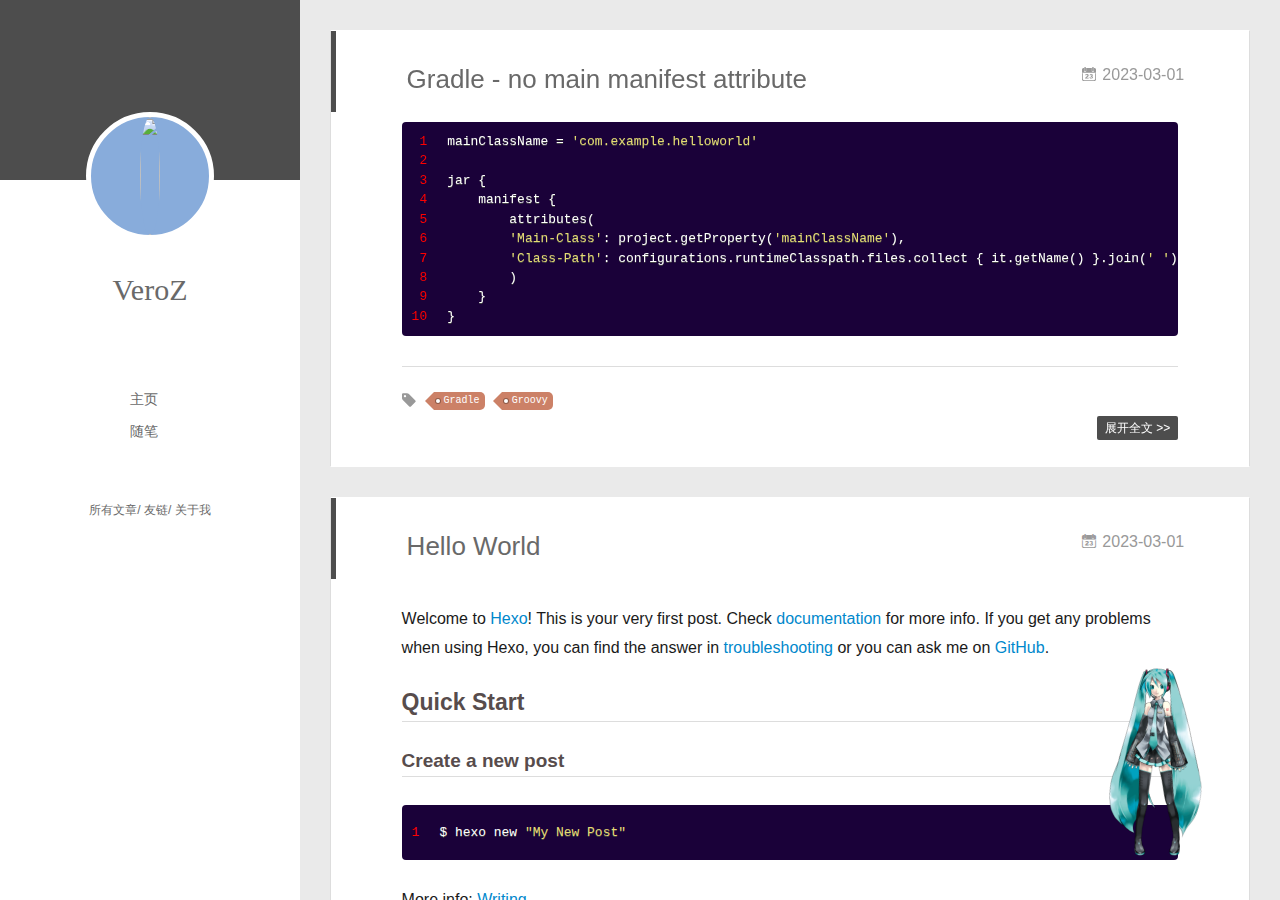
==== commit cce6f17a: "Site updated: 2023-03-07 17:22:12" ====
--- a/index.html
+++ b/index.html
@@ -5,7 +5,7 @@
   
   <meta name="renderer" content="webkit">
   <meta http-equiv="X-UA-Compatible" content="IE=edge" >
-  <link rel="dns-prefetch" href="https://verz1.github.io">
+  <link rel="dns-prefetch" href="https://veroz1.github.io">
   <title>VeroZ&#39;s Blog</title>
   <meta name="generator" content="hexo-theme-yilia-plus">
   <meta name="viewport" content="width=device-width, initial-scale=1, maximum-scale=1">
@@ -16,7 +16,7 @@
   
   <meta property="og:type" content="website">
 <meta property="og:title" content="VeroZ&#39;s Blog">
-<meta property="og:url" content="https://verz1.github.io/index.html">
+<meta property="og:url" content="https://veroz1.github.io/index.html">
 <meta property="og:site_name" content="VeroZ&#39;s Blog">
 <meta property="og:locale">
 <meta property="article:author" content="VeroZ">
@@ -72,8 +72,6 @@
 		<hgroup>
 			<h1 class="header-author"><a href="/">VeroZ</a></h1>
 		</hgroup>
-		
-		<p class="header-subtitle">没啥</p>
 		
 
 		<nav class="header-menu">
@@ -129,8 +127,6 @@
 			  <h1 class="header-author js-header-author">VeroZ</h1>
 			</hgroup>
 			
-			<p class="header-subtitle"><i class="icon icon-quo-left"></i>没啥<i class="icon icon-quo-right"></i></p>
-			
 			
 			
 				
@@ -356,7 +352,7 @@
   <div class="outer">
     <div id="footer-info">
     	<div class="footer-left">
-    		&copy; 2019-2023 <a href="https://verz1.github.io/" target="_blank">VeroZ</a>
+    		&copy; 2019-2023 <a href="https://veroz1.github.io/" target="_blank">VeroZ</a>
     	</div>
       	<div class="footer-right">
 			
